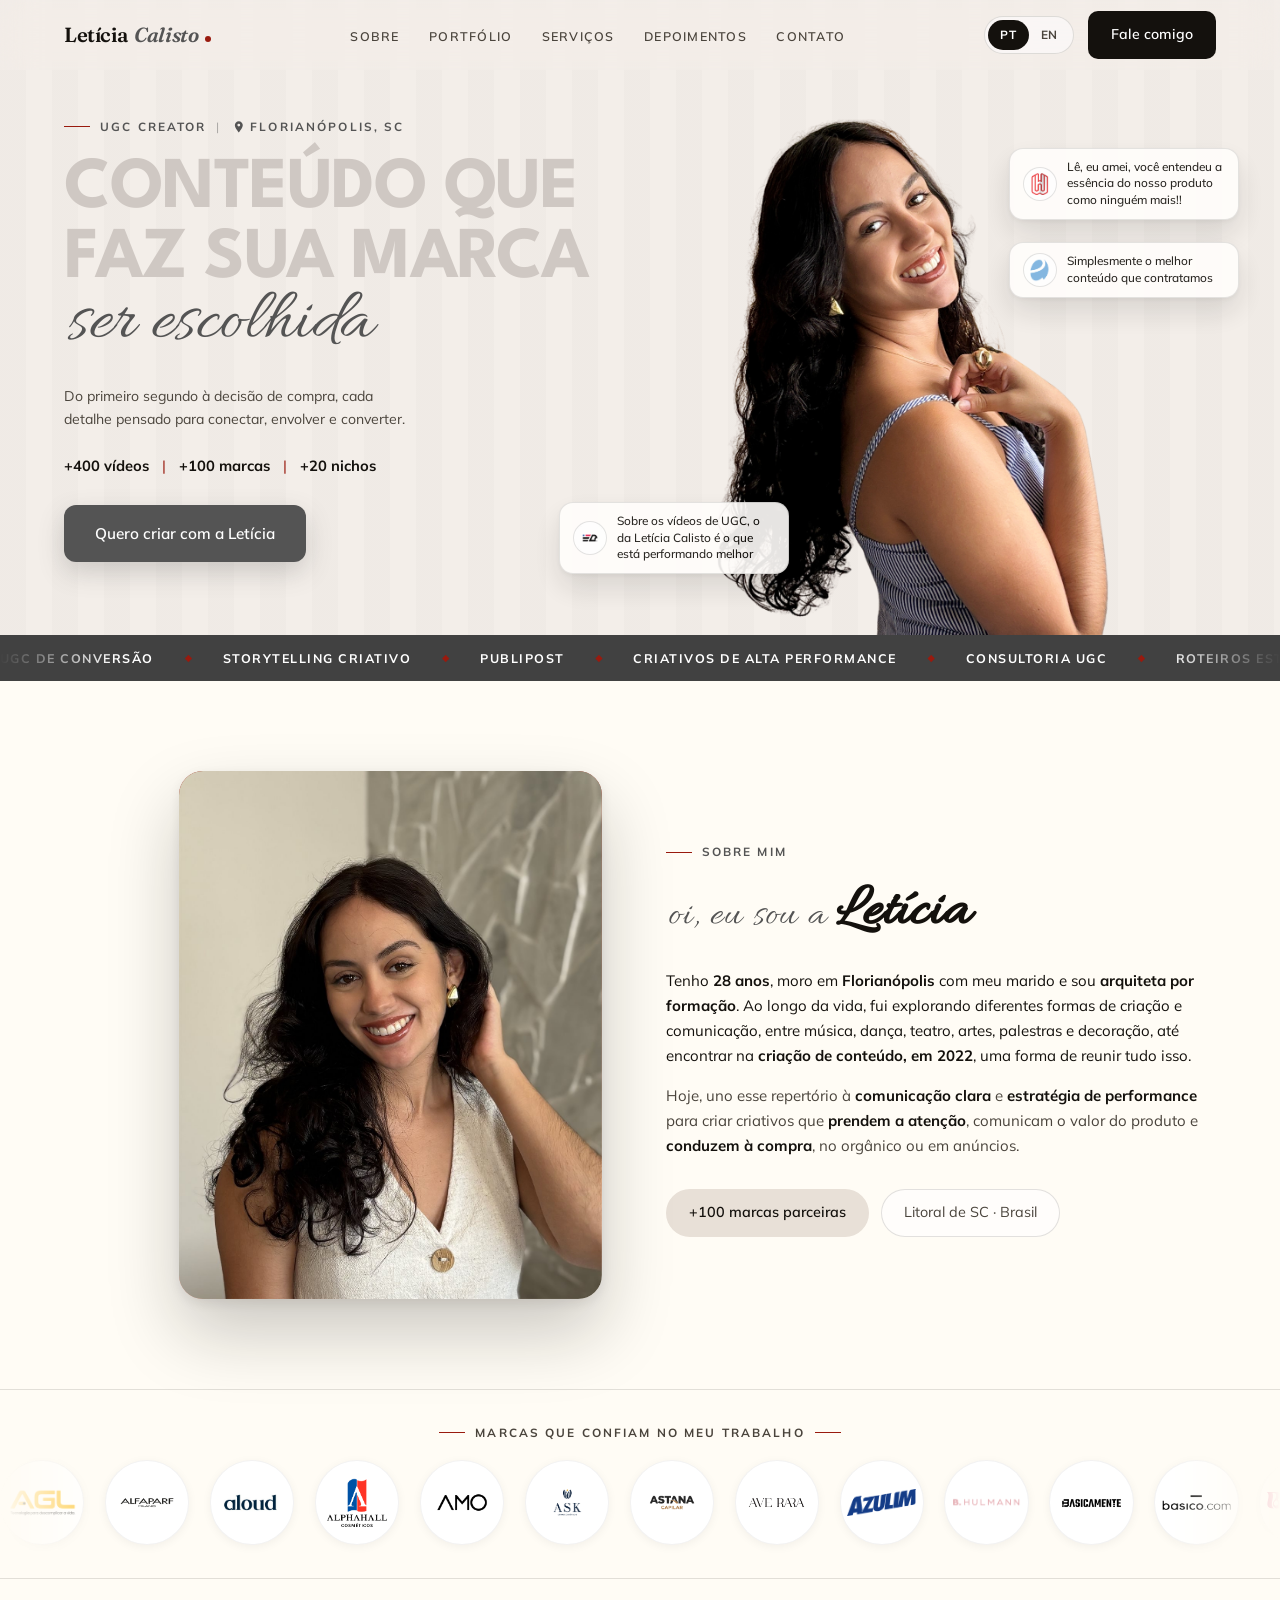
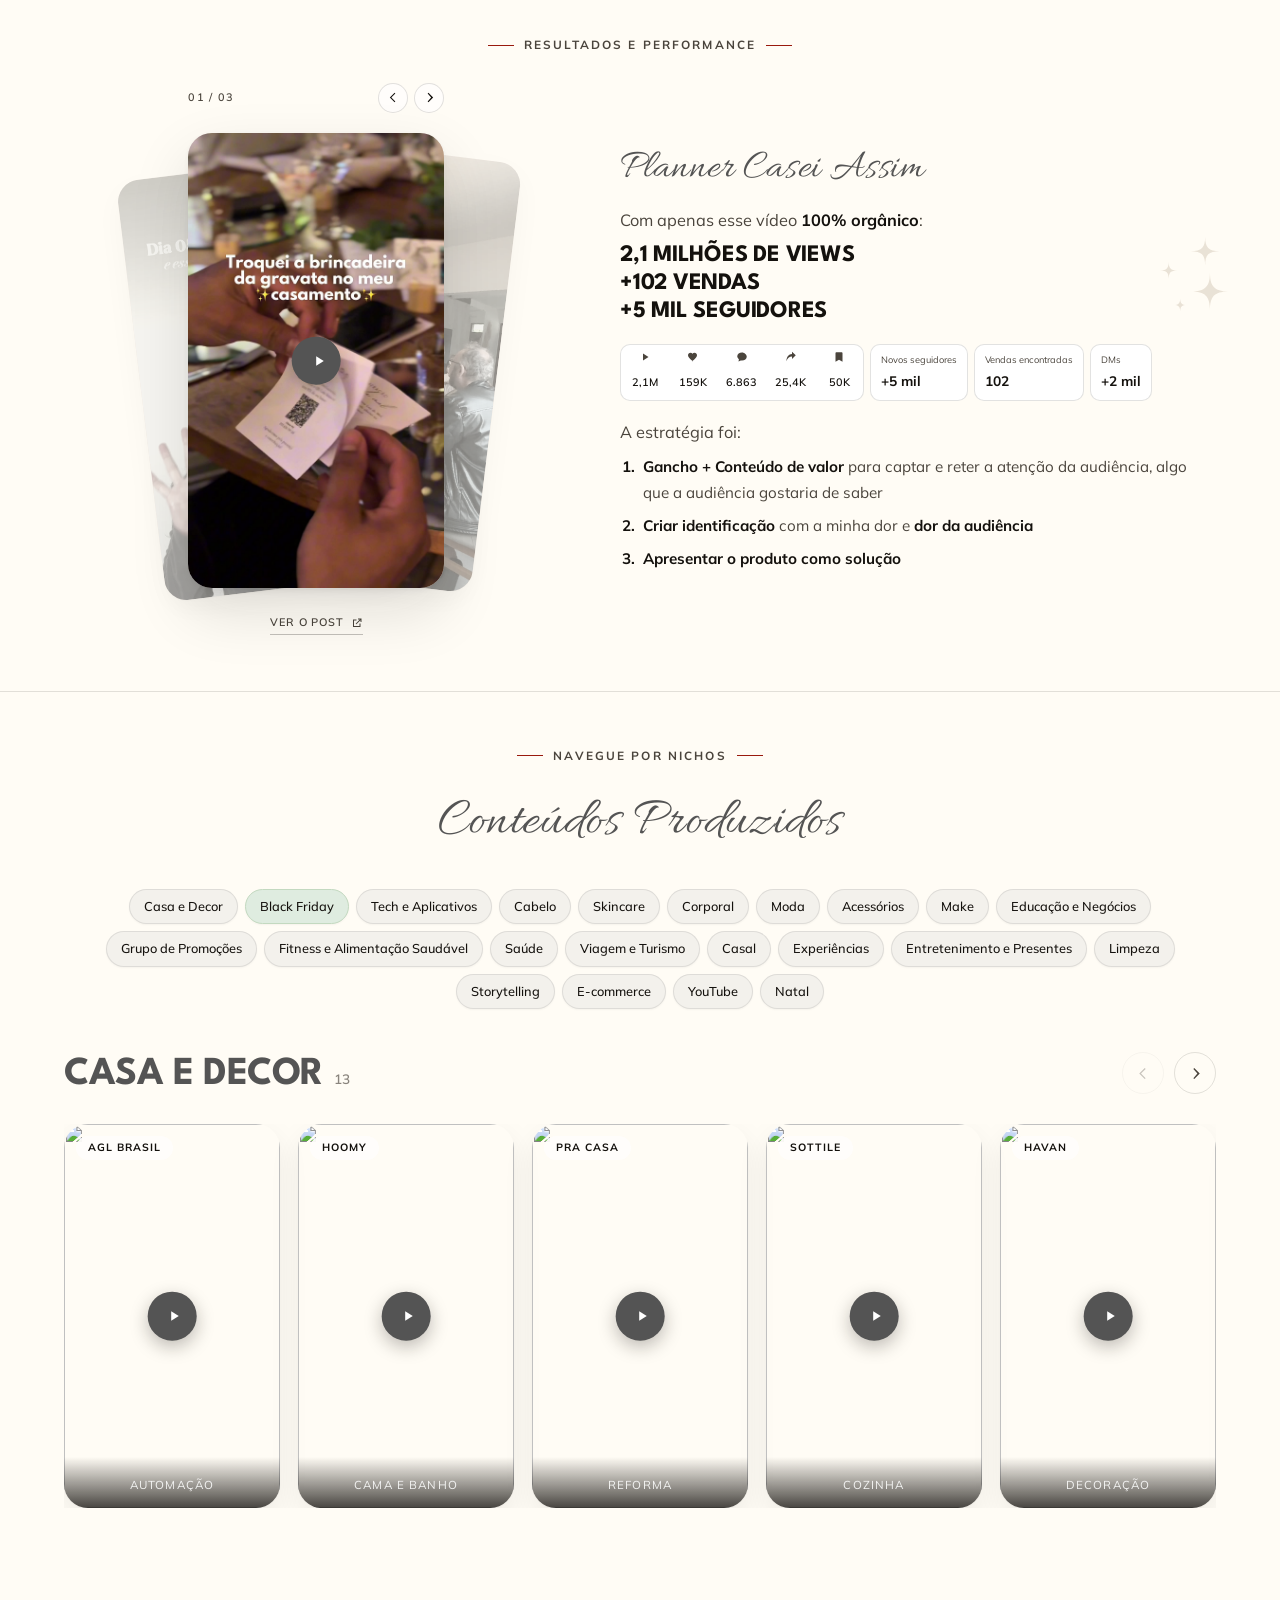
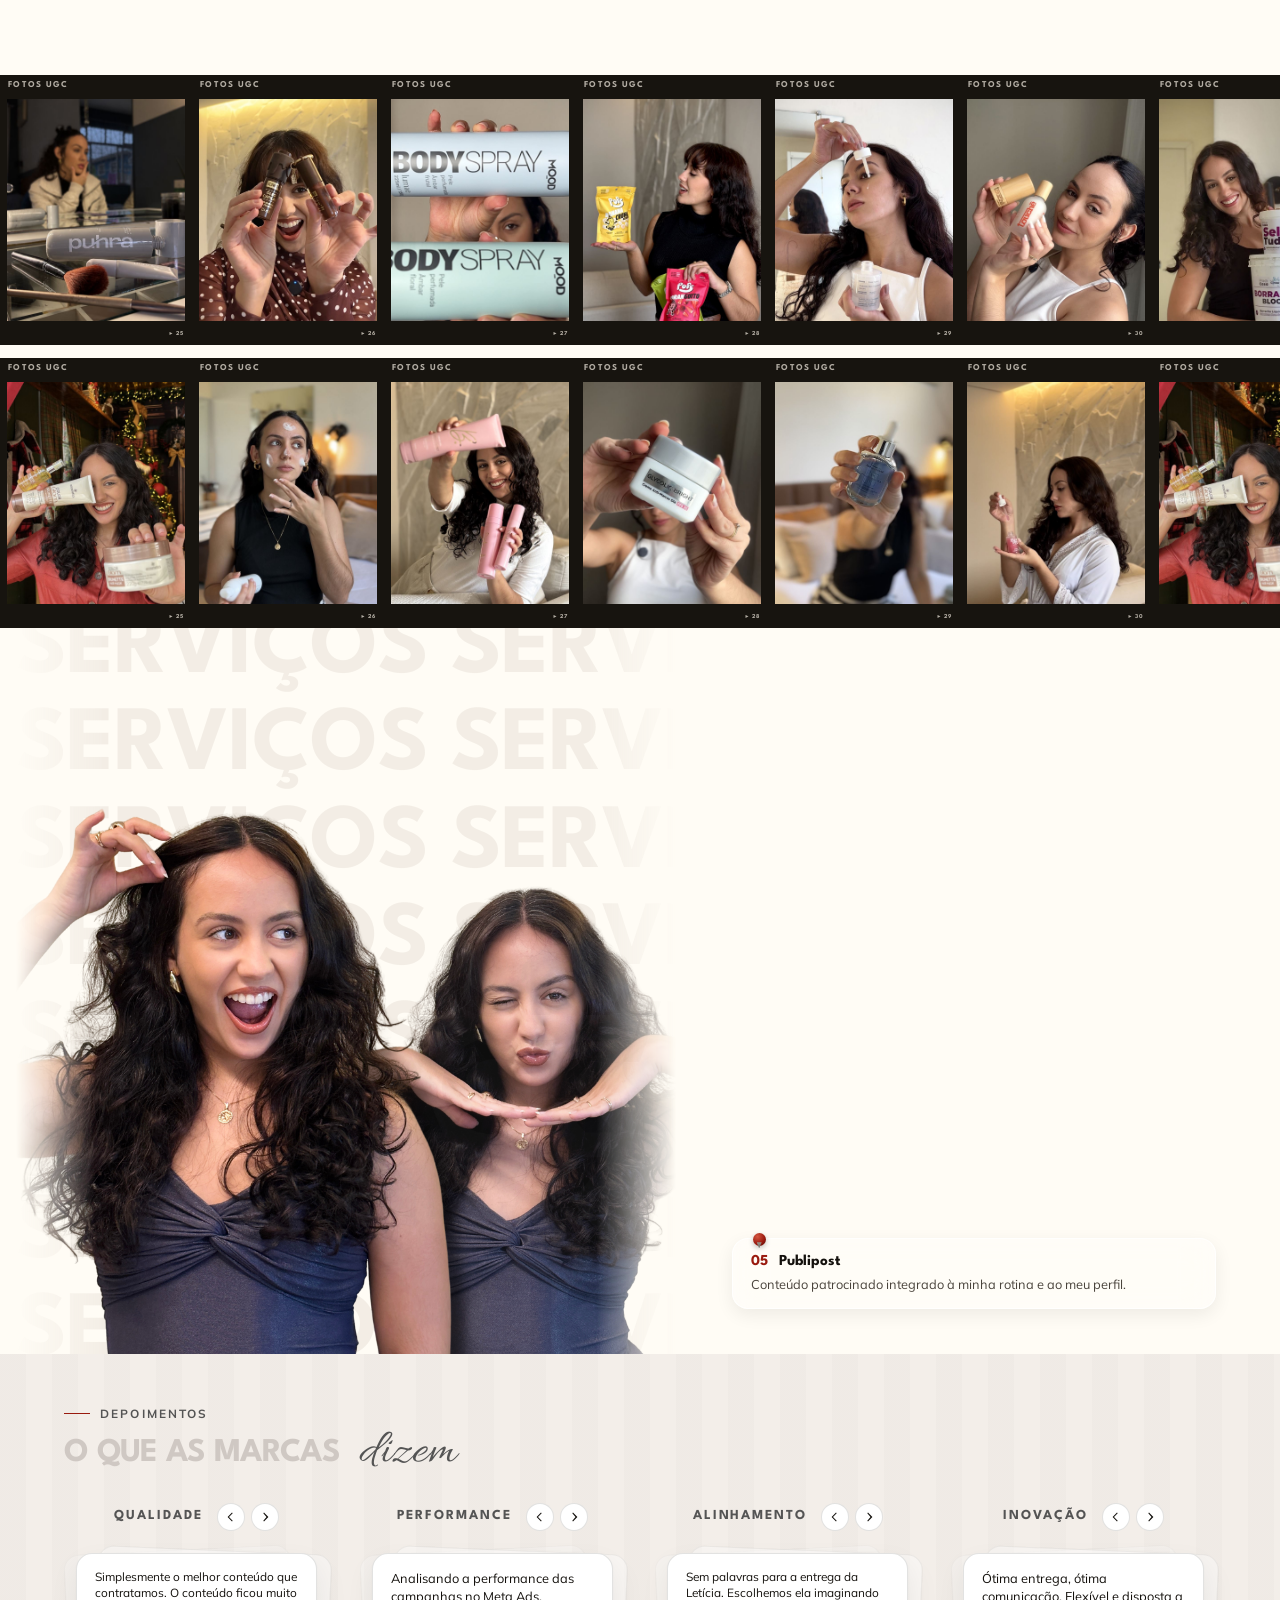
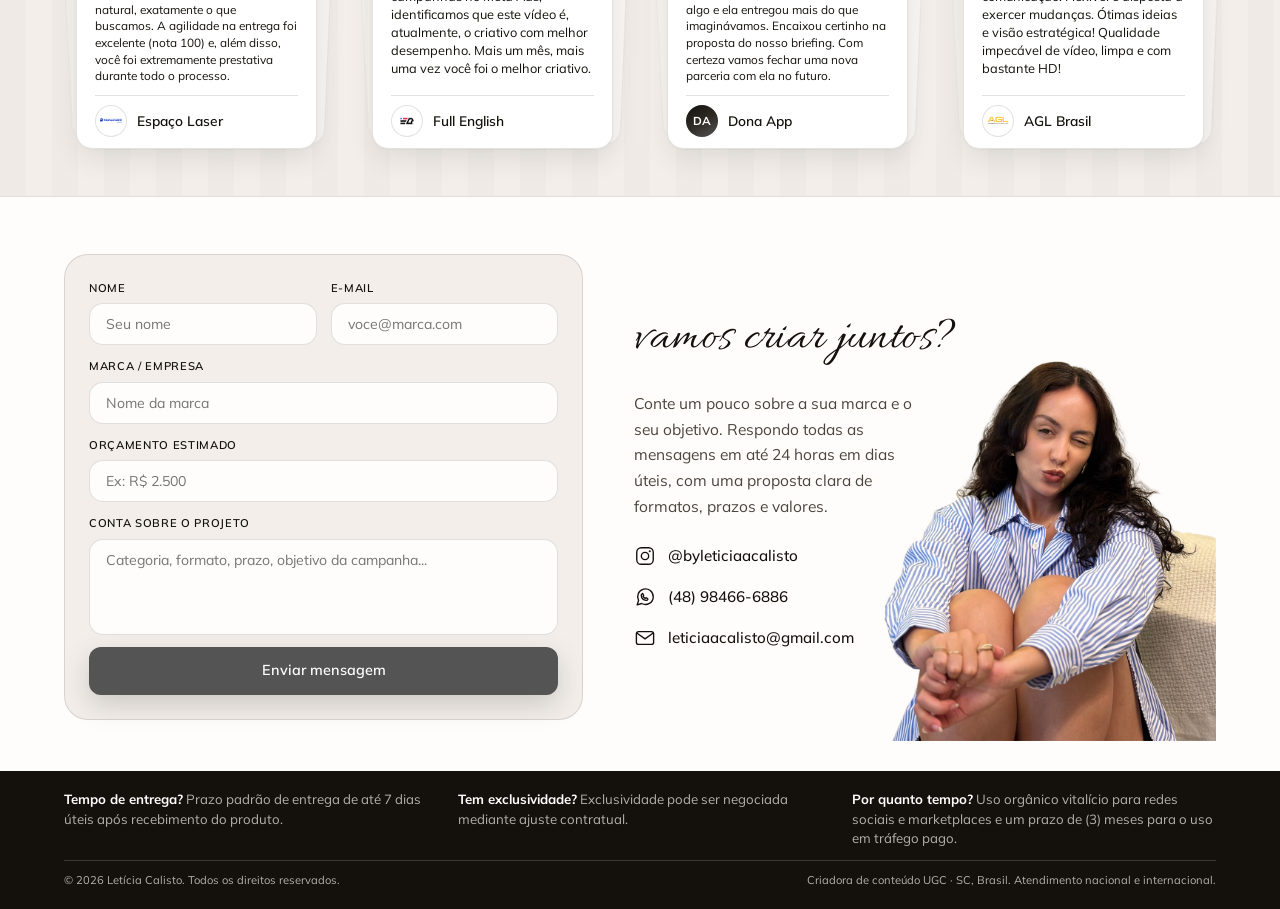
==== index.html @ 53b0c057 "Lightbox de video: fundo escurecido cobre o cabecalho e legenda automatica do YouTube desligada Co-A" ====
<!DOCTYPE html>
<html lang="pt-BR">
<head>
<meta charset="UTF-8">
<meta name="viewport" content="width=device-width, initial-scale=1">
<title>Letícia Calisto | Criadora de conteúdo UGC</title>
<meta name="description" content="Letícia Calisto, criadora de conteúdo UGC. Vídeos e fotos autênticas que geram desejo, confiança e vendas para marcas.">
<meta name="theme-color" content="#f3eee9">

<!-- O ícone da aba do navegador. O SVG é o principal (fica nítido em qualquer
     tamanho); o PNG atende os navegadores que não aceitam SVG e também é o
     ícone de quando alguém salva o site na tela inicial do celular. -->
<link rel="icon" href="imagens/icone.svg" type="image/svg+xml">
<link rel="icon" href="imagens/icone-180.png" sizes="180x180">
<link rel="apple-touch-icon" href="imagens/icone-180.png">

<!-- Fontes do Google Fonts. O título da capa mistura League Spartan em caixa
     alta com Allura, cursiva. Fraunces segue nos títulos das demais seções.
     Nos textos gerais a primeira opção é a Avenir Next Arabic, que só aparece
     em quem tiver a fonte instalada, porque é paga e não pode ser incorporada
     aqui; a Mulish, gratuita e bem parecida, atende todo o resto -->
<link rel="preconnect" href="https://fonts.googleapis.com">
<link rel="preconnect" href="https://fonts.gstatic.com" crossorigin>
<link href="https://fonts.googleapis.com/css2?family=Allura&family=Fraunces:ital,opsz,wght@0,9..144,400;0,9..144,600;0,9..144,700;1,9..144,400;1,9..144,600&family=League+Spartan:wght@400;500;600;700;800&family=Mulish:ital,wght@0,300;0,400;0,500;0,600;0,700;1,400&display=swap" rel="stylesheet">

<style>
/* =========================================================
   PALETA E VARIÁVEIS
   Quer mudar as cores do site? Troque os valores aqui.
   ========================================================= */
:root{
  --creme:#f3eee9;
  --creme-escuro:#e8e0d7;
  --tinta:#14110d;
  --tinta-suave:#4a443c;
  /* Estes dois guardaram o nome da cor que tinham no começo: o "azul" hoje é
     um cinza e o "laranja", o vermelho-tijolo de destaque do site. */
  --azul:#545454;
  --laranja:#991a0e;
  --branco:#fffdfb;

  --borda:rgba(20,17,13,.12);
  --sombra:0 1px 2px rgba(20,17,13,.04), 0 12px 32px rgba(20,17,13,.07);
  --sombra-forte:0 2px 6px rgba(20,17,13,.06), 0 24px 60px rgba(20,17,13,.12);

  --raio:14px;
  --raio-g:24px;

  --serif:"Fraunces", Georgia, "Times New Roman", serif;
  /* Fonte de todos os textos gerais do site. A Avenir Next Arabic vem primeiro
     e é usada por quem tem a fonte instalada no aparelho. Como ela é paga e não
     pode ser embutida no site, a Mulish entra logo atrás para todo mundo mais. */
  --sans:"Avenir Next Arabic", "Avenir Next", "Avenir", "Mulish", system-ui, -apple-system, "Segoe UI", Arial, sans-serif;
  /* Fontes do título da capa: a de impacto e a cursiva */
  --titulo-impacto:"League Spartan", system-ui, "Segoe UI", Arial, sans-serif;
  --titulo-cursiva:"Allura", "Segoe Script", cursive;
  /* A manuscrita do título do Sobre: a mesma Allura da capa */
  --titulo-manuscrita:"Allura", "Segoe Script", cursive;

  --altura-barra:40px;
  --altura-nav:70px;
  --altura-topo:calc(var(--altura-barra) + var(--altura-nav));
  /* Largura máxima do conteúdo. Foi ampliada junto com o respiro lateral, para
     dar mais margem nas beiradas sem encolher nada do que está dentro. */
  --largura:1440px;
}

*,*::before,*::after{box-sizing:border-box;}
html{scroll-behavior:smooth;-webkit-text-size-adjust:100%;}
body{
  margin:0;
  /* Listrado vertical no fundo, de propósito quase imperceptível. Para deixar
     mais visível, aumente o .016; para sumir de vez, troque por 0. A largura de
     cada faixa é o 26px. */
  background-color:var(--creme);
  background-image:repeating-linear-gradient(90deg,
    rgba(20,17,13,.016) 0 26px, rgba(20,17,13,0) 26px 52px);
  color:var(--tinta);
  font-family:var(--sans);
  font-size:clamp(16px,1.05vw,17px);
  line-height:1.65;
  /* "clip" e não "hidden": corta o excesso na horizontal do mesmo jeito, mas
     sem o efeito colateral de virar também uma área de rolagem por dentro —
     o que quebraria qualquer position:sticky que a página venha a ter. */
  overflow-x:clip;
  -webkit-font-smoothing:antialiased;
}
img{max-width:100%;display:block;height:auto;}
a{color:inherit;}
button{font:inherit;color:inherit;}

h1,h2,h3,h4{font-family:var(--serif);font-weight:600;line-height:1.08;letter-spacing:-.02em;margin:0;}
h1{font-size:clamp(2.5rem,7.2vw,5rem);}
h2{font-size:clamp(1.95rem,4.6vw,3.3rem);}
h3{font-size:clamp(1.22rem,2vw,1.48rem);letter-spacing:-.01em;}
p{margin:0;}
em,.italico{font-style:italic;font-weight:400;}

/* Acessibilidade: foco sempre visível e link para pular o conteúdo */
:focus-visible{outline:3px solid var(--azul);outline-offset:3px;border-radius:4px;}
.pular{
  position:absolute;left:16px;top:-100px;z-index:999;
  background:var(--azul);color:#fff;padding:12px 20px;border-radius:var(--raio);
  text-decoration:none;font-weight:600;transition:top .2s ease;
}
.pular:focus{top:14px;}
/* Texto que fica só para os leitores de tela, invisível na tela */
.oculto-visual{position:absolute;width:1px;height:1px;padding:0;margin:-1px;overflow:hidden;clip:rect(0 0 0 0);white-space:nowrap;border:0;}

/* =========================================================
   ESTRUTURA GERAL
   ========================================================= */
/* O respiro lateral do site. Aumente o 76px para afastar mais o conteúdo das
   beiradas; o 22px é o mínimo, usado no celular. */
.container{width:100%;max-width:var(--largura);margin:0 auto;padding-inline:clamp(22px,5vw,76px);}
section{padding-block:clamp(64px,9vw,120px);scroll-margin-top:calc(var(--altura-topo) + 12px);}

.rotulo{
  display:inline-flex;align-items:center;gap:10px;
  font-size:.74rem;font-weight:700;letter-spacing:.18em;text-transform:uppercase;
  color:var(--azul);margin-bottom:18px;
}
.rotulo::before{content:"";width:26px;height:1px;background:var(--laranja);display:block;}
/* A barrinha e o pin de localização da etiqueta da capa. O pin usa a mesma cor
   do texto, então ele acompanha qualquer troca de cor. */
.rotulo__barra{opacity:.45;font-weight:400;}
.rotulo__local{display:inline-flex;align-items:center;gap:5px;}
.rotulo__pin{width:1.15em;height:1.15em;flex:none;fill:currentColor;}
.subtitulo{color:var(--tinta-suave);max-width:56ch;margin-top:18px;font-size:1.02rem;}
.cabecalho-secao{max-width:720px;margin-bottom:clamp(38px,5vw,58px);}

/* Botões */
.btn{
  display:inline-flex;align-items:center;justify-content:center;gap:10px;
  /* Botões retangulares, com os cantos levemente arredondados */
  padding:15px 30px;border-radius:12px;border:1.5px solid transparent;
  font-weight:600;font-size:.96rem;text-decoration:none;cursor:pointer;
  transition:transform .25s ease, background-color .25s ease, border-color .25s ease, box-shadow .25s ease;
}
.btn:hover{transform:translateY(-2px);}
.btn--principal{background:var(--azul);color:#fff;box-shadow:0 10px 26px rgba(84,84,84,.24);}
.btn--principal:hover{background:#3d3d3d;}
.btn--vazado{background:transparent;color:var(--tinta);border-color:rgba(20,17,13,.28);}
.btn--vazado:hover{border-color:var(--tinta);background:rgba(20,17,13,.04);}

/* =========================================================
   1. TOPO E MENU
   ========================================================= */
.topo{
  position:fixed;inset:0 0 auto 0;z-index:100;
  border-bottom:1px solid transparent;
  transition:border-color .3s ease, box-shadow .3s ease;
}
.topo.rolou{border-bottom-color:var(--borda);box-shadow:0 6px 24px rgba(20,17,13,.05);}
/* SÃ³ a faixa do menu Ã© translÃºcida; a tarja verde de cima continua sÃ³lida */
.topo__menu{
  background:rgba(243,238,233,.5);
  backdrop-filter:blur(16px) saturate(1.2);-webkit-backdrop-filter:blur(16px) saturate(1.2);
}
.topo__interno{display:flex;align-items:center;justify-content:space-between;gap:20px;min-height:var(--altura-nav);}
/* A tarja de cima (Black Friday) e o menu ficam juntos, fixos no topo */
.topo__barra{
  background:#a8c7a1;color:var(--tinta);
  display:flex;align-items:center;justify-content:center;gap:clamp(10px,1.6vw,22px);
  min-height:var(--altura-barra);padding:6px 20px;font-size:.86rem;white-space:nowrap;overflow:hidden;
}
.topo__barra[hidden]{display:none;}
/* No computador o trilho não interfere; no celular ele rola (ver RESPONSIVO) */
.barra__trilho{display:contents;}
.so-cel{display:none;}
.nichos-lista,.nichos__mais,.nicho--todos,.dica-deslize{display:none;}
ul.canais--cel{display:none;}
@keyframes caseProx{from{opacity:0;transform:translateX(70px);}to{opacity:1;transform:none;}}
@keyframes caseAnt{from{opacity:0;transform:translateX(-70px);}to{opacity:1;transform:none;}}
.barra__tag{
  background:var(--tinta);color:#a8c7a1;border-radius:100px;padding:4px 12px;
  font-size:.66rem;font-weight:800;letter-spacing:.16em;text-transform:uppercase;
}
.barra__conta{font-weight:700;font-size:.92rem;}
.barra__conta b{font-variant-numeric:tabular-nums;font-weight:800;}
.barra__texto{opacity:.85;}
.barra__texto::before{content:"·";margin-right:clamp(10px,1.6vw,22px);opacity:.6;}
.barra__link{font-weight:700;font-size:.8rem;text-decoration:none;display:inline-flex;align-items:center;gap:6px;}
.barra__link:hover{text-decoration:underline;}
.topo__acoes{display:flex;align-items:center;gap:14px;}
.idioma{display:inline-flex;border:1px solid var(--borda);border-radius:100px;padding:3px;background:rgba(255,255,255,.55);}
.idioma button{
  border:0;background:transparent;cursor:pointer;border-radius:100px;padding:5px 12px;
  font-size:.74rem;font-weight:700;letter-spacing:.06em;color:var(--tinta-suave);
}
.idioma button[aria-pressed="true"]{background:var(--tinta);color:#fff;}
.topo .btn--topo{padding:11px 22px;font-size:.88rem;background:var(--tinta);color:#fff;box-shadow:none;border-radius:10px;}
.topo .btn--topo:hover{background:#3d3d3d;}
.logo{
  font-family:var(--serif);font-size:1.28rem;font-weight:600;letter-spacing:-.02em;
  text-decoration:none;display:inline-flex;align-items:baseline;gap:7px;white-space:nowrap;
}
.logo i{font-style:italic;color:var(--azul);}
.logo b{width:6px;height:6px;border-radius:50%;background:var(--laranja);display:inline-block;}

.menu{display:flex;align-items:center;gap:clamp(16px,2.3vw,32px);list-style:none;margin:0;padding:0;}
.menu a{
  text-decoration:none;font-size:.78rem;font-weight:600;letter-spacing:.1em;text-transform:uppercase;color:var(--tinta-suave);
  position:relative;padding:6px 0;transition:color .2s ease;
}
.menu a::after{
  content:"";position:absolute;left:0;bottom:0;height:1.5px;width:0;background:var(--azul);
  transition:width .3s cubic-bezier(.22,.61,.36,1);
}
.menu a:hover,.menu a.ativo{color:var(--tinta);}
.menu a:hover::after,.menu a.ativo::after{width:100%;}
.menu .btn{padding:11px 22px;font-size:.9rem;color:#fff;}
.menu .btn::after{display:none;}

.hamburguer{
  display:none;width:46px;height:46px;border:1px solid var(--borda);border-radius:12px;
  background:transparent;cursor:pointer;position:relative;
}
.hamburguer span{
  position:absolute;left:13px;width:20px;height:1.8px;background:var(--tinta);border-radius:2px;
  transition:transform .3s ease, opacity .2s ease, top .3s ease;
}
.hamburguer span:nth-child(1){top:16px;}
.hamburguer span:nth-child(2){top:22px;}
.hamburguer span:nth-child(3){top:28px;}
.hamburguer[aria-expanded="true"] span:nth-child(1){top:22px;transform:rotate(45deg);}
.hamburguer[aria-expanded="true"] span:nth-child(2){opacity:0;}
.hamburguer[aria-expanded="true"] span:nth-child(3){top:22px;transform:rotate(-45deg);}

/* =========================================================
   2. HERO
   ========================================================= */
/* A capa é baixa de propósito: quem manda na altura é a altura da foto,
   definida em .hero__foto logo abaixo. */
/* O padding de cima soma a altura do menu fixo (que flutua sobre a página) com
   um respiro. Diminuir o respiro sobe o conteúdo inteiro sem mexer em tamanho
   nenhum; ele não pode chegar a zero, senão a etiqueta entra embaixo do menu. */
.hero{--capa-base:clamp(30px,3.6vw,56px);padding-top:calc(var(--altura-topo) + clamp(6px,.9vw,12px));padding-bottom:var(--capa-base);}
/* A coluna do texto reserva o necessário para o título de 80px caber em duas
   linhas, e todo o resto da largura vai para a foto */
.hero__grade{display:grid;grid-template-columns:1.25fr 1fr;gap:clamp(16px,2.2vw,30px);align-items:center;}
/* Título da capa: duas letras conversando. A parte de impacto é grande e
   ocupa a largura da coluna; a cursiva fecha a frase, menor, subindo um pouco
   por cima da linha anterior. As quebras de linha vêm dos <br> do campo
   titulo.impacto, no CONFIG. */
.hero h1{margin-bottom:20px;letter-spacing:normal;}
.titulo__impacto{
  display:block;font-family:var(--titulo-impacto);font-weight:700;
  text-transform:uppercase;letter-spacing:-.02em;line-height:.96;
  /* Chega a 80px nas telas grandes e encolhe sozinho nas menores */
  font-size:clamp(2rem,5.7vw,5rem);
  color:#cfc8c3;
}
.titulo__cursiva{
  display:block;font-family:var(--titulo-cursiva);font-weight:400;
  /* A Allura desenha as letras bem menores do que o tamanho declarado, por ser
     manuscrita e de corpo baixo. Por isso o número aqui parece alto: na tela
     ela aparece bem menor que a League Spartan. */
  font-size:clamp(2.6rem,5.8vw,4.6rem);line-height:.9;color:var(--azul);
  /* A margem negativa encaixa a cursiva na linha de cima; o padding embaixo
     dá espaço para o rabinho das letras não ser cortado */
  margin-top:-.06em;margin-left:.04em;padding-bottom:.12em;
}
.hero h1 em,.hero h1 .italico{color:var(--azul);}
/* Texto de apoio da capa: mesma fonte dos textos gerais do site */
.hero__texto{max-width:44ch;color:var(--tinta-suave);font-size:clamp(.88rem,.95vw,.97rem);line-height:1.6;}
/* Linha dos números, com a barrinha separando */
.hero__meta{display:flex;flex-wrap:wrap;align-items:center;gap:6px 13px;margin-top:24px;font-size:clamp(.92rem,1vw,1rem);font-weight:700;color:var(--tinta);}
.hero__meta .separador{color:var(--laranja);font-weight:400;}
.hero__acoes{display:flex;flex-wrap:wrap;gap:14px;margin-top:26px;}

/* Foto da capa: sem moldura, puxada para a direita e descendo até encostar na
   faixa branca de marcas, por causa da margem negativa embaixo.
   O enquadramento (da cabeça até a cintura) vem da proporção 3/4 em aspect-ratio:
   como ela é fixa, o corte fica igual no computador e no celular. Foto mais
   estreita mostra mais corpo; foto mais larga aproxima mais o rosto. */
.hero__visual{
  position:relative;align-self:end;
  /* Afasta a foto da borda direita. Aumentar este valor traz a foto mais para a
     esquerda e abre espaço para o balão do lado direito. A coluna da foto
     cresceu junto, para ela andar sem encolher. */
  margin-right:clamp(10px,6.6vw,95px);
  margin-bottom:calc(-1 * var(--capa-base));
}
.hero__foto{display:block;width:100%;aspect-ratio:3/4;object-fit:cover;}

/* Flutuação lenta: sobe e desce 6px. Cada balão usa um tempo diferente, para
   um não acompanhar o outro. */
@keyframes flutuar{
  0%,100%{transform:translateY(0);}
  50%{transform:translateY(-6px);}
}

/* Balões de feedback que flutuam sobre a foto: um embaixo à esquerda e outro
   em cima à direita. Os valores de left, right, top e bottom são o que move
   cada um; os negativos fazem o balão passar da borda da foto. */
.balao{
  position:absolute;z-index:3;margin:0;opacity:.9;
  display:flex;align-items:center;gap:10px;
  width:clamp(180px,18vw,232px);
  background:var(--branco);border:1px solid var(--borda);border-radius:14px;
  padding:10px 13px;
  box-shadow:0 2px 5px rgba(20,17,13,.05), 0 14px 30px rgba(20,17,13,.12);
  animation:flutuar 7.4s ease-in-out infinite;
}
.balao--1{left:-38%;bottom:11%;}
.balao--2{right:-26%;top:12%;animation-duration:8.8s;animation-delay:-2.6s;}
/* Mesmo right do balão de cima, para os dois ficarem alinhados pela direita */
.balao--3{right:-26%;top:29%;animation-duration:8s;animation-delay:-5.1s;}
/* A bolinha com a logo da marca */
.balao__logo{
  flex:none;width:34px;height:34px;border-radius:50%;
  background:#fff;border:1px solid var(--borda);
  display:grid;place-items:center;overflow:hidden;
}
.balao__logo img{width:74%;height:74%;object-fit:contain;}
.balao__texto{margin:0;font-size:.74rem;line-height:1.4;color:var(--tinta);font-weight:500;}

/* Blocos em gradiente que simulam as fotos e os vídeos */
.visual{
  position:relative;width:100%;border-radius:var(--raio-g);overflow:hidden;
  box-shadow:var(--sombra);background:var(--creme-escuro);
}
.visual::after{
  content:"";position:absolute;inset:0;pointer-events:none;
  background:radial-gradient(120% 80% at 20% 10%, rgba(255,255,255,.24), transparent 60%);
}
.visual img{width:100%;height:100%;object-fit:cover;position:relative;z-index:1;}
/* Quando o bloco tem foto, o brilho de cima sai para não lavar a imagem */
.visual--foto::after{display:none;}
.visual--retrato{aspect-ratio:4/5;}
.visual--quadrado{aspect-ratio:1/1;}
.visual--vertical{aspect-ratio:9/13;}

/* =========================================================
   3. FAIXA DE MARCAS
   ========================================================= */
/* Tarja fina e escura que desliza para a esquerda sem parar. O cinza dela é de
   propósito mais fechado que o --azul do resto do site, para a tarja pesar
   como uma linha de separação entre a capa e o conteúdo. */
.faixa{background:#414141;padding-block:13px;overflow:hidden;}
/* Estilo do título, caso você queira voltar a mostrá-lo acima da tarja */
.faixa__titulo{
  text-align:center;font-size:.72rem;letter-spacing:.2em;text-transform:uppercase;
  color:#fff;font-weight:700;margin:0 0 10px;padding-inline:20px;
}
.marquise{
  position:relative;display:flex;overflow:hidden;
  -webkit-mask-image:linear-gradient(90deg,transparent,#000 9%,#000 91%,transparent);
  mask-image:linear-gradient(90deg,transparent,#000 9%,#000 91%,transparent);
}
.marquise__trilho{display:flex;width:max-content;animation:correr 38s linear infinite;}
.marquise:hover .marquise__trilho,.marquise:focus-within .marquise__trilho{animation-play-state:paused;}
/* O padding-left:0 é essencial: o navegador dá 40px de recuo a qualquer <ul>,
   e esse recuo não aparece no começo da tarja mas reaparece na emenda entre
   a última cópia e a primeira, abrindo um vão maior que o dos outros itens. */
.marquise__grupo{
  display:flex;align-items:center;list-style:none;margin:0;
  gap:clamp(20px,2.4vw,32px);
  padding-left:0;padding-right:clamp(20px,2.4vw,32px);
}
.marquise__grupo li{
  display:flex;align-items:center;gap:clamp(20px,2.4vw,32px);
  font-size:.78rem;font-weight:700;letter-spacing:.12em;text-transform:uppercase;
  white-space:nowrap;color:#fff;
}
/* O losango que separa um serviço do outro */
.marquise__grupo li::after{content:"◆";font-size:.6rem;color:var(--laranja);letter-spacing:0;}
@keyframes correr{from{transform:translateX(0);}to{transform:translateX(-50%);}}

/* =========================================================
   4. SOBRE
   ========================================================= */
/* Esta seção é a única sem o listrado do fundo: a cor cheia dá um respiro no
   meio da página. Para trazer o listrado de volta, apague a linha do background. */
#sobre{background-color:#fffcf5;padding-block:clamp(56px,7vw,92px);}
/* As margens laterais desta seção são mais largas que as do resto do site, de
   propósito: o conteúdo fica mais baixo e mais horizontal. Diminua o 1060px
   para apertar ainda mais, aumente para ocupar a largura toda. */
.sobre__grade{
  display:grid;grid-template-columns:.9fr 1.2fr;gap:clamp(34px,5vw,72px);
  align-items:center;max-width:1320px;
  /* A margem da esquerda é larga e a da direita é estreita, de propósito: é o
     que faz o texto avançar para a direita e quebrar em menos linhas. */
  padding-left:clamp(22px,14vw,200px);
  padding-right:clamp(22px,4vw,56px);
}
/* O título sai todo na Allura, numa linha só, com o nome em negrito. O último
   número do clamp é o tamanho nas telas grandes. */
.titulo__manuscrita{
  display:block;font-family:var(--titulo-manuscrita);font-weight:400;
  /* A Allura desenha as letras bem menores que o tamanho declarado, por ser
     manuscrita e de corpo baixo: por isso o número aqui parece alto. */
  /* Este tamanho é o da frase pequena; o nome vem logo abaixo, bem maior */
  font-size:clamp(1.6rem,3.1vw,2.8rem);line-height:1.1;letter-spacing:.02em;
  color:var(--azul);margin-left:.06em;
  /* O padding embaixo dá espaço para o rabinho das letras não ser cortado */
  padding-bottom:.1em;
}
/* O nome sai duas vezes maior que a frase e é ele que manda no tamanho do
   título. Para mudar só o nome, mexa no 2.05em; para mudar só a frase, no
   clamp de cima. */
.titulo__manuscrita b{font-weight:700;color:var(--tinta);font-size:1.5em;}
/* Uma sombra um pouco mais presente que a do resto do site, só na foto daqui:
   como o fundo desta seção é liso, ela é o que dá volume ao retângulo. */
.sobre__visual .visual{box-shadow:0 4px 12px rgba(20,17,13,.08), 0 34px 70px rgba(20,17,13,.22);}
/* O texto desta seção é um ponto menor que o do resto do site, e os trechos em
   negrito saem na cor cheia para funcionarem como destaque de leitura */
.sobre__corpo{margin-top:20px;}
.sobre__corpo p{font-size:.94rem;}
.sobre__corpo p + p{margin-top:16px;color:var(--tinta-suave);}
.sobre__corpo b{font-weight:700;color:var(--tinta);}
/* Os selos em formato de pílula, embaixo do texto. O primeiro sai preenchido e
   os outros ficam só com o contorno. */
.sobre__selos{list-style:none;margin:30px 0 0;padding:0;display:flex;flex-wrap:wrap;gap:12px;}
.sobre__selos li{
  border:1px solid var(--borda);border-radius:999px;background:var(--branco);
  padding:11px 22px;font-size:.9rem;color:var(--tinta-suave);
}
.sobre__selos li.destaque{background:var(--creme-escuro);border-color:transparent;color:var(--tinta);font-weight:600;}

/* =========================================================
   5. MARCAS PARCEIRAS
   ========================================================= */
/* Mesmo fundo da seção Sobre, com um fio separando as duas */
#marcas{
  background-color:#fffcf5;border-top:1px solid var(--borda);
  border-bottom:1px solid var(--borda);
  padding-block:clamp(22px,2.6vw,34px);
}
/* A etiqueta centralizada, com o risquinho dos dois lados */
.rotulo--centro{display:flex;justify-content:center;margin:0 auto clamp(12px,1.4vw,18px);color:var(--tinta-suave);}
.rotulo--centro::after{content:"";width:26px;height:1px;background:var(--laranja);display:block;}
/* A tarja das logos corre mais devagar que a dos serviços, porque o trilho é
   muito mais comprido. Aumente os 140s para deixar mais lenta, diminua para
   deixar mais rápida. */
.marquise--logos .marquise__trilho{animation-duration:140s;}
/* Uma folga em cima e embaixo (anulada pela margem negativa, para a tarja
   continuar com a mesma altura de antes) para a bolinha destacada não ser
   cortada pela borda da tarja */
.marquise--logos{padding-block:9px;margin-block:-9px;}
.marquise--logos .marquise__grupo{gap:clamp(14px,1.6vw,24px);padding-right:clamp(14px,1.6vw,24px);}
/* Aqui não entra o losango que separa os itens da tarja de serviços */
.marquise--logos .marquise__grupo li::after{content:none;}
.marca{
  flex:none;width:clamp(62px,6.6vw,88px);aspect-ratio:1/1;border-radius:50%;
  background:#fff;border:1px solid rgba(20,17,13,.05);
  box-shadow:0 2px 10px rgba(20,17,13,.05);
  display:flex;align-items:center;justify-content:center;overflow:hidden;
}
/* Logo solta: fica inteira dentro da bolinha, com uma folga em volta */
.marca img{width:72%;height:72%;object-fit:contain;}
/* Logo comprida (tipo uma palavra deitada): pode usar mais largura, senão
   encolheria demais para caber na mesma caixa das logos quadradas. O site
   detecta isso sozinho ao carregar a imagem. */
.marca--larga img{width:84%;height:auto;max-height:52%;}
/* Logo com fundo próprio: abre até preencher a bolinha toda */
.marca--preenchida img{width:100%;height:100%;object-fit:cover;}
/* Logo branca ou bege, que sumiria no fundo branco: sai toda em preto.
   O brightness(0) escurece sem trocar a cor das outras, ao contrário do
   invert, que virava o branco em preto mas também mudava os coloridos. */
.marca--preta img{filter:brightness(0);}
/* A tarja das logos não para mais quando o mouse passa por cima: ela segue
   correndo e quem ganha destaque é só a bolinha que está embaixo do mouse.
   Para voltar a travar no hover, apague as duas linhas abaixo. */
.marquise--logos:hover .marquise__trilho,
.marquise--logos:focus-within .marquise__trilho{animation-play-state:running;}
/* O destaque da bolinha: sobe um tiquinho, cresce de leve e ganha sombra.
   Mexa no 1.07 para crescer mais ou menos. */
.marca{transition:transform .28s ease,box-shadow .28s ease,border-color .28s ease;}
.marca:hover{
  transform:translateY(-3px) scale(1.07);
  box-shadow:0 8px 20px rgba(20,17,13,.16);
  border-color:rgba(20,17,13,.12);
}

/* =========================================================
   6. CASE EM DESTAQUE
   ========================================================= */
/* Fecha o bloco claro que começa no Sobre: Sobre, marcas e case dividem o
   mesmo fundo, e o listrado só volta no portfólio. */
#case{background-color:#fffcf5;padding-block:clamp(36px,4.4vw,58px);}
/* Aqui a etiqueta é o título da seção, então pede mais respiro embaixo que a
   das marcas */
#case .rotulo--centro{margin-bottom:clamp(18px,2.2vw,28px);}
.case__grade{display:grid;grid-template-columns:1fr 1.18fr;gap:clamp(26px,4vw,60px);align-items:center;}
/* A pilha de vídeos: um card na frente e os outros cases espiando por trás,
   como no empilhamento de depoimentos. As setas ficam em cima, à direita. */
.case__fones{display:flex;flex-direction:column;align-items:center;gap:12px;}
.pilha__topo{
  width:var(--pilha-largura);display:flex;align-items:center;justify-content:space-between;
  font-size:.68rem;letter-spacing:.12em;text-transform:uppercase;color:var(--tinta-suave);font-weight:600;
}
.pilha__setas{display:flex;gap:6px;}
.pilha__seta{
  width:30px;height:30px;border-radius:50%;border:1px solid var(--borda);background:var(--branco);
  color:var(--tinta);display:flex;align-items:center;justify-content:center;cursor:pointer;padding:0;
  transition:background .2s ease, border-color .2s ease, transform .2s ease;
}
.pilha__seta:hover{background:var(--creme);border-color:rgba(20,17,13,.3);transform:translateY(-1px);}
.pilha__seta svg{width:13px;height:13px;fill:currentColor;}
.pilha{
  --pilha-largura:clamp(200px,20vw,280px);
  position:relative;width:var(--pilha-largura);aspect-ratio:9/16;margin-block:8px 14px;
}
.case__fones{--pilha-largura:clamp(200px,20vw,280px);}
.pilha__card{
  position:absolute;inset:0;border-radius:var(--raio-g);overflow:hidden;background:var(--creme-escuro);
  box-shadow:var(--sombra);transform-origin:50% 100%;
  transition:transform .55s cubic-bezier(.22,.61,.36,1), opacity .45s ease, box-shadow .45s ease;
}
.pilha__card[data-pos="0"]{z-index:3;box-shadow:var(--sombra-forte);}
.pilha__card[data-pos="1"]{z-index:2;transform:translate(13%,-2%) rotate(7deg) scale(.95);opacity:.5;}
.pilha__card[data-pos="2"]{z-index:1;transform:translate(-12%,0) rotate(-7deg) scale(.93);opacity:.5;}
.pilha__card[data-pos="1"] .pilha__conteudo,.pilha__card[data-pos="2"] .pilha__conteudo{filter:saturate(.35) brightness(1.12) contrast(.85);}
.pilha__conteudo,.pilha__capa,.pilha__frame{position:absolute;inset:0;width:100%;height:100%;border:0;}
.pilha__capa{object-fit:cover;}
.pilha__iniciar{
  position:absolute;inset:0;width:100%;height:100%;border:0;padding:0;background:none;cursor:pointer;z-index:2;
}
.pilha__card:not([data-pos="0"]) .pilha__iniciar{pointer-events:none;}
.pilha__iniciar .video__play{transition:transform .3s ease;}
.pilha__iniciar:hover .video__play{transform:translate(-50%,-50%) scale(1.08);}
.pilha__ver{
  font-size:.68rem;letter-spacing:.08em;text-transform:uppercase;font-weight:600;color:var(--tinta-suave);
  text-decoration:none;border-bottom:1px solid rgba(20,17,13,.25);padding-bottom:2px;
  display:inline-flex;align-items:center;gap:7px;transition:color .2s ease,border-color .2s ease;
}
.pilha__ver:hover{color:var(--tinta);border-color:var(--tinta);}
.pilha__ver svg{width:12px;height:12px;fill:currentColor;}
.pilha__ver[hidden]{display:none;}
/* Os textos dos cases: só o do card da frente aparece */
.case__texto{display:grid;}
/* Todos os textos ocupam o mesmo lugar: a altura é a do maior, então a página não mexe ao trocar de case */
.case__item{grid-area:1/1;visibility:hidden;opacity:0;align-self:center;}
.case__item.ativo{visibility:visible;opacity:1;animation:caseEntrada .5s ease both;}
@keyframes caseEntrada{from{opacity:0;transform:translateY(10px);}to{opacity:1;transform:none;}}
.case__resultado b small{font-size:inherit;}
/* Citações dos clientes, reescritas a partir dos prints */
.case__citacoes{list-style:none;margin:clamp(8px,1vw,12px) 0 0;padding:0;display:grid;gap:5px;}
.case__citacoes li{
  background:#fff;border:1px solid var(--borda);border-radius:11px;
  padding:9px 14px;font-size:.92rem;line-height:1.45;color:var(--tinta);
}
.case__citacoes cite{display:block;margin-top:4px;font-size:.62rem;font-style:normal;letter-spacing:.08em;text-transform:uppercase;color:var(--tinta-suave);}
.case__citacoes li.com-logo{display:flex;align-items:center;gap:10px;}
.citacao__logo{width:30px;height:30px;flex:none;border-radius:50%;object-fit:contain;padding:3px;background:#fff;border:1px solid var(--borda);}
/* Os destaques do case de ADS: uma marca por bloco */
.case__destaques{display:grid;gap:clamp(8px,1vw,12px);margin-top:clamp(8px,1vw,12px);}
.caso-marca{padding-top:clamp(8px,1vw,12px);border-top:1px solid var(--borda);}
.caso-marca:first-child{border-top:0;padding-top:0;}
/* Cada marca: a descrição em cima e, embaixo, um cartão de avaliação */
.destaque__texto{font-size:.95rem;line-height:1.5;color:var(--tinta-suave);margin:0 0 8px;}
.destaque__texto b{color:var(--tinta);font-weight:700;}
.avaliacao{
  background:#fff;border:1px solid var(--borda);border-radius:14px;
  padding:8px 13px 6px;box-shadow:0 1px 2px rgba(20,17,13,.03);
}
.avaliacao__topo{display:flex;align-items:center;gap:9px;margin-bottom:2px;}
.avaliacao__topo img{width:28px;height:28px;padding:4px;flex:none;border-radius:50%;object-fit:contain;background:#eaf3fb;}
.avaliacao__topo h3{margin:0;flex:1;font-size:.82rem;font-weight:700;color:var(--tinta);}
.avaliacao__estrelas{display:flex;gap:2px;color:#f5b301;font-size:.78rem;letter-spacing:1px;}
.avaliacao__corpo p{margin:0;padding:3px 0;font-size:.72rem;line-height:1.4;color:#8a8a94;}
.avaliacao__corpo p + p{border-top:1px solid var(--borda);}
/* O título do case sai na manuscrita da identidade, como o do Sobre */
.case__titulo{
  font-family:var(--titulo-cursiva);font-weight:400;letter-spacing:.01em;
  font-size:clamp(1.7rem,3.2vw,2.7rem);line-height:1.05;color:var(--azul);
  margin:0 0 clamp(8px,1.1vw,14px);padding-bottom:.08em;
}
.case__chamada{font-size:1.02rem;color:var(--tinta-suave);margin-bottom:8px;}
.case__chamada b{color:var(--tinta);font-weight:700;}
/* Os números grandes, na League Spartan da capa. As estrelinhas ficam atrás
   deles, do lado direito. */
.case__numeros{position:relative;list-style:none;margin:0;padding:0;}
.case__numeros li{
  font-family:var(--titulo-impacto);font-weight:700;text-transform:uppercase;
  font-size:clamp(1.05rem,1.85vw,1.55rem);line-height:1.18;letter-spacing:-.01em;
  color:var(--tinta);
}
.case__brilhos{position:absolute;right:-2%;top:-12%;width:clamp(70px,9vw,120px);opacity:.85;pointer-events:none;}
/* O painel de métricas do vídeo */
.case__painel{
  display:flex;flex-wrap:wrap;align-items:stretch;gap:6px;
  margin:clamp(12px,1.6vw,18px) 0 clamp(12px,1.6vw,18px);
}
.case__metricas{
  list-style:none;margin:0;padding:6px 0;display:flex;flex:0 1 auto;
  background:#fff;border:1px solid var(--borda);border-radius:10px;
}
.case__metricas li{flex:none;text-align:center;padding:0 9px;min-width:48px;}
.case__metricas svg{width:12px;height:12px;fill:var(--tinta-suave);display:block;margin:0 auto 4px;}
.case__metricas span{font-size:.68rem;font-weight:600;color:var(--tinta);}
.case__resultado{
  background:#fff;border:1px solid var(--borda);border-radius:10px;
  padding:5px 10px;display:flex;flex-direction:column;justify-content:center;
}
.case__resultado small{font-size:.58rem;color:var(--tinta-suave);display:block;margin-bottom:2px;}
.case__resultado b{font-size:.86rem;font-weight:700;color:var(--tinta);}
/* A lista numerada da estratégia */
.case__subtitulo{font-size:1.02rem;color:var(--tinta-suave);margin-bottom:9px;}
.case__estrategia{margin:0;padding-left:1.15em;display:grid;gap:8px;}
.case__estrategia li{font-size:.95rem;color:var(--tinta-suave);padding-left:4px;}
.case__estrategia li::marker{color:var(--tinta);font-weight:700;}
.case__estrategia b{color:var(--tinta);font-weight:700;}

/* =========================================================
   7. PORTFÓLIO
   ========================================================= */
/* O título gigante da seção: mesma manuscrita e mesma cor do título do case,
   no dobro do tamanho. */
/* Esta seção continua o fundo liso das anteriores, sem o listrado, e começa
   mais perto do topo para o título grande subir na página. */
#portfolio{
  background-color:#fffcf5;border-top:1px solid var(--borda);
  padding-top:clamp(34px,4.2vw,58px);
}
/* Aqui o cabeçalho é centralizado e usa a largura toda: senão o título
   quebraria em duas linhas por causa do limite de 720px dos outros blocos. */
#portfolio .cabecalho-secao{max-width:none;text-align:center;margin-bottom:0;}
/* O respiro entre o "navegue por nichos" e o título grande */
#portfolio .rotulo--centro{margin-bottom:clamp(20px,2.4vw,34px);}
.conteudo__titulo{
  font-family:var(--titulo-cursiva);font-weight:400;letter-spacing:.01em;
  font-size:clamp(2.1rem,4.2vw,3.4rem);line-height:1;color:var(--azul);
  /* Embaixo a margem é negativa porque a Allura deixa um vão grande abaixo das
     letras, por causa dos rabinhos: sem isso os balões de nicho ficariam
     longe demais. Em cima o espaço para a etiqueta é o da regra logo abaixo. */
  margin:0;padding-bottom:.06em;
}
/* Os nichos em balões. Eles quebram sozinhos em duas linhas quando não cabem
   numa só. Passando o mouse aparece só o contorno; o nicho aberto fica cheio. */
.nichos{
  display:flex;flex-wrap:wrap;justify-content:center;gap:7px;
  margin:clamp(24px,3vw,36px) auto clamp(28px,3.4vw,44px);
}
.nicho{
  border:1px solid rgba(20,17,13,.09);border-radius:100px;background:#f3f1ec;
  padding:6px 14px;cursor:pointer;font:inherit;font-size:.8rem;font-weight:500;
  color:var(--tinta);box-shadow:0 1px 2px rgba(20,17,13,.04);
  transition:background-color .25s ease, border-color .25s ease, color .25s ease, box-shadow .25s ease;
}
.nicho:hover{border-color:rgba(20,17,13,.35);background:#fff;}
.nicho[aria-pressed="true"]{background:var(--tinta);border-color:var(--tinta);color:var(--creme);}
/* Black Friday: o verde da tarja do topo, sÃ³ que mais clarinho */
.nicho--verde{background:#dfece0;border-color:#c3d9c0;}
.nicho--verde:hover{background:#eaf3e8;border-color:#a8c7a1;}
.nicho--verde[aria-pressed="true"]{background:#a8c7a1;border-color:#a8c7a1;color:var(--tinta);}
/* O nome do nicho, a contagem de vídeos e as setas */
.conteudo__topo{
  display:flex;align-items:flex-end;justify-content:space-between;gap:24px;
  margin-bottom:clamp(20px,2.4vw,30px);
}
.conteudo__nome{display:flex;align-items:baseline;gap:12px;}
/* O nome do nicho sai na League Spartan em caixa alta, no cinza escuro */
.conteudo__nome .titulo__impacto{font-size:clamp(1.55rem,3.1vw,2.5rem);color:var(--azul);}
.conteudo__contagem{font-size:.85rem;font-weight:600;color:var(--tinta-suave);opacity:.65;}
.conteudo__descricao{font-family:var(--serif);font-style:italic;font-size:1.02rem;color:var(--tinta-suave);margin-top:10px;}
.setas{display:flex;gap:10px;flex:none;}
.seta{
  width:42px;height:42px;border-radius:50%;border:1px solid var(--borda);
  background:transparent;cursor:pointer;color:var(--tinta-suave);
  display:flex;align-items:center;justify-content:center;
  transition:border-color .2s ease, color .2s ease, opacity .2s ease;
}
.seta:hover:not(:disabled){border-color:var(--tinta);color:var(--tinta);}
.seta:disabled{opacity:.3;cursor:default;}
.seta svg{width:15px;height:15px;fill:currentColor;}
/* O carrossel. O porVista é quantos vídeos aparecem de uma vez: mude os
   números nas telas menores, mais abaixo, no bloco RESPONSIVO. */
.carrossel{
  --porVista:5;--porVistaH:2.5;--vao:clamp(12px,1.5vw,18px);
  overflow-x:auto;scroll-snap-type:x mandatory;scrollbar-width:none;
  scroll-behavior:smooth;
}
.carrossel::-webkit-scrollbar{display:none;}
.carrossel__trilho{
  display:grid;grid-auto-flow:column;gap:var(--vao);
  grid-auto-columns:calc((100% - (var(--porVista) - 1) * var(--vao)) / var(--porVista));
}
/* Só o nicho em destaque usa duas fileiras */
.carrossel--duplo .carrossel__trilho{grid-template-rows:repeat(2,1fr);}
/* Nicho com vÃ­deo deitado (16:9): o card Ã© largo, com o dobro da largura de um vertical */
.carrossel--horizontal .carrossel__trilho{
  grid-auto-columns:calc((100% - (var(--porVistaH) - 1) * var(--vao)) / var(--porVistaH));align-items:start;
}
.carrossel .video--horizontal{aspect-ratio:16/9;}
.carrossel .video--horizontal .video__previa{left:0;width:100%;transform:none;}
.video{
  position:relative;display:block;overflow:hidden;border-radius:var(--raio-g);
  aspect-ratio:9/16;background:var(--creme-escuro);box-shadow:var(--sombra);
  scroll-snap-align:start;color:inherit;text-decoration:none;
  transition:transform .4s cubic-bezier(.22,.61,.36,1), box-shadow .4s ease;
}
/* Os vídeos do YouTube viram <button> (para abrir a janela em vez de navegar),
   por isso o card também zera o visual padrão de botão do navegador */
button.video{width:100%;border:0;margin:0;padding:0;background:none;font:inherit;cursor:pointer;}
a.video:hover,button.video:hover{transform:translateY(-6px);box-shadow:var(--sombra-forte);}
.video img,.video__fundo{position:absolute;inset:0;width:100%;height:100%;object-fit:cover;}
.video__previa{
  position:absolute;top:0;left:50%;height:100%;width:316%;transform:translateX(-50%);
  border:0;pointer-events:none;opacity:0;transition:opacity .12s ease;z-index:1;
}
.video__previa.visivel{opacity:1;}
/* Durante a prévia o botão de play sai da frente */
.video.com-previa .video__play{opacity:0;transition:opacity .2s ease;}
.video__marca{
  position:absolute;top:12px;left:12px;z-index:2;
  background:rgba(255,253,251,.94);color:var(--tinta);
  max-width:calc(100% - 24px);text-align:left;line-height:1.3;
  padding:5px 12px;border-radius:14px;font-size:.66rem;font-weight:700;
  letter-spacing:.09em;text-transform:uppercase;
}
.video__play{
  position:absolute;left:50%;top:50%;transform:translate(-50%,-50%);z-index:2;
  width:clamp(38px,3.8vw,54px);aspect-ratio:1;border-radius:50%;
  background:var(--azul);box-shadow:0 6px 18px rgba(20,17,13,.28);
  display:flex;align-items:center;justify-content:center;
}
.video__play svg{width:34%;fill:#fff;margin-left:9%;}
.video__base{
  position:absolute;left:0;right:0;bottom:0;z-index:2;padding:18px 14px 14px;
  background:linear-gradient(transparent, rgba(20,17,13,.78));
}
/* O balão que substitui o cursor quando o mouse chega perto das pontas do
   carrossel: clicar ali avança ou volta um bloco de vídeos. */
.cursor-seta{
  position:fixed;left:0;top:0;z-index:60;width:62px;height:62px;border-radius:50%;
  background:rgba(20,17,13,.82);color:#fff;backdrop-filter:blur(2px);
  display:flex;align-items:center;justify-content:center;pointer-events:none;
  opacity:0;transform:translate(-50%,-50%) scale(.55);
  transition:opacity .18s ease, transform .18s cubic-bezier(.22,.61,.36,1);
}
.cursor-seta.visivel{opacity:1;transform:translate(-50%,-50%) scale(1);}
.cursor-seta svg{width:19px;height:19px;fill:currentColor;}
.cursor-play{width:56px;height:56px;background:rgba(20,17,13,.86);}
.cursor-play svg{margin-left:3px;}
/* Com mouse, a setinha comum some de cima dos vídeos: quem aparece é o play */
@media (hover:hover) and (pointer:fine){ .video{cursor:none;} }
/* Enquanto o balão aparece, a setinha comum do mouse some */
.carrossel.sem-cursor{cursor:none;}
/* A legenda leve embaixo do card: só o conteúdo do vídeo (ex.: "Tratamento"),
   sem repetir a marca (já está no balão de cima) nem o nicho. */
.video__base span{display:block;font-size:.72rem;letter-spacing:.1em;text-transform:uppercase;color:rgba(255,255,255,.88);}

/* =========================================================
   8. FOTOS UGC
   ========================================================= */
/* Duas tarjas de fotos correndo em sentidos opostos. Reaproveitam a mesma
   mecânica da tarja de logos (.marquise), só que sem o esmaecimento das
   pontas: aqui as fotos são cortadas secas na borda, como no print. */
.fotos-ugc{
  position:relative;overflow:hidden;
  background-color:#fffcf5;
  /* Sem margem embaixo: a tarja de fotos encosta direto na seção seguinte */
  padding-top:clamp(30px,4vw,54px);
  padding-bottom:0;
}
.marquise--fotos{-webkit-mask-image:none;mask-image:none;}
.marquise--fotos + .marquise--fotos{margin-top:clamp(8px,1vw,14px);}
/* A duração destas duas não vem daqui: o script calcula, a partir da largura
   do trilho, quanto tempo leva para correr numa velocidade fixa em pixels
   por segundo — senão a tarja com menos fotos andaria mais devagar que a
   outra, e ambas mudariam de ritmo a cada foto acrescentada. */
.marquise--reversa .marquise__trilho{animation-direction:reverse;}
/* Ao contrário das outras tarjas, esta não para com o mouse em cima: são
   muitas fotos e a parada atrapalharia mais do que ajudaria */
.marquise--fotos:hover .marquise__trilho,
.marquise--fotos:focus-within .marquise__trilho{animation-play-state:running;}
/* Sem vão nenhum entre os quadros: quem separa uma foto da outra é a própria
   moldura escura de cada uma, e é isso que faz a tarja inteira virar um rolo
   de filme só, contínuo. O contador começa em 24 para o primeiro quadro sair
   como "25", do jeito que os números aparecem no meio de um rolo. */
.marquise--fotos .marquise__grupo{gap:0;padding-right:0;counter-reset:quadro 24;}
/* A moldura é o padding escuro de cada quadro: em cima e embaixo ela forma
   as duas tarjas do filme, e nas laterais, encostando no quadro vizinho,
   forma a divisória entre uma foto e outra. O tamanho vem da foto (que
   segue nos 4/5), não do quadro. */
/* A largura fica aqui, no quadro, e não na imagem: sem uma largura própria
   o quadro não sustenta o trilho, que acaba encolhido pelo flex e some com
   metade das fotos. */
.foto-ugc{
  position:relative;flex:none;counter-increment:quadro;
  width:clamp(148px,15vw,214px);
  padding:24px 7px;background:#17140f;
}
.foto-ugc img{
  width:100%;aspect-ratio:4/5;
  object-fit:cover;object-position:center;display:block;
}
/* Os dizeres miúdos das tarjas, como num rolo de filme de verdade. O
   seletor precisa da classe da tarja junto para ganhar do ::after que põe
   o losango nos itens da tarja de serviços. */
.marquise--fotos .foto-ugc::before,
.marquise--fotos .foto-ugc::after{
  position:absolute;z-index:1;
  font-family:var(--titulo-impacto);font-weight:700;
  font-size:6px;letter-spacing:.14em;line-height:1;
  color:rgba(239,231,220,.72);white-space:nowrap;
}
/* A marca do filme sai um ponto maior que a numeração, como no print */
.marquise--fotos .foto-ugc::before{content:"FOTOS UGC";top:6px;left:8px;font-size:9px;}
.marquise--fotos .foto-ugc::after{content:"▸ " counter(quadro);bottom:8px;right:8px;}

/* =========================================================
   9. SERVIÇOS
   ========================================================= */
/* As margens de cima e de baixo aqui acompanham a ALTURA da tela (e não a
   largura, como nas outras seções): é o que garante que a foto e os cinco
   cartões apareçam juntos, de uma vez, mesmo num notebook de tela baixa. */
.servicos{
  /* Precisa ser igual ao padding-inline do .container: é o que o bloco da
     foto desconta para escapar da margem lateral da página */
  --margem-container:clamp(22px,5vw,76px);
  /* A foto e a palavra do fundo dividem esta mesma largura, para as duas
     terminarem no mesmo ponto */
  --largura-foto:660px;
  position:relative;
  /* O mesmo off-white das outras seções claras do site (#sobre, #case,
     #portfolio), para não destoar de quem vem antes e depois */
  background-color:#fffcf5;
  /* Os textos sobem um pouco (menos margem em cima, mais embaixo) sem a
     seção mudar de altura. O que passar da base — o pé da foto — é cortado
     pelo overflow. */
  padding-top:clamp(36px,5.5vh,76px);
  padding-bottom:clamp(40px,5vh,64px);
  overflow:hidden;
}
.servicos__cena{display:grid;grid-template-columns:1fr 1fr;align-items:center;gap:clamp(20px,4vw,64px);}

/* Lado esquerdo: a foto com o rótulo da seção repetido ao fundo, do jeito do
   print de referência das "FEEDBACKS". Este bloco sai da grade e se prende
   direto na seção: encosta em cima, embaixo e a 16px da borda esquerda da
   tela — inclusive nos monitores largos, onde o resto do site fica
   centralizado numa faixa de 1440px. A largura acompanha a metade da tela,
   com folga suficiente para não alcançar os cartões. */
.servicos__retratos{
  position:absolute;left:16px;top:0;bottom:0;z-index:0;
  width:calc(50% - 40px);
}
.servicos__fundo-titulo{
  position:absolute;top:0;bottom:0;left:0;width:var(--largura-foto);
  margin:0;overflow:hidden;z-index:0;
  display:flex;flex-direction:column;justify-content:center;gap:.06em;
  /* A League Spartan da capa, grande o bastante para a segunda repetição
     entrar cortada na borda */
  font-family:var(--titulo-impacto);font-weight:700;text-transform:uppercase;
  font-size:92px;line-height:1;letter-spacing:-.01em;
  color:var(--creme-escuro);opacity:.5;user-select:none;
  /* Dissolve nas duas beiradas, num trecho curto, para o texto não bater de
     frente nem na borda da tela nem nos cartões */
  -webkit-mask-image:linear-gradient(to right,transparent 0,#000 13%,#000 87%,transparent 100%);
  mask-image:linear-gradient(to right,transparent 0,#000 13%,#000 87%,transparent 100%);
}
.servicos__fundo-titulo span{display:block;white-space:nowrap;}
/* A foto é um recorte (PNG com fundo transparente): sem moldura e sem
   sombra, só a silhueta sobre a palavra do fundo. Ela ocupa a largura
   inteira do bloco e se apoia na base; o topo do PNG é vazio, então o que
   sobra para cima não aparece. */
/* Largura fixa (e não uma porcentagem da coluna ou da altura da seção):
   assim a foto é a mesma em qualquer monitor e não cresce junto quando a
   seção fica mais alta. A altura vem sozinha, pela proporção do PNG. */
.retrato-recortado{
  position:absolute;left:0;bottom:-34px;width:var(--largura-foto);z-index:1;
  -webkit-mask-image:linear-gradient(to right,transparent 0,#000 12%,#000 88%,transparent 100%);
  mask-image:linear-gradient(to right,transparent 0,#000 12%,#000 88%,transparent 100%);
}
.retrato-recortado img{width:100%;height:auto;}
/* Sem foto ainda: aí sim vira um cartão no degradê do site, com cantos
   arredondados e sombra, para não ficar um retângulo cru na tela */
.retrato-recortado__vazio{width:100%;aspect-ratio:15/16;border-radius:26px;box-shadow:0 24px 60px rgba(20,17,13,.22);}

/* Lado direito: os cartões de serviço no estilo "papel espetado" do print de
   referência — papel branco, miolo em creme, percevejo no topo e um traço
   pontilhado costurando um cartão no outro, em ziguezague.
   São miúdos de propósito: os cinco precisam caber na tela de uma vez, ao
   lado das fotos, sem ninguém precisar rolar a página para ver o último. */
.servicos__lado{grid-column:2;}
.servicos__cabecalho{
  max-width:none;margin-bottom:clamp(22px,3vw,34px);
  text-align:right;
}
/* O rótulo é um flex (tem a barrinha laranja antes), então alinhar o texto
   não basta: é o justify que o empurra para a direita */
.servicos__cabecalho .rotulo{justify-content:flex-end;}
/* A cursiva da identidade, igual ao título do case ("Planner Casei Assim").
   O padding embaixo é para as caudas das letras não serem cortadas, e o
   nowrap segura tudo numa linha só. */
.servicos__cabecalho h2{
  font-family:var(--titulo-cursiva);font-weight:400;letter-spacing:.01em;
  font-size:clamp(2.1rem,4vw,3.5rem);line-height:1.12;padding-bottom:.08em;
  color:var(--azul);white-space:nowrap;
}
/* O mesmo par do título do Sobre: o trecho em negrito vem na cor cheia, que
   é o que faz o peso aparecer numa cursiva de um só peso */
.servicos__cabecalho h2 b{font-weight:700;color:var(--tinta);}
.servicos__cabecalho .subtitulo{margin-left:auto;}

.servicos__cartoes{
  --vao-cartao:clamp(12px,1.8vh,18px);
  display:flex;flex-direction:column;align-items:flex-end;gap:var(--vao-cartao);
}
/* Vidro fosco, no espírito das notificações do iPhone: uma cor só, bem
   transparente, com o fundo borrado por trás e uma borda clara de leve */
.servico-cartao{
  position:relative;width:88%;
  background:rgba(255,253,251,.55);
  -webkit-backdrop-filter:blur(16px) saturate(150%);
  backdrop-filter:blur(16px) saturate(150%);
  border:1px solid rgba(255,255,255,.75);border-radius:16px;
  padding:13px 18px 14px;
  box-shadow:0 6px 18px rgba(20,17,13,.07);
  transition:transform .3s ease, box-shadow .3s ease;
}
.servico-cartao:hover{transform:translateY(-3px);box-shadow:0 12px 26px rgba(20,17,13,.13);}
/* Número e título na League Spartan, a fonte de impacto da identidade (a
   mesma dos "2 MILHÕES DE VIEWS" do case) */
.servico-cartao__numero{font-family:var(--titulo-impacto);font-weight:700;color:var(--laranja);margin-right:11px;}
.servico-cartao h3{
  font-family:var(--titulo-impacto);font-weight:700;letter-spacing:0;
  font-size:.95rem;line-height:1.25;margin-bottom:4px;
}
.servico-cartao p{font-size:.8rem;line-height:1.45;color:var(--tinta-suave);margin:0;}

/* O percevejo: a cabeça redonda com o brilho de cima e a pontinha entrando
   no papel */
.servico-cartao__pino{
  position:absolute;top:-6px;left:20px;width:13px;height:13px;border-radius:50%;z-index:1;
  background:radial-gradient(circle at 34% 28%, #d4553f, var(--laranja) 58%, #4a0d06);
  box-shadow:0 2px 5px rgba(20,17,13,.26);
}
.servico-cartao__pino::after{
  content:"";position:absolute;left:50%;top:9px;width:5px;height:6px;margin-left:-2.5px;
  background:linear-gradient(#9c958c,#6b655d);
  clip-path:polygon(0 0, 100% 0, 50% 100%);
}

/* A costura pontilhada que desce de um percevejo ao próximo */
.servico-cartao::after{
  content:"";position:absolute;top:100%;left:26px;height:var(--vao-cartao);
  border-left:1.5px dashed rgba(20,17,13,.22);pointer-events:none;
}
.servico-cartao:last-child::after{content:none;}

/* =========================================================
   10. DEPOIMENTOS
   ========================================================= */
/* O título da seção usa as letras da capa: League Spartan em caixa alta, só que
   bem menor, e a cursiva embaixo */
#depoimentos{padding-block:clamp(26px,3.2vw,42px);}
#depoimentos .cabecalho-secao{margin-bottom:clamp(14px,1.8vw,22px);max-width:none;}
#depoimentos .rotulo{margin-bottom:8px;}
.dep__titulo{margin:0;font-weight:400;letter-spacing:normal;display:flex;align-items:baseline;flex-wrap:wrap;column-gap:.35em;}
.dep__impacto{
  display:inline-block;font-family:var(--titulo-impacto);font-weight:700;text-transform:uppercase;
  font-size:clamp(1.5rem,2.6vw,2.3rem);line-height:.96;letter-spacing:-.02em;color:#cfc8c3;
}
.dep__cursiva{
  display:inline-block;font-family:var(--titulo-cursiva);font-weight:400;
  font-size:clamp(2.2rem,3.8vw,3.2rem);line-height:.9;color:var(--azul);
  padding-bottom:.12em;
}
/* Quatro colunas, uma por categoria, com os cards empilhados */
.depoimentos__grade{display:grid;grid-template-columns:repeat(4,1fr);gap:clamp(18px,2.4vw,32px);align-items:stretch;}
.dep__coluna{display:flex;flex-direction:column;min-width:0;}
.dep__topo{display:flex;align-items:center;justify-content:center;gap:14px;margin-bottom:10px;}
.dep__cat{
  margin:0;font-family:var(--titulo-impacto);font-size:.86rem;font-weight:700;
  letter-spacing:.14em;text-transform:uppercase;color:var(--azul);
}
.dep__setas{display:flex;gap:6px;}
.dep__seta{
  width:28px;height:28px;border-radius:50%;border:1px solid var(--borda);background:#fff;padding:0;
  display:grid;place-items:center;cursor:pointer;color:var(--tinta);
  transition:background .2s ease, border-color .2s ease;
}
.dep__seta:hover{background:var(--creme);border-color:rgba(20,17,13,.3);}
.dep__seta svg{width:12px;height:12px;fill:currentColor;}
/* Todos os cards ocupam o mesmo lugar (a altura é a do maior); só a posição
   muda: o da frente aparece inteiro e os de trás ficam apagados. */
.dep__pilha{flex:1;display:grid;grid-template-rows:1fr;padding:12px 12px 6px;}
.dep__card{
  grid-area:1/1;margin:0;display:flex;flex-direction:column;
  background:#fff;border:1px solid var(--borda);border-radius:16px;padding:15px 18px 11px;
  box-shadow:0 1px 2px rgba(20,17,13,.04), 0 12px 28px rgba(20,17,13,.07);
  transition:opacity .8s ease, transform .8s cubic-bezier(.22,.61,.36,1), visibility 0s linear .8s;
  transform-origin:50% 100%;
}
.dep__card[data-pos="0"]{z-index:3;opacity:1;transform:none;visibility:visible;transition-delay:0s;}
.dep__card[data-pos="1"]{z-index:2;opacity:.42;transform:translate(11px,-9px) rotate(2.4deg) scale(.97);visibility:visible;transition-delay:0s;}
.dep__card[data-pos="2"]{z-index:1;opacity:.22;transform:translate(-11px,-15px) rotate(-2.8deg) scale(.94);visibility:visible;transition-delay:0s;}
.dep__card[data-pos="3"]{z-index:0;opacity:0;transform:translate(0,-15px) scale(.92);visibility:hidden;pointer-events:none;}
.dep__card blockquote{margin:0;flex:1;font-size:.88rem;line-height:1.45;color:var(--tinta);}
.dep__card blockquote.medio{font-size:.8rem;line-height:1.42;}
.dep__card blockquote.longo{font-size:.74rem;line-height:1.4;}
.dep__card figcaption{
  margin-top:10px;padding-top:9px;border-top:1px solid var(--borda);
  display:flex;align-items:center;gap:10px;
}
.dep__logo{width:32px;height:32px;flex:none;border-radius:50%;object-fit:contain;padding:4px;background:#fff;border:1px solid var(--borda);}
.avatar{flex:none;width:44px;height:44px;border-radius:50%;display:grid;place-items:center;color:#fff;font-weight:700;font-size:.9rem;}
.avatar.dep__logo{width:32px;height:32px;}
.dep__iniciais{padding:0;font-size:.72rem;border:0;}
.dep__marca{font-weight:600;font-size:.86rem;line-height:1.3;}

/* =========================================================
   11. CONTATO
   ========================================================= */
/* O formulário fica à esquerda e, à direita, o texto com a foto recortada
   atrás dele. O overflow corta o pé da foto na borda da seção. */
.contato{position:relative;overflow:hidden;background:var(--branco);border-top:1px solid var(--borda);}
.contato__grade{display:grid;grid-template-columns:1fr 1.12fr;gap:clamp(30px,4vw,64px);align-items:stretch;}
.contato__lado{position:relative;display:flex;align-items:center;}
.contato__texto{position:relative;z-index:1;max-width:30ch;}
/* Numa linha só, como no print — por isso ele ignora a largura do parágrafo */
.contato__titulo{
  font-family:var(--titulo-cursiva);font-weight:400;letter-spacing:.01em;
  font-size:clamp(2rem,3.8vw,3.3rem);line-height:1.1;padding-bottom:.08em;
  margin:0 0 clamp(14px,1.8vw,22px);white-space:nowrap;
}
.contato__lado .subtitulo{margin-top:0;font-size:.97rem;}
/* Os canais viram só o símbolo, num círculo vazado, empilhados */
.canais{list-style:none;padding:0;margin:clamp(16px,2vw,24px) 0 0;display:flex;flex-direction:column;gap:10px;}
/* Cada canal: o símbolo e, ao lado, o contato escrito, tudo clicável */
.canais a{
  display:inline-flex;align-items:center;gap:12px;color:var(--tinta);text-decoration:none;
  font-size:.95rem;font-weight:500;transition:color .2s ease, transform .25s ease;
}
.canais a:hover{color:var(--laranja);transform:translateX(3px);}
.canais svg{width:22px;height:22px;flex:none;fill:none;stroke:currentColor;stroke-width:1.5;stroke-linecap:round;stroke-linejoin:round;}
/* A foto encosta na base da seção e é cortada por ela */
.contato__foto{position:absolute;right:0;bottom:calc(clamp(64px,9vw,120px) * -1 + 30px);width:clamp(230px,26vw,380px);z-index:0;}
.contato__foto img{width:100%;height:auto;display:block;}
.contato__foto--vazia{width:100%;aspect-ratio:3/4;border-radius:26px 26px 0 0;}

#contato-formulario{display:flex;margin:-58px 0 -64px;}
.formulario{
  flex:1;
  background:var(--creme);border:1px solid var(--borda);border-radius:var(--raio-g);padding:clamp(18px,2vw,24px);
  height:100%;display:grid;grid-template-columns:repeat(10,1fr);grid-template-rows:auto auto auto minmax(64px,1fr) auto;gap:12px 14px;
}
.formulario .campo{grid-column:span 5;}
.formulario .campo--inteiro{grid-column:1/-1;}
.formulario .campo--largo,.formulario .btn,.formulario .aviso-form{grid-column:1/-1;}
/* Precisa do .campo junto: o .campo{display:block} vem depois e ganharia,
   e aÃ­ a caixa de texto nÃ£o crescia para ocupar o espaÃ§o atÃ© o botÃ£o */
.campo.campo--largo{display:flex;flex-direction:column;}
.campo--largo textarea{flex:1;min-height:64px;}
.campo{display:block;margin:0;}
.campo span{display:block;font-size:.7rem;font-weight:600;letter-spacing:.06em;text-transform:uppercase;margin-bottom:6px;}
.campo input,.campo textarea{
  width:100%;padding:11px 16px;border-radius:14px;
  border:1.5px solid var(--borda);background:var(--branco);color:var(--tinta);
  font-family:inherit;font-size:.88rem;transition:border-color .2s ease, box-shadow .2s ease;
}
.campo input:focus,.campo textarea:focus{outline:none;border-color:var(--azul);box-shadow:0 0 0 3px rgba(84,84,84,.16);}
.campo textarea{resize:none;min-height:64px;}
.formulario .btn{width:100%;padding:11px 24px;font-size:.9rem;}
.aviso-form{
  margin:0;padding:10px 14px;border-radius:10px;
  background:rgba(84,84,84,.09);border:1px solid rgba(84,84,84,.24);
  color:#3d3d3d;font-size:.8rem;font-weight:500;
}
.aviso-form[hidden]{display:none;}
.erro-campo{color:#9c1f0c;font-size:.83rem;font-weight:600;margin-top:7px;display:block;}

/* =========================================================
   12. RODAPÉ
   ========================================================= */
.rodape{background:var(--tinta);color:rgba(243,238,233,.72);padding-block:clamp(14px,1.5vw,20px);}
/* As dúvidas frequentes, em três colunas, acima da linha dos créditos */
.rodape__faq{padding-bottom:12px;border-bottom:1px solid rgba(243,238,233,.18);}
.rodape__faq-titulo{
  text-align:center;font-family:var(--sans);font-weight:400;
  font-size:.66rem;letter-spacing:.1em;text-transform:uppercase;
  color:var(--creme);margin:0 0 8px;
}
.rodape__faq-lista{
  display:grid;grid-template-columns:repeat(3,1fr);
  gap:clamp(14px,2.4vw,36px);list-style:none;margin:0;padding:0;
}
.rodape__faq-lista li{font-size:.83rem;line-height:1.45;}
.rodape__faq-lista b{color:var(--branco);font-weight:700;}
.rodape__base{display:flex;flex-wrap:wrap;gap:6px 26px;justify-content:space-between;padding-top:10px;font-size:.7rem;}
.rodape__base a{text-decoration:none;}
.rodape__base a:hover{color:var(--branco);}

/* =========================================================
   13. LIGHTBOX DE VÍDEO
   ========================================================= */
/* A janela escura que cobre a tela quando um vídeo é aberto. Clicar fora da
   caixa do vídeo (aqui mesmo, no fundo) também fecha. */
.lightbox{
  position:fixed;inset:0;z-index:110;display:flex;align-items:center;justify-content:center;
  padding:34px;background:rgba(14,12,10,.92);backdrop-filter:blur(3px);
  opacity:0;transition:opacity .25s ease;
}
.lightbox[hidden]{display:flex;visibility:hidden;pointer-events:none;}
.lightbox.aberto{opacity:1;visibility:visible;pointer-events:auto;}
/* A caixa mantém sempre a proporção vertical dos vídeos (9:16), no maior
   tamanho que cabe na tela sem sobrar nem faltar dos dois lados — por isso
   não aparece nenhuma borda preta ao redor do vídeo. */
.lightbox__caixa{
  position:relative;aspect-ratio:9/16;overflow:hidden;border-radius:var(--raio-g);
  background:#000;box-shadow:0 30px 90px rgba(0,0,0,.55);
  width:min(92vw,calc(90vh * 9 / 16));height:min(90vh,calc(92vw * 16 / 9));
  transform:scale(.96);transition:transform .25s ease;
}
.lightbox.aberto .lightbox__caixa{transform:scale(1);}
/* VÃ­deo deitado (16:9): a caixa muda de proporÃ§Ã£o */
.lightbox__caixa--horizontal{
  aspect-ratio:16/9;
  width:min(92vw,calc(90vh * 16 / 9));height:min(90vh,calc(92vw * 9 / 16));
}
.lightbox__caixa iframe{position:absolute;inset:0;width:100%;height:100%;border:0;}
.lightbox__fechar{
  position:absolute;top:10px;right:10px;z-index:2;width:36px;height:36px;border-radius:50%;
  border:1px solid rgba(255,255,255,.35);background:rgba(14,12,10,.55);color:#fff;
  display:flex;align-items:center;justify-content:center;cursor:pointer;
  transition:background-color .2s ease, border-color .2s ease;
}
.lightbox__fechar:hover{background:rgba(14,12,10,.85);border-color:#fff;}
.lightbox__fechar svg{width:16px;height:16px;fill:currentColor;}

/* =========================================================
   ANIMAÇÃO DE ENTRADA NO SCROLL
   ========================================================= */
.revelar{opacity:0;transform:translateY(22px);transition:opacity .8s cubic-bezier(.22,.61,.36,1),transform .8s cubic-bezier(.22,.61,.36,1);}
.revelar.visivel{opacity:1;transform:none;}
/* =========================================================
   RESPONSIVO
   Quantos vídeos aparecem de uma vez no carrossel dos nichos:
   5 no computador e 3 nas telas menores (--porVistaH é o mesmo
   para os vídeos deitados).
   ========================================================= */
@keyframes barraRola{
  from{transform:translateX(100vw);}
  to{transform:translateX(-100%);}
}
@media (max-width:1180px){
  .carrossel{--porVista:4;--porVistaH:2;}
}
@media (max-width:980px){
  .contato__grade,.case__grade{grid-template-columns:1fr;}
  /* Os dois celulares não passam de 400px juntos para não virarem um paredão */
  .case__fones{max-width:400px;margin-inline:auto;}
  /* Capa e Sobre continuam em duas colunas (texto e foto lado a lado) */
  .hero__grade{grid-template-columns:minmax(0,1.1fr) minmax(0,1fr);gap:14px;}
  .hero__visual{margin-right:0;}
  .hero h1{margin-bottom:12px;}
  .hero__texto{font-size:.85rem;}
  .hero__meta{margin-top:14px;font-size:.82rem;gap:4px 8px;}
  .hero__acoes{margin-top:16px;}
  /* Os balões se recolhem para dentro da foto para não saírem da tela */
  .balao{width:min(215px,80%);}
  .balao--1{left:-7%;bottom:5%;}
  .balao--2{right:-4%;top:2%;}
  .balao--3{right:-4%;top:23%;}
  .sobre__grade{grid-template-columns:minmax(0,1fr) minmax(0,1.1fr);gap:18px;padding-inline:clamp(16px,4vw,40px);}
  .sobre__corpo{margin-top:12px;}
  .sobre__corpo p{font-size:.82rem;line-height:1.5;}
  .sobre__corpo p + p{margin-top:10px;}
  .sobre__selos{margin-top:18px;gap:8px;}
  .sobre__selos li{padding:7px 14px;font-size:.78rem;}
  .servicos__grade,.numeros,.depoimentos__grade{grid-template-columns:repeat(2,1fr);}
  .carrossel{--porVista:3;--porVistaH:1.5;}
}
@media (max-width:860px){
  .hamburguer{display:block;}
  .menu{
    position:fixed;top:var(--altura-topo);left:0;right:0;
    flex-direction:column;align-items:stretch;gap:0;
    background:var(--creme);border-bottom:1px solid var(--borda);
    padding:10px clamp(20px,5vw,44px) 28px;
    box-shadow:0 20px 40px rgba(20,17,13,.1);
    transform:translateY(-14px);opacity:0;visibility:hidden;pointer-events:none;
    transition:opacity .28s ease, transform .28s ease, visibility .28s;
    max-height:calc(100vh - var(--altura-topo));overflow-y:auto;
  }
  .menu.aberto{transform:none;opacity:1;visibility:visible;pointer-events:auto;}
  .menu li{border-bottom:1px solid var(--borda);}
  .menu li:last-child{border-bottom:none;padding-top:18px;}
  .menu a{display:block;padding:16px 0;font-size:1.05rem;color:var(--tinta);}
  .menu a::after{display:none;}
  .menu .btn{width:100%;padding:15px 24px;}
}
@media (max-width:620px){
  .depoimentos__grade,.servicos__grade{grid-template-columns:1fr;}
  .carrossel{--porVista:3;--porVistaH:1;}
  .numeros{grid-template-columns:repeat(2,1fr);gap:24px 18px;}
  /* Capa compacta: tudo continua lado a lado, só que menor e ainda legível */
  .topo .btn--topo{display:none;}
  .topo__interno{gap:10px;}
  /* A tarja verde do topo: uma faixa só, com o texto rolando da esquerda para
     a direita para dar tempo de ler tudo. Para inverter o sentido, troque o
     from e o to da animação. */
  .topo__barra{justify-content:flex-start;padding:6px 0;}
  .barra__trilho{display:flex;align-items:center;gap:16px;width:max-content;animation:barraRola 20s linear infinite;}
  .barra__texto::before{margin-right:16px;}
  /* Capa compacta: tudo continua lado a lado, só que menor e ainda legível.
     A foto ganha mais largura que o texto. */
  .hero__grade{grid-template-columns:minmax(0,.78fr) minmax(0,1.85fr);gap:0;}
  .hero__visual{margin-right:-15vw;}
  .hero .rotulo{font-size:.58rem;letter-spacing:.08em;flex-wrap:wrap;gap:3px 6px;margin-bottom:8px;}
  .hero .rotulo::before{width:12px;}
  .hero .titulo__impacto{font-size:clamp(.9rem,4.2vw,1.4rem);}
  .hero .titulo__cursiva{font-size:clamp(1.4rem,6.6vw,2.4rem);}
  .hero__texto{font-size:.7rem;line-height:1.45;}
  .hero__meta{font-size:.64rem;margin-top:10px;}
  .hero__acoes{margin-top:12px;}
  .hero__acoes .btn{width:100%;padding:8px 10px;font-size:.68rem;border-radius:9px;}
  .balao{display:none;}
  .hero .so-pc{display:none;}
  .hero .so-cel{display:inline;}
  /* Sobre mim: igual ao computador (foto à esquerda, texto à direita), só que
     sem as margens laterais */
  #sobre .rotulo{font-size:.6rem;margin-bottom:8px;}
  .titulo__manuscrita{font-size:clamp(1.2rem,5.5vw,1.8rem);}
  .sobre__grade{grid-template-columns:minmax(0,1fr) minmax(0,1.1fr);gap:12px;padding-inline:18px;align-items:stretch;}
  /* A foto acompanha a altura do texto e corta as laterais para preencher */
  #sobre .sobre__visual,#sobre .sobre__visual .visual{height:100%;}
  #sobre .sobre__visual .visual{aspect-ratio:auto;}
  #sobre .sobre__selos li:not(.destaque){display:none;}
  .faixa{padding-block:5px;}
  .marquise__grupo li{font-size:.66rem;}
  /* Todos os títulos com risquinho dos dois lados, no mesmo tamanho */
  .rotulo--centro{font-size:.6rem;letter-spacing:.07em;gap:6px;white-space:nowrap;}
  .rotulo--centro::before,.rotulo--centro::after{width:12px;}
  #sobre .sobre__corpo p{font-size:.62rem;line-height:1.45;}
  #sobre .sobre__corpo p + p{margin-top:8px;}
  #sobre .sobre__corpo{margin-top:6px;}
  #sobre .sobre__selos{margin-top:12px;gap:6px;}
  #sobre .sobre__selos li{padding:5px 10px;font-size:.6rem;}
  #sobre .sobre__visual .visual{border-radius:20px;}
  #sobre .titulo__manuscrita{font-size:clamp(1.2rem,4.6vw,2rem);}
  .rodape__base{flex-direction:column;}

  /* Resultados: o vídeo primeiro; o 01/03 e as setas ficam embaixo. A seção
     inteira desliza para o lado quando troca de case (ver também o arrastar). */
  .case__fones .pilha{order:1;}
  .case__fones .pilha__topo{order:2;}
  .case__fones .pilha__ver{order:3;}
  .case__grade.case--prox{animation:caseProx .45s ease both;}
  .case__grade.case--ant{animation:caseAnt .45s ease both;}
  /* Nichos: balões lado a lado, deslizando com o dedo; embaixo, cada nicho com
     seu carrossel de 3 vídeos (a lista é montada pelo JS). */
  .nichos{flex-wrap:nowrap;justify-content:flex-start;overflow-x:auto;scrollbar-width:none;-webkit-overflow-scrolling:touch;padding-bottom:4px;}
  .nichos::-webkit-scrollbar{display:none;}
  .nicho{flex:none;white-space:nowrap;}
  .nicho--todos{display:inline-block;}
  #conteudo-topo,#carrossel{display:none;}
  .nichos-lista{display:block;}
  .nl{margin-bottom:26px;padding-block:0;}
  .nl--oculto{display:none;}
  .nl__topo{display:flex;align-items:baseline;gap:10px;margin-bottom:12px;}
  .nl__topo .titulo__impacto{font-size:1.25rem;color:var(--azul);}
  .nichos__mais{display:block;margin:0 auto 26px;border:1px solid var(--borda);border-radius:100px;background:var(--branco);padding:9px 26px;font:inherit;font-size:.82rem;font-weight:600;color:var(--tinta);cursor:pointer;}
  .nichos__mais[hidden]{display:none;}
  /* Sem rolamento horizontal: o que passa da tela (a foto da capa) é cortado */
  html,body{max-width:100%;overflow-x:clip;}
  .hero{overflow-x:clip;}
  /* O título do contato ganha o mesmo risquinho vinho dos outros */
  .contato__titulo{display:flex;align-items:center;gap:10px;}
  .contato__titulo::before{content:"";width:26px;height:1px;background:var(--laranja);flex:none;}
  /* Serviços: sem a palavra repetida ao fundo, foto mais apagada e os cartões
     entrando devagar, um por vez */
  .servicos__fundo-titulo{display:none;}
  /* Cartões centralizados, com respiro nas laterais e texto à direita */
  .servicos__cartoes{align-items:center;}
  .servico-cartao{width:100%;max-width:none;text-align:right;}
  .servicos__cena{grid-template-columns:minmax(0,1fr);padding-inline:26px;}
  .servicos__lado{grid-column:1;}
  .retrato-recortado{opacity:.45;}
  /* Os cartões aparecem com fade na mesma velocidade em que a página desce:
     o JS (ver "Fade dos cartões") preenche o --fade de 0 a 1 conforme a rolagem */
  .servico-cartao.revelar{opacity:var(--fade,0) !important;transform:translateY(calc((1 - var(--fade,0)) * 24px)) !important;transition:none !important;}
  .dica-deslize{display:block;text-align:center;font-size:.78rem;color:var(--tinta-suave);margin:-6px 0 14px;}
  /* Contato: primeiro o texto, depois o formulário, sem foto; os ícones ficam
     lado a lado embaixo do formulário */
  .contato__grade{gap:22px;}
  .contato__lado{order:1;}
  #contato-formulario{order:2;}
  .contato__foto{display:none;}
  .contato__texto{max-width:none;}
  .contato__texto .canais{display:none;}
  #contato-formulario{margin:0;flex-direction:column;gap:18px;}
  ul.canais--cel{display:flex;flex-direction:row;justify-content:center;gap:28px;margin:0;}
  .canais--cel a{gap:0;}
  .canais--cel span{display:none;}
  .canais--cel svg{width:30px;height:30px;}
  /* FAQ: uma pergunta por vez, passando de lado */
  .rodape__faq-lista{display:flex;overflow-x:auto;scroll-snap-type:x mandatory;scrollbar-width:none;gap:0;}
  .rodape__faq-lista::-webkit-scrollbar{display:none;}
  .rodape__faq-lista li{flex:0 0 100%;scroll-snap-align:start;padding-inline:6px;}
}


/* =========================================================
   POPUP "IDEIA GRÁTIS" E BALÃO
   ========================================================= */
.ideia{position:fixed;inset:0;z-index:150;pointer-events:none;}
.ideia__fundo{
  position:absolute;inset:0;background:rgba(20,17,13,.42);opacity:0;pointer-events:none;
  transition:opacity .35s ease;
}
.ideia__caixa{
  position:absolute;left:50%;top:50%;width:min(420px,calc(100vw - 32px));
  background:#fff;border-radius:22px;padding:30px 30px 26px;
  box-shadow:0 30px 80px rgba(20,17,13,.28);
  opacity:0;visibility:hidden;pointer-events:none;
  transform:translate(-50%,-46%) scale(.94);
  transition:opacity .35s ease, transform .5s cubic-bezier(.22,.61,.36,1), visibility 0s linear .5s;
}
.ideia[data-estado="aberto"] .ideia__fundo{opacity:1;pointer-events:auto;}
.ideia[data-estado="aberto"] .ideia__caixa{
  opacity:1;visibility:visible;pointer-events:auto;transform:translate(-50%,-50%) scale(1);
  transition:opacity .35s ease, transform .5s cubic-bezier(.22,.61,.36,1), visibility 0s;
}
/* Ao fechar, a caixa encolhe em direção ao balão do canto */
.ideia[data-estado="balao"] .ideia__caixa,.ideia[data-estado="fechado"] .ideia__caixa{
  transform:translate(calc(-50% + 42vw),calc(-50% + 40vh)) scale(.1);
}
.ideia__x{
  position:absolute;right:14px;top:14px;width:34px;height:34px;border-radius:50%;
  border:0;background:transparent;cursor:pointer;display:grid;place-items:center;color:var(--tinta-suave);
}
.ideia__x:hover{background:var(--creme);color:var(--tinta);}
.ideia__x svg{width:18px;height:18px;fill:currentColor;}
.ideia__titulo{font-size:1.5rem;line-height:1.15;margin:0 34px 8px 0;}
.ideia__sub{margin:0 0 18px;font-size:.92rem;color:var(--tinta-suave);}
.ideia__campo{display:block;margin-bottom:12px;}
.ideia__campo span{display:block;font-size:.78rem;font-weight:600;margin-bottom:5px;}
.ideia__campo input{
  width:100%;padding:11px 14px;border-radius:12px;border:1.5px solid var(--borda);
  background:var(--branco);color:var(--tinta);font-family:inherit;font-size:.95rem;
  transition:border-color .2s ease, box-shadow .2s ease;
}
.ideia__campo input:focus{outline:none;border-color:var(--azul);box-shadow:0 0 0 3px rgba(84,84,84,.16);}
.ideia__enviar{width:100%;margin-top:6px;padding:13px 24px;}
.ideia__enviar:disabled{opacity:.6;cursor:default;transform:none;}
.ideia__aviso{
  margin:14px 0 0;padding:12px 14px;border-radius:12px;background:rgba(84,84,84,.09);
  border:1px solid rgba(84,84,84,.24);color:#3d3d3d;font-size:.88rem;font-weight:500;
}
.ideia__aviso[hidden]{display:none;}
.ideia__balao{
  position:absolute;right:22px;bottom:22px;display:inline-flex;align-items:center;gap:9px;
  padding:12px 20px 12px 16px;border:0;border-radius:100px;cursor:pointer;
  background:var(--tinta);color:#fff;font-weight:600;font-size:.88rem;
  box-shadow:0 12px 32px rgba(20,17,13,.3);
  opacity:0;visibility:hidden;pointer-events:none;transform:translateY(16px) scale(.9);
  transition:opacity .35s ease .15s, transform .45s cubic-bezier(.22,.61,.36,1) .15s, visibility 0s linear .5s;
}
.ideia__balao svg{width:18px;height:18px;fill:#a8c7a1;}
.ideia__balao:hover{background:#3d3d3d;}
.ideia[data-estado="balao"] .ideia__balao{
  opacity:1;visibility:visible;pointer-events:auto;transform:none;
  transition:opacity .35s ease .15s, transform .45s cubic-bezier(.22,.61,.36,1) .15s, visibility 0s;
}
/* Respeita quem prefere menos movimento na tela */
@media (prefers-reduced-motion:reduce){
  html{scroll-behavior:auto;}
  *,*::before,*::after{animation-duration:.001ms !important;animation-iteration-count:1 !important;transition-duration:.001ms !important;}
  .revelar{opacity:1;transform:none;}
}
</style>
</head>
<body>
<script src="js/rastreamento.js"></script>

<a class="pular" href="#inicio">Pular para o conteúdo principal</a>

<!-- ===== 1. MENU FIXO DO TOPO ===== -->
<header class="topo" id="topo">
  <div class="topo__barra" id="topo-barra" hidden></div>
  <div class="topo__menu">
  <div class="container topo__interno">
    <a class="logo" href="#inicio" id="logo-topo"></a>
    <nav id="navegacao" aria-label="Navegação principal">
      <ul class="menu" id="menu"></ul>
    </nav>
    <div class="topo__acoes" id="topo-acoes"></div>
    <button class="hamburguer" id="hamburguer" type="button"
            aria-label="Abrir menu de navegação" aria-expanded="false" aria-controls="menu">
      <span></span><span></span><span></span>
    </button>
  </div>
  </div>
</header>

<main>
  <!-- ===== 2. HERO ===== -->
  <section id="inicio" class="hero" aria-labelledby="titulo-hero">
    <div class="container hero__grade">
      <div class="revelar" id="hero-conteudo"></div>
      <div class="hero__visual revelar" id="hero-visual"></div>
    </div>
  </section>

  <!-- ===== 3. TARJA CORRIDA DE SERVIÇOS ===== -->
  <section class="faixa" aria-labelledby="titulo-marcas">
    <!-- O título fica só para leitores de tela: na tela a tarja é a própria
         lista. Para mostrá-lo de novo, troque a classe por faixa__titulo. -->
    <h2 class="oculto-visual" id="titulo-marcas"></h2>
    <div class="marquise">
      <div class="marquise__trilho" id="marcas-trilho"></div>
    </div>
  </section>

  <!-- ===== 4. SOBRE ===== -->
  <section id="sobre" aria-labelledby="titulo-sobre">
    <div class="container sobre__grade">
      <div class="sobre__visual revelar" id="sobre-visual"></div>
      <div class="sobre__texto revelar" id="sobre-texto"></div>
    </div>
  </section>

  <!-- ===== 5. MARCAS PARCEIRAS ===== -->
  <section id="marcas" aria-labelledby="titulo-parceiras">
    <p class="rotulo rotulo--centro" id="titulo-parceiras"></p>
    <div class="marquise marquise--logos">
      <div class="marquise__trilho" id="parceiras-trilho"></div>
    </div>
  </section>

  <!-- ===== 6. CASE EM DESTAQUE ===== -->
  <section id="case" aria-labelledby="titulo-case">
    <p class="rotulo rotulo--centro" id="rotulo-case"></p>
    <div class="container case__grade">
      <div class="case__fones revelar" id="case-fones"></div>
      <div class="case__texto revelar" id="case-texto"></div>
    </div>
  </section>

  <!-- ===== 7. CONTEÚDO PRODUZIDO, POR NICHO ===== -->
  <section id="portfolio" aria-labelledby="titulo-conteudo">
    <div class="container">
      <div class="cabecalho-secao revelar" id="conteudo-cabecalho"></div>
      <div class="nichos revelar" id="nichos" role="group" aria-label="Nichos de conteúdo"></div>
      <div class="conteudo__topo revelar" id="conteudo-topo"></div>
      <div class="carrossel" id="carrossel">
        <div class="carrossel__trilho" id="carrossel-trilho"></div>
      </div>
      <p class="oculto-visual" id="aviso-nicho" aria-live="polite"></p>
    </div>
  </section>

  <!-- ===== 8. FOTOS UGC =====
       Duas tarjas de fotos que correm em sentidos opostos, cada foto num
       quadro com cara de negativo de filme. -->
  <section id="fotos" class="fotos-ugc" aria-label="Fotos de UGC">
    <div class="marquise marquise--fotos">
      <div class="marquise__trilho" id="fotos-trilho-a"></div>
    </div>
    <div class="marquise marquise--fotos marquise--reversa">
      <div class="marquise__trilho" id="fotos-trilho-b"></div>
    </div>
  </section>

  <!-- ===== 9. SERVIÇOS ===== -->
  <section id="servicos" class="servicos" aria-labelledby="titulo-servicos">
    <div id="servicos-corpo"></div>
  </section>

  <!-- ===== 10. DEPOIMENTOS ===== -->
  <section id="depoimentos" aria-labelledby="titulo-depoimentos">
    <div class="container">
      <div class="cabecalho-secao revelar" id="depoimentos-cabecalho"></div>
      <div class="depoimentos__grade" id="depoimentos-grade"></div>
    </div>
  </section>

  <!-- ===== 11. CONTATO ===== -->
  <section id="contato" class="contato" aria-labelledby="titulo-contato">
    <div class="container contato__grade">
      <div class="revelar" id="contato-formulario"></div>
      <div class="contato__lado revelar" id="contato-info"></div>
    </div>
  </section>
</main>

<!-- ===== 12. RODAPÉ ===== -->
<footer class="rodape">
  <div class="container">
    <div class="rodape__faq" id="rodape-faq"></div>
    <div class="rodape__base" id="rodape-base"></div>
  </div>
</footer>

<!-- ===== 13. LIGHTBOX DE VÍDEO =====
     Janela que toca o vídeo do card sem sair da página. Fica escondida
     (hidden) até um card com link de YouTube ser clicado; o script troca o
     conteúdo de #lightbox-player a cada abertura e o esvazia ao fechar, para
     o vídeo parar de tocar quando a janela some. -->
<div class="lightbox" id="lightbox" role="dialog" aria-modal="true" aria-label="Vídeo" hidden>
  <div class="lightbox__caixa">
    <button type="button" class="lightbox__fechar" id="lightbox-fechar" aria-label="Fechar vídeo">
      <svg viewBox="0 0 24 24" aria-hidden="true"><path d="M6.4 5 5 6.4 10.6 12 5 17.6 6.4 19l5.6-5.6 5.6 5.6 1.4-1.4-5.6-5.6L19 6.4 17.6 5 12 10.6z"/></svg>
    </button>
    <div id="lightbox-player"></div>
  </div>
</div>

<script>
/* =============================================================================
   CONTEÚDO DO SITE
   Tudo o que aparece na tela está aqui embaixo, dentro do objeto CONFIG.
   Para atualizar o site, basta trocar os textos entre aspas. Não mexa nos nomes
   que ficam antes dos dois pontos (por exemplo nome:, titulo:, texto:).
   ============================================================================= */

/* EDITE AQUI: os gradientes que substituem as fotos.
   Cada bloco colorido do site usa um destes gradientes.
   PARA COLOCAR UMA FOTO REAL: em qualquer item mais abaixo existe o campo
   imagem: "". Basta escrever o caminho ou o link da foto, por exemplo
   imagem: "fotos/meu-video.jpg", e o bloco de gradiente vira a sua foto
   automaticamente (lembre de preencher também o campo alt). */
const GRADIENTES = {
  grafiteProfundo: "linear-gradient(150deg, #545454 0%, #3d3d3d 55%, #14110d 100%)",
  grafiteCreme: "linear-gradient(145deg, #545454 0%, #a09a95 48%, #f3eee9 100%)",
  laranjaSol:   "linear-gradient(150deg, #991a0e 0%, #c9705f 52%, #f3eee9 100%)",
  laranjaTinta: "linear-gradient(160deg, #991a0e 0%, #6b1109 50%, #14110d 100%)",
  cremeSuave:   "linear-gradient(145deg, #f3eee9 0%, #e0d4c6 55%, #c9b7a4 100%)",
  tintaNoite:   "linear-gradient(150deg, #14110d 0%, #2e2a24 50%, #545454 100%)",
  duoQuente:    "linear-gradient(140deg, #545454 0%, #991a0e 100%)",
  areiaGrafite: "linear-gradient(145deg, #e8e0d7 0%, #b5b0ab 50%, #545454 100%)",
  vinhoSuave:   "linear-gradient(155deg, #991a0e 0%, #6f2c16 55%, #14110d 100%)"
};

const CONFIG = {

  /* EDITE AQUI: seus dados principais (nome, profissão e contatos) */
  marca: {
    nomeCurto: "Letícia",
    sobrenome: "Calisto",
    nomeCompleto: "Letícia Calisto",
    profissao: "Criadora de conteúdo UGC"
  },

  /* EDITE AQUI: contatos e redes sociais.
     O WhatsApp precisa do número no formato internacional, sem espaços:
     55 (Brasil) + 48 (DDD) + número. */
  contatoDados: {
    email: "leticiaacalisto@gmail.com",
    telefoneVisivel: "(48) 98466-6886",
    whatsappNumero: "5548984666886",
    whatsappMensagem: "Oi, Letícia! Vi o seu portfólio e quero falar sobre um projeto de UGC para a minha marca.",
    instagramUsuario: "@byleticiaacalisto",
    instagramLink: "https://www.instagram.com/byleticiaacalisto",
    tiktokUsuario: "@byleticiaacalisto",
    tiktokLink: "https://www.tiktok.com/@byleticiaacalisto",
    cidade: "SC, Brasil. Atendimento nacional e internacional."
  },

  /* EDITE AQUI: os links do menu do topo.
     O campo alvo precisa ser igual ao id de uma seção do site. */
  navegacao: [
    { texto: "Sobre",       alvo: "#sobre" },
    { texto: "Portfólio",   alvo: "#portfolio" },
    { texto: "Serviços",    alvo: "#servicos" },
    { texto: "Depoimentos", alvo: "#depoimentos" },
    { texto: "Contato",     alvo: "#contato" }
  ],
  botaoMenu: "Fale comigo",

  /* EDITE AQUI: o texto da primeira dobra (a parte que aparece ao abrir o site) */
  hero: {
    /* A etiqueta pequena acima do título. O local aparece depois da barrinha,
       precedido pelo pin de localização. */
    rotulo: "UGC Creator",
    rotuloLocal: "Florianópolis, SC",
    /* O título da capa tem duas partes: impacto sai em caixa alta na League
       Spartan e cursiva sai na letra manuscrita, fechando a frase.
       Os <br> são as quebras de linha da parte de impacto. */
    titulo: {
      /* Pode escrever normal: o site coloca em caixa alta sozinho */
      impacto: "Conteúdo que<br>faz sua marca",
      cursiva: "ser escolhida"
    },
    texto: "Do primeiro segundo à decisão de compra, cada detalhe pensado para conectar, envolver e converter.",
    /* Os números que aparecem logo acima do botão, separados pela barrinha */
    destaques: [
      "+400 vídeos",
      "+100 marcas",
      "+20 nichos"
    ],
    botaoPrincipal: "Quero criar com a Letícia",
    /* Foto da capa, já recortada rente à figura e com uma folga acima da cabeça.
       A versão original, grande e com fundo transparente, continua guardada em
       imagens/capa.png. Para usar outra foto, coloque o arquivo na pasta
       imagens e escreva o nome dele aqui. */
    foto: "imagens/capa-web.png",
    alt: "Letícia Calisto sorrindo, de vestido listrado azul e branco, olhando para a câmera",
    /* Enquadramento. O segundo número é o que sobe e desce a foto: 0% encosta o
       topo da foto no topo da capa, que é o que garante que a cabeça nunca seja
       cortada. Aumente para 10% ou 20% se quiser mostrar mais o corpo. */
    posicaoFoto: "50% 0%",
    /* Os balões de feedback que flutuam sobre a foto. O primeiro fica embaixo à
       esquerda e o segundo em cima à direita. A logo da marca aparece na
       bolinha ao lado do texto; o campo alt descreve a logo para quem usa
       leitor de tela. Se quiser um terceiro balão, avise que eu crio a posição
       dele. */
    feedbacks: [
      {
        texto: "Sobre os vídeos de UGC, o da Letícia Calisto é o que está performando melhor",
        logo: "imagens/full-english-logo.png",
        alt: "Logo da Full English"
      },
      {
        texto: "Lê, eu amei, você entendeu a essência do nosso produto como ninguém mais!!",
        logo: "imagens/webhoje-logo.png",
        alt: "Logo da Webhoje"
      },
      {
        texto: "Simplesmente o melhor conteúdo que contratamos",
        logo: "imagens/espaco-laser-logo.png",
        alt: "Logo do Espaço Laser"
      }
    ]
  },

  /* EDITE AQUI: os itens da tarja escura que desliza logo abaixo da capa.
     Pode acrescentar ou tirar itens à vontade: a tarja se ajusta sozinha. */
  faixaServicos: {
    /* Este título não aparece na tela, serve para leitores de tela */
    titulo: "Serviços em destaque",
    itens: [
      "UGC de conversão",
      "Storytelling criativo",
      "Publipost",
      "Criativos de alta performance",
      "Consultoria UGC",
      "Roteiros estratégicos",
      "Fotos lifestyle",
      "Conteúdo e-commerce",
      "TikTokShop"
    ]
  },

  /* EDITE AQUI: o texto da seção Sobre */
  sobre: {
    rotulo: "Sobre mim",
    /* O título sai numa linha só, todo na Allura. O que estiver entre <b> e
       </b> sai em negrito e na cor cheia. */
    titulo: "oi, eu sou a <b>Letícia</b>",
    /* Aqui o que estiver entre <b> e </b> sai em negrito, na cor cheia.
       É o único lugar do texto onde isso vale. */
    paragrafos: [
      "Tenho <b>28 anos</b>, moro em <b>Florianópolis</b> com meu marido e sou <b>arquiteta por formação</b>. Ao longo da vida, fui explorando diferentes formas de criação e comunicação, entre música, dança, teatro, artes, palestras e decoração, até encontrar na <b>criação de conteúdo, em 2022</b>, uma forma de reunir tudo isso.",
      "Hoje, uno esse repertório à <b>comunicação clara</b> e <b>estratégia de performance</b> para criar criativos que <b>prendem a atenção</b>, comunicam o valor do produto e <b>conduzem à compra</b>, no orgânico ou em anúncios."
    ],
    /* As pílulas embaixo do texto. A primeira da lista sai preenchida e as
       outras ficam só com o contorno. Pode acrescentar ou tirar à vontade. */
    selos: [
      "+100 marcas parceiras",
      "Litoral de SC · Brasil"
    ],
    gradiente: "laranjaSol",
    alt: "Letícia Calisto sorrindo, de colete de linho claro, com a mão no cabelo",
    /* A foto leve, redimensionada para a web. O arquivo original, grande, está
       guardado em imagens/sobre-mim.JPEG. */
    imagem: "imagens/sobre-mim-web.jpg",
    /* Enquadramento dentro do quadro. O segundo número sobe e desce a foto:
       0% encosta o topo da foto no topo do quadro, 100% encosta o pé. */
    posicaoFoto: "50% 45%"
  },


  /* EDITE AQUI: as marcas da tarja de logos, logo abaixo do Sobre.
     Os arquivos ficam na pasta imagens/logos.
       preta: true       -> a logo é branca ou bege e sumiria no fundo branco,
                            então ela sai toda em preto.
       preenchida: true  -> a logo tem fundo próprio e abre até ocupar a
                            bolinha inteira, sem folga. Hoje nenhuma precisa,
                            mas a regra continua valendo se você trocar alguma.
     Sem nenhuma das duas, a logo entra solta e com as cores originais. */
  marcas: {
    rotulo: "Marcas que confiam no meu trabalho",
    logos: [
      { arquivo: "logo-agl.png", nome: "AGL" },
      { arquivo: "logo-alfaparf.png", nome: "Alfaparf" },
      { arquivo: "logo-aloud.jpg", nome: "Aloud" },
      { arquivo: "logo-alphahall.png", nome: "Alpha Hall" },
      { arquivo: "logo-amo.png", nome: "Amo", preta: true },
      { arquivo: "logo-ask.webp", nome: "Ask" },
      { arquivo: "logo-astana.png", nome: "Astana" },
      { arquivo: "logo-averara.png", nome: "Averara" },
      { arquivo: "logo-azulim.png", nome: "Azulim" },
      { arquivo: "logo-b-hullmann.webp", nome: "B. Hullmann" },
      { arquivo: "logo-basicamente.png", nome: "Basicamente" },
      { arquivo: "logo-basico.png", nome: "Basico", preta: true },
      { arquivo: "logo-bearry.svg", nome: "Bearry" },
      { arquivo: "logo-bianco.png", nome: "Bianco" },
      { arquivo: "logo-bioderma.png", nome: "Bioderma" },
      { arquivo: "logo-bisyou.png", nome: "Bisyou" },
      { arquivo: "logo-bloomie.avif", nome: "Bloomie" },
      { arquivo: "logo-briv.svg", nome: "Briv" },
      { arquivo: "logo-canonne.png", nome: "Canonne" },
      { arquivo: "logo-cassol.webp", nome: "Cassol" },
      { arquivo: "logo-coala.png", nome: "Coala" },
      { arquivo: "logo-comfort.png", nome: "Comfort" },
      { arquivo: "logo-constlivre.png", nome: "Const Livre" },
      { arquivo: "logo-dealism.avif", nome: "Dealism" },
      { arquivo: "logo-devacurl.png", nome: "DevaCurl" },
      { arquivo: "logo-dola.png", nome: "Dola" },
      { arquivo: "logo-dove.png", nome: "Dove" },
      { arquivo: "logo-ecosmetics.png", nome: "E-Cosmetics" },
      { arquivo: "logo-elemento-puro.svg", nome: "Elemento Puro" },
      { arquivo: "logo-espacolaser.png", nome: "Espaço Laser" },
      { arquivo: "logo-etat-pur.webp", nome: "État Pur" },
      { arquivo: "logo-euro.png", nome: "Euro" },
      { arquivo: "logo-flico.png", nome: "Flico" },
      { arquivo: "logo-full.webp", nome: "Full", preta: true },
      { arquivo: "logo-glam.png", nome: "Glam" },
      { arquivo: "logo-gold.png", nome: "Gold" },
      { arquivo: "logo-hag.webp", nome: "HAG" },
      { arquivo: "logo-hinode.png", nome: "Hinode" },
      { arquivo: "logo-hoomy.svg", nome: "Hoomy" },
      { arquivo: "logo-iabitos.png", nome: "iAbitos" },
      { arquivo: "logo-korres.png", nome: "Korres" },
      { arquivo: "logo-kylie.webp", nome: "Kylie" },
      { arquivo: "logo-lasanday.png", nome: "Lasanday" },
      { arquivo: "logo-lecosmetique.png", nome: "Le Cosmetique" },
      { arquivo: "logo-lobao.png", nome: "Lobao" },
      { arquivo: "logo-lof.avif", nome: "LOF" },
      { arquivo: "logo-loreal.png", nome: "L'Oréal" },
      { arquivo: "logo-luxaoro.png", nome: "Luxa Oro" },
      { arquivo: "logo-mac.png", nome: "MAC" },
      { arquivo: "logo-mercado-livre.png", nome: "Mercado Livre" },
      { arquivo: "logo-mood.avif", nome: "Mood" },
      { arquivo: "logo-nuuvi.png", nome: "Nuuvi", preta: true },
      { arquivo: "logo-ox.png", nome: "OX", preta: true },
      { arquivo: "logo-party.webp", nome: "Party" },
      { arquivo: "logo-plato.webp", nome: "Plato", preta: true },
      { arquivo: "logo-pops.webp", nome: "Pops", preta: true },
      { arquivo: "logo-portallar.png", nome: "Portallar" },
      { arquivo: "logo-pra-casa.webp", nome: "Pra Casa" },
      { arquivo: "logo-prestige.webp", nome: "Prestige" },
      { arquivo: "logo-puhra.webp", nome: "Puhra" },
      { arquivo: "logo-salvatore.svg", nome: "Salvatore" },
      { arquivo: "logo-sg.webp", nome: "SG" },
      { arquivo: "logo-simple.png", nome: "Simple" },
      { arquivo: "logo-sleepo.png", nome: "Sleepo" },
      { arquivo: "logo-sob-investigacao.png", nome: "Sob Investigação" },
      { arquivo: "logo-sottile.svg", nome: "Sottile" },
      { arquivo: "logo-squadz-muscle.webp", nome: "Squadz Muscle" },
      { arquivo: "logo-the-therapy.png", nome: "The Therapy" },
      { arquivo: "logo-theoric.svg", nome: "Theoric" },
      { arquivo: "logo-thermolux.avif", nome: "Thermolux" },
      { arquivo: "logo-tik-balm.webp", nome: "Tik Balm" },
      { arquivo: "logo-vivara.webp", nome: "Vivara" },
      { arquivo: "logo-webhoje.png", nome: "Webhoje" },
      { arquivo: "logo-wishin.png", nome: "Wishin" },
    ]
  },
  /* EDITE AQUI: o case em destaque, entre a tarja de logos e o portfólio.
     Nos campos de texto, o que estiver entre <b> e </b> sai em negrito.
     Os vídeos ficam empilhados à esquerda e cada um é descrito à direita.
     Sem capa, entra um degradê no lugar. */
  case: {
    /* A etiqueta centralizada no topo da seção, igual à das marcas */
    rotulo: "Resultados e Performance",
    /* Os cases empilhados à esquerda; o da frente é o que aparece descrito à
       direita. A ordem daqui é a ordem da pilha. Em cada case:
         video   -> { tiktok: "id" } ou { youtube: "id" } ou { instagram: "id do reel" }, mais link: "página do post"; toca ali
                    mesmo, no retângulo. Ou { imagem: "caminho" } para mostrar
                    só uma imagem, sem play.
         video.capa -> imagem de capa do vídeo (opcional). Sem ela, entra o
                    degradê de video.gradiente. Ex.: "imagens/cases/planner.jpg"
         numeros, metricas, resultados, estrategia, citacoes, destaques
                 -> todos opcionais; o que faltar simplesmente não aparece.
       A régua de métricas aceita os ícones: play, coracao, comentario,
       compartilhar ou salvar. */
    cases: [
      {
        nome: "Planner Casei Assim",
        titulo: "Planner Casei Assim",
        chamada: "Com apenas esse vídeo <b>100% orgânico</b>:",
        video: {
          tiktok: "7505066188116954373",
          link: "https://www.tiktok.com/@leticiacta/video/7505066188116954373",
          capa: "imagens/cases/planner-casei-assim.jpg",
          gradiente: "cremeSuave",
          alt: "Vídeo do Planner Casei Assim"
        },
        numeros: [
          "2,1 milhões de views",
          "+102 vendas",
          "+5 mil seguidores"
        ],
        metricas: [
          { icone: "play",          valor: "2,1M",  rotulo: "visualizações" },
          { icone: "coracao",       valor: "159K",  rotulo: "curtidas" },
          { icone: "comentario",    valor: "6.863", rotulo: "comentários" },
          { icone: "compartilhar",  valor: "25,4K", rotulo: "compartilhamentos" },
          { icone: "salvar",        valor: "50K",   rotulo: "salvamentos" }
        ],
        resultados: [
          { rotulo: "Novos seguidores",   valor: "+5 mil" },
          { rotulo: "Vendas encontradas", valor: "102" },
          { rotulo: "DMs",                valor: "+2 mil" }
        ],
        tituloEstrategia: "A estratégia foi:",
        estrategia: [
          "<b>Gancho + Conteúdo de valor</b> para captar e reter a atenção da audiência, algo que a audiência gostaria de saber",
          "<b>Criar identificação</b> com a minha dor e <b>dor da audiência</b>",
          "<b>Apresentar o produto como solução</b>"
        ]
      },
      {
        nome: "Party Games",
        titulo: "Party Games",
        chamada: "No perfil da marca, <b>um dos vídeos de maior engajamento</b> de todo o perfil:",
        video: {
          tiktok: "7645358968696474900",
          link: "https://www.tiktok.com/@partygamesoficial/video/7645358968696474900",
          capa: "imagens/cases/party-games.jpg",
          gradiente: "grafiteCreme",
          alt: "Vídeo produzido para a Party Games"
        },
        numeros: [
          "1,5 milhão de views",
          "Orgânico + ADS"
        ],
        metricas: [
          { icone: "play",          valor: "1,5M",  rotulo: "visualizações" },
          { icone: "coracao",       valor: "26,8K", rotulo: "curtidas" },
          { icone: "comentario",    valor: "357",   rotulo: "comentários" },
          { icone: "compartilhar",  valor: "3.691", rotulo: "compartilhamentos" },
          { icone: "salvar",        valor: "6.539", rotulo: "salvamentos" }
        ],
        tituloEstrategia: "A estratégia foi:",
        estrategia: [
          "<b>Um gancho que desafia a audiência</b> a participar, interagir e responder em 3 segundos",
          "<b>A pessoa se sente jogando</b> antes mesmo de ser apresentada ao jogo",
          "<b>Alto desempenho</b> tanto como post orgânico quanto como ADS"
        ],
        citacoes: [
          { logo: "imagens/logos/logo-party.webp", texto: "Seu vídeo está fazendo sucesso! Mais para frente vamos te chamar para fazer divulgações futuras." }
        ]
      },
      {
        nome: "Alta Performance em ADS",
        titulo: "Alta Performance em ADS",
        chamada: "Vídeos que viram <b>referência de criativo</b> nas campanhas das marcas:",
        video: {
          youtube: "ANP16s3w6aY",
          link: "https://www.youtube.com/shorts/ANP16s3w6aY",
          capa: "imagens/cases/full-english-short.jpg",
          alt: "Vídeo produzido para a Aloud Idiomas"
        },
        destaques: [
          {
            logo: "imagens/full-english-logo.png",
            marca: "Full English",
            texto: "Há <b>mais de 6 meses</b>, os dois vídeos produzidos para a marca continuam entre os <b>melhores criativos patrocinados</b> da empresa.",
            citacoes: [
              { texto: "O vídeo da Letícia é o que está performando melhor. Quando formos pedir mais criativos, podemos nos basear nesse." },
              { texto: "Teve um vídeo seu que trouxe uns leads muito bons no final de semana." },
              { texto: "Mais uma vez você foi o melhor criativo." }
            ]
          },
          {
            logo: "imagens/logos/logo-aloud.jpg",
            marca: "Aloud Idiomas",
            texto: "Campanha da plataforma <b>Seu Influencer</b>, com Matheus Jerke: o vídeo teve o <b>maior desempenho entre todas as creators</b> contratadas.",
            citacoes: [
              { texto: "Dos UGCs que rodamos, o seu foi o melhor." }
            ]
          },
          {
            logo: "imagens/logos/logo-iabitos.png",
            marca: "Iabitos",
            citacoes: [
              { texto: "Eu achei ÓTIMO! Curti o roteiro, ótima comunicação, qualidade de áudio, imagem, edição. Parabéns!! Também curti a performance! Vou te contatar em breve pra mais uns!" }
            ]
          }
        ]
      }
    ]
  },

  /* EDITE AQUI: o conteúdo produzido, dividido por nicho.
     Cada nicho vira um botão. Clicar troca só os vídeos e o título da
     lista, sem mexer no resto da página. Aparecem cinco vídeos por vez;
     o que passar disso entra na rolagem, pelas setas ou arrastando.
       duasLinhas: true -> o nicho aparece em duas fileiras de vídeos.
     Em cada vídeo:
       marca    -> a etiqueta que aparece no canto de cima do card
       conteudo -> a legenda leve embaixo do card, por exemplo "Tratamento".
                   Deixe em branco para o card não ter legenda nenhuma.
       capa   -> a imagem do card, por exemplo "imagens/videos/vozo.jpg".
                 Para um vídeo do YouTube, pode deixar em branco: a capa em
                 alta qualidade é buscada sozinha a partir do link.
       link   -> para onde o card leva ao ser clicado. Um link do YouTube
                 (shorts, watch ou youtu.be) abre numa janela por cima da
                 página, tocando o vídeo ali mesmo, sem sair do portfólio;
                 qualquer outro link (Instagram, TikTok...) abre numa aba
                 nova. Sem link, o card não clica. */
  conteudo: {
    titulo: "Conteúdos Produzidos",
    texto: "Navegue por nichos",
    nichos: [
      {
        nome: "Casa e Decor",
        videos: [
          { marca: "AGL Brasil", conteudo: "Automação", capa: "", link: "https://youtube.com/shorts/EDZtTPjUV3U", gradiente: "cremeSuave" },
          { marca: "Hoomy", conteudo: "Cama e Banho", capa: "", link: "https://youtube.com/shorts/Mme7pbP79jM", gradiente: "grafiteCreme" },
          { marca: "Pra Casa", conteudo: "Reforma", capa: "", link: "https://youtube.com/shorts/X08y9ufl6ng", gradiente: "laranjaSol" },
          { marca: "Sottile", conteudo: "Cozinha", capa: "", link: "https://youtube.com/shorts/o5YCA0164T8", gradiente: "tintaNoite" },
          { marca: "Havan", conteudo: "Decoração", capa: "", link: "https://youtube.com/shorts/rt-S0QZH95w", gradiente: "cremeSuave" },
          { marca: "Hoomy", conteudo: "Cama e Banho", capa: "", link: "https://youtube.com/shorts/LOe4mDlrkls", gradiente: "grafiteCreme" },
          { marca: "Mercado Livre", conteudo: "Iluminação", capa: "", link: "https://youtube.com/shorts/d9lhuE5VyUI", gradiente: "laranjaSol" },
          { marca: "Pra Casa", conteudo: "Reforma", capa: "", link: "https://youtube.com/shorts/BzEs-kqCMRg", gradiente: "tintaNoite" },
          { marca: "Sottile", conteudo: "Cama", capa: "", link: "https://youtube.com/shorts/GyjxybwN4Bw", gradiente: "cremeSuave" },
          { marca: "Hoomy", conteudo: "Cama e Banho", capa: "", link: "https://youtube.com/shorts/XkqpAZxS3IY", gradiente: "grafiteCreme" },
          { marca: "Alastra Uniformes", conteudo: "Cozinha", capa: "", link: "https://youtube.com/shorts/jSUbrZ5fzkY", gradiente: "laranjaSol" },
          { marca: "Hoomy", conteudo: "Cama e Banho", capa: "", link: "https://youtube.com/shorts/hkGMRvpbHnI", gradiente: "tintaNoite" },
          { marca: "Óticas 39", conteudo: "Cozinha", capa: "", link: "https://youtube.com/shorts/N2NQbXMH8oY", gradiente: "cremeSuave" }
        ]
      },
      {
        nome: "Black Friday",
        cor: "verde",
        videos: [
          { marca: "Mercado Livre", conteudo: "", capa: "", link: "https://youtube.com/shorts/d9lhuE5VyUI", gradiente: "cremeSuave" },
          { marca: "Continente Shopping", conteudo: "", capa: "", link: "https://youtube.com/shorts/VwBuukRlEe8", gradiente: "grafiteCreme" }
        ]
      },
      {
        nome: "Tech e Aplicativos",
        videos: [
          { marca: "IAbitos", conteudo: "App", capa: "", link: "https://youtube.com/shorts/aRJngn39Fok", gradiente: "cremeSuave" },
          { marca: "Dona App", conteudo: "App", capa: "", link: "https://youtube.com/shorts/3NpMoMAmUVY", gradiente: "grafiteCreme" },
          { marca: "Bible Guide", conteudo: "App (inglês)", capa: "", link: "https://youtube.com/shorts/W6W8Phe8NQ0", gradiente: "laranjaSol" },
          { marca: "Wame", conteudo: "IA", capa: "", link: "https://youtube.com/shorts/9VPGiCVDX4Y", gradiente: "tintaNoite" },
          { marca: "Marqo", conteudo: "Plataforma de Gestão", capa: "", link: "https://youtube.com/shorts/To9O4IuSsMY", gradiente: "cremeSuave" },
          { marca: "Dealism", conteudo: "IA", capa: "", link: "https://youtube.com/shorts/pbDhSoN03KE", gradiente: "grafiteCreme" },
          { marca: "IAbitos", conteudo: "App", capa: "", link: "https://youtube.com/shorts/szxuBMMBsVY", gradiente: "laranjaSol" },
          { marca: "Wame", conteudo: "IA", capa: "", link: "https://youtube.com/shorts/oYqh9K8lSqY", gradiente: "tintaNoite" },
          { marca: "Wame", conteudo: "IA", capa: "", link: "https://youtube.com/shorts/yNKG2fSyHK0", gradiente: "cremeSuave" },
          { marca: "Dealism", conteudo: "IA", capa: "", link: "https://youtube.com/shorts/OayqBv0SNg0", gradiente: "grafiteCreme" }
        ]
      },
      {
        nome: "Cabelo",
        videos: [
          { marca: "AMOBELEZA + Keune", conteudo: "", capa: "", link: "https://youtube.com/shorts/9H_IChS0cC0", gradiente: "cremeSuave" },
          { marca: "Ecosmetics", conteudo: "", capa: "", link: "https://youtube.com/shorts/lSOrufpZf1I", gradiente: "grafiteCreme" },
          { marca: "BHullmann", conteudo: "", capa: "", link: "https://youtube.com/shorts/N4npfZORbrw", gradiente: "laranjaSol" },
          { marca: "The Therapy", conteudo: "", capa: "", link: "https://youtube.com/shorts/X3dyvGClJkA", gradiente: "tintaNoite" },
          { marca: "Nuuvi", conteudo: "", capa: "", link: "https://youtube.com/shorts/CSp5kaePrDA", gradiente: "cremeSuave" },
          { marca: "Le Cosmetique + Lola", conteudo: "", capa: "", link: "https://youtube.com/shorts/ACNktiHjHpE", gradiente: "grafiteCreme" },
          { marca: "L’Oreal Paris", conteudo: "", capa: "", link: "https://youtube.com/shorts/G2mFAHK_F2U", gradiente: "laranjaSol" },
          { marca: "Deva Curl", conteudo: "", capa: "", link: "https://youtube.com/shorts/Ju7bWIX64kw", gradiente: "tintaNoite" },
          { marca: "Dove", conteudo: "", capa: "", link: "https://youtube.com/shorts/SISK7DR5RZw", gradiente: "cremeSuave" },
          { marca: "L’Oreal Professional", conteudo: "", capa: "", link: "https://youtube.com/shorts/Q5eO7eF1ohg", gradiente: "grafiteCreme" },
          { marca: "Le Cosmetique + Haskell", conteudo: "", capa: "", link: "https://youtube.com/shorts/y-R9-4otNg8", gradiente: "laranjaSol" },
          { marca: "Alta Moda", conteudo: "", capa: "", link: "https://youtube.com/shorts/Bx62dggVujo", gradiente: "tintaNoite" },
          { marca: "Deva Curl", conteudo: "", capa: "", link: "https://youtube.com/shorts/hk1CD1Kn6as", gradiente: "cremeSuave" },
          { marca: "Le Cosmetique + Haskell", conteudo: "", capa: "", link: "https://youtube.com/shorts/zWKIh8YEJDs", gradiente: "grafiteCreme" },
          { marca: "LuxaOro", conteudo: "", capa: "", link: "https://youtube.com/shorts/r4rVZYOIDxo", gradiente: "laranjaSol" }
        ]
      },
      {
        nome: "Skincare",
        videos: [
          { marca: "Simple Organic", conteudo: "", capa: "", link: "https://youtube.com/shorts/cyUYr5WBUP8", gradiente: "cremeSuave" },
          { marca: "ASK", conteudo: "", capa: "", link: "https://youtube.com/shorts/stT__sEcccg", gradiente: "grafiteCreme" },
          { marca: "L’Oreal Paris", conteudo: "", capa: "", link: "https://youtube.com/shorts/WYReO9O6u9U", gradiente: "laranjaSol" },
          { marca: "Korres", conteudo: "", capa: "", link: "https://youtube.com/shorts/N4grKKfacKg", gradiente: "tintaNoite" },
          { marca: "Puhra", conteudo: "", capa: "", link: "https://youtube.com/shorts/pEImE_-HM24", gradiente: "cremeSuave" },
          { marca: "Bioderma", conteudo: "", capa: "", link: "https://youtube.com/shorts/vR5HX_bbTt0", gradiente: "grafiteCreme" },
          { marca: "Bearry Derm", conteudo: "", capa: "", link: "https://youtube.com/shorts/9BsEzC2dCgI", gradiente: "laranjaSol" },
          { marca: "État Pur", conteudo: "", capa: "", link: "https://youtube.com/shorts/druK8uQDc9k", gradiente: "tintaNoite" },
          { marca: "Bioderma", conteudo: "", capa: "", link: "https://youtube.com/shorts/ooXs_t5mnUo", gradiente: "cremeSuave" },
          { marca: "L’Oreal Paris", conteudo: "", capa: "", link: "https://youtube.com/shorts/iPZQsdigkMc", gradiente: "grafiteCreme" },
          { marca: "Korres", conteudo: "", capa: "", link: "https://youtube.com/shorts/CG1o45J2tEA", gradiente: "laranjaSol" },
          { marca: "État Pur", conteudo: "", capa: "", link: "https://youtube.com/shorts/IPvZRdj1x4E", gradiente: "tintaNoite" },
          { marca: "ASK", conteudo: "", capa: "", link: "https://youtube.com/shorts/J6wz7gl7j1U", gradiente: "cremeSuave" },
          { marca: "Bioderma", conteudo: "", capa: "", link: "https://youtube.com/shorts/T5m_E6YlpwQ", gradiente: "grafiteCreme" },
          { marca: "Bisyou", conteudo: "", capa: "", link: "https://youtube.com/shorts/bGKmHk3_ir8", gradiente: "laranjaSol" }
        ]
      },
      {
        nome: "Corporal",
        videos: [
          { marca: "Theoric", conteudo: "Hidratante", capa: "", link: "https://youtube.com/shorts/afcOOCXx5OE", gradiente: "cremeSuave" },
          { marca: "Mood Care", conteudo: "Perfumaria", capa: "", link: "https://youtube.com/shorts/nSYDzb2gpyk", gradiente: "grafiteCreme" },
          { marca: "Touché", conteudo: "Desodorante", capa: "", link: "https://youtube.com/shorts/hkMu5K9vZ5Y", gradiente: "laranjaSol" },
          { marca: "Bioderma", conteudo: "Tratamento", capa: "", link: "https://youtube.com/shorts/gW2kS6qiBQc", gradiente: "tintaNoite" },
          { marca: "Aurum", conteudo: "Perfumaria", capa: "", link: "https://youtube.com/shorts/kMq8QOkJY1E", gradiente: "cremeSuave" },
          { marca: "Ecosmetics", conteudo: "Hidratante", capa: "", link: "https://youtube.com/shorts/d-kBK22R16A", gradiente: "grafiteCreme" },
          { marca: "Maré Beauty + Rosa Selvagem", conteudo: "Clareamento", capa: "", link: "https://youtube.com/shorts/JQFILu2w-EY", gradiente: "laranjaSol" },
          { marca: "Hinodê", conteudo: "Cuidado Geral", capa: "", link: "https://youtube.com/shorts/xWIRTvLc-4c", gradiente: "tintaNoite" },
          { marca: "Bioderma", conteudo: "Tratamento", capa: "", link: "https://youtube.com/shorts/hoJEFsa8_5M", gradiente: "cremeSuave" },
          { marca: "La San Day", conteudo: "Hidratante", capa: "", link: "https://youtube.com/shorts/MuMdarOFye4", gradiente: "grafiteCreme" },
          { marca: "Bianco", conteudo: "Dentes", capa: "", link: "https://youtube.com/shorts/2cUp_pDB46o", gradiente: "laranjaSol" },
          { marca: "Maré Beauty + Rosa Selvagem", conteudo: "Clareamento", capa: "", link: "https://youtube.com/shorts/RUU0jEbandQ", gradiente: "tintaNoite" },
          { marca: "Le Cosmetique", conteudo: "Cuidado Geral", capa: "", link: "https://youtube.com/shorts/njl41atCe4k", gradiente: "cremeSuave" }
        ]
      },
      {
        nome: "Moda",
        videos: [
          { marca: "Averara", conteudo: "Roupas", capa: "", link: "https://youtube.com/shorts/fIu8thaTio8", gradiente: "cremeSuave" },
          { marca: "Salvatore", conteudo: "Roupas", capa: "", link: "https://youtube.com/shorts/XrN9759Kx7E", gradiente: "grafiteCreme" },
          { marca: "Wishin", conteudo: "Bolsa", capa: "", link: "https://youtube.com/shorts/E3rIurPyqBo", gradiente: "laranjaSol" },
          { marca: "Platô", conteudo: "Roupas", capa: "", link: "https://youtube.com/shorts/qM-HZ2fSXmk", gradiente: "tintaNoite" },
          { marca: "Wishin", conteudo: "Sapato", capa: "", link: "https://youtube.com/shorts/mVC-4GKUC48", gradiente: "cremeSuave" }
        ]
      },
      {
        nome: "Acessórios",
        videos: [
          { marca: "Saint Germain", conteudo: "", capa: "", link: "https://youtube.com/shorts/-TCVrwDuQnk", gradiente: "cremeSuave" },
          { marca: "Vivara", conteudo: "", capa: "", link: "https://youtube.com/shorts/zQOAPO6gdfY", gradiente: "grafiteCreme" },
          { marca: "Euro Relógios", conteudo: "", capa: "", link: "https://youtube.com/shorts/Pz1aZ1jc5w0", gradiente: "laranjaSol" },
          { marca: "Prestige", conteudo: "", capa: "", link: "https://youtube.com/shorts/r5Z7bzgi5Yc", gradiente: "tintaNoite" },
          { marca: "Foco Laser Design", conteudo: "", capa: "", link: "https://youtube.com/shorts/DuDENbMKJCo", gradiente: "cremeSuave" }
        ]
      },
      {
        nome: "Make",
        videos: [
          { marca: "OX Mari Maria", conteudo: "", capa: "", link: "https://youtube.com/shorts/OGiclU69jY8", gradiente: "cremeSuave" },
          { marca: "Le Cosmetique + Usté", conteudo: "", capa: "", link: "https://youtube.com/shorts/C5f5zRCL7_4", gradiente: "grafiteCreme" },
          { marca: "Kylie Cosmetics", conteudo: "", capa: "", link: "https://youtube.com/shorts/pahmEioYKqA", gradiente: "laranjaSol" },
          { marca: "TikBalm", conteudo: "", capa: "", link: "https://youtube.com/shorts/mN9jAEP9htc", gradiente: "tintaNoite" },
          { marca: "Le Cosmetique + Oceane", conteudo: "", capa: "", link: "https://youtube.com/shorts/ZdvOJ95WWGE", gradiente: "cremeSuave" },
          { marca: "Maré Beauty + Beyoung", conteudo: "", capa: "", link: "https://youtube.com/shorts/IhUtCbU4JBQ", gradiente: "grafiteCreme" },
          { marca: "Le Cosmetique + Oceane", conteudo: "", capa: "", link: "https://youtube.com/shorts/VlZmnJBMoEU", gradiente: "laranjaSol" },
          { marca: "Le Cosmetique + Vizzela", conteudo: "", capa: "", link: "https://youtube.com/shorts/9Npw7NNH-ZE", gradiente: "tintaNoite" },
          { marca: "Kylie Cosmetics", conteudo: "", capa: "", link: "https://youtube.com/shorts/N_-vPiyH0d8", gradiente: "cremeSuave" }
        ]
      },
      {
        nome: "Educação e Negócios",
        videos: [
          { marca: "Quitou BR", conteudo: "Finanças", capa: "", link: "https://youtube.com/shorts/lFbdrRNOSEI", gradiente: "cremeSuave" },
          { marca: "Aloud", conteudo: "Idiomas", capa: "", link: "https://youtube.com/shorts/ANP16s3w6aY", gradiente: "grafiteCreme" },
          { marca: "Nowbank", conteudo: "Finanças", capa: "", link: "https://youtube.com/shorts/9XqZH_HLMHY", gradiente: "laranjaSol" },
          { marca: "Full English", conteudo: "Idiomas", capa: "", link: "https://youtube.com/shorts/AuEYIakEkik", gradiente: "tintaNoite" },
          { marca: "Full English", conteudo: "Idiomas", capa: "", link: "https://youtube.com/shorts/lCoQWnWP6nY", gradiente: "cremeSuave" },
          { marca: "Full English", conteudo: "Idiomas", capa: "", link: "https://youtube.com/shorts/XLyq695zPps", gradiente: "grafiteCreme" },
          { marca: "Full English", conteudo: "Idiomas", capa: "", link: "https://youtube.com/shorts/h4QRcWV9Na0", gradiente: "laranjaSol" }
        ]
      },
      {
        nome: "Grupo de Promoções",
        videos: [
          { marca: "Up Desconta", conteudo: "", capa: "", link: "https://youtube.com/shorts/LCsSUhnvqYo", gradiente: "cremeSuave" },
          { marca: "Lobão das Promoções", conteudo: "", capa: "", link: "https://youtube.com/shorts/GDAjiN53374", gradiente: "grafiteCreme" },
          { marca: "Up Desconta", conteudo: "", capa: "", link: "https://youtube.com/shorts/Ac1Eonk21iA", gradiente: "laranjaSol" },
          { marca: "Lobão das Promoções", conteudo: "", capa: "", link: "https://youtube.com/shorts/lRMztHoKEjk", gradiente: "tintaNoite" },
          { marca: "Up Desconta", conteudo: "", capa: "", link: "https://youtube.com/shorts/8EwYM86kX_8", gradiente: "cremeSuave" }
        ]
      },
      {
        nome: "Fitness e Alimentação Saudável",
        videos: [
          { marca: "Elemento Puro", conteudo: "Suplementos", capa: "", link: "https://youtube.com/shorts/-riKsSrIWEI", gradiente: "cremeSuave" },
          { marca: "Briv", conteudo: "Snacks", capa: "", link: "https://youtube.com/shorts/VjkzwV94h54", gradiente: "grafiteCreme" },
          { marca: "Squadz Muscle", conteudo: "Suplementos", capa: "", link: "https://youtube.com/shorts/N-ihlkuI4AY", gradiente: "laranjaSol" },
          { marca: "Pinati", conteudo: "", capa: "", link: "https://youtube.com/shorts/LYPosWCe-2M", gradiente: "tintaNoite" },
          { marca: "Pops Food", conteudo: "Snacks", capa: "", link: "https://youtube.com/shorts/TjrvOZDnfl4", gradiente: "cremeSuave" },
          { marca: "Max Titanium + Dr. Peannut", conteudo: "", capa: "", link: "https://youtube.com/shorts/SWd0u8DnaYE", gradiente: "grafiteCreme" },
          { marca: "Pops Food", conteudo: "Snacks", capa: "", link: "https://youtube.com/shorts/RWKohDiECko", gradiente: "laranjaSol" }
        ]
      },
      {
        nome: "Saúde",
        videos: [
          { marca: "Bloomie", conteudo: "Sono", capa: "", link: "https://youtube.com/shorts/WWvYqJA_uz8", gradiente: "cremeSuave" },
          { marca: "ConstLivre", conteudo: "Saúde Intestinal", capa: "", link: "https://youtube.com/shorts/yeW0a6PiuqM", gradiente: "grafiteCreme" },
          { marca: "Maré Beauty + Gummy Hair", conteudo: "Cabelo e Unhas", capa: "", link: "https://youtube.com/shorts/akLlx77nLyo", gradiente: "laranjaSol" },
          { marca: "Astana", conteudo: "Cabelo e Unhas", capa: "", link: "https://youtube.com/shorts/6Wc_H12-DUY", gradiente: "tintaNoite" },
          { marca: "Dew Drops", conteudo: "Beleza", capa: "", link: "https://youtube.com/shorts/pGgXwzI11X4", gradiente: "cremeSuave" },
          { marca: "Dew Drops", conteudo: "Beleza", capa: "", link: "https://youtube.com/shorts/QNkr1z0IKPY", gradiente: "grafiteCreme" },
          { marca: "La San Day", conteudo: "Cabelo e Unhas", capa: "", link: "https://youtube.com/shorts/jNOmNwMERP0", gradiente: "laranjaSol" },
          { marca: "Dew Drops", conteudo: "Beleza", capa: "", link: "https://youtube.com/shorts/Uv7IO4q-vUM", gradiente: "tintaNoite" },
          { marca: "Dew Drops", conteudo: "Beleza", capa: "", link: "https://youtube.com/shorts/TpkBGJlxq84", gradiente: "cremeSuave" }
        ]
      },
      {
        nome: "Viagem e Turismo",
        videos: [
          { marca: "Hotel Renar", conteudo: "", capa: "", link: "https://youtube.com/shorts/lDdNToQ_mHQ", gradiente: "cremeSuave" },
          { marca: "Top Viagem", conteudo: "", capa: "", link: "https://youtube.com/shorts/wmg2dk3HVA8", gradiente: "grafiteCreme" },
          { marca: "Colline de France", conteudo: "", capa: "", link: "https://youtube.com/shorts/RifTa94B8hA", gradiente: "laranjaSol" },
          { marca: "Pousada + Voo de Balão", conteudo: "", capa: "", link: "https://youtube.com/shorts/EVrDAtWTOEk", gradiente: "tintaNoite" }
        ]
      },
      {
        nome: "Casal",
        videos: [
          { marca: "L’Oreal Paris", conteudo: "", capa: "", link: "https://youtube.com/shorts/idmVVU-isFk", gradiente: "cremeSuave" },
          { marca: "Havan", conteudo: "", capa: "", link: "https://youtube.com/shorts/rt-S0QZH95w", gradiente: "grafiteCreme" },
          { marca: "ASK", conteudo: "", capa: "", link: "https://youtube.com/shorts/7VKEAW1LAmI", gradiente: "laranjaSol" }
        ]
      },
      {
        nome: "Experiências",
        videos: [
          { marca: "Marcia Gomes Cabeleireiros", conteudo: "", capa: "", link: "https://youtube.com/shorts/k09gH97FQs8", gradiente: "cremeSuave" },
          { marca: "Continente Shopping", conteudo: "", capa: "", link: "https://youtube.com/shorts/zqvNCMPQfCA", gradiente: "grafiteCreme" },
          { marca: "FarmaSesi + Nina Secrets", conteudo: "", capa: "", link: "https://youtube.com/shorts/JZdRnPEfo4Y", gradiente: "laranjaSol" },
          { marca: "Espaço Laser", conteudo: "Estética", capa: "", link: "https://youtube.com/shorts/L9EYdjZx16k", gradiente: "tintaNoite" },
          { marca: "Continente Shopping", conteudo: "", capa: "", link: "https://youtube.com/shorts/8g8LtEzCFQU", gradiente: "cremeSuave" }
        ]
      },
      {
        nome: "Entretenimento e Presentes",
        videos: [
          { marca: "Party Games", conteudo: "Jogo", capa: "", link: "https://youtube.com/shorts/ct6PjRujPHU", gradiente: "cremeSuave" },
          { marca: "Sob Investigação", conteudo: "Jogo", capa: "", link: "https://youtube.com/shorts/VweCM4UecXg", gradiente: "grafiteCreme" },
          { marca: "LM Editora", conteudo: "Presente", capa: "", link: "https://youtube.com/shorts/nx0hSuVPPbs", gradiente: "laranjaSol" },
          { marca: "Flico", conteudo: "Presente", capa: "", link: "https://youtube.com/shorts/Y-uDn4K1Ol0", gradiente: "tintaNoite" },
          { marca: "Flico", conteudo: "Presente", capa: "", link: "https://youtube.com/shorts/BaeMsnzQq_4", gradiente: "cremeSuave" },
          { marca: "Flico", conteudo: "Presente", capa: "", link: "https://youtube.com/shorts/CdzTY7ezUt8", gradiente: "grafiteCreme" },
          { marca: "Flico", conteudo: "Presente", capa: "", link: "https://youtube.com/shorts/amCZlnPFsDk", gradiente: "laranjaSol" }
        ]
      },
      {
        nome: "Limpeza",
        videos: [
          { marca: "Coala", conteudo: "Limpeza", capa: "", link: "https://youtube.com/shorts/yv9pay2ZOuA", gradiente: "cremeSuave" },
          { marca: "Azulim", conteudo: "Limpeza", capa: "", link: "https://youtube.com/shorts/QUD5bFkoaWE", gradiente: "grafiteCreme" },
          { marca: "Coala", conteudo: "Limpeza", capa: "", link: "https://youtube.com/shorts/iGfOlPTW1sg", gradiente: "laranjaSol" }
        ]
      },
      {
        nome: "Storytelling",
        videos: [
          { marca: "Elemento Puro", conteudo: "Suplementos", capa: "", link: "https://youtube.com/shorts/-riKsSrIWEI", gradiente: "cremeSuave" },
          { marca: "Theoric", conteudo: "", capa: "", link: "https://youtube.com/shorts/afcOOCXx5OE", gradiente: "grafiteCreme" },
          { marca: "Ecosmetics", conteudo: "", capa: "", link: "https://youtube.com/shorts/lSOrufpZf1I", gradiente: "laranjaSol" },
          { marca: "L’Oreal Paris", conteudo: "", capa: "", link: "https://youtube.com/shorts/idmVVU-isFk", gradiente: "tintaNoite" },
          { marca: "LM Editora", conteudo: "Presente", capa: "", link: "https://youtube.com/shorts/nx0hSuVPPbs", gradiente: "cremeSuave" },
          { marca: "Mood Care", conteudo: "", capa: "", link: "https://youtube.com/shorts/nSYDzb2gpyk", gradiente: "grafiteCreme" }
        ]
      },
      {
        nome: "E-commerce",
        videos: [
          { marca: "AMOBELEZA + Keune", conteudo: "", capa: "", link: "https://youtube.com/shorts/9H_IChS0cC0", gradiente: "cremeSuave" },
          { marca: "Glam", conteudo: "", capa: "", link: "https://youtube.com/shorts/U2sqZsexjXg", gradiente: "grafiteCreme" },
          { marca: "Mercado Livre", conteudo: "", capa: "", link: "https://youtube.com/shorts/d9lhuE5VyUI", gradiente: "laranjaSol" },
          { marca: "Maré Beauty + Gummy Hair", conteudo: "", capa: "", link: "https://youtube.com/shorts/akLlx77nLyo", gradiente: "tintaNoite" },
          { marca: "Maré Beauty + Rosa Selvagem", conteudo: "", capa: "", link: "https://youtube.com/shorts/JQFILu2w-EY", gradiente: "cremeSuave" },
          { marca: "Maré Beauty + Rosa Selvagem", conteudo: "", capa: "", link: "https://youtube.com/shorts/RUU0jEbandQ", gradiente: "grafiteCreme" },
          { marca: "Maré Beauty + Beyoung", conteudo: "", capa: "", link: "https://youtube.com/shorts/IhUtCbU4JBQ", gradiente: "laranjaSol" }
        ]
      },
      {
        nome: "YouTube",
        horizontal: true,
        videos: [
          { marca: "Full English", conteudo: "", capa: "", link: "https://youtu.be/ni9_cndmtDs", gradiente: "cremeSuave" }
        ]
      },
      {
        nome: "Natal",
        videos: [
          { marca: "Ecosmetics", conteudo: "Natal", capa: "", link: "https://youtube.com/shorts/5LVMV1OFFZ0", gradiente: "cremeSuave" },
          { marca: "Continente Shopping", conteudo: "Natal", capa: "", link: "https://youtube.com/shorts/8g8LtEzCFQU", gradiente: "grafiteCreme" }
        ]
      }
    ]
  },

  /* EDITE AQUI: as fotos de UGC. Elas correm em duas tarjas, uma para cada
     lado, e os arquivos ficam na pasta imagens/fotos-ugc. A primeira metade
     da lista vai para a tarja de cima e o resto para a de baixo, então para
     rebalancear as duas basta mudar a ordem aqui. */
  fotos: {
    lista: [
      { arquivo: "foto-01.jpg", alt: "Pincel e embalagem de maquiagem da Puhra sobre a bancada" },
      { arquivo: "foto-02.jpg", alt: "Letícia rindo, segurando dois produtos de sobrancelha junto aos olhos" },
      { arquivo: "foto-03.jpg", alt: "Dois body sprays da Mood, nos aromas lima e floral" },
      { arquivo: "foto-04.jpg", alt: "Letícia com dois pacotes de salgadinho Pops, um de cada sabor" },
      { arquivo: "foto-05.jpg", alt: "Letícia aplicando sérum com conta-gotas no rosto" },
      { arquivo: "foto-06.jpg", alt: "Letícia mostrando um frasco dourado de sérum facial" },
      { arquivo: "foto-07.jpg", alt: "Letícia segurando o pote de máscara capilar Sela Tudo" },
      { arquivo: "foto-08.jpg", alt: "Letícia com sérum e máscara capilar, em frente à decoração de Natal" },
      { arquivo: "foto-09.jpg", alt: "Letícia passando creme no rosto, com o produto na mão" },
      { arquivo: "foto-10.jpg", alt: "Letícia levantando um tubo rosa de produto para cabelo" },
      { arquivo: "foto-11.jpg", alt: "Letícia segurando um pote de creme à frente do rosto" },
      { arquivo: "foto-12.jpg", alt: "Letícia deitada, mostrando um frasco de perfume azul" },
      { arquivo: "foto-13.jpg", alt: "Letícia de roupão, apresentando um produto rosa" }
    ]
  },

  /* EDITE AQUI: seus serviços.
     "rotulo" também é a palavra repetida ao fundo da foto (ex: "SERVIÇOS").
     "foto" é a sua foto recortada (sem fundo, em PNG) que fica do lado
     esquerdo desta seção. Sem ela, entra um bloco no gradiente no lugar, do
     mesmo jeito que em outras fotos do site. */
  servicos: {
    rotulo: "Serviços",
    /* Como no título do Sobre: o que estiver entre <b> e </b> sai em negrito
       e na cor cheia, o resto fica no cinza da identidade. */
    titulo: "como <b>criar</b> para a <b>sua marca</b>",
    subtitulo: "Formatos pensados para diferentes momentos da marca, do lançamento ao anúncio que precisa performar.",
    foto: "imagens/servicos.png",
    alt: "Letícia em duas poses: rindo com a mão no cabelo e piscando mandando um beijo",
    gradiente: "cremeSuave",
    lista: [
      {
        titulo: "UGC Orgânico",
        descricao: "Reels, TikTok, Stories e conteúdos para o perfil da marca."
      },
      {
        titulo: "Performance & ADS",
        descricao: "Criativos para Meta Ads, TikTok Ads e YouTube Ads."
      },
      {
        titulo: "TikTok Shop",
        descricao: "Vídeos de produto pensados para descoberta e conversão."
      },
      {
        titulo: "Conteúdo para E-commerce",
        descricao: "Clips, demonstrações, unboxing, fotos e vídeos de produto."
      },
      {
        titulo: "Publipost",
        descricao: "Conteúdo patrocinado integrado à minha rotina e ao meu perfil."
      }
    ]
  },

  /* EDITE AQUI: os depoimentos de clientes e marcas.
     São quatro colunas e, dentro de cada uma, os depoimentos vão do mais
     impactante para o menos impactante: o primeiro da lista é o que aparece na
     frente. Cada item tem a marca, a logo (arquivo em imagens/logos ou em
     imagens; sem logo, entra um círculo com as iniciais) e o texto. Os prints
     originais estão guardados em imagens/depoimentos. */
  depoimentos: {
    rotulo: "Depoimentos",
    titulo: { impacto: "O que as marcas", cursiva: "dizem" },
    /* Segundos entre um depoimento e o próximo */
    intervalo: 5,
    colunas: [
      {
        rotulo: "Qualidade",
        itens: [
          { marca: "Espaço Laser", logo: "imagens/logos/logo-espacolaser.png",
            texto: "Simplesmente o melhor conteúdo que contratamos. O conteúdo ficou muito natural, exatamente o que buscamos. A agilidade na entrega foi excelente (nota 100) e, além disso, você foi extremamente prestativa durante todo o processo." },
          { marca: "Dona App", logo: "",
            texto: "Caraca, ficou 1000 seu vídeo. Foi o meu favorito até agora, outro nível! Amamos DEMAIS!! Muito obrigada pela dedicação, conseguimos notar muito profissionalismo no seu conteúdo." },
          { marca: "Seu Influencer", logo: "",
            texto: "Foi um prazer ter você nessa campanha conosco, você é uma UGC incrível com uma entrega maravilhosa!" },
          { marca: "LM Editora", logo: "",
            texto: "A Letícia foi incrível, além de extremamente rápida! Ótima de roteiro, gravação e edição! Recomendo!" },
          { marca: "Alastra Uniformes", logo: "",
            texto: "Adorei o resultado! Ficou muito bonito e dá para perceber todo o cuidado e carinho na produção. A apresentação ficou super elegante e o resultado final valorizou muito o conteúdo." },
          { marca: "Iabitos", logo: "imagens/logos/logo-iabitos.png",
            texto: "Eu achei ÓTIMO! Curti o roteiro, ótima comunicação, qualidade de áudio, imagem, edição. Parabéns!!" },
          { marca: "AGL Brasil", logo: "imagens/logos/logo-agl.png",
            texto: "Olá! Amamos o seu conteúdo e ficamos impressionados com a qualidade do seu vídeo." },
          { marca: "E Cosmetics", logo: "imagens/logos/logo-ecosmetics.png",
            texto: "Ai amiga, você é sempre impecável, né? 0 defeitos. Não tem jeito mesmo. Muito obrigada!!" },
          { marca: "Bfluence", logo: "",
            texto: "Amei! Entregou horrores. Eu sempre amo os seus conteúdos, são muito bons." },
          { marca: "Óticas 39", logo: "",
            texto: "Uma das melhores!! Super recomendo!! Meu Deus, ficou perfeito! Amei, aprovado!" }
        ]
      },
      {
        rotulo: "Performance",
        itens: [
          { marca: "Full English", logo: "imagens/full-english-logo.png",
            texto: "Analisando a performance das campanhas no Meta Ads, identificamos que este vídeo é, atualmente, o criativo com melhor desempenho. Mais um mês, mais uma vez você foi o melhor criativo." },
          { marca: "Full English", logo: "imagens/full-english-logo.png",
            texto: "Sobre os vídeos de UGC, o da Letícia é o que está performando melhor. Quando a gente for pedir mais criativos, podemos nos basear nesse." },
          { marca: "Aloud Idiomas", logo: "imagens/logos/logo-aloud.jpg",
            texto: "Está performando muito bem. Dos UGC que rodamos, o seu foi o melhor." },
          { marca: "Party Games", logo: "imagens/logos/logo-party.webp",
            texto: "Seu vídeo está fazendo sucesso! Mais para frente vamos te chamar para fazer divulgações futuras." },
          { marca: "Iabitos", logo: "imagens/logos/logo-iabitos.png",
            texto: "Curti a performance!" }
        ]
      },
      {
        rotulo: "Alinhamento",
        itens: [
          { marca: "Dona App", logo: "",
            texto: "Sem palavras para a entrega da Letícia. Escolhemos ela imaginando algo e ela entregou mais do que imaginávamos. Encaixou certinho na proposta do nosso briefing. Com certeza vamos fechar uma nova parceria com ela no futuro." },
          { marca: "Aloud Idiomas", logo: "imagens/logos/logo-aloud.jpg",
            texto: "A Letícia foi excelente durante todo o processo. Muito comprometida, organizada e aberta aos feedbacks. O conteúdo ficou muito natural e alinhado ao briefing. Recomendo com tranquilidade para quem busca uma creator responsável e dedicada." },
          { marca: "Webhoje", logo: "imagens/webhoje-logo.png",
            texto: "Lê, eu amei, você entendeu a essência do nosso produto como ninguém mais!!" },
          { marca: "Party Games", logo: "imagens/logos/logo-party.webp",
            texto: "Gostamos muito do vídeo que você produziu para a Party Games! O conteúdo ficou super alinhado com a nossa proposta, e ficamos muito satisfeitos com o resultado." }
        ]
      },
      {
        rotulo: "Inovação",
        itens: [
          { marca: "AGL Brasil", logo: "imagens/logos/logo-agl.png",
            texto: "Ótima entrega, ótima comunicação. Flexível e disposta a exercer mudanças. Ótimas ideias e visão estratégica! Qualidade impecável de vídeo, limpa e com bastante HD!" },
          { marca: "Sottile Casa", logo: "imagens/logos/logo-sottile.svg",
            texto: "Super aprovado o conteúdo. Letícia entrega muita qualidade, tanto na direção criativa quanto na direção de fotografia, ângulos e iluminação. Recomendo!" },
          { marca: "Bisyou", logo: "imagens/logos/logo-bisyou.png",
            texto: "Quero te parabenizar novamente por ter sido uma das ganhadoras da votação dos melhores conteúdos! Seu desempenho foi incrível e super merecido." },
          { marca: "Quitou Br", logo: "",
            texto: "Profissional incrível, clara, criativa e objetiva na criação do conteúdo. Incrível!" },
          { marca: "Elemento Puro", logo: "imagens/logos/logo-elemento-puro.svg",
            texto: "Meu deusss, amei demais, que roteiro é esse! Ansiosa já para o vídeo!" }
        ]
      }
    ]
  },

  /* EDITE AQUI: os textos da seção de contato */
  contato: {
    titulo: "vamos criar juntos?",
    subtitulo: "Conte um pouco sobre a sua marca e o seu objetivo. Respondo todas as mensagens em até 24 horas em dias úteis, com uma proposta clara de formatos, prazos e valores.",
    /* A sua foto recortada (PNG sem fundo) que fica à direita. Sem ela, entra
       um bloco no degradê no lugar, como nas outras fotos do site. */
    foto: "imagens/contato.png",
    altFoto: "Letícia sentada, olhando para a câmera",
    gradienteFoto: "cremeSuave",
    tituloFormulario: "Envie a sua mensagem",
    /* Os campos do formulário, na ordem em que aparecem. "tipo" pode ser
       text, email ou textarea; quem tem obrigatorio:true precisa ser
       preenchido para a mensagem ser enviada. */
    campos: [
      { id: "nome",      rotulo: "Nome",                tipo: "text",     obrigatorio: true,  exemplo: "Seu nome" },
      { id: "email",     rotulo: "E-mail",              tipo: "email",    obrigatorio: true,  exemplo: "voce@marca.com" },
      { id: "marca",     rotulo: "Marca / empresa",     tipo: "text",     obrigatorio: false, exemplo: "Nome da marca", tamanho: "inteiro" },
      { id: "orcamento", rotulo: "Orçamento estimado",  tipo: "text",     obrigatorio: false, exemplo: "Ex: R$ 2.500", tamanho: "inteiro", moeda: true },
      { id: "projeto",   rotulo: "Conta sobre o projeto", tipo: "textarea", obrigatorio: true,
        exemplo: "Categoria, formato, prazo, objetivo da campanha..." }
    ],
    botao: "Enviar mensagem",
    /* Mensagem que aparece na tela depois de enviar o formulário */
    confirmacao: "Obrigada pelo contato! Sua mensagem foi enviada e eu respondo em até 24 horas úteis.",
    enviando: "Enviando…",
    erroEnvio: "Não consegui enviar agora. Tente de novo ou escreva direto para leticiaacalisto@gmail.com ou pelo WhatsApp.",
    obrigatorio: "Por favor, preencha",
    emailInvalido: "Por favor, confira o seu e-mail.",
    projetoCurto: "Conte um pouco mais sobre o projeto, com pelo menos 10 caracteres.",
    assuntoEmail: "Proposta de conteúdo UGC pelo site"
  },

  /* EDITE AQUI: as dúvidas frequentes que aparecem no rodapé */
  faq: {
    titulo: "FAQ - Dúvidas frequentes",
    itens: [
      {
        pergunta: "Tempo de entrega?",
        resposta: "Prazo padrão de entrega de até 7 dias úteis após recebimento do produto."
      },
      {
        pergunta: "Tem exclusividade?",
        resposta: "Exclusividade pode ser negociada mediante ajuste contratual."
      },
      {
        pergunta: "Por quanto tempo?",
        resposta: "Uso orgânico vitalício para redes sociais e marketplaces e um prazo de (3) meses para o uso em tráfego pago."
      }
    ]
  },

  /* EDITE AQUI: a tarja de cima, com a contagem regressiva da Black Friday.
     mes e dia são a data da Black Friday (27/11). A tarja aparece quando faltam
     até "alcanceDias" dias e some sozinha depois da data. */
  blackFriday: {
    tag: "Black Friday",
    faltam: "Faltam",
    dias: "dias",
    depois: "pra Black Friday",
    texto: "conteúdo UGC que vende no dia",
    link: "reservar agenda",
    mes: 11,
    dia: 27,
    alcanceDias: 100
  },

  /* EDITE AQUI: o popup "ideia grátis". Abre depois de "atraso" segundos; se a
     pessoa fechar, vira um balão no canto de baixo, à direita. */
  ideia: {
    atraso: 10,
    balao: "Tabela e pacotes",
    titulo: "Quer receber minha tabela de investimento + opções de pacotes UGC?",
    subtitulo: "Preencha seus dados e eu te envio tudo por WhatsApp. 💌",
    campos: [
      { id: "nome",     rotulo: "Seu nome",      tipo: "text",  autocomplete: "name" },
      { id: "marca",    rotulo: "Nome da marca", tipo: "text",  autocomplete: "organization" },
      { id: "whatsapp", rotulo: "WhatsApp",      tipo: "tel",   autocomplete: "tel" }
    ],
    botao: "QUERO RECEBER",
    enviando: "Enviando…",
    sucesso: "Recebido! Em breve te envio a tabela de investimento e os pacotes por WhatsApp.",
    erro: "Não consegui enviar agora. Tente de novo ou chame no WhatsApp.",
    obrigatorio: "Preencha este campo.",
    emailInvalido: "Confira o seu e-mail.",
    fechar: "Fechar",
    assunto: "Pedido de tabela de investimento e pacotes UGC pelo site"
  },

  rodape: {
    direitos: "Todos os direitos reservados."
  }
};

/* =============================================================================
   IDIOMA (PT / EN)
   O botão PT | EN do menu guarda a escolha no navegador e recarrega a página.
   Em inglês, os textos abaixo (CONFIG_EN) trocam os textos em português do
   CONFIG, e a lista TERMOS traduz os nomes de nichos e as legendas dos vídeos.
   Onde não há tradução, o texto original em português continua aparecendo.
   ============================================================================= */
const IDIOMA = (function(){
  try{
    const pedido = new URLSearchParams(location.search).get("lang");
    if(pedido === "en" || pedido === "pt"){ localStorage.setItem("idioma", pedido); return pedido; }
    return localStorage.getItem("idioma") === "en" ? "en" : "pt";
  }catch(e){ return "pt"; }
})();
document.documentElement.lang = IDIOMA === "en" ? "en" : "pt-BR";

/* Textos da interface que não ficam no CONFIG */
const UI = {
  pt: {
    pular: "Pular para o conteúdo principal",
    verPost: "Ver o post",
    caseAnterior: "Case anterior",
    proximoCase: "Próximo case",
    reproduzir: "Reproduzir o vídeo",
    depAnterior: "Depoimento anterior",
    depProximo: "Próximo depoimento",
    videosEm: function(n, nome){ return n + " vídeos em " + nome + "."; },
    barraDias: function(d){ return d === 1 ? "dia" : "dias"; }
  },
  en: {
    pular: "Skip to main content",
    verPost: "View the post",
    caseAnterior: "Previous case",
    proximoCase: "Next case",
    reproduzir: "Play video",
    depAnterior: "Previous testimonial",
    depProximo: "Next testimonial",
    videosEm: function(n, nome){ return n + " videos in " + nome + "."; },
    barraDias: function(d){ return d === 1 ? "day" : "days"; }
  }
};
const T = UI[IDIOMA];

const TERMOS = {
  /* nichos */
  "Casa e Decor": "Home & Decor", "Tech e Aplicativos": "Tech & Apps", "Cabelo": "Hair",
  "Corporal": "Body", "Moda": "Fashion", "Acessórios": "Accessories",
  "Educação e Negócios": "Education & Business", "Grupo de Promoções": "Deals Group",
  "Fitness e Alimentação Saudável": "Fitness & Healthy Eating", "Saúde": "Health",
  "Viagem e Turismo": "Travel & Tourism", "Entretenimento e Presentes": "Entertainment & Gifts",
  "Limpeza": "Cleaning", "Natal": "Christmas",
  "Reforma": "Renovation", "Cozinha": "Kitchen", "Cama e Banho": "Bed & bath", "Decoração": "Decor",
  "Iluminação": "Lighting", "Cama": "Bed", "Hidratante": "Moisturizer", "Desodorante": "Deodorant",
  "Dentes": "Teeth", "Cuidado Geral": "General care", "Bolsa": "Bag", "Sapato": "Shoes",
  "Jogo": "Game", "Presente": "Gift", "Idiomas": "Languages", "Saúde Intestinal": "Gut health",
  "Vídeos em destaque": "Featured videos", "Casa e decor": "Home & decor",
  "Educação e negócios": "Education & business", "Casal": "Couples",
  "Saúde e suplementação": "Health & supplements", "Moda e acessórios": "Fashion & accessories",
  "Tech e aplicativos": "Tech & apps", "Datas comemorativas": "Special dates",
  "Experiências": "Experiences", "Loja física": "Physical store",
  "Viagem e turismo": "Travel & tourism", "Make": "Makeup", "Grupo de promoções": "Deals group",
  /* descrições dos nichos */
  "Visitas, experiências e bastidores": "Visits, experiences and behind the scenes",
  "Visitas e testes para contar como foi": "Visits and tests to tell how it went",
  "Uma amostra do que faço em cada frente": "A sample of what I do in each area",
  "Treino, rotina e constância": "Training, routine and consistency",
  "Suplementos e hábitos do dia a dia": "Supplements and everyday habits",
  "Rotina e cumplicidade a dois": "Routine and togetherness as a couple",
  "Rotina e cuidado com a pele": "Routine and skin care",
  "Produtos, textura e resultado na pele": "Products, texture and results on the skin",
  "Lugares, hospedagens e roteiros": "Places, stays and itineraries",
  "Looks, peças e combinações": "Looks, pieces and outfits",
  "Cursos, ferramentas e trabalho": "Courses, tools and work",
  "Cuidado com o corpo, do banho ao pós": "Body care, from shower to after",
  "Campanhas de data e presentes": "Seasonal campaigns and gifts",
  "Cabelo: rotina, produto e resultado": "Hair: routine, product and results",
  "Aparelhos e apps testados na prática": "Devices and apps tested in practice",
  "Ambientes, achados e organização da casa": "Spaces, finds and home organization",
  "Achados e ofertas para a comunidade": "Finds and deals for the community",
  /* legendas dos vídeos */
  "Tratamento": "Treatment", "Enxoval": "Home essentials", "Beleza": "Beauty",
  "Clareamento": "Whitening", "Cabelo e Unhas": "Hair & Nails", "Roupas": "Clothing",
  "Plataforma de Gestão": "Management platform", "IA": "AI", "Hotelaria": "Hospitality",
  "Finanças": "Finance", "Suplementos": "Supplements", "Sono": "Sleep",
  "Perfumaria": "Fragrance", "Penteado": "Hairstyle", "Limpeza": "Cleaning",
  "Finalização": "Styling", "Estética": "Aesthetics", "Educacional": "Educational",
  "Dia das Mães": "Mother's Day", "Automação": "Automation",
  "Aulas de Inglês": "English classes", "App (inglês)": "App (English)"
};

const CONFIG_EN = {
  marca: { profissao: "UGC content creator" },
  contatoDados: {
    whatsappMensagem: "Hi, Letícia! I saw your portfolio and I'd like to talk about a UGC project for my brand.",
    cidade: "SC, Brazil. Nationwide and international service."
  },
  navegacao: [
    { texto: "About" }, { texto: "Portfolio" }, { texto: "Services" },
    { texto: "Testimonials" }, { texto: "Contact" }
  ],
  botaoMenu: "Let's talk",
  blackFriday: {
    faltam: "", dias: "days", depois: "until Black Friday",
    texto: "UGC content that sells on the day", link: "book my calendar"
  },
  hero: {
    rotuloLocal: "Florianópolis, Brazil",
    titulo: { impacto: "Content that<br>gets your brand", cursiva: "chosen" },
    texto: "From the first second to the buying decision, every detail is designed to connect, engage and convert.",
    destaques: ["+400 videos", "+100 brands", "+20 niches"],
    botaoPrincipal: "I want to create with Letícia",
    alt: "Letícia Calisto smiling in a blue and white striped dress, looking at the camera",
    feedbacks: [
      { texto: "Of all the UGC videos, Letícia Calisto's is the top performer" },
      { texto: "Lê, I loved it, you understood the essence of our product like no one else!!" },
      { texto: "Simply the best content we've ever hired" }
    ]
  },
  faixaServicos: {
    titulo: "Featured services",
    itens: [
      "Conversion UGC", "Creative storytelling", "Sponsored posts", "High-performance creatives",
      "UGC consulting", "Strategic scripts", "Lifestyle photos", "E-commerce content", "TikTok Shop"
    ]
  },
  sobre: {
    rotulo: "About me",
    titulo: "hi, I'm <b>Letícia</b>",
    paragrafos: [
      "I'm <b>28 years old</b>, I live in <b>Florianópolis</b> with my husband and I'm an <b>architect by training</b>. Over the years I explored different forms of creation and communication — music, dance, theater, arts, talks and decoration — until I found in <b>content creation, in 2022</b>, a way to bring it all together.",
      "Today I combine that background with <b>clear communication</b> and <b>performance strategy</b> to create ads that <b>grab attention</b>, convey the product's value and <b>drive purchases</b>, organically or in paid ads."
    ],
    selos: ["+100 partner brands", "Coast of SC · Brazil"],
    alt: "Letícia Calisto smiling, in a light linen vest, with her hand in her hair"
  },
  marcas: { rotulo: "Brands that trust my work" },
  case: {
    rotulo: "Results & Performance",
    cases: [
      {
        chamada: "With just this <b>100% organic</b> video:",
        numeros: ["2.1 million views", "+102 sales", "+5K followers"],
        metricas: [
          { valor: "2.1M", rotulo: "views" }, { valor: "159K", rotulo: "likes" },
          { valor: "6,863", rotulo: "comments" }, { valor: "25.4K", rotulo: "shares" },
          { valor: "50K", rotulo: "saves" }
        ],
        resultados: [
          { rotulo: "New followers", valor: "+5K" },
          { rotulo: "Sales found", valor: "102" },
          { rotulo: "DMs", valor: "+2K" }
        ],
        tituloEstrategia: "The strategy was:",
        estrategia: [
          "<b>Hook + valuable content</b> to capture and hold the audience's attention, something the audience would like to know",
          "<b>Creating identification</b> with my pain and the <b>audience's pain</b>",
          "<b>Presenting the product as the solution</b>"
        ],
        video: { alt: "Video for the Planner Casei Assim" }
      },
      {
        chamada: "On the brand's own profile, <b>one of the most engaging videos</b> on the whole account:",
        numeros: ["1.5 million views", "Organic + ADS"],
        metricas: [
          { valor: "1.5M", rotulo: "views" }, { valor: "26.8K", rotulo: "likes" },
          { valor: "357", rotulo: "comments" }, { valor: "3,691", rotulo: "shares" },
          { valor: "6,539", rotulo: "saves" }
        ],
        tituloEstrategia: "The strategy was:",
        estrategia: [
          "<b>A hook that challenges the audience</b> to take part, interact and answer within 3 seconds",
          "<b>The viewer feels like they're playing</b> before they've even been introduced to the game",
          "<b>High performance</b> both as an organic post and as an ad"
        ],
        citacoes: [{ texto: "Your video is doing great! Later on we'll call you back for future promotions." }],
        video: { alt: "Video made for Party Games" }
      },
      {
        titulo: "High Performance in ADS",
        nome: "High Performance in ADS",
        chamada: "Videos that became the <b>creative benchmark</b> in the brands' campaigns:",
        video: { alt: "Video made for Aloud Idiomas" },
        destaques: [
          {
            texto: "For <b>over 6 months</b>, the two videos made for the brand have stayed among the company's <b>best sponsored creatives</b>.",
            citacoes: [
              { texto: "Letícia's video is the one performing best. When we ask for more creatives, we can base them on this one." },
              { texto: "One of your videos brought in some really good leads over the weekend." },
              { texto: "Once again you were the best creative." }
            ]
          },
          {
            texto: "Campaign by the <b>Seu Influencer</b> platform, with Matheus Jerke: the video had the <b>best performance among all the creators</b> hired.",
            citacoes: [{ texto: "Of all the UGCs we've run, yours was the best." }]
          },
          {
            citacoes: [{ texto: "I found it GREAT! I loved the script, great communication, audio quality, image, editing. Congratulations!! I also loved the performance! I'll contact you soon for more!" }]
          }
        ]
      }
    ]
  },
  conteudo: { titulo: "Content I've Created", texto: "Browse by niche" },
  servicos: {
    rotulo: "Services",
    titulo: "how to <b>create</b> for <b>your brand</b>",
    subtitulo: "Formats designed for different moments of a brand, from the launch to the ad that needs to perform.",
    alt: "Letícia in two poses: laughing with her hand in her hair and winking, blowing a kiss",
    lista: [
      { titulo: "Organic UGC", descricao: "Reels, TikTok, Stories and content for the brand's profile." },
      { titulo: "Performance & ADS", descricao: "Creatives for Meta Ads, TikTok Ads and YouTube Ads." },
      { titulo: "TikTok Shop", descricao: "Product videos designed for discovery and conversion." },
      { titulo: "E-commerce Content", descricao: "Clips, demos, unboxing, photos and product videos." },
      { titulo: "Sponsored posts", descricao: "Sponsored content blended into my routine and my profile." }
    ]
  },
  depoimentos: {
    rotulo: "Testimonials",
    titulo: { impacto: "What brands", cursiva: "say" },
    colunas: [
      {
        rotulo: "Quality",
        itens: [
          { texto: "Simply the best content we've ever hired. The content felt very natural, exactly what we were looking for. Delivery speed was excellent (a 100) and, on top of that, you were extremely helpful throughout the whole process." },
          { texto: "Wow, your video came out amazing. It's been my favorite so far, next level! We loved it SO much!! Thank you for the dedication, we could really see the professionalism in your content." },
          { texto: "It was a pleasure having you in this campaign with us, you're an incredible UGC creator with a wonderful delivery!" },
          { texto: "Letícia was incredible, and extremely fast too! Great at scripting, filming and editing! Recommended!" },
          { texto: "I loved the result! It looks beautiful and you can tell how much care and love went into the production. The presentation came out super elegant and the final result really elevated the content." },
          { texto: "I found it GREAT! I loved the script, great communication, audio quality, image, editing. Congratulations!!" },
          { texto: "Hi! We love your content and we're impressed by the quality of your video." },
          { texto: "Oh girl, you're always flawless, right? Zero flaws. No way around it. Thank you so much!!" },
          { texto: "Loved it! You delivered big time. I always love your content, it's so good." },
          { texto: "One of the best!! Highly recommend!! My God, it came out perfect! Loved it, approved!" }
        ]
      },
      {
        rotulo: "Performance",
        itens: [
          { texto: "Analyzing the campaigns' performance on Meta Ads, we found that this video is currently the best-performing creative. Once again this month, you were the best creative." },
          { texto: "About the UGC videos, Letícia's is the one performing best. When we ask for more creatives, we can base them on this one." },
          { texto: "It's performing really well. Of all the UGCs we've run, yours was the best." },
          { texto: "Your video is doing great! Later on we'll call you back for future promotions." },
          { texto: "I like the performance!" }
        ]
      },
      {
        rotulo: "Alignment",
        itens: [
          { texto: "Speechless about Letícia's delivery. We chose her imagining something and she delivered more than we imagined. It fit our briefing perfectly. We'll definitely close a new partnership with her in the future." },
          { texto: "Letícia was excellent throughout the whole process. Very committed, organized and open to feedback. The content came out very natural and aligned with the briefing. I recommend her with peace of mind to anyone looking for a responsible and dedicated creator." },
          { texto: "Lê, I loved it, you understood the essence of our product like no one else!!" },
          { texto: "We really liked the video you made for Party Games! The content was perfectly aligned with our proposal, and we're very happy with the result." }
        ]
      },
      {
        rotulo: "Innovation",
        itens: [
          { texto: "Great delivery, great communication. Flexible and willing to make changes. Great ideas and strategic vision! Impeccable video quality, clean and in high HD!" },
          { texto: "Content fully approved. Letícia delivers great quality, both in creative direction and in photography direction, angles and lighting. Recommended!" },
          { texto: "I want to congratulate you again for being one of the winners of the best-content vote! Your performance was incredible and well deserved." },
          { texto: "Incredible professional, clear, creative and objective in creating content. Incredible!" },
          { texto: "Oh my gosh, I loved it so much, what a script! Can't wait for the video!" }
        ]
      }
    ]
  },
  contato: {
    titulo: "let's create together?",
    subtitulo: "Tell me a bit about your brand and your goal. I answer every message within 24 business hours, with a clear proposal of formats, deadlines and prices.",
    altFoto: "Letícia sitting, looking at the camera",
    tituloFormulario: "Send me a message",
    campos: [
      { rotulo: "Name", exemplo: "Your name" }, { rotulo: "Email", exemplo: "you@brand.com" },
      { rotulo: "Brand / company", exemplo: "Brand name" },
      { rotulo: "Estimated budget", exemplo: "E.g. US$ 500" },
      { rotulo: "Tell me about the project", exemplo: "Category, format, deadline, campaign goal..." }
    ],
    botao: "Send message",
    confirmacao: "Thank you for reaching out! Your message was sent and I'll reply within 24 business hours.",
    enviando: "Sending…",
    erroEnvio: "I couldn't send it right now. Please try again, or write directly to leticiaacalisto@gmail.com or on WhatsApp.",
    obrigatorio: "Please fill in",
    emailInvalido: "Please check your email.",
    projetoCurto: "Tell me a little more about the project, at least 10 characters.",
    assuntoEmail: "UGC content proposal from the website"
  },
  ideia: {
    balao: "Rates & packages",
    titulo: "Want my rate card + UGC package options?",
    subtitulo: "Fill in your details and I'll send everything to you on WhatsApp. 💌",
    campos: [
      { rotulo: "Your name" }, { rotulo: "Brand name" }, { rotulo: "WhatsApp" }
    ],
    botao: "I WANT IT",
    enviando: "Sending…",
    sucesso: "Got it! I'll send you the rate card and packages on WhatsApp soon.",
    erro: "I couldn't send it right now. Please try again or message me on WhatsApp.",
    obrigatorio: "Please fill in this field.",
    emailInvalido: "Please check your email.",
    fechar: "Close",
    assunto: "Rate card and UGC packages request from the website"
  },
  faq: {
    titulo: "FAQ - Frequently asked questions",
    itens: [
      { pergunta: "Delivery time?", resposta: "Standard delivery within 7 business days after receiving the product." },
      { pergunta: "Is there exclusivity?", resposta: "Exclusivity can be negotiated through a contract adjustment." },
      { pergunta: "For how long?", resposta: "Lifetime organic use on social networks and marketplaces, and a period of (3) months for paid traffic use." }
    ]
  },
  rodape: { direitos: "All rights reserved." }
};

/* Mistura o inglês por cima do CONFIG. Listas casam pela posição; um texto
   que não existir em inglês fica como está. */
const misturar = function(base, extra){
  Object.keys(extra).forEach(function(k){
    const v = extra[k];
    if(v && typeof v === "object" && base[k] && typeof base[k] === "object"){
      misturar(base[k], v);
    } else {
      base[k] = v;
    }
  });
};
const traduzirTermos = function(no){
  Object.keys(no).forEach(function(k){
    const v = no[k];
    if(typeof v === "string"){ if(TERMOS[v]) no[k] = TERMOS[v]; }
    else if(v && typeof v === "object"){ traduzirTermos(v); }
  });
};
if(IDIOMA === "en"){
  misturar(CONFIG, CONFIG_EN);
  traduzirTermos(CONFIG);
}

/* =============================================================================
   A PARTIR DAQUI COMEÇA O CÓDIGO QUE MONTA O SITE.
   Você não precisa mexer em nada abaixo desta linha para atualizar o conteúdo.
   ============================================================================= */
(function(){
  "use strict";

  const $ = function(id){ return document.getElementById(id); };
  const escapar = function(texto){
    return String(texto).replace(/[&<>"]/g, function(c){
      return { "&":"&amp;", "<":"&lt;", ">":"&gt;", '"':"&quot;" }[c];
    });
  };
  const gradiente = function(nome){
    return GRADIENTES[nome] || nome || GRADIENTES.cremeSuave;
  };

  /* Reconhece um link de vídeo do YouTube (shorts, watch ou o link curto
     youtu.be) e devolve só o código do vídeo; nos outros links (Instagram,
     TikTok...) devolve null, e o card se comporta como um link comum. */
  const idDoYoutube = function(link){
    if(!link) return null;
    const m = String(link).match(/(?:youtube(?:-nocookie)?\.com\/(?:shorts\/|watch\?v=|embed\/)|youtu\.be\/)([\w-]{11})/);
    return m ? m[1] : null;
  };
  /* A capa em qualidade máxima do vídeo no YouTube. Nem todo vídeo tem essa
     versão pronta (fica em "capaAlternativa" o tamanho que sempre existe);
     o <img> no HTML troca sozinho para ela se a primeira não carregar. */
  const capaYoutube = function(id){
    return "https://i.ytimg.com/vi/" + id + "/maxresdefault.jpg";
  };
  const capaAlternativa = function(id){
    return "https://i.ytimg.com/vi/" + id + "/hqdefault.jpg";
  };

  /* Monta um bloco visual. Se o campo imagem estiver preenchido, mostra a foto;
     se estiver vazio, mostra o bloco em gradiente. O gradiente continua sendo o
     fundo mesmo quando há foto, então imagens recortadas em PNG com fundo
     transparente ficam lindas, com a cor aparecendo atrás da pessoa. */
  const blocoVisual = function(item, formato, extra){
    let classe = "visual visual--" + (formato || "retrato");
    const conteudoExtra = extra || "";
    const fundo = ' style="background:' + gradiente(item.gradiente) + '"';
    if(item.imagem){
      /* A foto do topo carrega na frente das outras por aparecer logo de cara */
      const carregamento = item.prioritaria
        ? ' loading="eager" fetchpriority="high"'
        : ' loading="lazy"';
      /* Enquadramento opcional: sem o campo posicaoFoto a foto fica centralizada */
      const enquadramento = item.posicaoFoto
        ? ' style="object-position:' + escapar(item.posicaoFoto) + '"'
        : "";
      return '<div class="' + classe + ' visual--foto"' + fundo + '>' + conteudoExtra +
             '<img src="' + escapar(item.imagem) + '" alt="' + escapar(item.alt || "") + '"' +
             enquadramento + carregamento + '>' +
             '</div>';
    }
    return '<div class="' + classe + '" role="img" aria-label="' + escapar(item.alt || "") + '"' +
           fundo + '>' + conteudoExtra + '</div>';
  };

  const linkWhats = "https://wa.me/" + CONFIG.contatoDados.whatsappNumero +
                    "?text=" + encodeURIComponent(CONFIG.contatoDados.whatsappMensagem);
  const linkEmail = "mailto:" + CONFIG.contatoDados.email;

  /* ---------- 1. Menu do topo ---------- */
  $("logo-topo").innerHTML = escapar(CONFIG.marca.nomeCurto) +
    ' <i>' + escapar(CONFIG.marca.sobrenome) + '</i><b aria-hidden="true"></b>' +
    '<span class="oculto-visual">Ir para o início</span>';

  $("menu").innerHTML =
    CONFIG.navegacao.map(function(item){
      return '<li><a href="' + escapar(item.alvo) + '">' + escapar(item.texto) + '</a></li>';
    }).join("");

  /* À direita do menu: a troca de idioma e o botão de contato */
  $("topo-acoes").innerHTML =
    '<div class="idioma" role="group" aria-label="Idioma / Language">' +
      '<button type="button" data-idioma="pt" aria-pressed="' + (IDIOMA === "pt") + '">PT</button>' +
      '<button type="button" data-idioma="en" aria-pressed="' + (IDIOMA === "en") + '">EN</button>' +
    '</div>' +
    '<a class="btn btn--topo" href="#contato" data-rastrear="cta_fale_comigo">' + escapar(CONFIG.botaoMenu) + '</a>';
  $("topo-acoes").addEventListener("click", function(evento){
    const botao = evento.target.closest("[data-idioma]");
    if(!botao || botao.getAttribute("data-idioma") === IDIOMA) return;
    try{ localStorage.setItem("idioma", botao.getAttribute("data-idioma")); }catch(e){}
    /* Sem o ?lang= do endereço, senão ele mandaria de volta para o idioma antigo */
    location.href = location.pathname + location.hash;
  });
  document.querySelector(".pular").textContent = T.pular;

  /* A tarja de cima, com a contagem regressiva da Black Friday. Ela só aparece
     quando faltam poucos dias e some sozinha depois da data. */
  (function(){
    const bf = CONFIG.blackFriday;
    const barra = $("topo-barra");
    const agora = new Date();
    const alvo = new Date(agora.getFullYear(), bf.mes - 1, bf.dia, 23, 59, 59);
    const dentro = function(){
      const resto = alvo - new Date();
      return resto > 0 && resto <= bf.alcanceDias * 86400000;
    };
    if(!dentro()){
      barra.hidden = true;
      document.documentElement.style.setProperty("--altura-barra", "0px");
      return;
    }
    const doisDigitos = function(n){ return (n < 10 ? "0" : "") + n; };
    barra.innerHTML = '<div class="barra__trilho">' +
      '<span class="barra__tag">' + escapar(bf.tag) + '</span>' +
      '<span class="barra__conta">' + (bf.faltam ? escapar(bf.faltam) + " " : "") +
        '<b id="bf-dias"></b> <span id="bf-rotulo"></span> ' + escapar(bf.depois) + '</span>' +
      '<span class="barra__texto">' + escapar(bf.texto) + '</span>' +
      '<a class="barra__link" href="#contato" data-rastrear="cta_black_friday">' + escapar(bf.link) + ' &rarr;</a>' +
      '</div>';
    barra.hidden = false;
    const atualizar = function(){
      let resto = Math.max(0, alvo - new Date());
      const dias = Math.floor(resto / 86400000); resto -= dias * 86400000;
      const horas = Math.floor(resto / 3600000); resto -= horas * 3600000;
      const minutos = Math.floor(resto / 60000); resto -= minutos * 60000;
      const segundos = Math.floor(resto / 1000);
      $("bf-dias").textContent = dias;
      $("bf-rotulo").textContent = bf.dias;
    };
    atualizar();
    window.setInterval(atualizar, 1000);
  })();

  /* ---------- 2. Hero ---------- */
  /* O pin é desenho, então fica escondido de quem usa leitor de tela: o nome da
     cidade já está escrito ao lado. */
  /* Texto completo no computador e versão curta no celular */
  const dupla = function(longo, curto){
    return '<span class="so-pc">' + escapar(longo) + '</span><span class="so-cel">' + escapar(curto) + '</span>';
  };
  const pin =
    '<svg class="rotulo__pin" viewBox="0 0 24 24" aria-hidden="true" focusable="false">' +
    '<path d="M12 2C8.13 2 5 5.13 5 9c0 5.25 7 13 7 13s7-7.75 7-13c0-3.87-3.13-7-7-7zm0 ' +
    '9.5a2.5 2.5 0 1 1 0-5 2.5 2.5 0 0 1 0 5z"/></svg>';

  $("hero-conteudo").innerHTML =
    '<p class="rotulo">' +
      '<span>' + dupla(CONFIG.hero.rotulo, CONFIG.hero.rotulo.split(" ")[0]) + '</span>' +
      '<span class="rotulo__barra" aria-hidden="true">|</span>' +
      '<span class="rotulo__local">' + pin + dupla(CONFIG.hero.rotuloLocal, CONFIG.hero.rotuloLocal.split(",").pop().trim()) + '</span>' +
    '</p>' +
    '<h1 id="titulo-hero">' +
      '<span class="titulo__impacto">' + CONFIG.hero.titulo.impacto + '</span>' +
      '<span class="titulo__cursiva">' + CONFIG.hero.titulo.cursiva + '</span>' +
    '</h1>' +
    '<p class="hero__texto">' + escapar(CONFIG.hero.texto) + '</p>' +
    '<p class="hero__meta">' + CONFIG.hero.destaques.map(function(d, i){
      return (i ? '<span class="separador" aria-hidden="true">|</span>' : "") +
             '<span>' + escapar(d) + '</span>';
    }).join("") + '</p>' +
    '<div class="hero__acoes">' +
      '<a class="btn btn--principal" href="#contato" data-rastrear="cta_fale_comigo">' + dupla(CONFIG.hero.botaoPrincipal, IDIOMA === "en" ? "Let's create!" : "Vamos criar!") + '</a>' +
    '</div>';

  /* A foto da capa carrega com prioridade alta por ser a primeira coisa da tela.
     Os balões de feedback vêm depois dela, flutuando por cima. */
  $("hero-visual").innerHTML =
    CONFIG.hero.feedbacks.map(function(f, i){
      return '<figure class="balao balao--' + (i + 1) + '">' +
               '<span class="balao__logo">' +
                 '<img src="' + escapar(f.logo) + '" alt="' + escapar(f.alt) + '" loading="lazy">' +
               '</span>' +
               '<blockquote class="balao__texto">' + escapar(f.texto) + '</blockquote>' +
             '</figure>';
    }).join("") +
    '<img class="hero__foto" src="' + escapar(CONFIG.hero.foto) + '"' +
    ' alt="' + escapar(CONFIG.hero.alt) + '"' +
    ' style="object-position:' + escapar(CONFIG.hero.posicaoFoto) + '"' +
    ' loading="eager" fetchpriority="high">';

  /* ---------- 3. Tarja corrida de serviços ---------- */
  $("titulo-marcas").textContent = CONFIG.faixaServicos.titulo;
  const grupoMarcas = '<ul class="marquise__grupo">' +
    CONFIG.faixaServicos.itens.map(function(n){ return '<li>' + escapar(n) + '</li>'; }).join("") +
    '</ul>';
  /* A segunda cópia é escondida dos leitores de tela: existe só para a animação */
  $("marcas-trilho").innerHTML = grupoMarcas +
    grupoMarcas.replace('<ul class="marquise__grupo">', '<ul class="marquise__grupo" aria-hidden="true">');

  /* ---------- 4. Sobre ---------- */
  $("sobre-visual").innerHTML = blocoVisual(CONFIG.sobre, "retrato");
  $("sobre-texto").innerHTML =
    '<p class="rotulo">' + escapar(CONFIG.sobre.rotulo) + '</p>' +
    '<h2 id="titulo-sobre" class="titulo__manuscrita">' + CONFIG.sobre.titulo + '</h2>' +
    /* Estes parágrafos vão sem escapar de propósito: é o que deixa o <b> do
       CONFIG virar negrito de verdade em vez de aparecer escrito na tela. */
    '<div class="sobre__corpo">' +
      CONFIG.sobre.paragrafos.map(function(p){ return '<p>' + p + '</p>'; }).join("") +
    '</div>' +
    '<ul class="sobre__selos">' +
      CONFIG.sobre.selos.map(function(s, i){
        return '<li' + (i ? '' : ' class="destaque"') + '>' + escapar(s) + '</li>';
      }).join("") +
    '</ul>';

  /* ---------- 5. Marcas parceiras ---------- */
  /* A segunda cópia do grupo é o que faz o rodízio parecer infinito: ela é
     escondida dos leitores de tela porque repete as mesmas marcas. */
  $("titulo-parceiras").innerHTML = '<span>' + escapar(CONFIG.marcas.rotulo) + '</span>';
  const grupoLogos = '<ul class="marquise__grupo">' +
    CONFIG.marcas.logos.map(function(m){
      let classe = "marca";
      if(m.preenchida) classe += " marca--preenchida";
      if(m.preta)      classe += " marca--preta";
      return '<li class="' + classe + '">' +
               '<img src="imagens/logos/' + escapar(m.arquivo) + '"' +
               ' alt="Logo ' + escapar(m.nome) + '" loading="lazy">' +
             '</li>';
    }).join("") +
    '</ul>';
  $("parceiras-trilho").innerHTML = grupoLogos +
    grupoLogos.replace('<ul class="marquise__grupo">', '<ul class="marquise__grupo" aria-hidden="true">');

  /* Assim que cada logo carrega, o site mede o formato dela: as compridas
     ganham a classe que as deixa usar mais largura dentro da bolinha. */
  Array.prototype.forEach.call(document.querySelectorAll(".marca img"), function(img){
    const medir = function(){
      if(img.naturalWidth && img.naturalWidth / img.naturalHeight >= 1.9){
        img.parentNode.classList.add("marca--larga");
      }
    };
    if(img.complete) medir();
    else img.addEventListener("load", medir);
  });

  /* ---------- 6. Case em destaque ---------- */
  /* Os ícones da régua de métricas, desenhados aqui para não depender de
     nenhuma biblioteca de fora. */
  const ICONES = {
    play:         "M8 5v14l11-7z",
    coracao:      "M12 20.7l-1.5-1.3C5.2 14.7 2 11.9 2 8.4 2 5.6 4.2 3.5 7 3.5c1.6 0 3.1.7 4 1.9.9-1.2 2.4-1.9 4-1.9 2.8 0 5 2.1 5 4.9 0 3.5-3.2 6.3-8.5 11l-1.5 1.3z",
    comentario:   "M12 3C6.8 3 2.5 6.4 2.5 10.6c0 2.3 1.3 4.4 3.3 5.8L5 21l4.5-2.2c.8.2 1.6.3 2.5.3 5.2 0 9.5-3.4 9.5-7.5S17.2 3 12 3z",
    compartilhar: "M3 20.5C4.3 14.2 8.9 11.4 14 11.1V16l7.5-7.3L14 1.5v4.6C7.4 6.6 3 11.3 3 20.5z",
    salvar:       "M6.5 2.5h11c.8 0 1.5.7 1.5 1.5v17.5L12 17.6 5 21.5V4c0-.8.7-1.5 1.5-1.5z"
  };
  /* Uma estrelinha de quatro pontas, do tamanho e na posição que pedirem */
  const estrela = function(cx, cy, r){
    const p = r * 0.24;
    return '<path d="M' + cx + ' ' + (cy - r) +
           'C' + cx + ' ' + (cy - p) + ' ' + (cx + p) + ' ' + cy + ' ' + (cx + r) + ' ' + cy +
           'C' + (cx + p) + ' ' + cy + ' ' + cx + ' ' + (cy + p) + ' ' + cx + ' ' + (cy + r) +
           'C' + cx + ' ' + (cy + p) + ' ' + (cx - p) + ' ' + cy + ' ' + (cx - r) + ' ' + cy +
           'C' + (cx - p) + ' ' + cy + ' ' + cx + ' ' + (cy - p) + ' ' + cx + ' ' + (cy - r) + 'Z"/>';
  };

  $("rotulo-case").innerHTML = '<span>' + escapar(CONFIG.case.rotulo) + '</span>';
  const cases = CONFIG.case.cases;
  const casesPilha = $("case-fones");
  const casesTexto = $("case-texto");
  let casesAtivo = 0;
  const SETA_PLAY = "M8 5v14l11-7z";
  const SETA_ANT = "M15.4 4.6L14 3.2 5.2 12l8.8 8.8 1.4-1.4L8 12z";
  const SETA_PROX = "M8.6 4.6L10 3.2 18.8 12 10 20.8l-1.4-1.4L15 12z";
  const SETA_LINK = "M14 3h7v7h-2V6.4l-8.3 8.3-1.4-1.4L17.6 5H14V3zM5 5h6v2H6v11h11v-5h2v7H4V5h1z";

  /* Um bloco de citações dos clientes */
  const htmlCitacoes = function(lista){
    if(!lista || !lista.length) return "";
    return '<ul class="case__citacoes">' + lista.map(function(c){
      return '<li' + (c.logo ? ' class="com-logo"' : '') + '>' +
               (c.logo ? '<img class="citacao__logo" src="' + escapar(c.logo) + '" alt="" loading="lazy">' : '') +
               '<span>“' + escapar(c.texto) + '”' + (c.autor ? '<cite>' + escapar(c.autor) + '</cite>' : '') + '</span>' +
             '</li>';
    }).join("") + '</ul>';
  };

  const htmlCase = function(c, i){
    return '<div class="case__item' + (i === 0 ? " ativo" : "") + '" data-indice="' + i + '">' +
      '<h2 class="case__titulo"' + (i === 0 ? ' id="titulo-case"' : '') + '>' + c.titulo + '</h2>' +
      (c.chamada ? '<p class="case__chamada">' + c.chamada + '</p>' : '') +
      (c.numeros ?
        '<ul class="case__numeros">' +
          '<svg class="case__brilhos" viewBox="0 0 120 90" aria-hidden="true" fill="#e6ddd0">' +
            estrela(96, 20, 15) + estrela(58, 40, 9) + estrela(101, 62, 20) + estrela(70, 76, 7) +
          '</svg>' +
          c.numeros.map(function(n){ return '<li>' + escapar(n) + '</li>'; }).join("") +
        '</ul>' : '') +
      ((c.metricas || c.resultados) ?
        '<div class="case__painel">' +
          (c.metricas ?
            '<ul class="case__metricas">' +
              c.metricas.map(function(m){
                return '<li>' +
                         '<svg viewBox="0 0 24 24" aria-hidden="true"><path d="' + ICONES[m.icone] + '"/></svg>' +
                         '<span>' + escapar(m.valor) + '</span>' +
                         '<span class="oculto-visual"> ' + escapar(m.rotulo) + '</span>' +
                       '</li>';
              }).join("") +
            '</ul>' : '') +
          (c.resultados || []).map(function(r){
            return '<div class="case__resultado">' +
                     '<small>' + escapar(r.rotulo) + '</small>' +
                     '<b>' + escapar(r.valor) + '</b>' +
                   '</div>';
          }).join("") +
        '</div>' : '') +
      (c.estrategia ?
        '<p class="case__subtitulo">' + escapar(c.tituloEstrategia) + '</p>' +
        '<ol class="case__estrategia">' +
          c.estrategia.map(function(e){ return '<li>' + e + '</li>'; }).join("") +
        '</ol>' : '') +
      (c.destaques ?
        '<div class="case__destaques">' + c.destaques.map(function(d){
          return '<div class="caso-marca">' +
                   (d.texto ? '<p class="destaque__texto">' + d.texto + '</p>' : '') +
                   '<div class="avaliacao">' +
                     '<div class="avaliacao__topo">' +
                       '<img src="' + escapar(d.logo) + '" alt="" loading="lazy">' +
                       '<h3>' + escapar(d.marca) + '</h3>' +
                       '<span class="avaliacao__estrelas" role="img" aria-label="5 estrelas">★★★★★</span>' +
                     '</div>' +
                     '<div class="avaliacao__corpo">' +
                       d.citacoes.map(function(c){ return '<p>“' + escapar(c.texto) + '”</p>'; }).join("") +
                     '</div>' +
                   '</div>' +
                 '</div>';
        }).join("") + '</div>' : '') +
      htmlCitacoes(c.citacoes) +
    '</div>';
  };
  casesTexto.innerHTML = cases.map(htmlCase).join("");

  /* O card de cada case: a capa (imagem ou degradê) e, nos vídeos do TikTok,
     o botão de play. O player só é criado quando alguém aperta play, para a
     página não carregar três players de uma vez. */
  const htmlCard = function(c, i){
    const v = c.video;
    const imagem = v.imagem || v.capa;
    const capa = imagem
      ? '<img class="pilha__capa" src="' + escapar(imagem) + '" alt="' + escapar(v.alt || "") + '" loading="lazy">'
      : '<div class="pilha__capa" role="img" aria-label="' + escapar(v.alt || "") + '" style="background:' + gradiente(v.gradiente) + '"></div>';
    const play = (v.tiktok || v.youtube || v.instagram)
      ? '<button type="button" class="pilha__iniciar" aria-label="' + T.reproduzir + ': ' + escapar(c.nome) + '">' +
          '<span class="video__play"><svg viewBox="0 0 24 24" aria-hidden="true"><path d="' + SETA_PLAY + '"/></svg></span>' +
        '</button>'
      : '';
    return '<div class="pilha__card" data-indice="' + i + '"><div class="pilha__conteudo">' + capa + '</div>' + play + '</div>';
  };

  casesPilha.innerHTML =
    '<div class="pilha__topo">' +
      '<span id="pilha-contagem" aria-live="polite"></span>' +
      '<div class="pilha__setas">' +
        '<button type="button" class="pilha__seta" id="pilha-anterior" aria-label="' + T.caseAnterior + '"><svg viewBox="0 0 24 24" aria-hidden="true"><path d="' + SETA_ANT + '"/></svg></button>' +
        '<button type="button" class="pilha__seta" id="pilha-proxima" aria-label="' + T.proximoCase + '"><svg viewBox="0 0 24 24" aria-hidden="true"><path d="' + SETA_PROX + '"/></svg></button>' +
      '</div>' +
    '</div>' +
    '<div class="pilha" id="pilha">' + cases.map(htmlCard).join("") + '</div>' +
    '<a class="pilha__ver" id="pilha-ver" href="#" target="_blank" rel="noopener">' + T.verPost + ' <svg viewBox="0 0 24 24" aria-hidden="true"><path d="' + SETA_LINK + '"/></svg></a>';

  const cardsPilha = Array.prototype.slice.call(casesPilha.querySelectorAll(".pilha__card"));
  const itensCase = Array.prototype.slice.call(casesTexto.querySelectorAll(".case__item"));
  const verPost = $("pilha-ver");

  /* Volta os cards ao estado de capa, derrubando o player que estiver tocando */
  const pararPlayers = function(){
    casesPilha.querySelectorAll(".pilha__frame").forEach(function(f){ f.remove(); });
    casesPilha.querySelectorAll(".pilha__iniciar").forEach(function(b){ b.hidden = false; });
  };

  const mostrarCase = function(indice){
    const total = cases.length;
    const antes = casesAtivo;
    casesAtivo = (indice + total) % total;
    /* No celular a seção inteira desliza para o lado, como um story */
    const grade = casesPilha.parentNode;
    grade.classList.remove("case--prox", "case--ant");
    if(antes !== casesAtivo){
      void grade.offsetWidth;
      grade.classList.add(((casesAtivo - antes + total) % total) === 1 ? "case--prox" : "case--ant");
    }
    pararPlayers();
    cardsPilha.forEach(function(card, i){
      card.setAttribute("data-pos", String((i - casesAtivo + total) % total));
    });
    itensCase.forEach(function(item, i){ item.classList.toggle("ativo", i === casesAtivo); });
    $("pilha-contagem").textContent = "0" + (casesAtivo + 1) + " / 0" + total;
    const link = cases[casesAtivo].video.link;
    verPost.hidden = !link;
    if(link) verPost.href = link;
  };

  $("pilha-anterior").addEventListener("click", function(){ mostrarCase(casesAtivo - 1); });
  $("pilha-proxima").addEventListener("click", function(){ mostrarCase(casesAtivo + 1); });
  /* Arrastar para o lado troca de case (celular) */
  (function(){
    const grade = casesPilha.parentNode;
    let x0 = 0, y0 = 0;
    grade.addEventListener("touchstart", function(e){ x0 = e.touches[0].clientX; y0 = e.touches[0].clientY; }, { passive: true });
    grade.addEventListener("touchend", function(e){
      const dx = e.changedTouches[0].clientX - x0, dy = e.changedTouches[0].clientY - y0;
      if(Math.abs(dx) > 50 && Math.abs(dx) > Math.abs(dy) * 1.5) mostrarCase(casesAtivo + (dx < 0 ? 1 : -1));
    }, { passive: true });
  })();
  /* Clicar num card que está por trás o traz para a frente */
  cardsPilha.forEach(function(card, i){
    card.addEventListener("click", function(){ if(i !== casesAtivo) mostrarCase(i); });
  });
  /* O player do TikTok, no próprio retângulo, com só os controles essenciais */
  casesPilha.addEventListener("click", function(evento){
    const botao = evento.target.closest(".pilha__iniciar");
    if(!botao) return;
    const card = botao.closest(".pilha__card");
    const indice = Number(card.getAttribute("data-indice"));
    if(indice !== casesAtivo) return;
    const frame = document.createElement("iframe");
    frame.className = "pilha__frame";
    const v = cases[indice].video;
    const ehHttp = /^https?:/.test(location.protocol);
    frame.src = v.tiktok
      ? "https://www.tiktok.com/player/v1/" + encodeURIComponent(v.tiktok) +
        "?autoplay=1&loop=1&music_info=0&description=0&rel=0&fullscreen_button=0&timestamp=0"
      : v.youtube
        ? "https://www.youtube.com/embed/" + encodeURIComponent(v.youtube) + "?autoplay=1&rel=0&playsinline=1&modestbranding=1&vq=hd1080&cc_load_policy=0&hl=pt" + (ehHttp ? "&enablejsapi=1&origin=" + encodeURIComponent(location.origin) : "")
        : "https://www.instagram.com/reel/" + encodeURIComponent(v.instagram) + "/embed/";
    frame.setAttribute("scrolling", "no");
    frame.referrerPolicy = "strict-origin-when-cross-origin";
    frame.allow = "autoplay; fullscreen; encrypted-media";
    frame.title = "Vídeo: " + cases[indice].nome;
    card.appendChild(frame);
    botao.hidden = true;
    /* O player do TikTok começa mudo por conta própria; como o clique já foi
       do visitante, pedimos o som assim que ele avisa que está pronto. */
    if(v.tiktok){
      const ligarSom = function(){
        try{ frame.contentWindow.postMessage({ type: "unMute", "x-tiktok-player": true }, "*"); }catch(e){}
      };
      const ouvir = function(msg){
        if(!frame.isConnected){ window.removeEventListener("message", ouvir); return; }
        if(msg.source !== frame.contentWindow || !msg.data) return;
        if(msg.data.type === "onPlayerReady") ligarSom();
      };
      window.addEventListener("message", ouvir);
      frame.addEventListener("load", function(){
        [300, 900, 2000].forEach(function(t){ window.setTimeout(ligarSom, t); });
      });
    }
    /* cc_load_policy=0 não basta se quem está assistindo já ligou legenda
       antes em algum vídeo do YouTube nesse navegador; o comando abaixo
       desliga de fato, mesmo com essa preferência guardada. */
    if(v.youtube && ehHttp){
      const desligarLegenda = function(){
        try{ frame.contentWindow.postMessage(JSON.stringify({ event: "command", func: "unloadModule", args: ["captions"] }), "*"); }catch(e){}
      };
      frame.addEventListener("load", function(){
        [500, 1200, 2500].forEach(function(t){ window.setTimeout(desligarLegenda, t); });
      });
    }
  });
  mostrarCase(0);

  /* ---------- 7. Conteúdo produzido, por nicho ---------- */
  $("conteudo-cabecalho").innerHTML =
    '<p class="rotulo rotulo--centro"><span>' + escapar(CONFIG.conteudo.texto) + '</span></p>' +
    '<h2 class="conteudo__titulo" id="titulo-conteudo">' + escapar(CONFIG.conteudo.titulo) + '</h2>';

  $("nichos").innerHTML = CONFIG.conteudo.nichos.map(function(n, i){
    return '<button type="button" class="nicho' + (n.cor === "verde" ? ' nicho--verde' : '') + '" data-indice="' + i + '"' +
           ' aria-pressed="' + (i === 0 ? "true" : "false") + '">' + escapar(n.nome) + '</button>';
  }).join("");

  const carrossel = $("carrossel");
  const trilho = $("carrossel-trilho");
  const avisoNicho = $("aviso-nicho");
  const botoesNicho = Array.prototype.slice.call(document.querySelectorAll(".nicho"));
  /* O triângulo do play e as duas setinhas do carrossel */
  const SETAS = {
    play:     "M8 5v14l11-7z",
    anterior: "M15.4 4.6L14 3.2 5.2 12l8.8 8.8 1.4-1.4L8 12z",
    proximo:  "M8.6 4.6L10 3.2 18.8 12 10 20.8l-1.4-1.4L15 12z"
  };

  /* As setas só ficam ativas quando existe mais coisa para aquele lado. Como
     elas são redesenhadas a cada troca de nicho, a função procura os botões na
     hora em vez de guardá-los. */
  const atualizarSetas = function(){
    const anterior = $("seta-anterior");
    const proxima = $("seta-proxima");
    if(!anterior || !proxima) return;
    const fim = carrossel.scrollWidth - carrossel.clientWidth - 2;
    anterior.disabled = carrossel.scrollLeft <= 2;
    proxima.disabled = carrossel.scrollLeft >= fim;
  };
  carrossel.addEventListener("scroll", atualizarSetas, { passive: true });
  window.addEventListener("resize", atualizarSetas);

  /* Prévia ao passar o mouse. Para começar no mesmo instante, os players dos
     cards que estão à vista já ficam carregados, parados e escondidos por
     cima da capa; ao passar o mouse só falta mandar o "play" e mostrar. Os
     que saem da tela são descarregados. A prévia toca muda, em qualidade
     baixa, e para (voltando ao começo) quando o mouse sai. Só vale com mouse
     e fora do arquivo local, porque o player exige um endereço http(s). */
  let observarCards = function(){};
  if(window.matchMedia("(hover: hover) and (pointer: fine)").matches && location.protocol !== "file:"){
    const aquecidos = new Map();
    let cardPrevia = null;

    const comando = function(frame, func, args){
      try{
        frame.contentWindow.postMessage(JSON.stringify({ event: "command", func: func, args: args || [] }), "*");
      }catch(e){}
    };
    const tocar = function(info){
      comando(info.frame, "playVideo");
      info.card.classList.add("com-previa");
      info.frame.classList.add("visivel");
    };
    const aquecer = function(card){
      if(aquecidos.has(card) || !card.isConnected) return;
      const id = card.getAttribute("data-youtube");
      const frame = document.createElement("iframe");
      frame.className = "video__previa";
      frame.tabIndex = -1;
      frame.setAttribute("aria-hidden", "true");
      frame.setAttribute("scrolling", "no");
      frame.allow = "autoplay; encrypted-media";
      frame.referrerPolicy = "strict-origin-when-cross-origin";
      frame.src = "https://www.youtube.com/embed/" + encodeURIComponent(id) +
        "?autoplay=0&mute=1&controls=0&loop=1&playlist=" + encodeURIComponent(id) +
        "&playsinline=1&rel=0&modestbranding=1&disablekb=1&iv_load_policy=3&cc_load_policy=0&fs=0&vq=small" +
        "&enablejsapi=1&origin=" + encodeURIComponent(location.origin);
      const info = { card: card, frame: frame, pronto: false, quer: false };
      /* O player só responde a comandos depois do "aperto de mão"; aproveita
         pra desligar a legenda automática, que cc_load_policy=0 sozinho não
         garante se quem está passando o mouse já ligou legenda antes em
         algum vídeo do YouTube nesse navegador. */
      frame.addEventListener("load", function(){
        [0, 400, 1200].forEach(function(t){
          window.setTimeout(function(){
            if(info.pronto) return;
            try{ frame.contentWindow.postMessage(JSON.stringify({ event: "listening", id: 1, channel: "widget" }), "*"); }catch(e){}
            comando(frame, "unloadModule", ["captions"]);
          }, t);
        });
      });
      card.insertBefore(frame, card.firstChild.nextSibling);
      aquecidos.set(card, info);
      return info;
    };
    const esfriar = function(card){
      const info = aquecidos.get(card);
      if(!info || card === cardPrevia) return;
      info.frame.remove();
      aquecidos.delete(card);
    };
    window.addEventListener("message", function(evento){
      if(evento.origin.indexOf("youtube.com") < 0) return;
      let dados = evento.data;
      if(typeof dados === "string"){ try{ dados = JSON.parse(dados); }catch(e){ return; } }
      if(!dados || (dados.event !== "onReady" && dados.event !== "initialDelivery")) return;
      aquecidos.forEach(function(info){
        if(info.frame.contentWindow !== evento.source || info.pronto) return;
        info.pronto = true;
        if(info.quer) tocar(info);
      });
    });

    const pararPrevia = function(){
      if(!cardPrevia) return;
      const info = aquecidos.get(cardPrevia);
      cardPrevia.classList.remove("com-previa");
      if(info){
        info.quer = false;
        info.frame.classList.remove("visivel");
        if(info.pronto){ comando(info.frame, "pauseVideo"); comando(info.frame, "seekTo", [0, true]); }
      }
      cardPrevia = null;
    };

    trilho.addEventListener("mouseover", function(evento){
      const card = evento.target.closest ? evento.target.closest(".video[data-youtube]") : null;
      if(!card || card === cardPrevia) return;
      pararPrevia();
      cardPrevia = card;
      const info = aquecidos.get(card) || aquecer(card);
      info.quer = true;
      if(info.pronto) tocar(info);
    });
    trilho.addEventListener("mouseout", function(evento){
      if(!cardPrevia) return;
      const para = evento.relatedTarget;
      if(para && para.closest && para.closest(".video") === (evento.target.closest && evento.target.closest(".video"))) return;
      pararPrevia();
    });
    carrossel.addEventListener("scroll", pararPrevia, { passive: true });

    /* Aquece os cards que aparecem e descarrega os que saem da tela */
    const vigia = "IntersectionObserver" in window ? new IntersectionObserver(function(entradas){
      entradas.forEach(function(e){
        if(e.isIntersecting) aquecer(e.target); else esfriar(e.target);
      });
    }, { threshold: 0.5 }) : null;
    observarCards = function(){
      pararPrevia();
      aquecidos.clear();
      if(!vigia) return;
      vigia.disconnect();
      Array.prototype.forEach.call(trilho.querySelectorAll(".video[data-youtube]"), function(c){ vigia.observe(c); });
    };
  }

  const rolar = function(sentido){
    carrossel.scrollBy({ left: sentido * carrossel.clientWidth, behavior: "smooth" });
  };

  /* O balão-seta que aparece no lugar do cursor perto das pontas do carrossel.
     Só faz sentido com mouse, então quem está no celular nem vê. */
  if(window.matchMedia("(hover: hover) and (pointer: fine)").matches){
    /* A zona sensível entra 110px para dentro do carrossel e segue valendo por
       toda a margem da página para fora, para o balão não sumir quando o mouse
       encosta na beirada. */
    const ZONA_DENTRO = 110;
    const secao = $("portfolio");
    const balao = document.createElement("div");
    balao.className = "cursor-seta";
    document.body.appendChild(balao);
    let sentidoAtual = 0;

    /* Descobre se o ponteiro está numa das pontas e se ainda há vídeos para
       aquele lado. Devolve -1 para a esquerda, 1 para a direita, 0 para nada. */
    const sentidoDoPonteiro = function(evento){
      /* Em cima do botão de play o balão sai da frente: ali o clique é para
         abrir o vídeo, não para avançar o carrossel. */
      if(evento.target.closest && evento.target.closest(".video__play")) return 0;
      const area = carrossel.getBoundingClientRect();
      /* Só vale na altura da fileira de vídeos */
      if(evento.clientY < area.top || evento.clientY > area.bottom) return 0;
      const fim = carrossel.scrollWidth - carrossel.clientWidth - 2;
      if(evento.clientX <= area.left + ZONA_DENTRO && carrossel.scrollLeft > 2) return -1;
      if(evento.clientX >= area.right - ZONA_DENTRO && carrossel.scrollLeft < fim) return 1;
      return 0;
    };
    const esconderBalao = function(){
      sentidoAtual = 0;
      balao.classList.remove("visivel");
      carrossel.classList.remove("sem-cursor");
    };

    /* O ouvinte fica na seção inteira, e não só no carrossel, justamente para
       cobrir as margens dos dois lados. */
    secao.addEventListener("mousemove", function(evento){
      const sentido = sentidoDoPonteiro(evento);
      if(sentido === 0){ esconderBalao(); return; }
      if(sentido !== sentidoAtual){
        sentidoAtual = sentido;
        balao.innerHTML = '<svg viewBox="0 0 24 24" aria-hidden="true"><path d="' +
                          (sentido < 0 ? SETAS.anterior : SETAS.proximo) + '"/></svg>';
      }
      balao.style.left = evento.clientX + "px";
      balao.style.top = evento.clientY + "px";
      balao.classList.add("visivel");
      carrossel.classList.add("sem-cursor");
    });
    secao.addEventListener("mouseleave", esconderBalao);

    /* O cursor vira um botão de play enquanto o mouse passa por cima de um
       vídeo. Perto das pontas quem aparece é o balão de seta, então o de play
       espera. */
    const balaoPlay = document.createElement("div");
    balaoPlay.className = "cursor-seta cursor-play";
    balaoPlay.innerHTML = '<svg viewBox="0 0 24 24" aria-hidden="true"><path d="' + SETAS.play + '"/></svg>';
    document.body.appendChild(balaoPlay);
    const esconderPlay = function(){ balaoPlay.classList.remove("visivel"); };
    secao.addEventListener("mousemove", function(evento){
      const card = evento.target.closest ? evento.target.closest(".video") : null;
      if(!card || sentidoAtual !== 0){ esconderPlay(); return; }
      balaoPlay.style.left = evento.clientX + "px";
      balaoPlay.style.top = evento.clientY + "px";
      balaoPlay.classList.add("visivel");
    });
    secao.addEventListener("mouseleave", esconderPlay);
    carrossel.addEventListener("scroll", esconderPlay, { passive: true });
    carrossel.addEventListener("scroll", esconderBalao, { passive: true });

    /* Na fase de captura para o clique valer como "avançar" mesmo quando cai
       em cima de um card que é link. */
    secao.addEventListener("click", function(evento){
      if(sentidoAtual === 0) return;
      evento.preventDefault();
      evento.stopPropagation();
      rolar(sentidoAtual);
      esconderBalao();
    }, true);
  }

  /* O HTML dos cards de um nicho, usado tanto pelo carrossel do computador
     quanto pela lista de nichos do celular */
  const htmlVideos = function(nicho){
    return     nicho.videos.map(function(v){
          const idYoutube = idDoYoutube(v.link);
          const capa = v.capa || (idYoutube ? capaYoutube(idYoutube) : "");
          const fundo = capa
            ? '<img src="' + escapar(capa) + '" alt=""' +
              (idYoutube ? ' data-capa-alternativa="' + escapar(capaAlternativa(idYoutube)) + '"' : "") +
              ' loading="lazy">'
            : '<span class="video__fundo" style="background:' + gradiente(v.gradiente) + '"></span>';
          const miolo =
            fundo +
            (v.marca ? '<span class="video__marca">' + escapar(v.marca) + '</span>' : "") +
            '<span class="video__play"><svg viewBox="0 0 24 24" aria-hidden="true"><path d="' + SETAS.play + '"/></svg></span>' +
            /* Só a linha leve com o conteúdo (ex.: "Tratamento"); sem nicho e sem
               repetir a marca, que já está no balão de cima. Vídeo sem essa
               descrição no doc de origem não ganha nenhuma legenda embaixo. */
            (v.conteudo ? '<span class="video__base"><span>' + escapar(v.conteudo) + '</span></span>' : "");
          /* Vídeo do YouTube: o card vira um botão que abre a janela por cima da
             página. Outro link (Instagram, TikTok...): abre numa aba nova, como
             antes. Sem link: o card é só figura. */
          if(idYoutube){
            const tituloVideo = v.marca ? (v.marca + (v.conteudo ? " — " + v.conteudo : "")) : "";
            return '<button type="button" class="video' + (nicho.horizontal ? ' video--horizontal' : '') + '" data-youtube="' + escapar(idYoutube) + '"' +
              (tituloVideo ? ' data-titulo="' + escapar(tituloVideo) + '"' : "") +
              (String(v.link).indexOf("/shorts/") > -1 ? ' data-vertical="1"' : "") +
              ' aria-haspopup="dialog">' + miolo + '</button>';
          }
          return v.link
            ? '<a class="video" href="' + escapar(v.link) + '" target="_blank" rel="noopener">' + miolo + '</a>'
            : '<div class="video">' + miolo + '</div>';
        }).join("");
  };

  /* Desenha os vídeos do nicho escolhido. A página não se mexe: só o título,
     a contagem e os cards mudam de conteúdo. */
  const mostrarNicho = function(indice){
    const nicho = CONFIG.conteudo.nichos[indice];

    $("conteudo-topo").innerHTML =
      '<div>' +
        '<div class="conteudo__nome">' +
          '<h3 class="titulo__impacto">' + escapar(nicho.nome) + '</h3>' +
          '<span class="conteudo__contagem">' + (nicho.videos.length < 10 ? "0" : "") + nicho.videos.length + '</span>' +
        '</div>' +
        (nicho.descricao ? '<p class="conteudo__descricao">' + escapar(nicho.descricao) + '</p>' : "") +
      '</div>' +
      '<div class="setas">' +
        '<button type="button" class="seta" id="seta-anterior" aria-label="Ver os vídeos anteriores">' +
          '<svg viewBox="0 0 24 24" aria-hidden="true"><path d="' + SETAS.anterior + '"/></svg></button>' +
        '<button type="button" class="seta" id="seta-proxima" aria-label="Ver os próximos vídeos">' +
          '<svg viewBox="0 0 24 24" aria-hidden="true"><path d="' + SETAS.proximo + '"/></svg></button>' +
      '</div>';

    carrossel.classList.toggle("carrossel--duplo", !!nicho.duasLinhas);
    carrossel.classList.toggle("carrossel--horizontal", !!nicho.horizontal);
    trilho.innerHTML = htmlVideos(nicho);

    carrossel.scrollLeft = 0;
    observarCards();
    botoesNicho.forEach(function(b){
      b.setAttribute("aria-pressed", String(Number(b.dataset.indice) === indice));
    });
    avisoNicho.textContent = T.videosEm(nicho.videos.length, nicho.nome);

    $("seta-anterior").addEventListener("click", function(){ rolar(-1); });
    $("seta-proxima").addEventListener("click", function(){ rolar(1); });
    /* Espera o navegador medir os cards antes de decidir o estado das setas */
    requestAnimationFrame(atualizarSetas);
  };

  /* No celular os vídeos do nicho viram uma grade de 3 colunas, de 5 em 5, com
     "Ver mais" embaixo. Clicar num nicho mostra só ele e leva a tela até os vídeos. */
  const celularNichos = window.matchMedia("(max-width: 620px)");
  botoesNicho.forEach(function(botao){
    botao.addEventListener("click", function(){
      mostrarNicho(Number(botao.dataset.indice));
      if(celularNichos.matches) $("conteudo-topo").scrollIntoView({ behavior: "smooth", block: "start" });
    });
  });
  mostrarNicho(0);

  /* ----- Celular: os nichos um embaixo do outro, cada um com seu carrossel de
     3 vídeos (arrastando para o lado). Aparecem 5 nichos e "Mostrar mais"
     abre mais 5. Clicar num balão mostra só aquele nicho; "Todos" volta. ----- */
  $("nichos").insertAdjacentHTML("beforebegin", '<p class="dica-deslize">' + (IDIOMA === "en" ? "Swipe sideways to see more" : "Deslize para o lado para ver mais") + '</p>');
  const listaNichos = document.createElement("div");
  listaNichos.className = "nichos-lista";
  listaNichos.innerHTML = CONFIG.conteudo.nichos.map(function(n, i){
    return '<section class="nl" data-indice="' + i + '">' +
      '<div class="nl__topo"><h3 class="titulo__impacto">' + escapar(n.nome) + '</h3>' +
      '<span class="conteudo__contagem">' + (n.videos.length < 10 ? "0" : "") + n.videos.length + '</span></div>' +
      '<div class="carrossel' + (n.horizontal ? ' carrossel--horizontal' : '') + '"><div class="carrossel__trilho">' + htmlVideos(n) + '</div></div>' +
    '</section>';
  }).join("");
  const botaoMaisNichos = document.createElement("button");
  botaoMaisNichos.type = "button";
  botaoMaisNichos.className = "nichos__mais";
  botaoMaisNichos.textContent = IDIOMA === "en" ? "Show more" : "Mostrar mais";
  carrossel.parentNode.insertBefore(listaNichos, carrossel);
  carrossel.parentNode.insertBefore(botaoMaisNichos, carrossel);
  const botaoTodos = document.createElement("button");
  botaoTodos.type = "button";
  botaoTodos.className = "nicho nicho--todos";
  botaoTodos.textContent = IDIOMA === "en" ? "All" : "Todos";
  $("nichos").insertBefore(botaoTodos, $("nichos").firstChild);
  let nichoUnico = -1, nichosVisiveis = 5;
  const aplicarLista = function(){
    const secoes = listaNichos.children;
    for(let i = 0; i < secoes.length; i++){
      secoes[i].classList.toggle("nl--oculto", nichoUnico >= 0 ? i !== nichoUnico : i >= nichosVisiveis);
    }
    botaoMaisNichos.hidden = nichoUnico >= 0 || nichosVisiveis >= secoes.length;
    botaoTodos.setAttribute("aria-pressed", String(nichoUnico < 0));
    botoesNicho.forEach(function(b){ b.setAttribute("aria-pressed", String(Number(b.dataset.indice) === nichoUnico)); });
  };
  botaoMaisNichos.addEventListener("click", function(){ nichosVisiveis += 5; aplicarLista(); });
  botaoTodos.addEventListener("click", function(){ nichoUnico = -1; aplicarLista(); });
  botoesNicho.forEach(function(b){
    b.addEventListener("click", function(){
      nichoUnico = Number(b.dataset.indice);
      aplicarLista();
      if(celularNichos.matches) listaNichos.scrollIntoView({ behavior: "smooth", block: "start" });
    });
  });
  aplicarLista();

  /* Se a capa em qualidade máxima não existir para aquele vídeo específico
     (raro, alguns vídeos mais antigos não têm), troca sozinha pela versão que
     o YouTube sempre gera. Isso nunca dispara o evento "error" da imagem: o
     YouTube devolve, em vez de um erro de verdade, uma imagem cinza de
     120x90 (por isso o cheque é pelo tamanho, no "load"). Fica num só
     ouvinte, na fase de captura, porque nenhum dos dois eventos borbulha. */
  const CAPA_MINIMA = 400;
  const trocarPelaCapaAlternativa = function(img){
    if(img && img.matches && img.matches(".video img[data-capa-alternativa]")){
      img.src = img.dataset.capaAlternativa;
      img.removeAttribute("data-capa-alternativa");
    }
  };
  document.addEventListener("error", function(evento){
    trocarPelaCapaAlternativa(evento.target);
  }, true);
  document.addEventListener("load", function(evento){
    const img = evento.target;
    if(img && img.tagName === "IMG" && img.naturalWidth > 0 && img.naturalWidth < CAPA_MINIMA){
      trocarPelaCapaAlternativa(img);
    }
  }, true);

  /* ---------- Lightbox: toca o vídeo do card sem sair da página ----------
     Um <iframe> comum do YouTube, sem a API de JavaScript dele: a API extra
     precisa que o site esteja num endereço http(s) de verdade para validar
     a "origem" do pedido, e falha com o Erro 153 quando a página é aberta
     como arquivo local (file://) ou de um domínio que ela não reconhece.
     Um iframe simples toca o vídeo do mesmo jeito, sem essa checagem, então
     funciona tanto no seu computador quanto já publicado. */
  const lightbox = $("lightbox");
  const lightboxPlayer = $("lightbox-player");
  const lightboxFechar = $("lightbox-fechar");
  let focoAntesDoVideo = null;

  const abrirVideo = function(id, origem){
    focoAntesDoVideo = origem || document.activeElement;
    lightbox.querySelector(".lightbox__caixa").classList.toggle("lightbox__caixa--horizontal",
      !!(origem && origem.classList && origem.classList.contains("video--horizontal")));
    lightbox.hidden = false;
    document.body.style.overflow = "hidden";
    requestAnimationFrame(function(){ lightbox.classList.add("aberto"); });
    lightboxFechar.focus();

    /* vq=hd1080 pede a qualidade mais alta ao player; sem controles extras
       (rel, branding) da tela de "vídeos relacionados" no final. cc_load_policy=0
       só evita a legenda quando quem está assistindo nunca ligou legenda em
       nenhum vídeo do YouTube nesse navegador — se já ligou, o YouTube guarda
       essa preferência e ignora o parâmetro em qualquer vídeo embutido. Por
       isso, fora do teste local (arquivo file://, onde a API de JS falha com
       Erro 153), a gente também manda o comando "desligar legenda" assim que
       o player carrega, o que funciona mesmo com a preferência ligada. */
    const foraDeArquivoLocal = location.protocol !== "file:";
    const srcVideo = "https://www.youtube.com/embed/" + encodeURIComponent(id) +
      "?autoplay=1&playsinline=1&rel=0&modestbranding=1&vq=hd1080&cc_load_policy=0&hl=pt" +
      (foraDeArquivoLocal ? "&enablejsapi=1&origin=" + encodeURIComponent(location.origin) : "");
    lightboxPlayer.innerHTML =
      '<iframe src="' + srcVideo + '"' +
        ' title="Vídeo" allow="autoplay; encrypted-media; picture-in-picture; fullscreen"' +
        ' allowfullscreen></iframe>';

    if(foraDeArquivoLocal){
      const frame = lightboxPlayer.querySelector("iframe");
      const desligarLegenda = function(){
        try{ frame.contentWindow.postMessage(JSON.stringify({ event: "command", func: "unloadModule", args: ["captions"] }), "*"); }catch(e){}
      };
      [500, 1200, 2500].forEach(function(t){ window.setTimeout(desligarLegenda, t); });
    }
  };

  const fecharVideo = function(){
    if(lightbox.hidden) return;
    lightbox.classList.remove("aberto");
    document.body.style.overflow = "";
    /* Espera a animação de saída para só então tirar o iframe (o que já para
       o vídeo) e esconder a janela, senão o corte fica seco */
    window.setTimeout(function(){
      lightbox.hidden = true;
      lightboxPlayer.innerHTML = "";
    }, 250);
    if(focoAntesDoVideo && focoAntesDoVideo.focus) focoAntesDoVideo.focus();
  };

  document.addEventListener("click", function(evento){
    const cardVideo = evento.target.closest("[data-youtube]");
    if(cardVideo){ abrirVideo(cardVideo.dataset.youtube, cardVideo); return; }
    if(evento.target.closest("#lightbox-fechar")){ fecharVideo(); return; }
    /* Clicar no fundo escuro (fora da caixa do vídeo) também fecha */
    if(evento.target === lightbox) fecharVideo();
  });

  document.addEventListener("keydown", function(evento){
    if(evento.key === "Escape" && !lightbox.hidden) fecharVideo();
  });

  /* ---------- 8. Fotos UGC ---------- */
  /* Como na tarja de logos, cada trilho leva o grupo duas vezes: a segunda
     cópia é escondida dos leitores de tela e é ela que faz o rodízio parecer
     não ter fim. */
  const grupoDeFotos = function(lista){
    return '<ul class="marquise__grupo">' +
      lista.map(function(f){
        return '<li class="foto-ugc">' +
                 '<img src="imagens/fotos-ugc/' + encodeURI(f.arquivo) + '"' +
                 ' alt="' + escapar(f.alt) + '" loading="lazy">' +
               '</li>';
      }).join("") +
    '</ul>';
  };
  /* Quanto a tarja anda por segundo. É daqui que sai a duração da animação,
     calculada pela largura do trilho: assim as duas correm no mesmo ritmo,
     mesmo tendo quantidades diferentes de fotos. */
  const VELOCIDADE_FOTOS = 9;

  const montarTarjaDeFotos = function(id, lista){
    const trilho = $(id);
    /* Um grupo só pode ficar mais estreito que a janela — e aí, no fim da
       volta, apareceria um vão em branco de um lado. Por isso mede-se um
       grupo e repete-se a lista até ele passar da largura da tela. */
    trilho.innerHTML = grupoDeFotos(lista);
    const larguraDeUmGrupo = trilho.firstElementChild.getBoundingClientRect().width;
    const vezes = Math.max(1, Math.ceil(window.innerWidth / larguraDeUmGrupo));
    let completa = [];
    for(let i = 0; i < vezes; i++) completa = completa.concat(lista);

    const grupo = grupoDeFotos(completa);
    trilho.innerHTML = grupo +
      grupo.replace('<ul class="marquise__grupo">', '<ul class="marquise__grupo" aria-hidden="true">');
    const percurso = trilho.firstElementChild.getBoundingClientRect().width;
    trilho.style.animationDuration = (percurso / VELOCIDADE_FOTOS).toFixed(1) + "s";
  };

  const metadeDasFotos = Math.ceil(CONFIG.fotos.lista.length / 2);
  montarTarjaDeFotos("fotos-trilho-a", CONFIG.fotos.lista.slice(0, metadeDasFotos));
  montarTarjaDeFotos("fotos-trilho-b", CONFIG.fotos.lista.slice(metadeDasFotos));

  /* ---------- 9. Serviços ---------- */
  /* A palavra duas vezes por linha, em linhas de sobra: o bloco corta o que
     passar de cima e de baixo, então é para encher de ponta a ponta */
  const fundoLinhasServicos = new Array(14).fill(
    '<span>' + escapar(CONFIG.servicos.rotulo) + ' ' + escapar(CONFIG.servicos.rotulo) + '</span>'
  ).join("");
  const fotoServicos = CONFIG.servicos.foto
    ? '<img src="' + escapar(CONFIG.servicos.foto) + '" alt="' + escapar(CONFIG.servicos.alt) + '" loading="lazy">'
    : '<div class="retrato-recortado__vazio" role="img" aria-label="' + escapar(CONFIG.servicos.alt) +
      '" style="background:' + gradiente(CONFIG.servicos.gradiente) + '"></div>';
  const cartoesServicos = CONFIG.servicos.lista.map(function(s, i){
    const numero = ("0" + (i + 1)).slice(-2);
    const lado = i % 2 === 0 ? "esq" : "dir";
    return '<article class="servico-cartao revelar">' +
      '<span class="servico-cartao__pino" aria-hidden="true"></span>' +
      '<h3><span class="servico-cartao__numero">' + numero + '</span>' + escapar(s.titulo) + '</h3>' +
      '<p>' + escapar(s.descricao) + '</p>' +
    '</article>';
  }).join("");

  $("servicos-corpo").innerHTML =
    '<div class="container servicos__cena">' +
      '<div class="servicos__retratos">' +
        '<p class="servicos__fundo-titulo" aria-hidden="true">' + fundoLinhasServicos + '</p>' +
        '<div class="retrato-recortado">' + fotoServicos + '</div>' +
      '</div>' +
      '<div class="servicos__lado">' +
        '<div class="cabecalho-secao servicos__cabecalho revelar">' +
          '<p class="rotulo">' + escapar(CONFIG.servicos.rotulo) + '</p>' +
          '<h2 id="titulo-servicos">' + CONFIG.servicos.titulo + '</h2>' +
          '<p class="subtitulo">' + escapar(CONFIG.servicos.subtitulo) + '</p>' +
        '</div>' +
        '<div class="servicos__cartoes">' + cartoesServicos + '</div>' +
      '</div>' +
    '</div>';

  /* ---------- 10. Depoimentos ---------- */
  const dep = CONFIG.depoimentos;
  $("depoimentos-cabecalho").innerHTML =
    '<p class="rotulo">' + escapar(dep.rotulo) + '</p>' +
    '<h2 id="titulo-depoimentos" class="dep__titulo">' +
      '<span class="dep__impacto">' + escapar(dep.titulo.impacto) + '</span>' +
      '<span class="dep__cursiva">' + escapar(dep.titulo.cursiva) + '</span>' +
    '</h2>';

  const iniciaisDe = function(nome){
    return nome.split(" ").filter(Boolean).slice(0, 2).map(function(p){
      return p.charAt(0).toUpperCase();
    }).join("");
  };
  const GRADIENTES_AVATAR = ["grafiteProfundo", "laranjaTinta", "tintaNoite", "duoQuente", "vinhoSuave"];

  $("depoimentos-grade").innerHTML = dep.colunas.map(function(coluna, ci){
    return '<div class="dep__coluna revelar" data-coluna="' + ci + '">' +
      '<div class="dep__topo">' +
        '<h3 class="dep__cat">' + escapar(coluna.rotulo) + '</h3>' +
        '<div class="dep__setas">' +
          '<button type="button" class="dep__seta" data-sentido="-1" aria-label="' + escapar(T.depAnterior) + '"><svg viewBox="0 0 24 24" aria-hidden="true"><path d="M15.4 4.6L14 3.2 5.2 12l8.8 8.8 1.4-1.4L8 12z"/></svg></button>' +
          '<button type="button" class="dep__seta" data-sentido="1" aria-label="' + escapar(T.depProximo) + '"><svg viewBox="0 0 24 24" aria-hidden="true"><path d="M8.6 4.6L10 3.2 18.8 12 10 20.8l-1.4-1.4L15 12z"/></svg></button>' +
        '</div>' +
      '</div>' +
      '<div class="dep__pilha">' +
        coluna.itens.map(function(d, i){
          const marca = d.logo
            ? '<img class="dep__logo" src="' + escapar(d.logo) + '" alt="" loading="lazy">'
            : '<span class="avatar dep__logo dep__iniciais" aria-hidden="true" style="background:' +
              gradiente(GRADIENTES_AVATAR[(ci + i) % GRADIENTES_AVATAR.length]) + '">' + iniciaisDe(d.marca) + '</span>';
          return '<figure class="dep__card" data-pos="' + Math.min(i, 3) + '">' +
                   '<blockquote' + (d.texto.length > 190 ? ' class="longo"' : d.texto.length > 110 ? ' class="medio"' : '') + '>' + escapar(d.texto) + '</blockquote>' +
                   '<figcaption>' + marca + '<span class="dep__marca">' + escapar(d.marca) + '</span></figcaption>' +
                 '</figure>';
        }).join("") +
      '</div>' +
    '</div>';
  }).join("");

  /* Em cada coluna, o depoimento da frente passa sozinho a cada poucos
     segundos, com fade; parar o mouse em cima pausa, e as setas avançam e
     voltam na hora. As colunas começam com uma pequena diferença para não
     trocarem todas juntas. */
  Array.prototype.slice.call(document.querySelectorAll(".dep__coluna")).forEach(function(coluna, ci){
    const cards = Array.prototype.slice.call(coluna.querySelectorAll(".dep__card"));
    const total = cards.length;
    let atual = 0;
    let relogio = null;
    let sobre = false;

    const mostrar = function(indice){
      atual = (indice + total) % total;
      cards.forEach(function(card, k){
        card.setAttribute("data-pos", String(Math.min((k - atual + total) % total, 3)));
      });
    };
    const agendar = function(atraso){
      window.clearTimeout(relogio);
      relogio = window.setTimeout(function(){
        if(!sobre) mostrar(atual + 1);
        agendar(dep.intervalo * 1000);
      }, atraso);
    };

    coluna.addEventListener("click", function(evento){
      const seta = evento.target.closest(".dep__seta");
      if(!seta) return;
      mostrar(atual + Number(seta.getAttribute("data-sentido")));
      agendar(dep.intervalo * 1000);
    });
    coluna.addEventListener("mouseenter", function(){ sobre = true; });
    coluna.addEventListener("mouseleave", function(){ sobre = false; agendar(dep.intervalo * 1000); });
    mostrar(0);
    agendar(dep.intervalo * 1000 + ci * 700);
  });

  /* ---------- 11. Contato ---------- */
  /* O envio de e-mail: o formulário manda os dados para o FormSubmit, que
     entrega a mensagem na caixa de entrada de leticiaacalisto@gmail.com sem
     abrir o programa de e-mail de quem preencheu. Na primeira vez, o
     FormSubmit pede uma confirmação por e-mail para ativar o endereço. */
  const enviarEmail = function(assunto, campos){
    const corpo = { _subject: assunto, _template: "table", _captcha: "false" };
    Object.keys(campos).forEach(function(k){ corpo[k] = campos[k]; });
    return fetch("https://formsubmit.co/ajax/" + CONFIG.contatoDados.email, {
      method: "POST",
      headers: { "Content-Type": "application/json", "Accept": "application/json" },
      body: JSON.stringify(corpo)
    }).then(function(r){
      return r.json().catch(function(){ return {}; });
    }).then(function(j){
      if(String(j.success) !== "true") throw new Error("envio recusado");
    });
  };

  const c = CONFIG.contatoDados;

  /* Os símbolos dos canais, desenhados a traço para caberem no círculo vazado */
  const SIMBOLOS = {
    instagram: '<rect x="3" y="3" width="18" height="18" rx="5"/>' +
               '<circle cx="12" cy="12" r="4"/><circle cx="17.2" cy="6.8" r="1.1" fill="currentColor" stroke="none"/>',
    whatsapp:  '<path d="M21 11.6a8.5 8.5 0 0 1-12.6 7.5L3.5 20.5l1.5-4.8A8.5 8.5 0 1 1 21 11.6z"/>' +
               '<path d="M8.9 8.3c.3-.1.6 0 .8.3l.8 1.3c.2.3.1.6-.1.8l-.5.5c.5 1 1.3 1.8 2.3 2.3l.5-.5c.2-.2.5-.3.8-.1l1.3.8c.3.2.4.5.3.8-.3.8-1.1 1.3-1.9 1.2-2.7-.4-4.9-2.6-5.3-5.3-.1-.8.3-1.6 1-1.9z"/>',
    email:     '<rect x="2.6" y="5" width="18.8" height="14" rx="2.5"/><path d="M3.4 6.8 12 13l8.6-6.2"/>'
  };
  const canalContato = function(chave, href, titulo, novaAba, rastrear, legenda){
    return '<li><a href="' + href + '"' + (novaAba ? ' target="_blank" rel="noopener"' : '') +
           (rastrear ? ' data-rastrear="' + rastrear + '"' : '') +
           ' aria-label="' + escapar(titulo) + '" title="' + escapar(titulo) + '">' +
           '<svg viewBox="0 0 24 24" aria-hidden="true">' + SIMBOLOS[chave] + '</svg>' +
           '<span>' + escapar(legenda) + '</span></a></li>';
  };

  const fotoContato = CONFIG.contato.foto
    ? '<img src="' + escapar(CONFIG.contato.foto) + '" alt="' + escapar(CONFIG.contato.altFoto) + '" loading="lazy">'
    : '<div class="contato__foto--vazia" role="img" aria-label="' + escapar(CONFIG.contato.altFoto) +
      '" style="background:' + gradiente(CONFIG.contato.gradienteFoto) + '"></div>';

  $("contato-info").innerHTML =
    '<div class="contato__texto">' +
      '<h2 id="titulo-contato" class="contato__titulo">' + escapar(CONFIG.contato.titulo) + '</h2>' +
      '<p class="subtitulo">' + escapar(CONFIG.contato.subtitulo) + '</p>' +
      '<ul class="canais">' +
        canalContato("instagram", escapar(c.instagramLink), "Instagram " + c.instagramUsuario, true, "contact_instagram", c.instagramUsuario) +
        canalContato("whatsapp", linkWhats, "WhatsApp " + c.telefoneVisivel, true, "contact_whatsapp", c.telefoneVisivel) +
        canalContato("email", linkEmail, "E-mail " + c.email, false, "contact_email", c.email) +
      '</ul>' +
    '</div>' +
    '<div class="contato__foto">' + fotoContato + '</div>';

  /* O formulário é montado a partir da lista de campos do CONFIG, para
     acrescentar ou tirar um campo ser só mexer lá em cima. */
  $("contato-formulario").innerHTML =
    '<form class="formulario" id="form-contato" novalidate>' +
      CONFIG.contato.campos.map(function(campo){
        const id = "campo-" + campo.id;
        const obrigatorio = campo.obrigatorio ? " required" : "";
        const corpo = campo.tipo === "textarea"
          ? '<textarea id="' + id + '" name="' + campo.id + '"' + obrigatorio +
            (campo.exemplo ? ' placeholder="' + escapar(campo.exemplo) + '"' : "") + '></textarea>'
          : '<input id="' + id + '" name="' + campo.id + '" type="' + campo.tipo + '"' + obrigatorio +
            (campo.exemplo ? ' placeholder="' + escapar(campo.exemplo) + '"' : "") + '>';
        return '<label class="campo' + (campo.tipo === "textarea" ? " campo--largo" : "") + (campo.tamanho ? " campo--" + campo.tamanho : "") + '" for="' + id + '"><span>' + escapar(campo.rotulo) + '</span>' + corpo + '</label>';
      }).join("") +
      '<button class="btn btn--principal" type="submit">' + escapar(CONFIG.contato.botao) + '</button>' +
      '<p class="aviso-form" id="aviso-form" role="status" hidden></p>' +
    '</form>' +
    /* Só aparece no celular: os canais em ícones, embaixo do formulário */
    '<ul class="canais canais--cel">' +
      canalContato("instagram", escapar(c.instagramLink), "Instagram " + c.instagramUsuario, true, "contact_instagram", c.instagramUsuario) +
      canalContato("whatsapp", linkWhats, "WhatsApp " + c.telefoneVisivel, true, "contact_whatsapp", c.telefoneVisivel) +
      canalContato("email", linkEmail, "E-mail " + c.email, false, "contact_email", c.email) +
    '</ul>';

  const form = $("form-contato");
  const aviso = $("aviso-form");

  /* Campos de valor: vira "R$ 2.500" (ou "US$ 2,500" em inglÃªs) enquanto digita */
  CONFIG.contato.campos.forEach(function(campo){
    if(!campo.moeda) return;
    const el = $("campo-" + campo.id);
    const em = IDIOMA === "en";
    el.setAttribute("inputmode", "numeric");
    el.addEventListener("input", function(){
      const digitos = el.value.replace(/\D/g, "").replace(/^0+/, "");
      el.value = digitos
        ? (em ? "US$ " : "R$ ") + Number(digitos).toLocaleString(em ? "en-US" : "pt-BR")
        : "";
    });
  });

  const mostrarErro = function(campo, mensagem){
    limparErro(campo);
    const span = document.createElement("span");
    span.className = "erro-campo";
    span.id = campo.id + "-erro";
    span.textContent = mensagem;
    campo.setAttribute("aria-invalid", "true");
    campo.setAttribute("aria-describedby", span.id);
    campo.parentNode.appendChild(span);
  };
  const limparErro = function(campo){
    campo.removeAttribute("aria-invalid");
    campo.removeAttribute("aria-describedby");
    const antigo = campo.parentNode.querySelector(".erro-campo");
    if(antigo) antigo.remove();
  };

  form.addEventListener("submit", function(evento){
    evento.preventDefault();
    let primeiroErro = null;

    CONFIG.contato.campos.forEach(function(campo){
      const elemento = $("campo-" + campo.id);
      const valor = elemento.value.trim();
      limparErro(elemento);

      let erro = null;
      if(campo.obrigatorio && !valor){
        erro = CONFIG.contato.obrigatorio + " " + campo.rotulo.toLowerCase() + ".";
      } else if(campo.tipo === "email" && valor && !/^[^\s@]+@[^\s@]+\.[^\s@]{2,}$/.test(valor)){
        erro = CONFIG.contato.emailInvalido;
      } else if(campo.tipo === "textarea" && campo.obrigatorio && valor.length < 10){
        erro = CONFIG.contato.projetoCurto;
      }
      if(erro){
        mostrarErro(elemento, erro);
        primeiroErro = primeiroErro || elemento;
      }
    });
    if(primeiroErro){ primeiroErro.focus(); return; }

    if(window.Rastreamento){
      window.Rastreamento.lead({
        name: $("campo-nome").value.trim(),
        email: $("campo-email").value.trim(),
        brand: $("campo-marca") ? $("campo-marca").value.trim() || null : null,
        budget: $("campo-orcamento") ? $("campo-orcamento").value.trim() || null : null,
        message: $("campo-projeto") ? $("campo-projeto").value.trim() || null : null,
        source: "contact"
      });
      window.Rastreamento.evento("button_click", "contact_form");
    }

    /* Os campos vazios ficam de fora do e-mail, para não chegar uma linha
       solta com o rótulo e nada na frente */
    const dados = {};
    CONFIG.contato.campos.forEach(function(campo){
      const valor = $("campo-" + campo.id).value.trim();
      if(valor) dados[campo.rotulo] = valor;
    });

    const botaoEnviar = form.querySelector('button[type="submit"]');
    botaoEnviar.disabled = true;
    aviso.textContent = CONFIG.contato.enviando;
    aviso.hidden = false;
    enviarEmail(CONFIG.contato.assuntoEmail, dados).then(function(){
      aviso.textContent = CONFIG.contato.confirmacao;
      form.reset();
    }).catch(function(){
      aviso.textContent = CONFIG.contato.erroEnvio;
    }).then(function(){
      botaoEnviar.disabled = false;
    });
  });

  /* ---------- Popup "ideia de conteúdo grátis" ---------- */
  /* Abre sozinho depois de alguns segundos. Ao fechar, vira um balão fixo no
     canto de baixo, à direita, que abre de novo a qualquer momento. */
  (function(){
    const cfg = CONFIG.ideia;
    const raiz = document.createElement("div");
    raiz.className = "ideia";
    raiz.id = "ideia";
    raiz.setAttribute("data-estado", "fechado");
    raiz.innerHTML =
      '<div class="ideia__fundo" data-fechar></div>' +
      '<div class="ideia__caixa" role="dialog" aria-modal="true" aria-labelledby="ideia-titulo">' +
        '<button type="button" class="ideia__x" data-fechar aria-label="' + escapar(cfg.fechar) + '">' +
          '<svg viewBox="0 0 24 24" aria-hidden="true"><path d="M6.4 5 5 6.4 10.6 12 5 17.6 6.4 19l5.6-5.6 5.6 5.6 1.4-1.4-5.6-5.6L19 6.4 17.6 5 12 10.6z"/></svg>' +
        '</button>' +
        '<h2 class="ideia__titulo" id="ideia-titulo">' + escapar(cfg.titulo) + '</h2>' +
        '<p class="ideia__sub">' + escapar(cfg.subtitulo) + '</p>' +
        '<form class="ideia__form" id="ideia-form" novalidate>' +
          cfg.campos.map(function(campo){
            const id = "ideia-" + campo.id;
            return '<label class="ideia__campo" for="' + id + '"><span>' + escapar(campo.rotulo) + '</span>' +
                   '<input id="' + id + '" name="' + campo.id + '" type="' + campo.tipo + '"' +
                   ' autocomplete="' + campo.autocomplete + '" required></label>';
          }).join("") +
          '<button class="btn btn--principal ideia__enviar" type="submit">' + escapar(cfg.botao) + '</button>' +
          '<p class="ideia__aviso" id="ideia-aviso" role="status" hidden></p>' +
        '</form>' +
      '</div>' +
      '<button type="button" class="ideia__balao" data-abrir>' +
        '<svg viewBox="0 0 24 24" aria-hidden="true"><path d="M21.41 11.58l-9-9A2 2 0 0 0 11 2H4a2 2 0 0 0-2 2v7c0 .55.22 1.05.59 1.42l9 9c.36.36.86.58 1.41.58s1.05-.22 1.41-.59l7-7c.37-.36.59-.86.59-1.41s-.23-1.06-.59-1.42zM5.5 7A1.5 1.5 0 1 1 5.5 4a1.5 1.5 0 0 1 0 3z"/></svg>' +
        '<span>' + escapar(cfg.balao) + '</span>' +
      '</button>';
    document.body.appendChild(raiz);

    const estado = function(novo){
      raiz.setAttribute("data-estado", novo);
      if(novo === "aberto"){
        const primeiro = $("ideia-nome");
        if(primeiro) window.setTimeout(function(){ primeiro.focus(); }, 350);
      }
    };
    const guardar = function(chave, valor){
      try{ sessionStorage.setItem(chave, valor); }catch(e){}
    };
    const ler = function(chave){
      try{ return sessionStorage.getItem(chave); }catch(e){ return null; }
    };

    raiz.addEventListener("click", function(evento){
      if(evento.target.closest("[data-fechar]")){ guardar("ideia_minimizada", "1"); estado("balao"); }
      else if(evento.target.closest("[data-abrir]")){ estado("aberto"); }
    });
    document.addEventListener("keydown", function(evento){
      if(evento.key === "Escape" && raiz.getAttribute("data-estado") === "aberto"){
        guardar("ideia_minimizada", "1");
        estado("balao");
      }
    });

    /* Depois dos segundos combinados o popup abre sempre, tenha o visitante
       clicado em outras coisas da página ou não. */
    window.setTimeout(function(){
      estado("aberto");
    }, cfg.atraso * 1000);

    const form = $("ideia-form");
    const aviso = $("ideia-aviso");
    const limpar = function(campo){
      const antigo = campo.parentNode.querySelector(".erro-campo");
      if(antigo) antigo.remove();
      campo.removeAttribute("aria-invalid");
    };
    form.addEventListener("submit", function(evento){
      evento.preventDefault();
      let primeiro = null;
      const valores = {};
      cfg.campos.forEach(function(campo){
        const el = $("ideia-" + campo.id);
        const valor = el.value.trim();
        valores[campo.id] = valor;
        limpar(el);
        let erro = null;
        if(!valor) erro = cfg.obrigatorio;
        else if(campo.tipo === "email" && !/^[^\s@]+@[^\s@]+\.[^\s@]{2,}$/.test(valor)) erro = cfg.emailInvalido;
        else if(campo.tipo === "tel" && valor.replace(/\D/g, "").length < 8) erro = cfg.obrigatorio;
        if(erro){
          const span = document.createElement("span");
          span.className = "erro-campo";
          span.textContent = erro;
          el.setAttribute("aria-invalid", "true");
          el.parentNode.appendChild(span);
          primeiro = primeiro || el;
        }
      });
      if(primeiro){ primeiro.focus(); return; }

      if(window.Rastreamento){
        window.Rastreamento.lead({
          name: valores.nome, email: valores.email, phone: valores.whatsapp,
          brand: valores.marca, source: "popup_ideia_gratis"
        });
        window.Rastreamento.evento("button_click", "popup_ideia_gratis");
      }

      const dados = {};
      cfg.campos.forEach(function(campo){ dados[campo.rotulo] = valores[campo.id]; });
      const botao = form.querySelector('button[type="submit"]');
      botao.disabled = true;
      aviso.textContent = cfg.enviando;
      aviso.hidden = false;
      enviarEmail(cfg.assunto, dados).then(function(){
        aviso.textContent = cfg.sucesso;
        form.reset();
        guardar("ideia_minimizada", "1");
      }).catch(function(){
        aviso.textContent = cfg.erro;
      }).then(function(){
        botao.disabled = false;
      });
    });
  })();

  /* ---------- 12. Rodapé ---------- */
  $("rodape-faq").innerHTML =
    '<h2 class="oculto-visual">' + escapar(CONFIG.faq.titulo) + '</h2>' +
    '<ul class="rodape__faq-lista">' +
      CONFIG.faq.itens.map(function(f){
        return '<li><b>' + escapar(f.pergunta) + '</b> ' + escapar(f.resposta) + '</li>';
      }).join("") +
    '</ul>';

  /* No celular as dúvidas viram um carrossel: uma por vez, passando sozinhas a
     cada 3 segundos (ou arrastando com o dedo). */
  (function(){
    const lista = document.querySelector(".rodape__faq-lista");
    const celular = window.matchMedia("(max-width: 620px)");
    let pausado = false, retomar = 0;
    const pausar = function(){
      pausado = true;
      clearTimeout(retomar);
      retomar = setTimeout(function(){ pausado = false; }, 6000);
    };
    lista.addEventListener("touchstart", pausar, { passive: true });
    lista.addEventListener("pointerdown", pausar);
    setInterval(function(){
      if(!celular.matches || pausado || document.hidden) return;
      const largura = lista.clientWidth;
      const proximo = Math.round(lista.scrollLeft / largura) + 1;
      lista.scrollTo({ left: proximo * largura >= lista.scrollWidth - 2 ? 0 : proximo * largura, behavior: "smooth" });
    }, 3000);
  })();

  $("rodape-base").innerHTML =
    '<span>&copy; ' + new Date().getFullYear() + ' ' + escapar(CONFIG.marca.nomeCompleto) + '. ' +
    escapar(CONFIG.rodape.direitos) + '</span>' +
    '<span>' + escapar(CONFIG.marca.profissao) + ' &middot; ' + escapar(c.cidade) + '</span>';

  /* ---------- Menu sanduíche no celular ---------- */
  const botaoMenu = $("hamburguer");
  const menu = $("menu");

  const fecharMenu = function(){
    menu.classList.remove("aberto");
    botaoMenu.setAttribute("aria-expanded", "false");
    botaoMenu.setAttribute("aria-label", "Abrir menu de navegação");
  };
  const abrirMenu = function(){
    menu.classList.add("aberto");
    botaoMenu.setAttribute("aria-expanded", "true");
    botaoMenu.setAttribute("aria-label", "Fechar menu de navegação");
  };

  botaoMenu.addEventListener("click", function(){
    if(menu.classList.contains("aberto")) fecharMenu();
    else abrirMenu();
  });

  menu.addEventListener("click", function(evento){
    if(evento.target.closest("a")) fecharMenu();
  });

  document.addEventListener("keydown", function(evento){
    if(evento.key === "Escape" && menu.classList.contains("aberto")){
      fecharMenu();
      botaoMenu.focus();
    }
  });

  document.addEventListener("click", function(evento){
    if(!menu.classList.contains("aberto")) return;
    if(!evento.target.closest("#menu") && !evento.target.closest("#hamburguer")) fecharMenu();
  });

  window.addEventListener("resize", function(){
    if(window.innerWidth > 860) fecharMenu();
  });

  /* ---------- Sombra no topo e link ativo conforme a rolagem ---------- */
  const topo = $("topo");
  const secoes = CONFIG.navegacao.map(function(item){
    return document.querySelector(item.alvo);
  }).filter(Boolean);
  const linksMenu = Array.prototype.slice.call(menu.querySelectorAll('a:not(.btn)'));

  const aoRolar = function(){
    topo.classList.toggle("rolou", window.scrollY > 12);
    let atual = "";
    secoes.forEach(function(secao){
      if(window.scrollY >= secao.offsetTop - 140) atual = "#" + secao.id;
    });
    linksMenu.forEach(function(link){
      link.classList.toggle("ativo", link.getAttribute("href") === atual);
    });
  };
  window.addEventListener("scroll", aoRolar, { passive: true });
  aoRolar();

  /* ---------- Fade dos cartões de serviço (celular) ----------
     Cada cartão vai de invisível a visível conforme sobe na tela. */
  (function(){
    const cartoes = Array.prototype.slice.call(document.querySelectorAll(".servico-cartao"));
    const celular = window.matchMedia("(max-width: 620px)");
    let agendado = false;
    const atualizar = function(){
      agendado = false;
      if(!celular.matches) return;
      const alt = window.innerHeight;
      cartoes.forEach(function(c){
        const topo = c.getBoundingClientRect().top;
        const p = Math.min(1, Math.max(0, (alt * 0.92 - topo) / (alt * 0.28)));
        c.style.setProperty("--fade", p.toFixed(3));
      });
    };
    window.addEventListener("scroll", function(){
      if(!agendado){ agendado = true; requestAnimationFrame(atualizar); }
    }, { passive: true });
    window.addEventListener("resize", atualizar);
    atualizar();
  })();

  /* ---------- Animação suave de entrada conforme a página rola ---------- */
  const alvos = document.querySelectorAll(".revelar");
  if("IntersectionObserver" in window){
    const observador = new IntersectionObserver(function(entradas){
      entradas.forEach(function(entrada){
        if(!entrada.isIntersecting) return;
        const el = entrada.target;
        const irmaos = Array.prototype.slice.call(el.parentNode.children).filter(function(n){
          return n.classList && n.classList.contains("revelar");
        });
        const atraso = Math.min(irmaos.indexOf(el), 5) * 90;
        el.style.transitionDelay = atraso + "ms";
        el.classList.add("visivel");
        observador.unobserve(el);
      });
    }, { threshold: 0.15, rootMargin: "0px 0px -8% 0px" });

    alvos.forEach(function(el){ observador.observe(el); });
  } else {
    /* Navegadores muito antigos veem tudo já visível, sem animação */
    alvos.forEach(function(el){ el.classList.add("visivel"); });
  }
})();
</script>
</body>
</html>
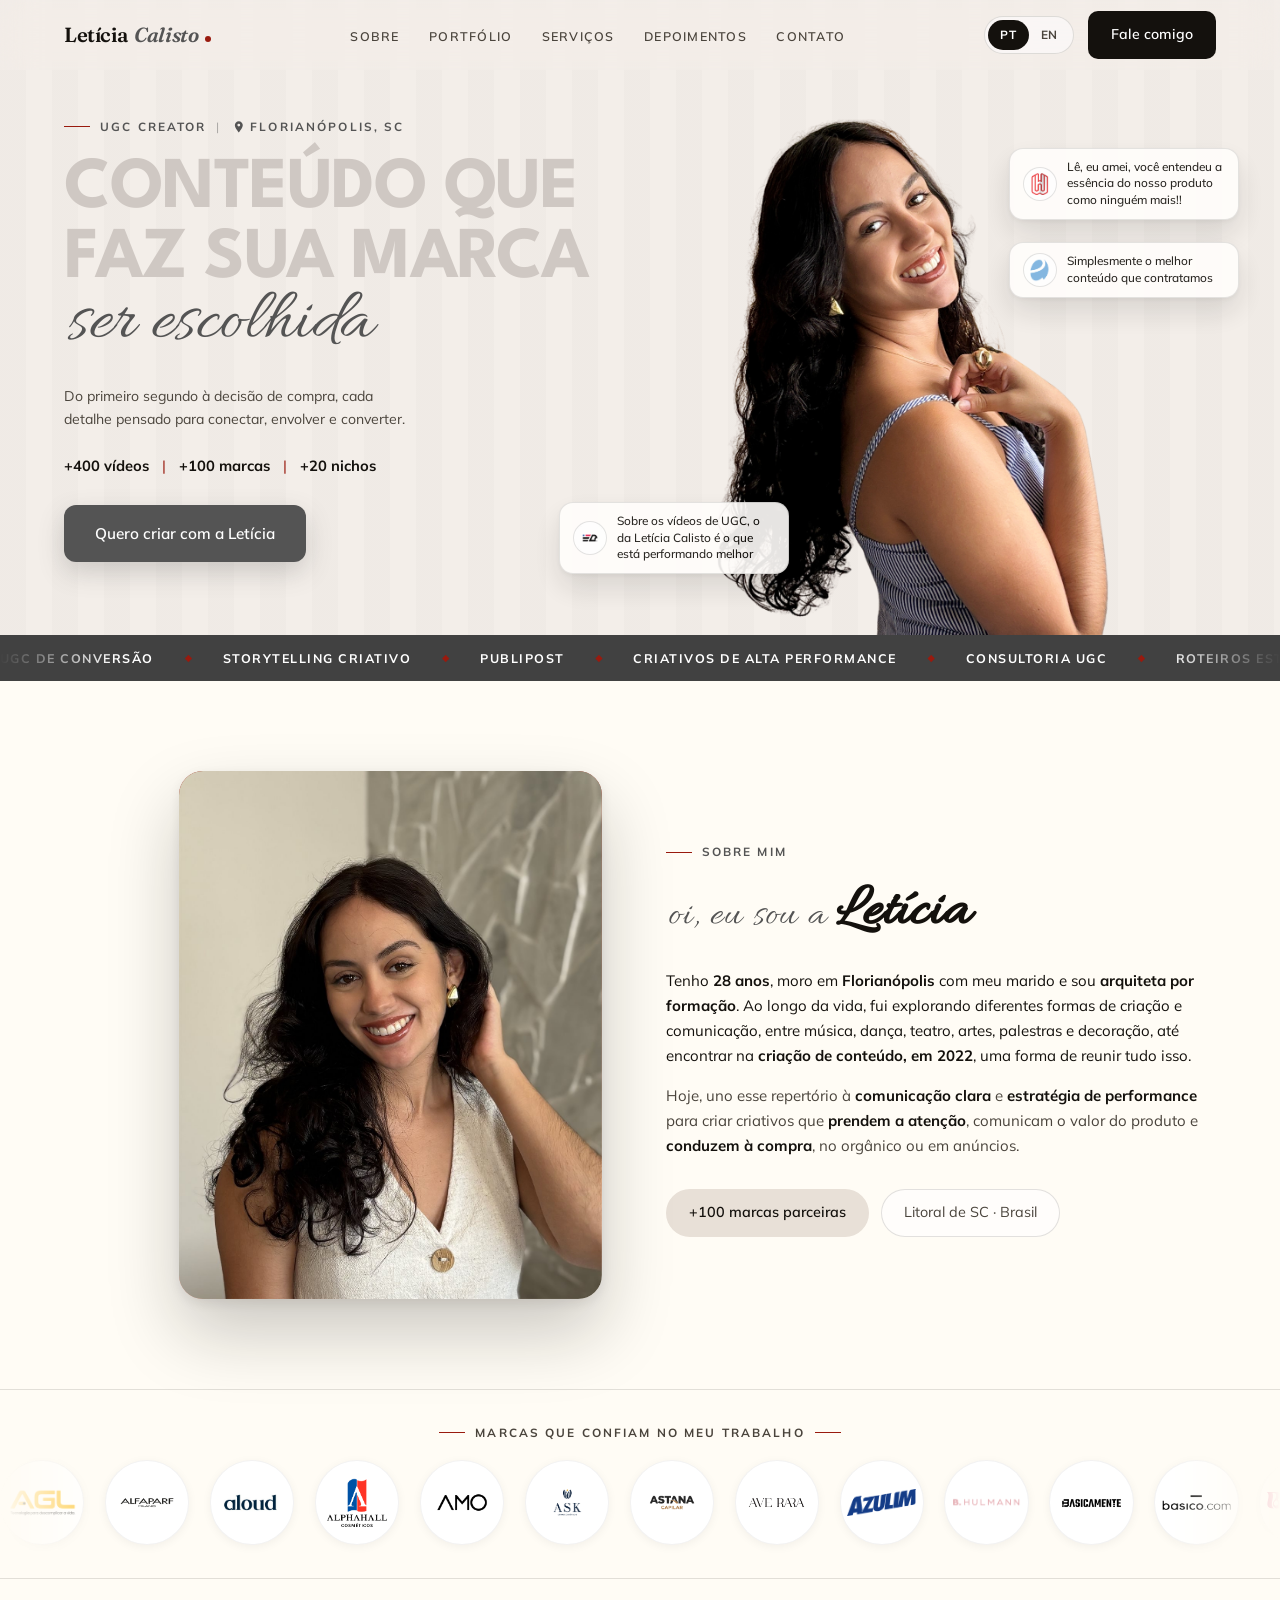
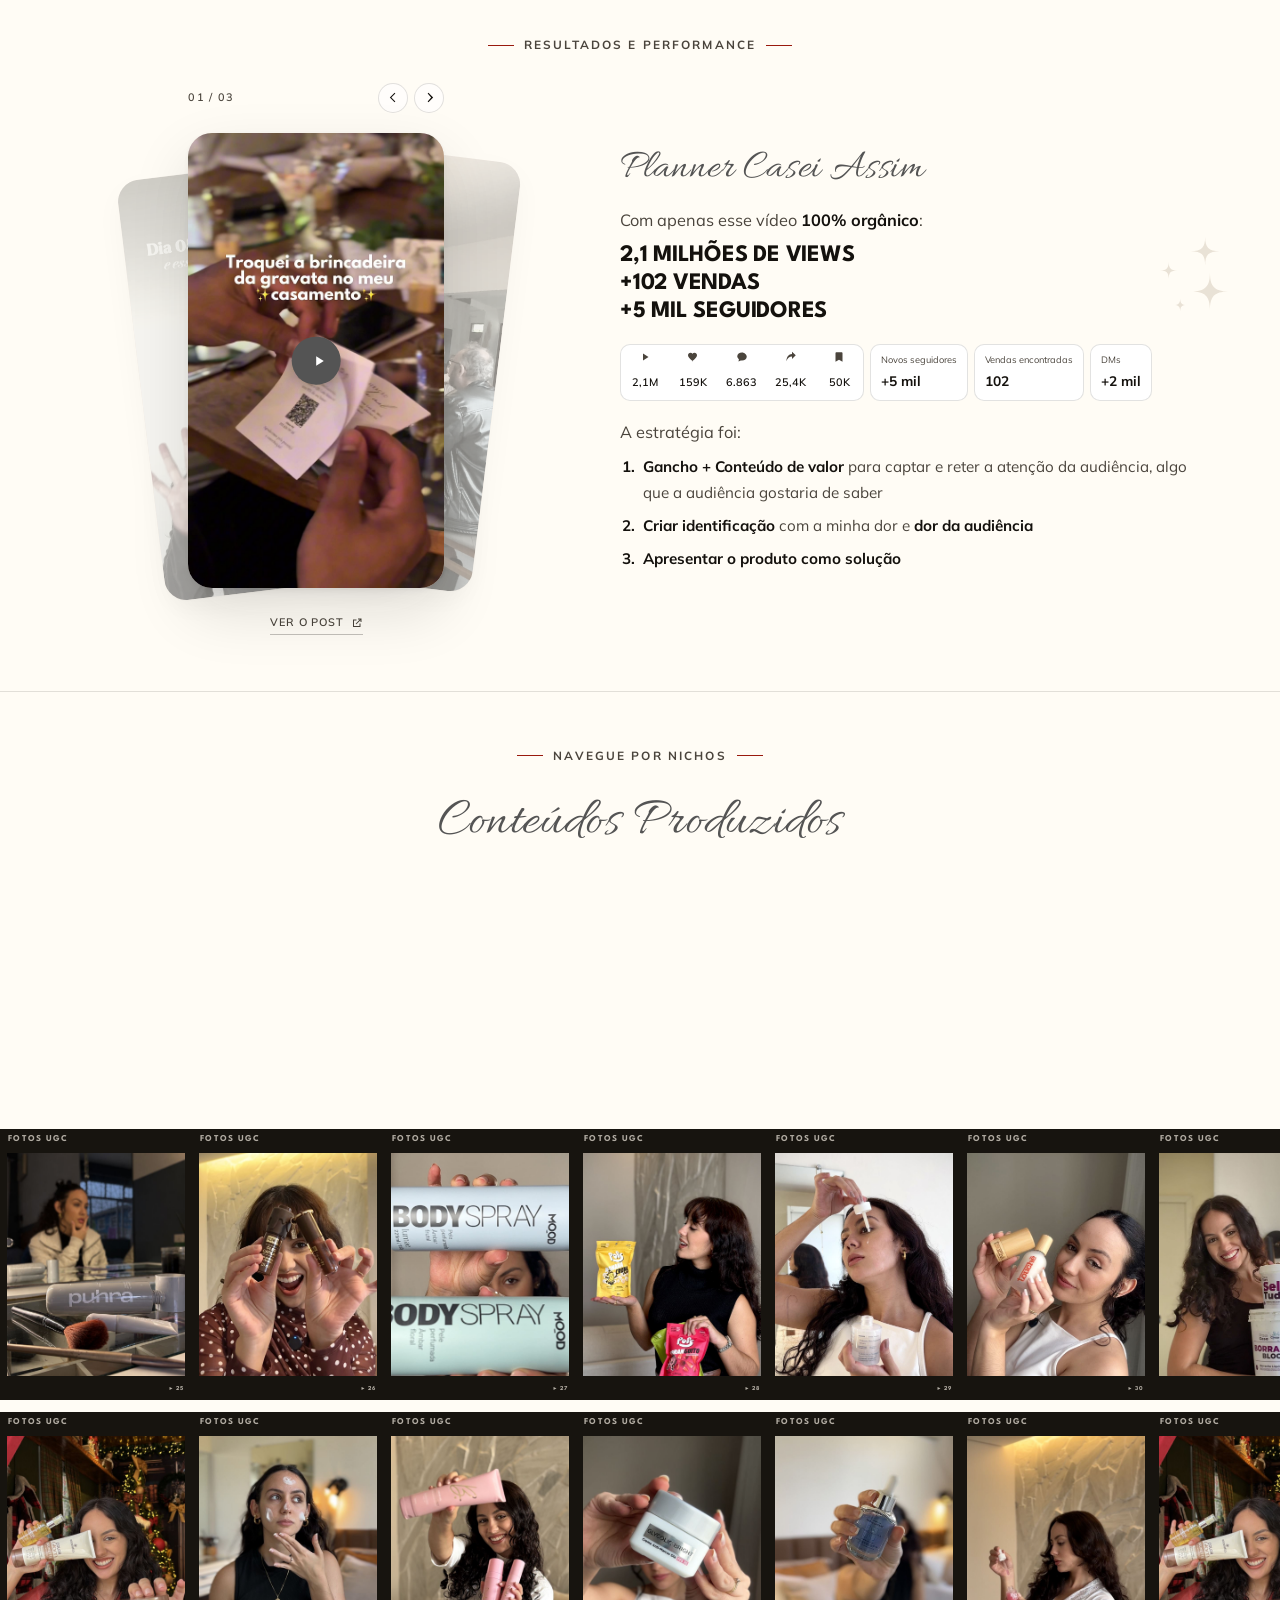
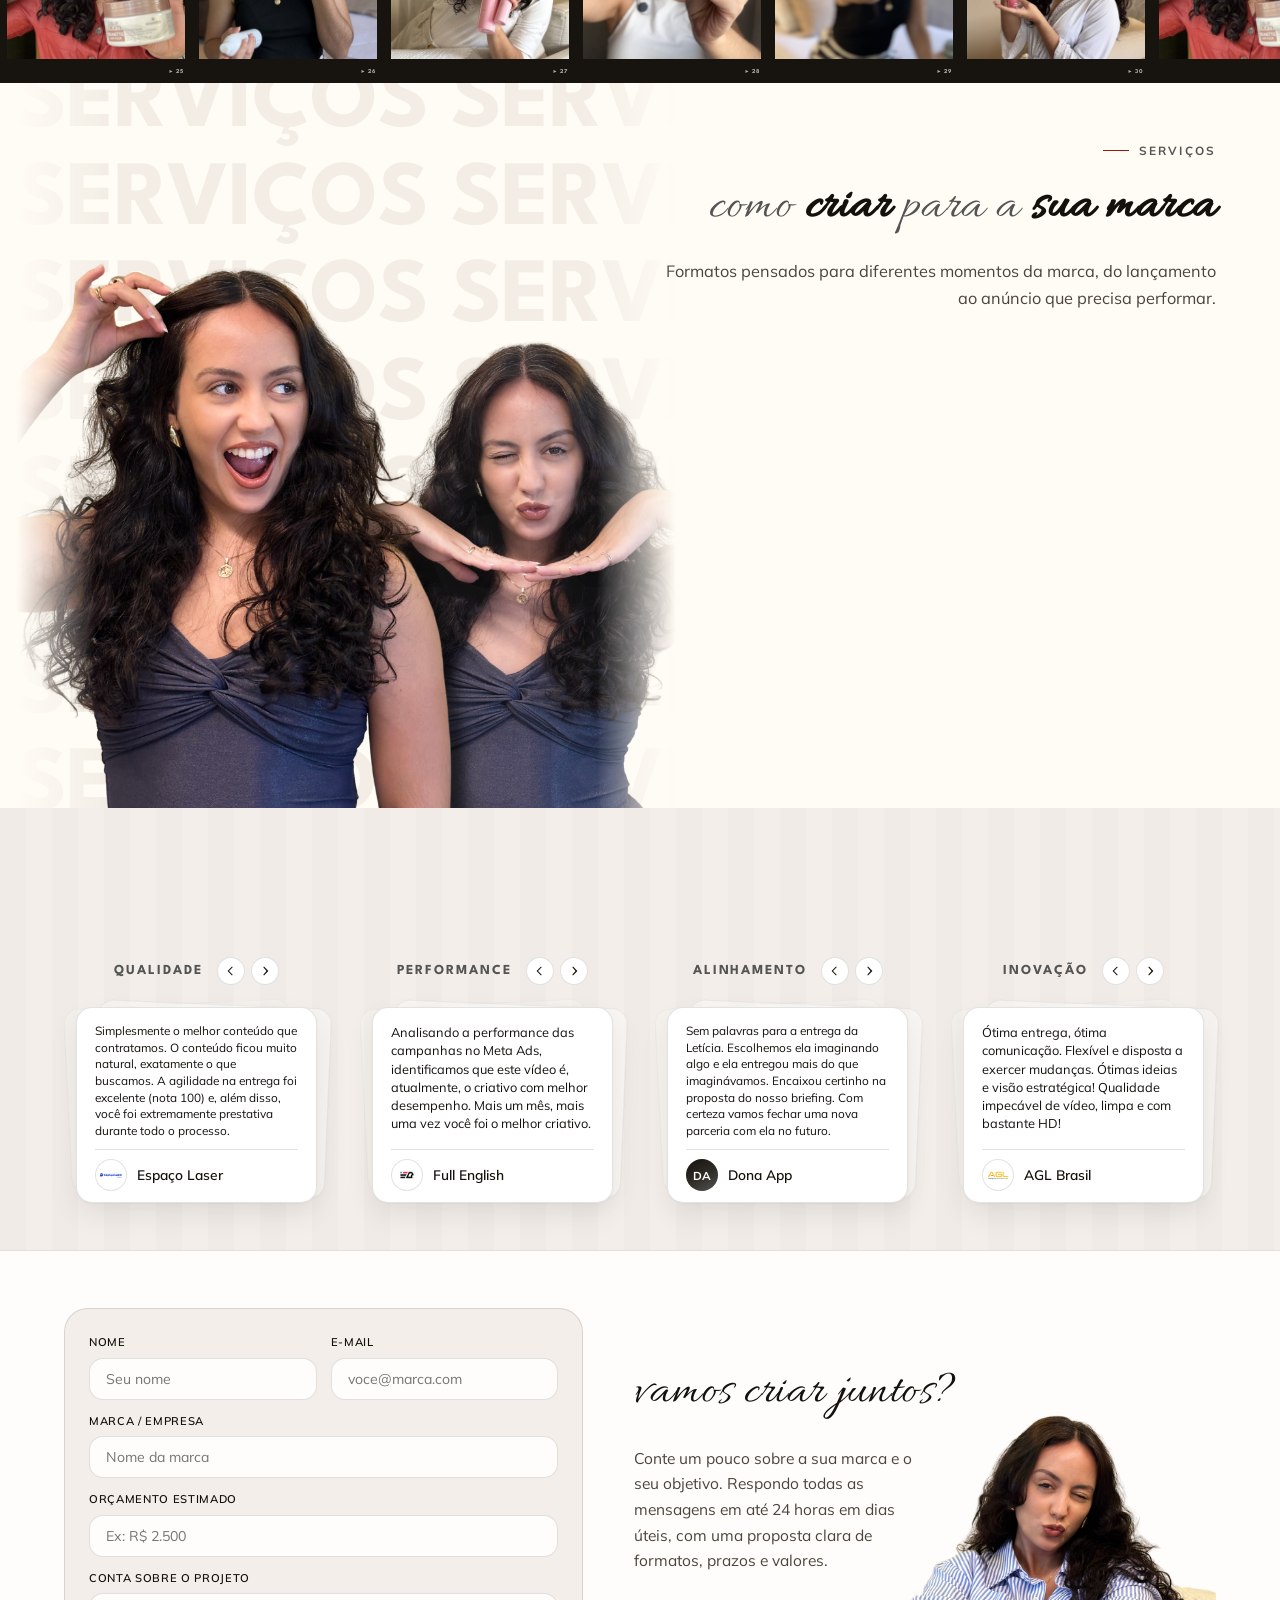
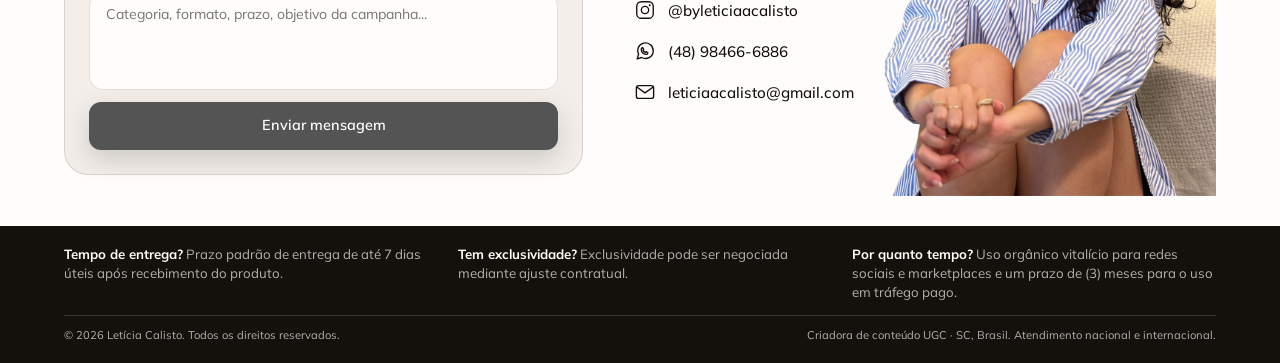
==== commit 7faca89d: "Painel: Resultados (ex-DRE), Campanhas/Trafego Pago, Fluxo de Caixa e CMS de videos do portfolio - F" ====
--- a/index.html
+++ b/index.html
@@ -1899,274 +1899,7 @@
                  nova. Sem link, o card não clica. */
   conteudo: {
     titulo: "Conteúdos Produzidos",
-    texto: "Navegue por nichos",
-    nichos: [
-      {
-        nome: "Casa e Decor",
-        videos: [
-          { marca: "AGL Brasil", conteudo: "Automação", capa: "", link: "https://youtube.com/shorts/EDZtTPjUV3U", gradiente: "cremeSuave" },
-          { marca: "Hoomy", conteudo: "Cama e Banho", capa: "", link: "https://youtube.com/shorts/Mme7pbP79jM", gradiente: "grafiteCreme" },
-          { marca: "Pra Casa", conteudo: "Reforma", capa: "", link: "https://youtube.com/shorts/X08y9ufl6ng", gradiente: "laranjaSol" },
-          { marca: "Sottile", conteudo: "Cozinha", capa: "", link: "https://youtube.com/shorts/o5YCA0164T8", gradiente: "tintaNoite" },
-          { marca: "Havan", conteudo: "Decoração", capa: "", link: "https://youtube.com/shorts/rt-S0QZH95w", gradiente: "cremeSuave" },
-          { marca: "Hoomy", conteudo: "Cama e Banho", capa: "", link: "https://youtube.com/shorts/LOe4mDlrkls", gradiente: "grafiteCreme" },
-          { marca: "Mercado Livre", conteudo: "Iluminação", capa: "", link: "https://youtube.com/shorts/d9lhuE5VyUI", gradiente: "laranjaSol" },
-          { marca: "Pra Casa", conteudo: "Reforma", capa: "", link: "https://youtube.com/shorts/BzEs-kqCMRg", gradiente: "tintaNoite" },
-          { marca: "Sottile", conteudo: "Cama", capa: "", link: "https://youtube.com/shorts/GyjxybwN4Bw", gradiente: "cremeSuave" },
-          { marca: "Hoomy", conteudo: "Cama e Banho", capa: "", link: "https://youtube.com/shorts/XkqpAZxS3IY", gradiente: "grafiteCreme" },
-          { marca: "Alastra Uniformes", conteudo: "Cozinha", capa: "", link: "https://youtube.com/shorts/jSUbrZ5fzkY", gradiente: "laranjaSol" },
-          { marca: "Hoomy", conteudo: "Cama e Banho", capa: "", link: "https://youtube.com/shorts/hkGMRvpbHnI", gradiente: "tintaNoite" },
-          { marca: "Óticas 39", conteudo: "Cozinha", capa: "", link: "https://youtube.com/shorts/N2NQbXMH8oY", gradiente: "cremeSuave" }
-        ]
-      },
-      {
-        nome: "Black Friday",
-        cor: "verde",
-        videos: [
-          { marca: "Mercado Livre", conteudo: "", capa: "", link: "https://youtube.com/shorts/d9lhuE5VyUI", gradiente: "cremeSuave" },
-          { marca: "Continente Shopping", conteudo: "", capa: "", link: "https://youtube.com/shorts/VwBuukRlEe8", gradiente: "grafiteCreme" }
-        ]
-      },
-      {
-        nome: "Tech e Aplicativos",
-        videos: [
-          { marca: "IAbitos", conteudo: "App", capa: "", link: "https://youtube.com/shorts/aRJngn39Fok", gradiente: "cremeSuave" },
-          { marca: "Dona App", conteudo: "App", capa: "", link: "https://youtube.com/shorts/3NpMoMAmUVY", gradiente: "grafiteCreme" },
-          { marca: "Bible Guide", conteudo: "App (inglês)", capa: "", link: "https://youtube.com/shorts/W6W8Phe8NQ0", gradiente: "laranjaSol" },
-          { marca: "Wame", conteudo: "IA", capa: "", link: "https://youtube.com/shorts/9VPGiCVDX4Y", gradiente: "tintaNoite" },
-          { marca: "Marqo", conteudo: "Plataforma de Gestão", capa: "", link: "https://youtube.com/shorts/To9O4IuSsMY", gradiente: "cremeSuave" },
-          { marca: "Dealism", conteudo: "IA", capa: "", link: "https://youtube.com/shorts/pbDhSoN03KE", gradiente: "grafiteCreme" },
-          { marca: "IAbitos", conteudo: "App", capa: "", link: "https://youtube.com/shorts/szxuBMMBsVY", gradiente: "laranjaSol" },
-          { marca: "Wame", conteudo: "IA", capa: "", link: "https://youtube.com/shorts/oYqh9K8lSqY", gradiente: "tintaNoite" },
-          { marca: "Wame", conteudo: "IA", capa: "", link: "https://youtube.com/shorts/yNKG2fSyHK0", gradiente: "cremeSuave" },
-          { marca: "Dealism", conteudo: "IA", capa: "", link: "https://youtube.com/shorts/OayqBv0SNg0", gradiente: "grafiteCreme" }
-        ]
-      },
-      {
-        nome: "Cabelo",
-        videos: [
-          { marca: "AMOBELEZA + Keune", conteudo: "", capa: "", link: "https://youtube.com/shorts/9H_IChS0cC0", gradiente: "cremeSuave" },
-          { marca: "Ecosmetics", conteudo: "", capa: "", link: "https://youtube.com/shorts/lSOrufpZf1I", gradiente: "grafiteCreme" },
-          { marca: "BHullmann", conteudo: "", capa: "", link: "https://youtube.com/shorts/N4npfZORbrw", gradiente: "laranjaSol" },
-          { marca: "The Therapy", conteudo: "", capa: "", link: "https://youtube.com/shorts/X3dyvGClJkA", gradiente: "tintaNoite" },
-          { marca: "Nuuvi", conteudo: "", capa: "", link: "https://youtube.com/shorts/CSp5kaePrDA", gradiente: "cremeSuave" },
-          { marca: "Le Cosmetique + Lola", conteudo: "", capa: "", link: "https://youtube.com/shorts/ACNktiHjHpE", gradiente: "grafiteCreme" },
-          { marca: "L’Oreal Paris", conteudo: "", capa: "", link: "https://youtube.com/shorts/G2mFAHK_F2U", gradiente: "laranjaSol" },
-          { marca: "Deva Curl", conteudo: "", capa: "", link: "https://youtube.com/shorts/Ju7bWIX64kw", gradiente: "tintaNoite" },
-          { marca: "Dove", conteudo: "", capa: "", link: "https://youtube.com/shorts/SISK7DR5RZw", gradiente: "cremeSuave" },
-          { marca: "L’Oreal Professional", conteudo: "", capa: "", link: "https://youtube.com/shorts/Q5eO7eF1ohg", gradiente: "grafiteCreme" },
-          { marca: "Le Cosmetique + Haskell", conteudo: "", capa: "", link: "https://youtube.com/shorts/y-R9-4otNg8", gradiente: "laranjaSol" },
-          { marca: "Alta Moda", conteudo: "", capa: "", link: "https://youtube.com/shorts/Bx62dggVujo", gradiente: "tintaNoite" },
-          { marca: "Deva Curl", conteudo: "", capa: "", link: "https://youtube.com/shorts/hk1CD1Kn6as", gradiente: "cremeSuave" },
-          { marca: "Le Cosmetique + Haskell", conteudo: "", capa: "", link: "https://youtube.com/shorts/zWKIh8YEJDs", gradiente: "grafiteCreme" },
-          { marca: "LuxaOro", conteudo: "", capa: "", link: "https://youtube.com/shorts/r4rVZYOIDxo", gradiente: "laranjaSol" }
-        ]
-      },
-      {
-        nome: "Skincare",
-        videos: [
-          { marca: "Simple Organic", conteudo: "", capa: "", link: "https://youtube.com/shorts/cyUYr5WBUP8", gradiente: "cremeSuave" },
-          { marca: "ASK", conteudo: "", capa: "", link: "https://youtube.com/shorts/stT__sEcccg", gradiente: "grafiteCreme" },
-          { marca: "L’Oreal Paris", conteudo: "", capa: "", link: "https://youtube.com/shorts/WYReO9O6u9U", gradiente: "laranjaSol" },
-          { marca: "Korres", conteudo: "", capa: "", link: "https://youtube.com/shorts/N4grKKfacKg", gradiente: "tintaNoite" },
-          { marca: "Puhra", conteudo: "", capa: "", link: "https://youtube.com/shorts/pEImE_-HM24", gradiente: "cremeSuave" },
-          { marca: "Bioderma", conteudo: "", capa: "", link: "https://youtube.com/shorts/vR5HX_bbTt0", gradiente: "grafiteCreme" },
-          { marca: "Bearry Derm", conteudo: "", capa: "", link: "https://youtube.com/shorts/9BsEzC2dCgI", gradiente: "laranjaSol" },
-          { marca: "État Pur", conteudo: "", capa: "", link: "https://youtube.com/shorts/druK8uQDc9k", gradiente: "tintaNoite" },
-          { marca: "Bioderma", conteudo: "", capa: "", link: "https://youtube.com/shorts/ooXs_t5mnUo", gradiente: "cremeSuave" },
-          { marca: "L’Oreal Paris", conteudo: "", capa: "", link: "https://youtube.com/shorts/iPZQsdigkMc", gradiente: "grafiteCreme" },
-          { marca: "Korres", conteudo: "", capa: "", link: "https://youtube.com/shorts/CG1o45J2tEA", gradiente: "laranjaSol" },
-          { marca: "État Pur", conteudo: "", capa: "", link: "https://youtube.com/shorts/IPvZRdj1x4E", gradiente: "tintaNoite" },
-          { marca: "ASK", conteudo: "", capa: "", link: "https://youtube.com/shorts/J6wz7gl7j1U", gradiente: "cremeSuave" },
-          { marca: "Bioderma", conteudo: "", capa: "", link: "https://youtube.com/shorts/T5m_E6YlpwQ", gradiente: "grafiteCreme" },
-          { marca: "Bisyou", conteudo: "", capa: "", link: "https://youtube.com/shorts/bGKmHk3_ir8", gradiente: "laranjaSol" }
-        ]
-      },
-      {
-        nome: "Corporal",
-        videos: [
-          { marca: "Theoric", conteudo: "Hidratante", capa: "", link: "https://youtube.com/shorts/afcOOCXx5OE", gradiente: "cremeSuave" },
-          { marca: "Mood Care", conteudo: "Perfumaria", capa: "", link: "https://youtube.com/shorts/nSYDzb2gpyk", gradiente: "grafiteCreme" },
-          { marca: "Touché", conteudo: "Desodorante", capa: "", link: "https://youtube.com/shorts/hkMu5K9vZ5Y", gradiente: "laranjaSol" },
-          { marca: "Bioderma", conteudo: "Tratamento", capa: "", link: "https://youtube.com/shorts/gW2kS6qiBQc", gradiente: "tintaNoite" },
-          { marca: "Aurum", conteudo: "Perfumaria", capa: "", link: "https://youtube.com/shorts/kMq8QOkJY1E", gradiente: "cremeSuave" },
-          { marca: "Ecosmetics", conteudo: "Hidratante", capa: "", link: "https://youtube.com/shorts/d-kBK22R16A", gradiente: "grafiteCreme" },
-          { marca: "Maré Beauty + Rosa Selvagem", conteudo: "Clareamento", capa: "", link: "https://youtube.com/shorts/JQFILu2w-EY", gradiente: "laranjaSol" },
-          { marca: "Hinodê", conteudo: "Cuidado Geral", capa: "", link: "https://youtube.com/shorts/xWIRTvLc-4c", gradiente: "tintaNoite" },
-          { marca: "Bioderma", conteudo: "Tratamento", capa: "", link: "https://youtube.com/shorts/hoJEFsa8_5M", gradiente: "cremeSuave" },
-          { marca: "La San Day", conteudo: "Hidratante", capa: "", link: "https://youtube.com/shorts/MuMdarOFye4", gradiente: "grafiteCreme" },
-          { marca: "Bianco", conteudo: "Dentes", capa: "", link: "https://youtube.com/shorts/2cUp_pDB46o", gradiente: "laranjaSol" },
-          { marca: "Maré Beauty + Rosa Selvagem", conteudo: "Clareamento", capa: "", link: "https://youtube.com/shorts/RUU0jEbandQ", gradiente: "tintaNoite" },
-          { marca: "Le Cosmetique", conteudo: "Cuidado Geral", capa: "", link: "https://youtube.com/shorts/njl41atCe4k", gradiente: "cremeSuave" }
-        ]
-      },
-      {
-        nome: "Moda",
-        videos: [
-          { marca: "Averara", conteudo: "Roupas", capa: "", link: "https://youtube.com/shorts/fIu8thaTio8", gradiente: "cremeSuave" },
-          { marca: "Salvatore", conteudo: "Roupas", capa: "", link: "https://youtube.com/shorts/XrN9759Kx7E", gradiente: "grafiteCreme" },
-          { marca: "Wishin", conteudo: "Bolsa", capa: "", link: "https://youtube.com/shorts/E3rIurPyqBo", gradiente: "laranjaSol" },
-          { marca: "Platô", conteudo: "Roupas", capa: "", link: "https://youtube.com/shorts/qM-HZ2fSXmk", gradiente: "tintaNoite" },
-          { marca: "Wishin", conteudo: "Sapato", capa: "", link: "https://youtube.com/shorts/mVC-4GKUC48", gradiente: "cremeSuave" }
-        ]
-      },
-      {
-        nome: "Acessórios",
-        videos: [
-          { marca: "Saint Germain", conteudo: "", capa: "", link: "https://youtube.com/shorts/-TCVrwDuQnk", gradiente: "cremeSuave" },
-          { marca: "Vivara", conteudo: "", capa: "", link: "https://youtube.com/shorts/zQOAPO6gdfY", gradiente: "grafiteCreme" },
-          { marca: "Euro Relógios", conteudo: "", capa: "", link: "https://youtube.com/shorts/Pz1aZ1jc5w0", gradiente: "laranjaSol" },
-          { marca: "Prestige", conteudo: "", capa: "", link: "https://youtube.com/shorts/r5Z7bzgi5Yc", gradiente: "tintaNoite" },
-          { marca: "Foco Laser Design", conteudo: "", capa: "", link: "https://youtube.com/shorts/DuDENbMKJCo", gradiente: "cremeSuave" }
-        ]
-      },
-      {
-        nome: "Make",
-        videos: [
-          { marca: "OX Mari Maria", conteudo: "", capa: "", link: "https://youtube.com/shorts/OGiclU69jY8", gradiente: "cremeSuave" },
-          { marca: "Le Cosmetique + Usté", conteudo: "", capa: "", link: "https://youtube.com/shorts/C5f5zRCL7_4", gradiente: "grafiteCreme" },
-          { marca: "Kylie Cosmetics", conteudo: "", capa: "", link: "https://youtube.com/shorts/pahmEioYKqA", gradiente: "laranjaSol" },
-          { marca: "TikBalm", conteudo: "", capa: "", link: "https://youtube.com/shorts/mN9jAEP9htc", gradiente: "tintaNoite" },
-          { marca: "Le Cosmetique + Oceane", conteudo: "", capa: "", link: "https://youtube.com/shorts/ZdvOJ95WWGE", gradiente: "cremeSuave" },
-          { marca: "Maré Beauty + Beyoung", conteudo: "", capa: "", link: "https://youtube.com/shorts/IhUtCbU4JBQ", gradiente: "grafiteCreme" },
-          { marca: "Le Cosmetique + Oceane", conteudo: "", capa: "", link: "https://youtube.com/shorts/VlZmnJBMoEU", gradiente: "laranjaSol" },
-          { marca: "Le Cosmetique + Vizzela", conteudo: "", capa: "", link: "https://youtube.com/shorts/9Npw7NNH-ZE", gradiente: "tintaNoite" },
-          { marca: "Kylie Cosmetics", conteudo: "", capa: "", link: "https://youtube.com/shorts/N_-vPiyH0d8", gradiente: "cremeSuave" }
-        ]
-      },
-      {
-        nome: "Educação e Negócios",
-        videos: [
-          { marca: "Quitou BR", conteudo: "Finanças", capa: "", link: "https://youtube.com/shorts/lFbdrRNOSEI", gradiente: "cremeSuave" },
-          { marca: "Aloud", conteudo: "Idiomas", capa: "", link: "https://youtube.com/shorts/ANP16s3w6aY", gradiente: "grafiteCreme" },
-          { marca: "Nowbank", conteudo: "Finanças", capa: "", link: "https://youtube.com/shorts/9XqZH_HLMHY", gradiente: "laranjaSol" },
-          { marca: "Full English", conteudo: "Idiomas", capa: "", link: "https://youtube.com/shorts/AuEYIakEkik", gradiente: "tintaNoite" },
-          { marca: "Full English", conteudo: "Idiomas", capa: "", link: "https://youtube.com/shorts/lCoQWnWP6nY", gradiente: "cremeSuave" },
-          { marca: "Full English", conteudo: "Idiomas", capa: "", link: "https://youtube.com/shorts/XLyq695zPps", gradiente: "grafiteCreme" },
-          { marca: "Full English", conteudo: "Idiomas", capa: "", link: "https://youtube.com/shorts/h4QRcWV9Na0", gradiente: "laranjaSol" }
-        ]
-      },
-      {
-        nome: "Grupo de Promoções",
-        videos: [
-          { marca: "Up Desconta", conteudo: "", capa: "", link: "https://youtube.com/shorts/LCsSUhnvqYo", gradiente: "cremeSuave" },
-          { marca: "Lobão das Promoções", conteudo: "", capa: "", link: "https://youtube.com/shorts/GDAjiN53374", gradiente: "grafiteCreme" },
-          { marca: "Up Desconta", conteudo: "", capa: "", link: "https://youtube.com/shorts/Ac1Eonk21iA", gradiente: "laranjaSol" },
-          { marca: "Lobão das Promoções", conteudo: "", capa: "", link: "https://youtube.com/shorts/lRMztHoKEjk", gradiente: "tintaNoite" },
-          { marca: "Up Desconta", conteudo: "", capa: "", link: "https://youtube.com/shorts/8EwYM86kX_8", gradiente: "cremeSuave" }
-        ]
-      },
-      {
-        nome: "Fitness e Alimentação Saudável",
-        videos: [
-          { marca: "Elemento Puro", conteudo: "Suplementos", capa: "", link: "https://youtube.com/shorts/-riKsSrIWEI", gradiente: "cremeSuave" },
-          { marca: "Briv", conteudo: "Snacks", capa: "", link: "https://youtube.com/shorts/VjkzwV94h54", gradiente: "grafiteCreme" },
-          { marca: "Squadz Muscle", conteudo: "Suplementos", capa: "", link: "https://youtube.com/shorts/N-ihlkuI4AY", gradiente: "laranjaSol" },
-          { marca: "Pinati", conteudo: "", capa: "", link: "https://youtube.com/shorts/LYPosWCe-2M", gradiente: "tintaNoite" },
-          { marca: "Pops Food", conteudo: "Snacks", capa: "", link: "https://youtube.com/shorts/TjrvOZDnfl4", gradiente: "cremeSuave" },
-          { marca: "Max Titanium + Dr. Peannut", conteudo: "", capa: "", link: "https://youtube.com/shorts/SWd0u8DnaYE", gradiente: "grafiteCreme" },
-          { marca: "Pops Food", conteudo: "Snacks", capa: "", link: "https://youtube.com/shorts/RWKohDiECko", gradiente: "laranjaSol" }
-        ]
-      },
-      {
-        nome: "Saúde",
-        videos: [
-          { marca: "Bloomie", conteudo: "Sono", capa: "", link: "https://youtube.com/shorts/WWvYqJA_uz8", gradiente: "cremeSuave" },
-          { marca: "ConstLivre", conteudo: "Saúde Intestinal", capa: "", link: "https://youtube.com/shorts/yeW0a6PiuqM", gradiente: "grafiteCreme" },
-          { marca: "Maré Beauty + Gummy Hair", conteudo: "Cabelo e Unhas", capa: "", link: "https://youtube.com/shorts/akLlx77nLyo", gradiente: "laranjaSol" },
-          { marca: "Astana", conteudo: "Cabelo e Unhas", capa: "", link: "https://youtube.com/shorts/6Wc_H12-DUY", gradiente: "tintaNoite" },
-          { marca: "Dew Drops", conteudo: "Beleza", capa: "", link: "https://youtube.com/shorts/pGgXwzI11X4", gradiente: "cremeSuave" },
-          { marca: "Dew Drops", conteudo: "Beleza", capa: "", link: "https://youtube.com/shorts/QNkr1z0IKPY", gradiente: "grafiteCreme" },
-          { marca: "La San Day", conteudo: "Cabelo e Unhas", capa: "", link: "https://youtube.com/shorts/jNOmNwMERP0", gradiente: "laranjaSol" },
-          { marca: "Dew Drops", conteudo: "Beleza", capa: "", link: "https://youtube.com/shorts/Uv7IO4q-vUM", gradiente: "tintaNoite" },
-          { marca: "Dew Drops", conteudo: "Beleza", capa: "", link: "https://youtube.com/shorts/TpkBGJlxq84", gradiente: "cremeSuave" }
-        ]
-      },
-      {
-        nome: "Viagem e Turismo",
-        videos: [
-          { marca: "Hotel Renar", conteudo: "", capa: "", link: "https://youtube.com/shorts/lDdNToQ_mHQ", gradiente: "cremeSuave" },
-          { marca: "Top Viagem", conteudo: "", capa: "", link: "https://youtube.com/shorts/wmg2dk3HVA8", gradiente: "grafiteCreme" },
-          { marca: "Colline de France", conteudo: "", capa: "", link: "https://youtube.com/shorts/RifTa94B8hA", gradiente: "laranjaSol" },
-          { marca: "Pousada + Voo de Balão", conteudo: "", capa: "", link: "https://youtube.com/shorts/EVrDAtWTOEk", gradiente: "tintaNoite" }
-        ]
-      },
-      {
-        nome: "Casal",
-        videos: [
-          { marca: "L’Oreal Paris", conteudo: "", capa: "", link: "https://youtube.com/shorts/idmVVU-isFk", gradiente: "cremeSuave" },
-          { marca: "Havan", conteudo: "", capa: "", link: "https://youtube.com/shorts/rt-S0QZH95w", gradiente: "grafiteCreme" },
-          { marca: "ASK", conteudo: "", capa: "", link: "https://youtube.com/shorts/7VKEAW1LAmI", gradiente: "laranjaSol" }
-        ]
-      },
-      {
-        nome: "Experiências",
-        videos: [
-          { marca: "Marcia Gomes Cabeleireiros", conteudo: "", capa: "", link: "https://youtube.com/shorts/k09gH97FQs8", gradiente: "cremeSuave" },
-          { marca: "Continente Shopping", conteudo: "", capa: "", link: "https://youtube.com/shorts/zqvNCMPQfCA", gradiente: "grafiteCreme" },
-          { marca: "FarmaSesi + Nina Secrets", conteudo: "", capa: "", link: "https://youtube.com/shorts/JZdRnPEfo4Y", gradiente: "laranjaSol" },
-          { marca: "Espaço Laser", conteudo: "Estética", capa: "", link: "https://youtube.com/shorts/L9EYdjZx16k", gradiente: "tintaNoite" },
-          { marca: "Continente Shopping", conteudo: "", capa: "", link: "https://youtube.com/shorts/8g8LtEzCFQU", gradiente: "cremeSuave" }
-        ]
-      },
-      {
-        nome: "Entretenimento e Presentes",
-        videos: [
-          { marca: "Party Games", conteudo: "Jogo", capa: "", link: "https://youtube.com/shorts/ct6PjRujPHU", gradiente: "cremeSuave" },
-          { marca: "Sob Investigação", conteudo: "Jogo", capa: "", link: "https://youtube.com/shorts/VweCM4UecXg", gradiente: "grafiteCreme" },
-          { marca: "LM Editora", conteudo: "Presente", capa: "", link: "https://youtube.com/shorts/nx0hSuVPPbs", gradiente: "laranjaSol" },
-          { marca: "Flico", conteudo: "Presente", capa: "", link: "https://youtube.com/shorts/Y-uDn4K1Ol0", gradiente: "tintaNoite" },
-          { marca: "Flico", conteudo: "Presente", capa: "", link: "https://youtube.com/shorts/BaeMsnzQq_4", gradiente: "cremeSuave" },
-          { marca: "Flico", conteudo: "Presente", capa: "", link: "https://youtube.com/shorts/CdzTY7ezUt8", gradiente: "grafiteCreme" },
-          { marca: "Flico", conteudo: "Presente", capa: "", link: "https://youtube.com/shorts/amCZlnPFsDk", gradiente: "laranjaSol" }
-        ]
-      },
-      {
-        nome: "Limpeza",
-        videos: [
-          { marca: "Coala", conteudo: "Limpeza", capa: "", link: "https://youtube.com/shorts/yv9pay2ZOuA", gradiente: "cremeSuave" },
-          { marca: "Azulim", conteudo: "Limpeza", capa: "", link: "https://youtube.com/shorts/QUD5bFkoaWE", gradiente: "grafiteCreme" },
-          { marca: "Coala", conteudo: "Limpeza", capa: "", link: "https://youtube.com/shorts/iGfOlPTW1sg", gradiente: "laranjaSol" }
-        ]
-      },
-      {
-        nome: "Storytelling",
-        videos: [
-          { marca: "Elemento Puro", conteudo: "Suplementos", capa: "", link: "https://youtube.com/shorts/-riKsSrIWEI", gradiente: "cremeSuave" },
-          { marca: "Theoric", conteudo: "", capa: "", link: "https://youtube.com/shorts/afcOOCXx5OE", gradiente: "grafiteCreme" },
-          { marca: "Ecosmetics", conteudo: "", capa: "", link: "https://youtube.com/shorts/lSOrufpZf1I", gradiente: "laranjaSol" },
-          { marca: "L’Oreal Paris", conteudo: "", capa: "", link: "https://youtube.com/shorts/idmVVU-isFk", gradiente: "tintaNoite" },
-          { marca: "LM Editora", conteudo: "Presente", capa: "", link: "https://youtube.com/shorts/nx0hSuVPPbs", gradiente: "cremeSuave" },
-          { marca: "Mood Care", conteudo: "", capa: "", link: "https://youtube.com/shorts/nSYDzb2gpyk", gradiente: "grafiteCreme" }
-        ]
-      },
-      {
-        nome: "E-commerce",
-        videos: [
-          { marca: "AMOBELEZA + Keune", conteudo: "", capa: "", link: "https://youtube.com/shorts/9H_IChS0cC0", gradiente: "cremeSuave" },
-          { marca: "Glam", conteudo: "", capa: "", link: "https://youtube.com/shorts/U2sqZsexjXg", gradiente: "grafiteCreme" },
-          { marca: "Mercado Livre", conteudo: "", capa: "", link: "https://youtube.com/shorts/d9lhuE5VyUI", gradiente: "laranjaSol" },
-          { marca: "Maré Beauty + Gummy Hair", conteudo: "", capa: "", link: "https://youtube.com/shorts/akLlx77nLyo", gradiente: "tintaNoite" },
-          { marca: "Maré Beauty + Rosa Selvagem", conteudo: "", capa: "", link: "https://youtube.com/shorts/JQFILu2w-EY", gradiente: "cremeSuave" },
-          { marca: "Maré Beauty + Rosa Selvagem", conteudo: "", capa: "", link: "https://youtube.com/shorts/RUU0jEbandQ", gradiente: "grafiteCreme" },
-          { marca: "Maré Beauty + Beyoung", conteudo: "", capa: "", link: "https://youtube.com/shorts/IhUtCbU4JBQ", gradiente: "laranjaSol" }
-        ]
-      },
-      {
-        nome: "YouTube",
-        horizontal: true,
-        videos: [
-          { marca: "Full English", conteudo: "", capa: "", link: "https://youtu.be/ni9_cndmtDs", gradiente: "cremeSuave" }
-        ]
-      },
-      {
-        nome: "Natal",
-        videos: [
-          { marca: "Ecosmetics", conteudo: "Natal", capa: "", link: "https://youtube.com/shorts/5LVMV1OFFZ0", gradiente: "cremeSuave" },
-          { marca: "Continente Shopping", conteudo: "Natal", capa: "", link: "https://youtube.com/shorts/8g8LtEzCFQU", gradiente: "grafiteCreme" }
-        ]
-      }
-    ]
+    texto: "Navegue por nichos"
   },
 
   /* EDITE AQUI: as fotos de UGC. Elas correm em duas tarjas, uma para cada
@@ -3199,12 +2932,18 @@
   });
   mostrarCase(0);
 
-  /* ---------- 7. Conteúdo produzido, por nicho ---------- */
+  /* ---------- 7. Conteúdo produzido, por nicho ----------
+     Os vídeos e nichos vivem no Supabase (portfolio_nichos/portfolio_videos —
+     ver js/portfolio-videos-setup.sql), editados ao vivo pelo painel
+     (arrastar ordem, ocultar, excluir, adicionar). Aqui só busca (leitura
+     pública, chave anônima) e desenha; se o Supabase estiver fora do ar, a
+     seção simplesmente fica vazia, sem quebrar o resto da página. */
   $("conteudo-cabecalho").innerHTML =
     '<p class="rotulo rotulo--centro"><span>' + escapar(CONFIG.conteudo.texto) + '</span></p>' +
     '<h2 class="conteudo__titulo" id="titulo-conteudo">' + escapar(CONFIG.conteudo.titulo) + '</h2>';
 
-  $("nichos").innerHTML = CONFIG.conteudo.nichos.map(function(n, i){
+  const renderizarConteudoPorNicho = function(nichosPortfolio){
+  $("nichos").innerHTML = nichosPortfolio.map(function(n, i){
     return '<button type="button" class="nicho' + (n.cor === "verde" ? ' nicho--verde' : '') + '" data-indice="' + i + '"' +
            ' aria-pressed="' + (i === 0 ? "true" : "false") + '">' + escapar(n.nome) + '</button>';
   }).join("");
@@ -3471,7 +3210,7 @@
   /* Desenha os vídeos do nicho escolhido. A página não se mexe: só o título,
      a contagem e os cards mudam de conteúdo. */
   const mostrarNicho = function(indice){
-    const nicho = CONFIG.conteudo.nichos[indice];
+    const nicho = nichosPortfolio[indice];
 
     $("conteudo-topo").innerHTML =
       '<div>' +
@@ -3522,7 +3261,7 @@
   $("nichos").insertAdjacentHTML("beforebegin", '<p class="dica-deslize">' + (IDIOMA === "en" ? "Swipe sideways to see more" : "Deslize para o lado para ver mais") + '</p>');
   const listaNichos = document.createElement("div");
   listaNichos.className = "nichos-lista";
-  listaNichos.innerHTML = CONFIG.conteudo.nichos.map(function(n, i){
+  listaNichos.innerHTML = nichosPortfolio.map(function(n, i){
     return '<section class="nl" data-indice="' + i + '">' +
       '<div class="nl__topo"><h3 class="titulo__impacto">' + escapar(n.nome) + '</h3>' +
       '<span class="conteudo__contagem">' + (n.videos.length < 10 ? "0" : "") + n.videos.length + '</span></div>' +
@@ -3560,6 +3299,38 @@
     });
   });
   aplicarLista();
+  };
+
+  (function(){
+    var SUPABASE_URL = "https://yqshjfzcoyiqikjnukyb.supabase.co";
+    var SUPABASE_ANON_KEY = "eyJhbGciOiJIUzI1NiIsInR5cCI6IkpXVCJ9.eyJpc3MiOiJzdXBhYmFzZSIsInJlZiI6Inlxc2hqZnpjb3lpcWlram51a3liIiwicm9sZSI6ImFub24iLCJpYXQiOjE3ODg5NzIzNDgsImV4cCI6MjEwNDU0ODM0OH0.QBseFaGdtG_6g2c_7EUeGnbhb9_JIa0hBsA2AzGnkp4";
+    var cabecalhos = { apikey: SUPABASE_ANON_KEY, Authorization: "Bearer " + SUPABASE_ANON_KEY };
+    var buscar = function(caminho){
+      return fetch(SUPABASE_URL + "/rest/v1/" + caminho, { headers: cabecalhos }).then(function(r){
+        if(!r.ok) throw new Error("HTTP " + r.status);
+        return r.json();
+      });
+    };
+    Promise.all([
+      buscar("portfolio_nichos?select=*&order=ordem.asc"),
+      buscar("portfolio_videos?select=*&visivel=eq.true&order=ordem.asc")
+    ]).then(function(resultados){
+      var nichosBrutos = resultados[0], videosBrutos = resultados[1];
+      var nichosPortfolio = nichosBrutos.map(function(n){
+        return {
+          nome: n.nome,
+          cor: n.cor || "",
+          horizontal: !!n.horizontal,
+          videos: videosBrutos
+            .filter(function(v){ return v.nicho_id === n.id; })
+            .map(function(v){ return { marca: v.marca, conteudo: v.conteudo || "", capa: v.capa || "", link: v.link, gradiente: v.gradiente || "" }; })
+        };
+      }).filter(function(n){ return n.videos.length > 0; });
+      if(nichosPortfolio.length) renderizarConteudoPorNicho(nichosPortfolio);
+    }).catch(function(erro){
+      console.error("Não foi possível carregar os vídeos do portfólio:", erro);
+    });
+  })();
 
   /* Se a capa em qualidade máxima não existir para aquele vídeo específico
      (raro, alguns vídeos mais antigos não têm), troca sozinha pela versão que
@@ -4008,7 +3779,7 @@
           '<p class="ideia__aviso" id="ideia-aviso" role="status" hidden></p>' +
         '</form>' +
       '</div>' +
-      '<button type="button" class="ideia__balao" data-abrir>' +
+      '<button type="button" class="ideia__balao" data-abrir data-rastrear="popup_ideia_gratis_abrir">' +
         '<svg viewBox="0 0 24 24" aria-hidden="true"><path d="M21.41 11.58l-9-9A2 2 0 0 0 11 2H4a2 2 0 0 0-2 2v7c0 .55.22 1.05.59 1.42l9 9c.36.36.86.58 1.41.58s1.05-.22 1.41-.59l7-7c.37-.36.59-.86.59-1.41s-.23-1.06-.59-1.42zM5.5 7A1.5 1.5 0 1 1 5.5 4a1.5 1.5 0 0 1 0 3z"/></svg>' +
         '<span>' + escapar(cfg.balao) + '</span>' +
       '</button>';
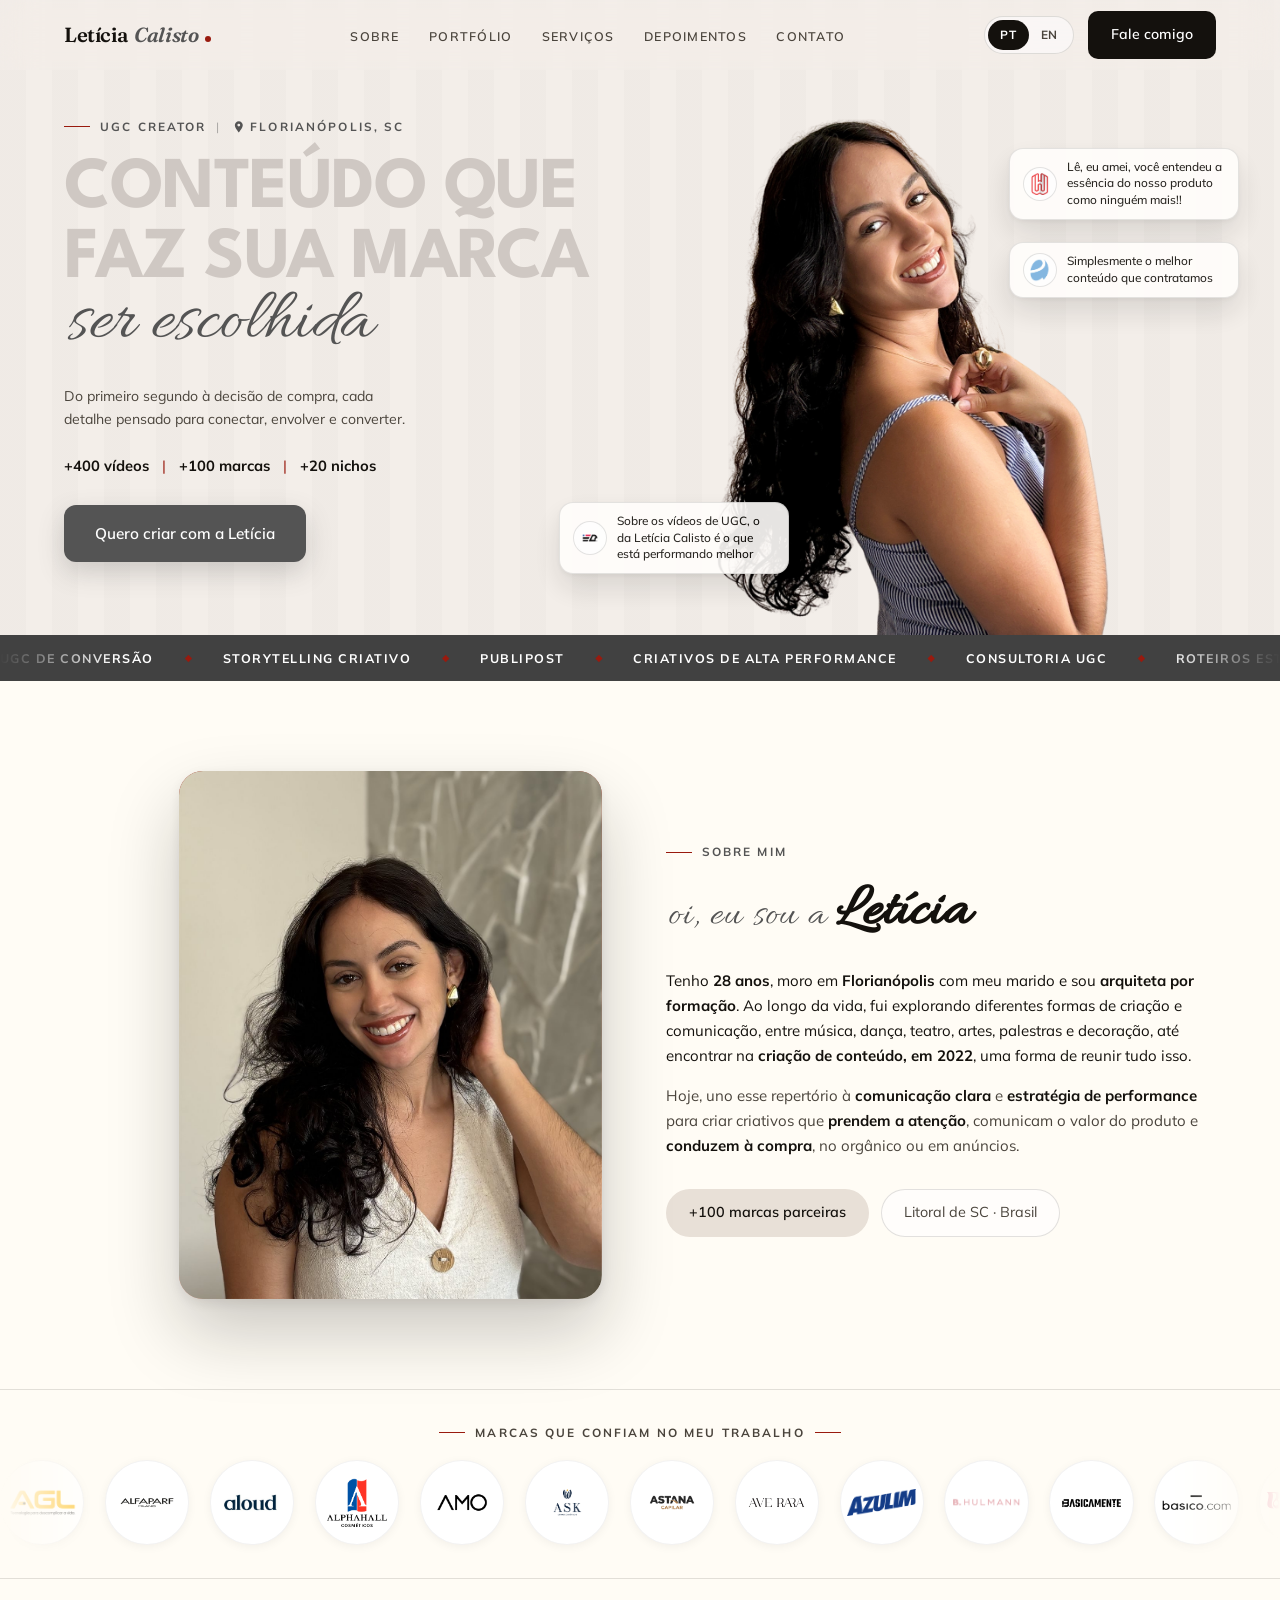
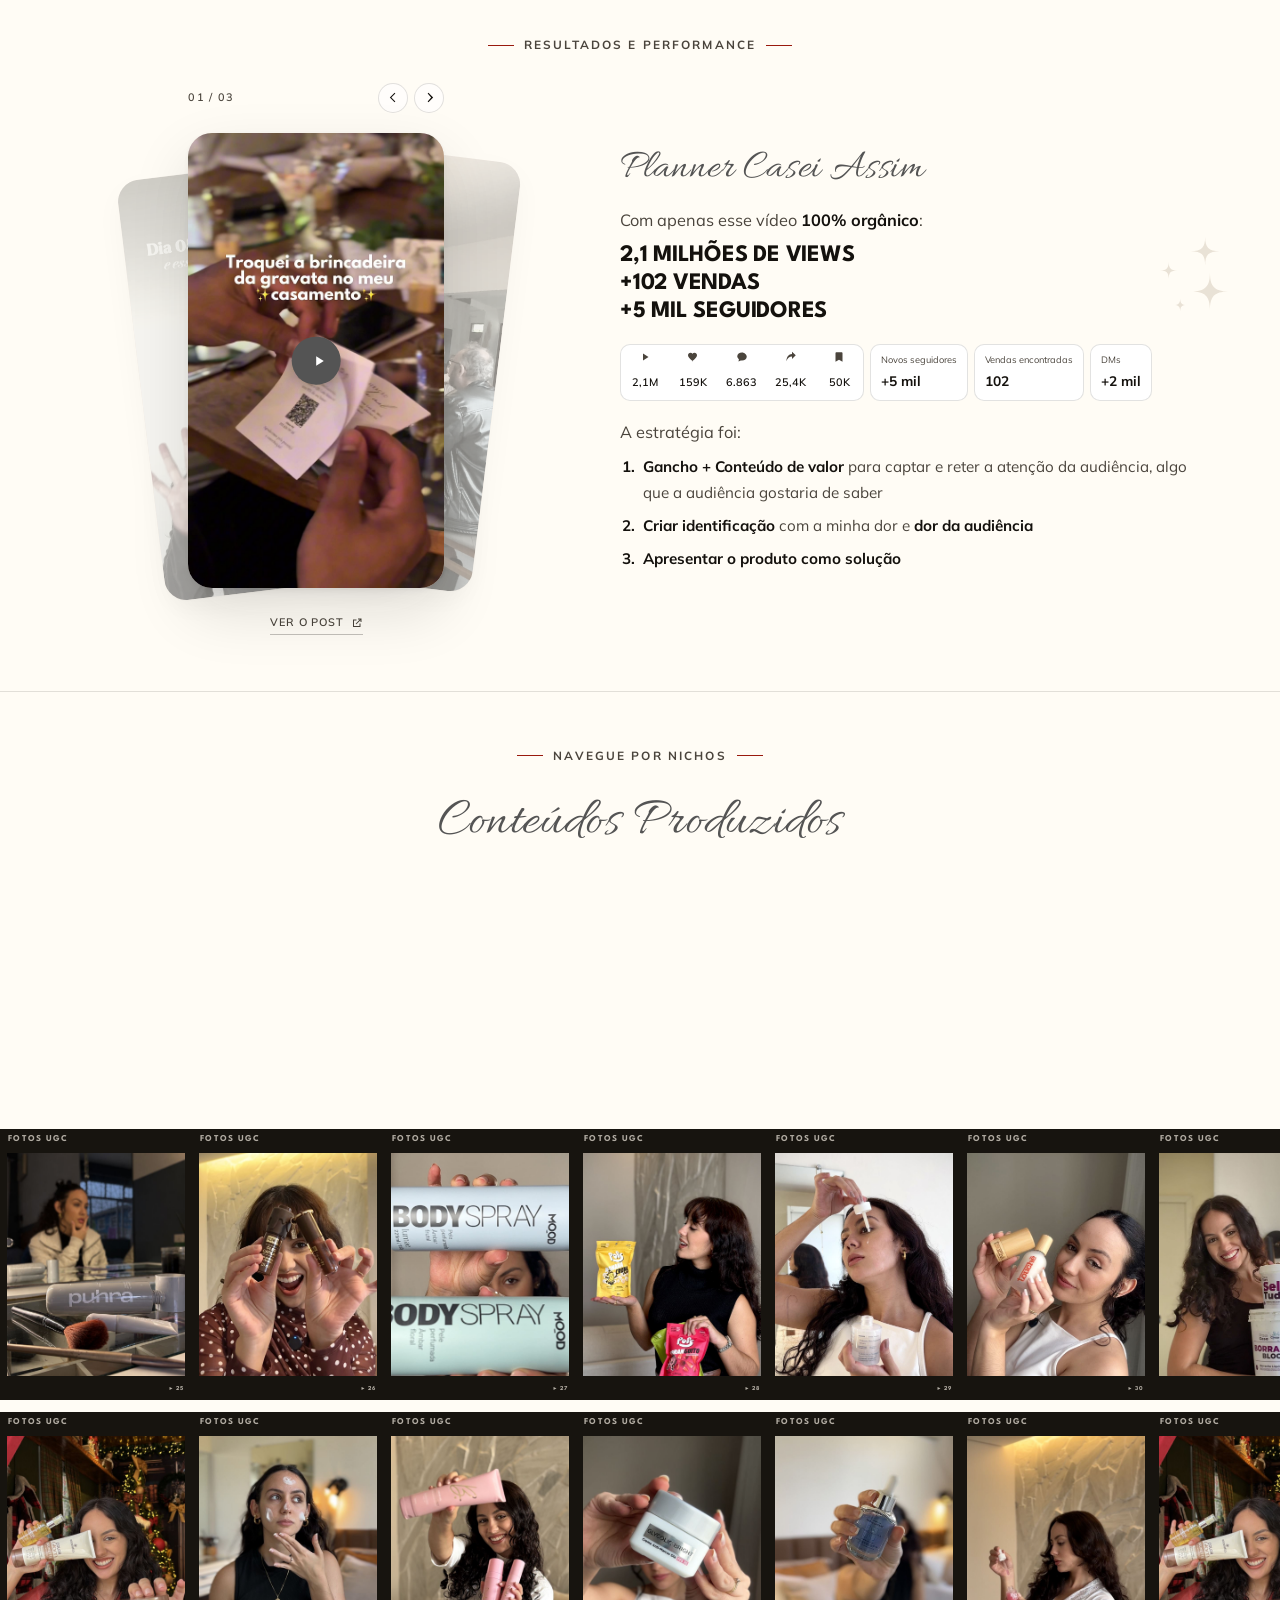
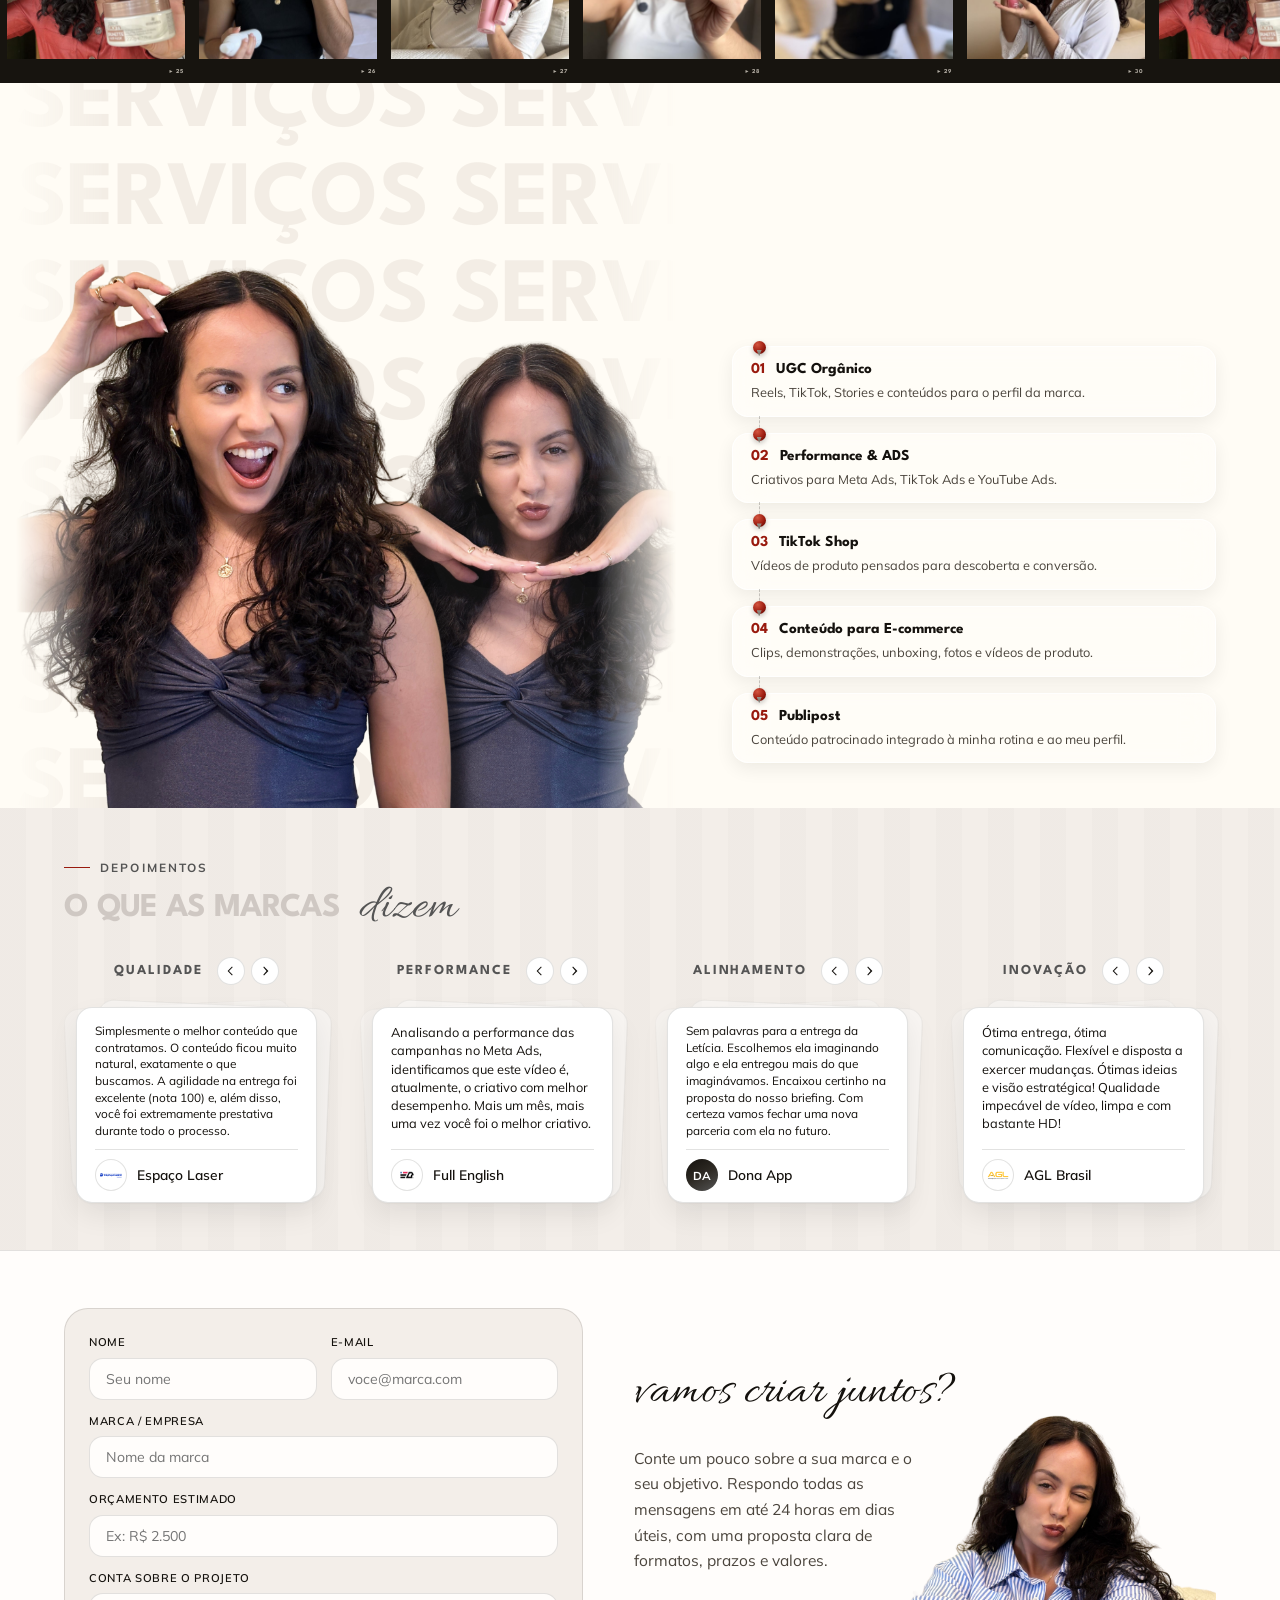
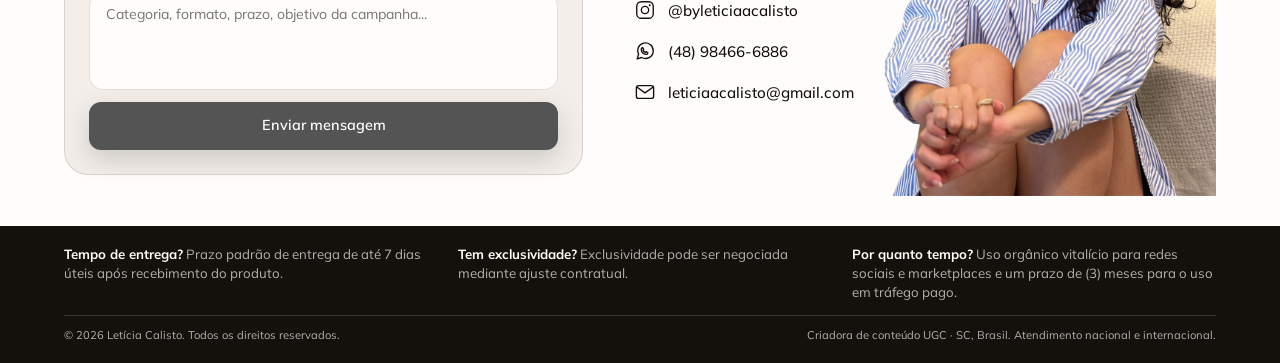
==== commit 05ead591: "Atualiza ícones do site e do painel Co-Authored-By: Claude Sonnet 5.5 <noreply@anthropic.com>" ====
--- a/index.html
+++ b/index.html
@@ -11,7 +11,7 @@
      tamanho); o PNG atende os navegadores que não aceitam SVG e também é o
      ícone de quando alguém salva o site na tela inicial do celular. -->
 <link rel="icon" href="imagens/icone.svg" type="image/svg+xml">
-<link rel="icon" href="imagens/icone-180.png" sizes="180x180">
+<link rel="icon" href="imagens/icone-32.png" sizes="32x32" type="image/png">
 <link rel="apple-touch-icon" href="imagens/icone-180.png">
 
 <!-- Fontes do Google Fonts. O título da capa mistura League Spartan em caixa
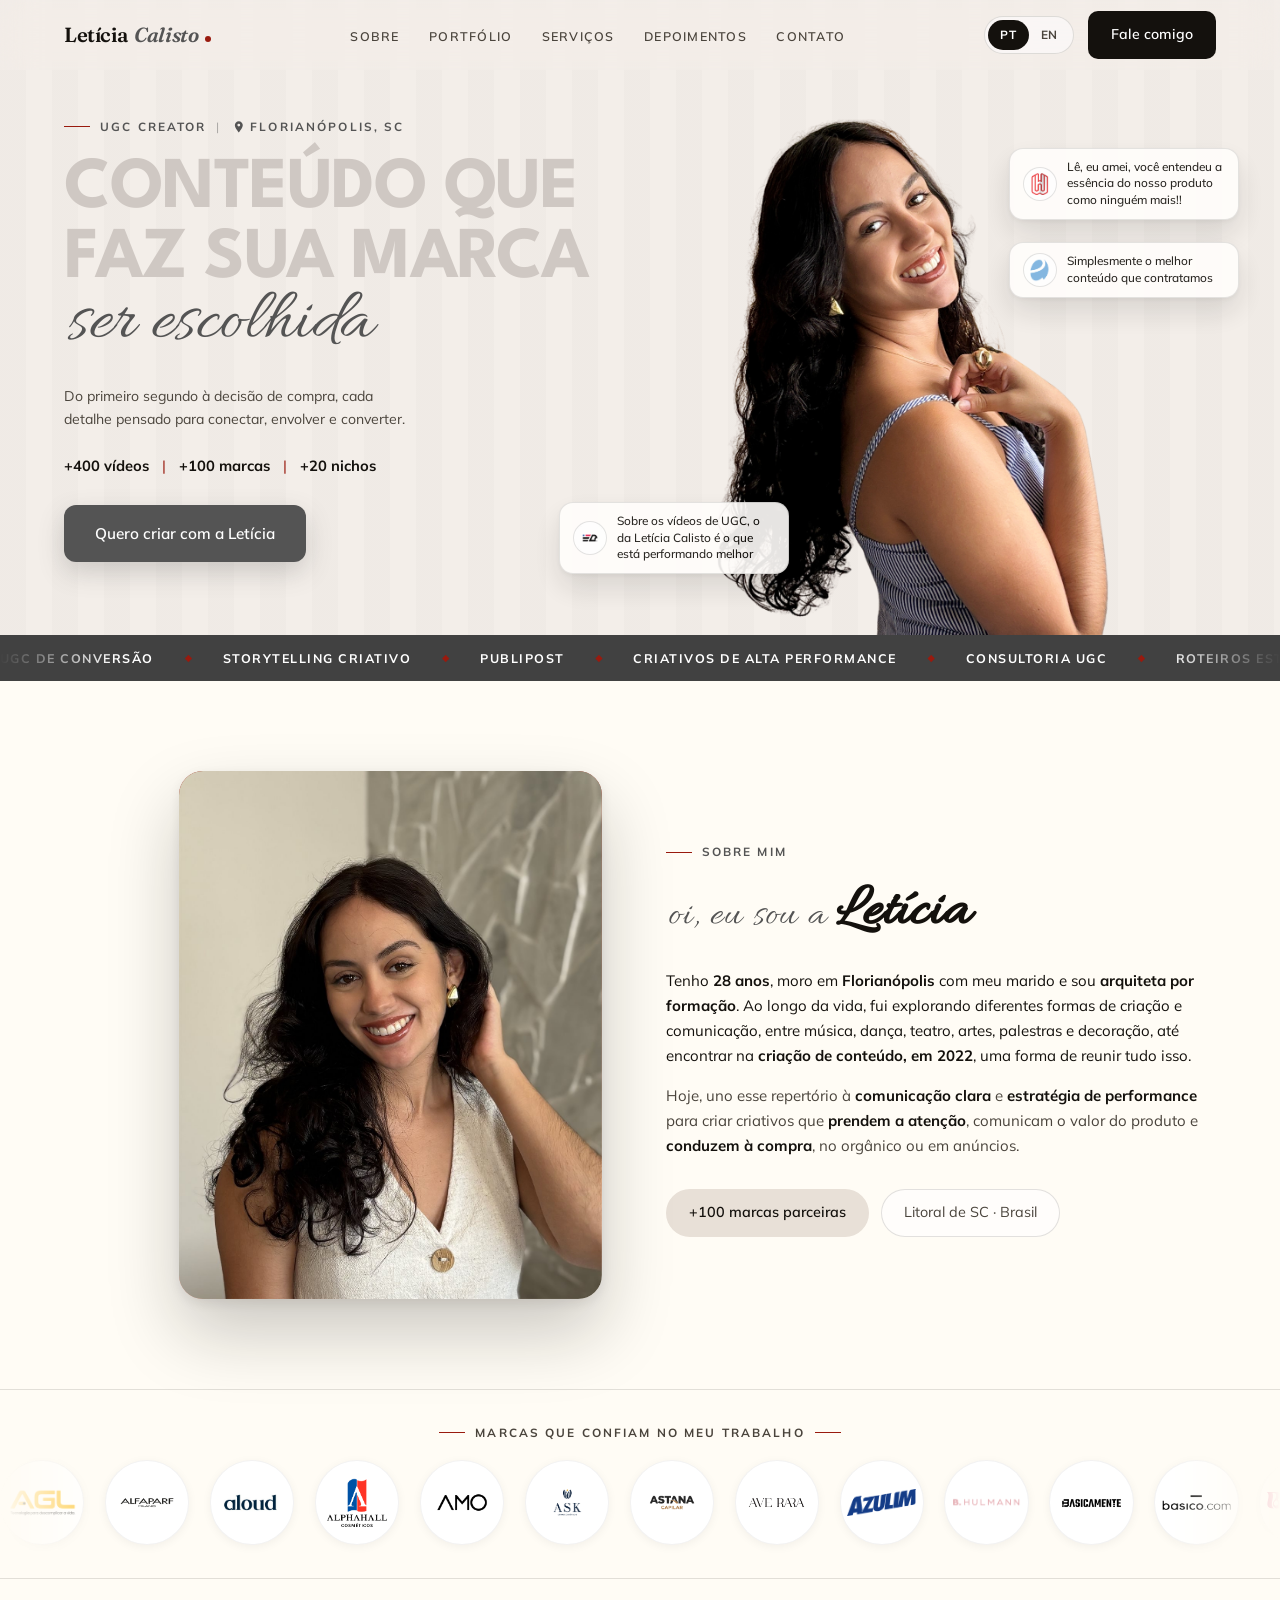
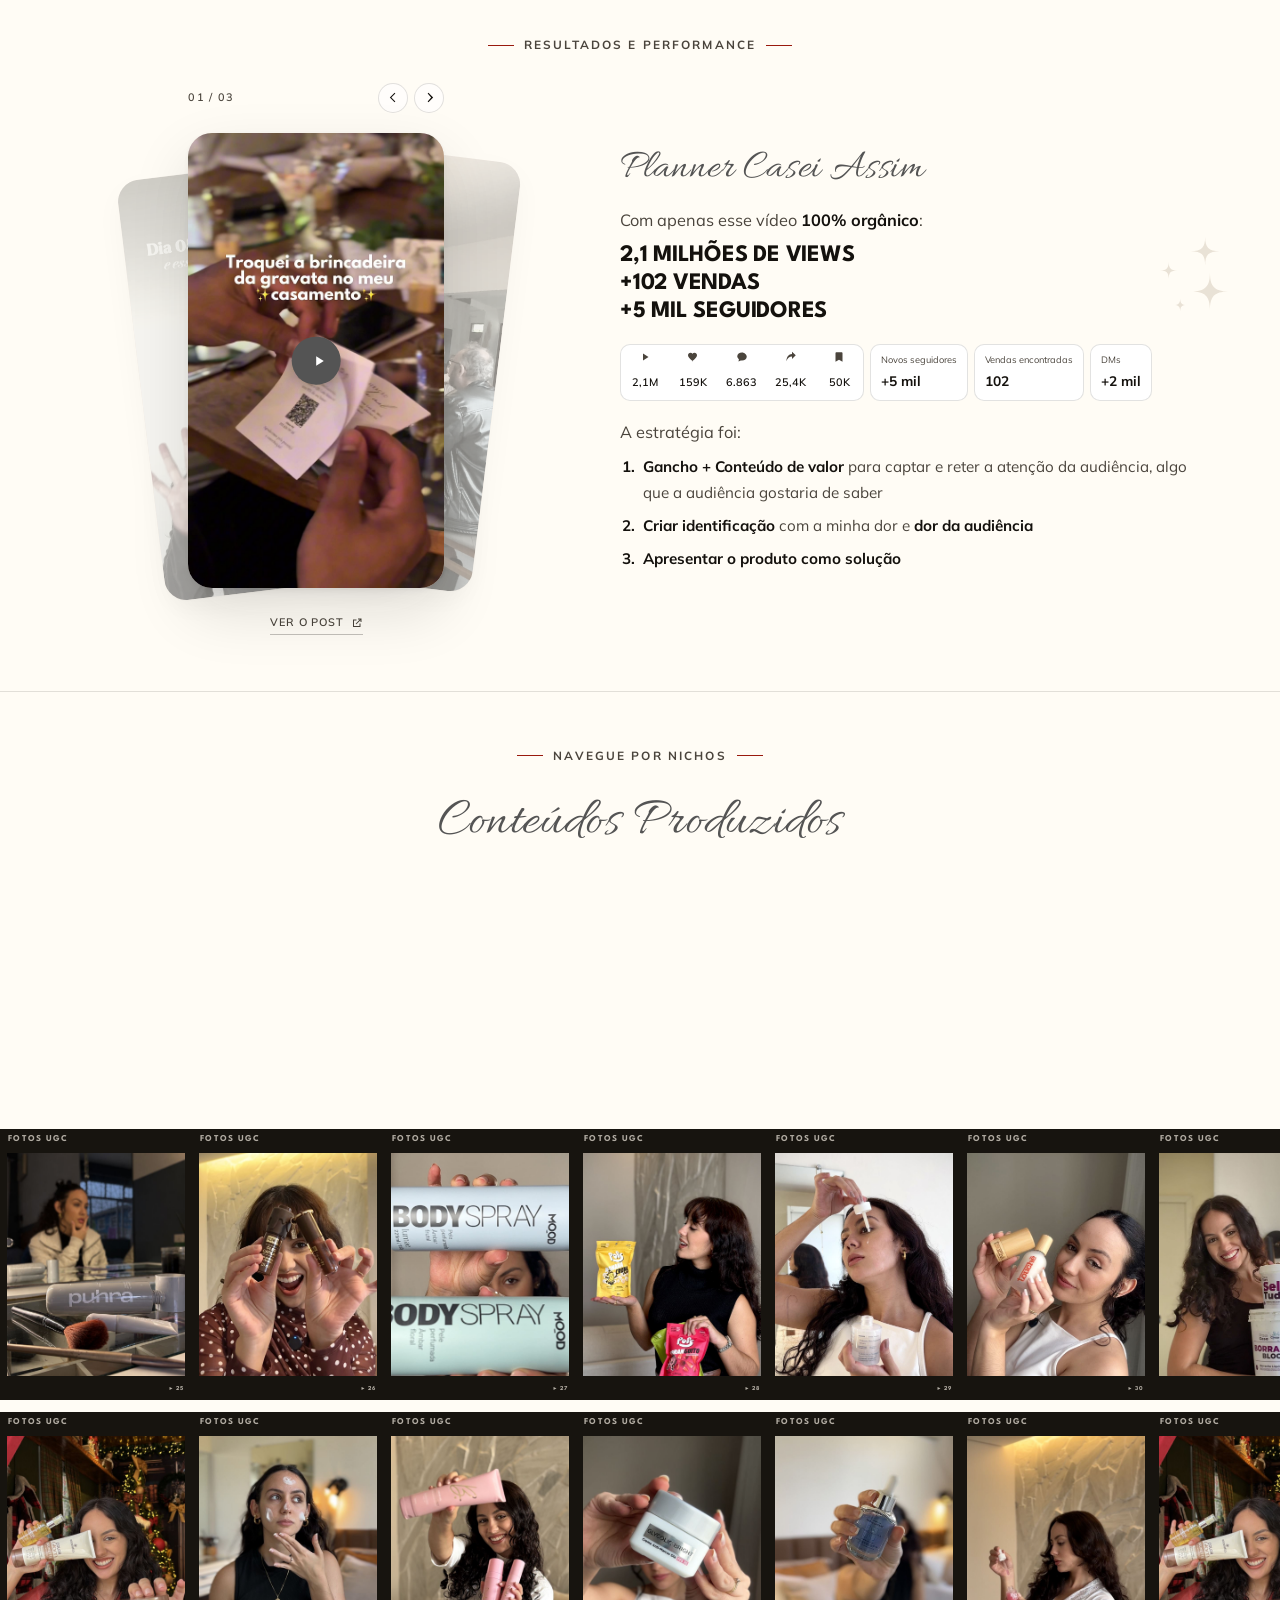
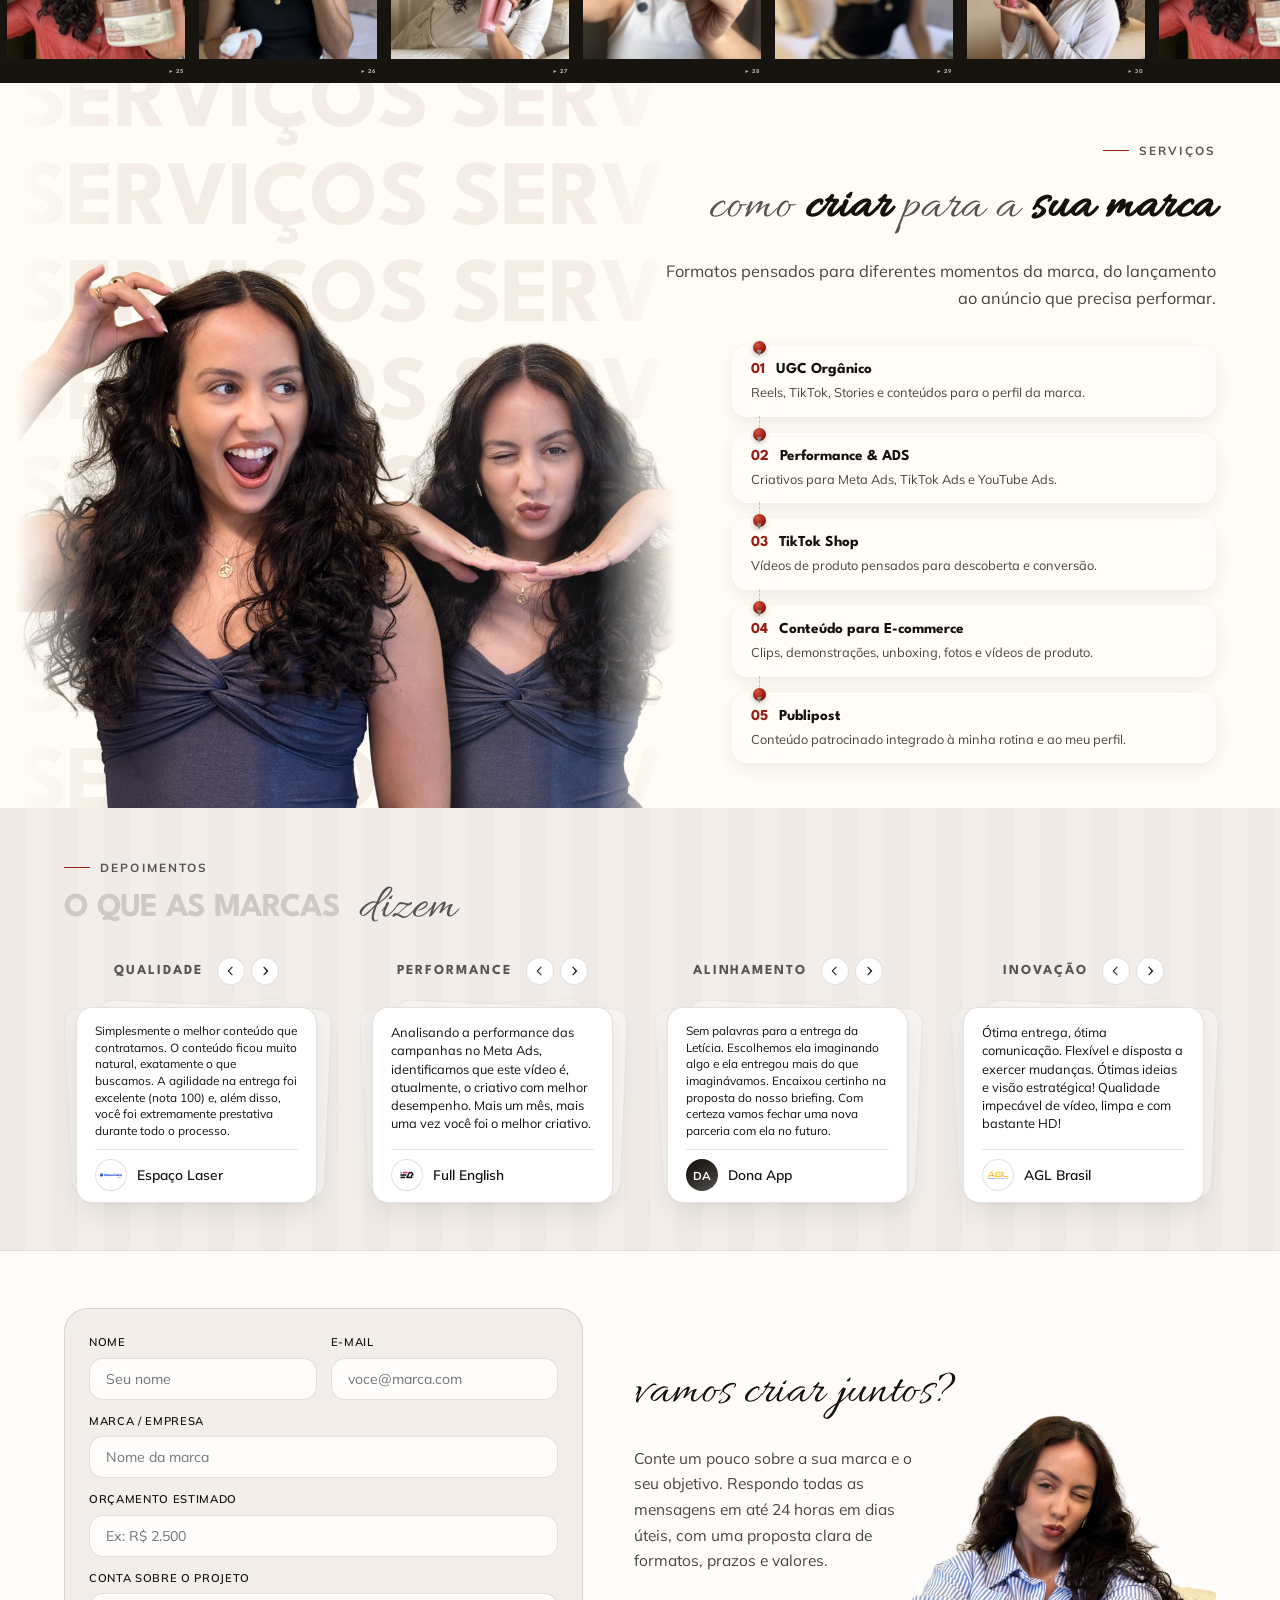
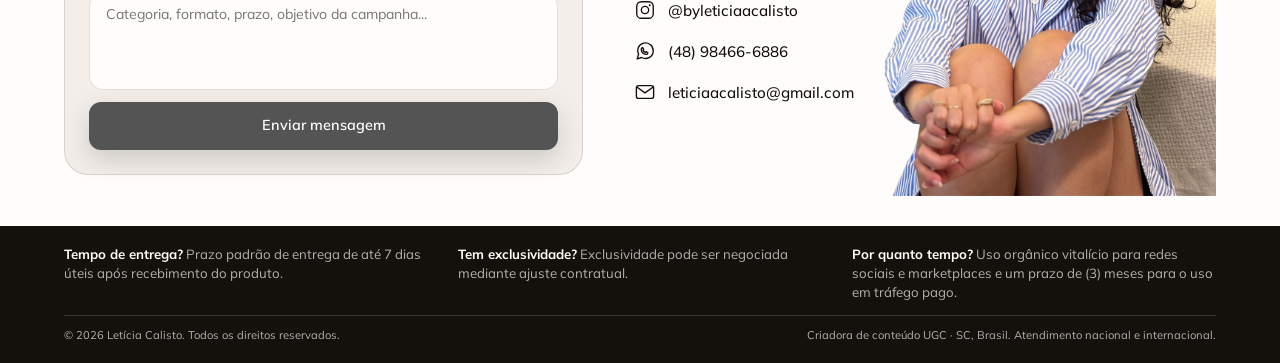
==== commit d3fc99eb: "Adiciona a página AP da Lê e o balão de reforma no portfólio - /ap-da-le: proposta de parceria com t" ====
--- a/index.html
+++ b/index.html
@@ -655,6 +655,33 @@
 /* O nome do nicho sai na League Spartan em caixa alta, no cinza escuro */
 .conteudo__nome .titulo__impacto{font-size:clamp(1.55rem,3.1vw,2.5rem);color:var(--azul);}
 .conteudo__contagem{font-size:.85rem;font-weight:600;color:var(--tinta-suave);opacity:.65;}
+/* Balão de pensamento ao lado de "Casa e Decor": leva para a página da reforma do AP da Lê.
+   Aparece (subindo de leve) quando a seção entra na tela e depois flutua devagar. */
+.pensamento{
+  position:relative;align-self:center;margin-left:clamp(18px,2.2vw,30px);
+  display:inline-flex;align-items:center;gap:8px;white-space:nowrap;text-decoration:none;
+  padding:9px 17px;border-radius:999px;background:#fff;color:var(--tinta);
+  border:1px solid rgba(20,17,13,.14);box-shadow:0 8px 22px rgba(20,17,13,.1);
+  font-size:.82rem;font-weight:600;
+  opacity:0;transform:translateY(8px) scale(.9);transform-origin:0 100%;
+  transition:opacity .5s ease, transform .6s cubic-bezier(.22,.61,.36,1), box-shadow .25s ease, border-color .25s ease;
+}
+.conteudo__topo.em-vista .pensamento,.nl__topo .pensamento{opacity:1;transform:none;}
+.pensamento:hover{border-color:var(--tinta);box-shadow:0 12px 28px rgba(20,17,13,.16);}
+.pensamento svg{width:13px;height:13px;fill:none;stroke:currentColor;stroke-width:2;stroke-linecap:round;stroke-linejoin:round;transition:transform .25s ease;}
+.pensamento:hover svg{transform:translateX(3px);}
+/* os dois pontinhos do balão de pensamento, apontando para o título */
+.pensamento::before,.pensamento::after{content:"";position:absolute;border-radius:50%;background:#fff;border:1px solid rgba(20,17,13,.14);}
+.pensamento::before{width:11px;height:11px;left:-13px;bottom:-5px;}
+.pensamento::after{width:6px;height:6px;left:-23px;bottom:-12px;}
+.conteudo__topo.em-vista .pensamento{animation:pensar 4.8s ease-in-out 1s infinite;}
+@keyframes pensar{0%,100%{transform:translateY(0);}50%{transform:translateY(-4px);}}
+@media(prefers-reduced-motion:reduce){.conteudo__topo.em-vista .pensamento{animation:none;}}
+@media(max-width:620px){
+  .nl__topo{flex-wrap:wrap;row-gap:12px;}
+  .nl__topo .titulo__impacto{white-space:nowrap;}
+  .nl__topo .pensamento{margin-left:18px;font-size:.74rem;padding:7px 13px;}
+}
 .conteudo__descricao{font-family:var(--serif);font-style:italic;font-size:1.02rem;color:var(--tinta-suave);margin-top:10px;}
 .setas{display:flex;gap:10px;flex:none;}
 .seta{
@@ -3209,6 +3236,22 @@
 
   /* Desenha os vídeos do nicho escolhido. A página não se mexe: só o título,
      a contagem e os cards mudam de conteúdo. */
+  /* O balão de pensamento só aparece no nicho Casa e Decor */
+  const balaoReforma = function(nicho){
+    return nicho.nome === "Casa e Decor"
+      ? '<a class="pensamento" href="ap-da-le/">' + '' + 'conhecer a reforma do AP da Lê' +
+        '<svg viewBox="0 0 24 24" aria-hidden="true"><path d="M5 12h14M13 6l6 6-6 6"/></svg></a>'
+      : "";
+  };
+  const topoNichos = $("conteudo-topo");
+  if("IntersectionObserver" in window){
+    new IntersectionObserver(function(entradas, obs){
+      if(entradas[0].isIntersecting){ topoNichos.classList.add("em-vista"); obs.disconnect(); }
+    }, { threshold: 0.6 }).observe(topoNichos);
+  } else {
+    topoNichos.classList.add("em-vista");
+  }
+
   const mostrarNicho = function(indice){
     const nicho = nichosPortfolio[indice];
 
@@ -3217,6 +3260,7 @@
         '<div class="conteudo__nome">' +
           '<h3 class="titulo__impacto">' + escapar(nicho.nome) + '</h3>' +
           '<span class="conteudo__contagem">' + (nicho.videos.length < 10 ? "0" : "") + nicho.videos.length + '</span>' +
+          balaoReforma(nicho) +
         '</div>' +
         (nicho.descricao ? '<p class="conteudo__descricao">' + escapar(nicho.descricao) + '</p>' : "") +
       '</div>' +
@@ -3264,7 +3308,7 @@
   listaNichos.innerHTML = nichosPortfolio.map(function(n, i){
     return '<section class="nl" data-indice="' + i + '">' +
       '<div class="nl__topo"><h3 class="titulo__impacto">' + escapar(n.nome) + '</h3>' +
-      '<span class="conteudo__contagem">' + (n.videos.length < 10 ? "0" : "") + n.videos.length + '</span></div>' +
+      '<span class="conteudo__contagem">' + (n.videos.length < 10 ? "0" : "") + n.videos.length + '</span>' + balaoReforma(n) + '</div>' +
       '<div class="carrossel' + (n.horizontal ? ' carrossel--horizontal' : '') + '"><div class="carrossel__trilho">' + htmlVideos(n) + '</div></div>' +
     '</section>';
   }).join("");
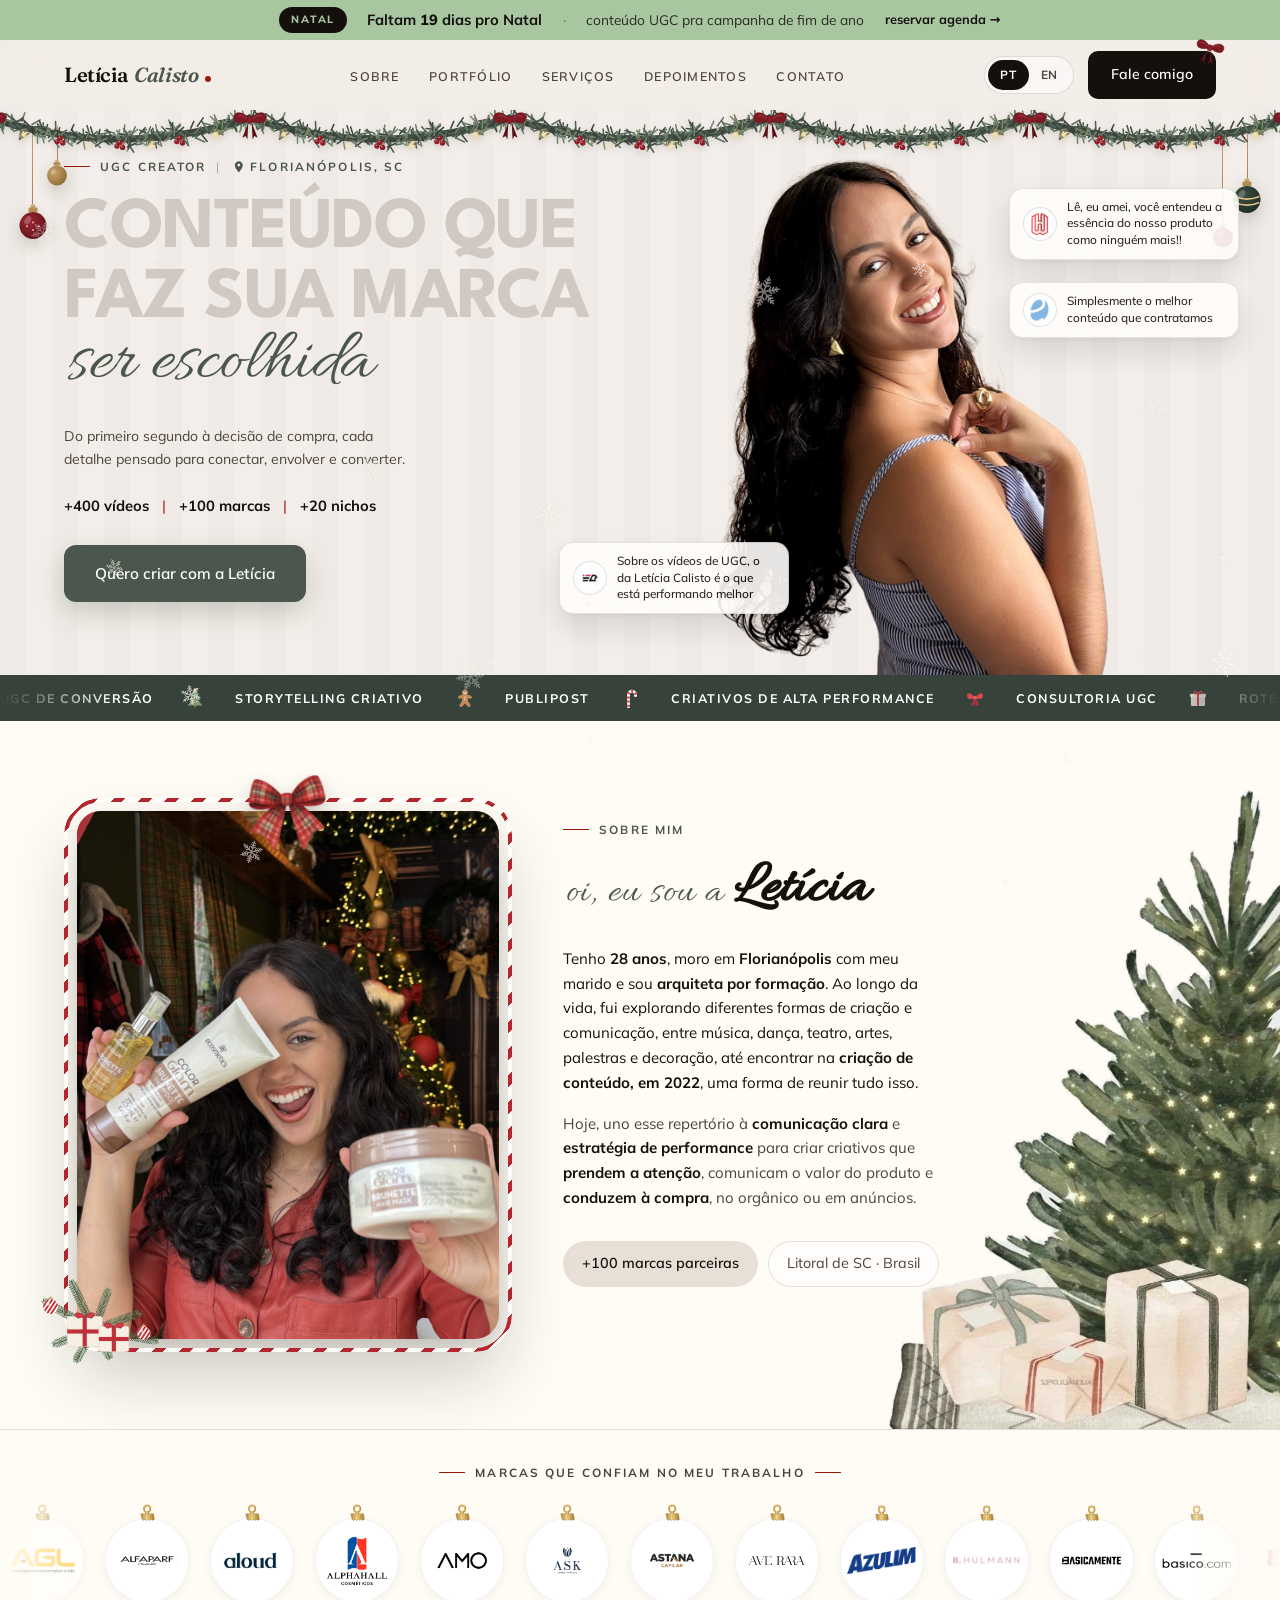
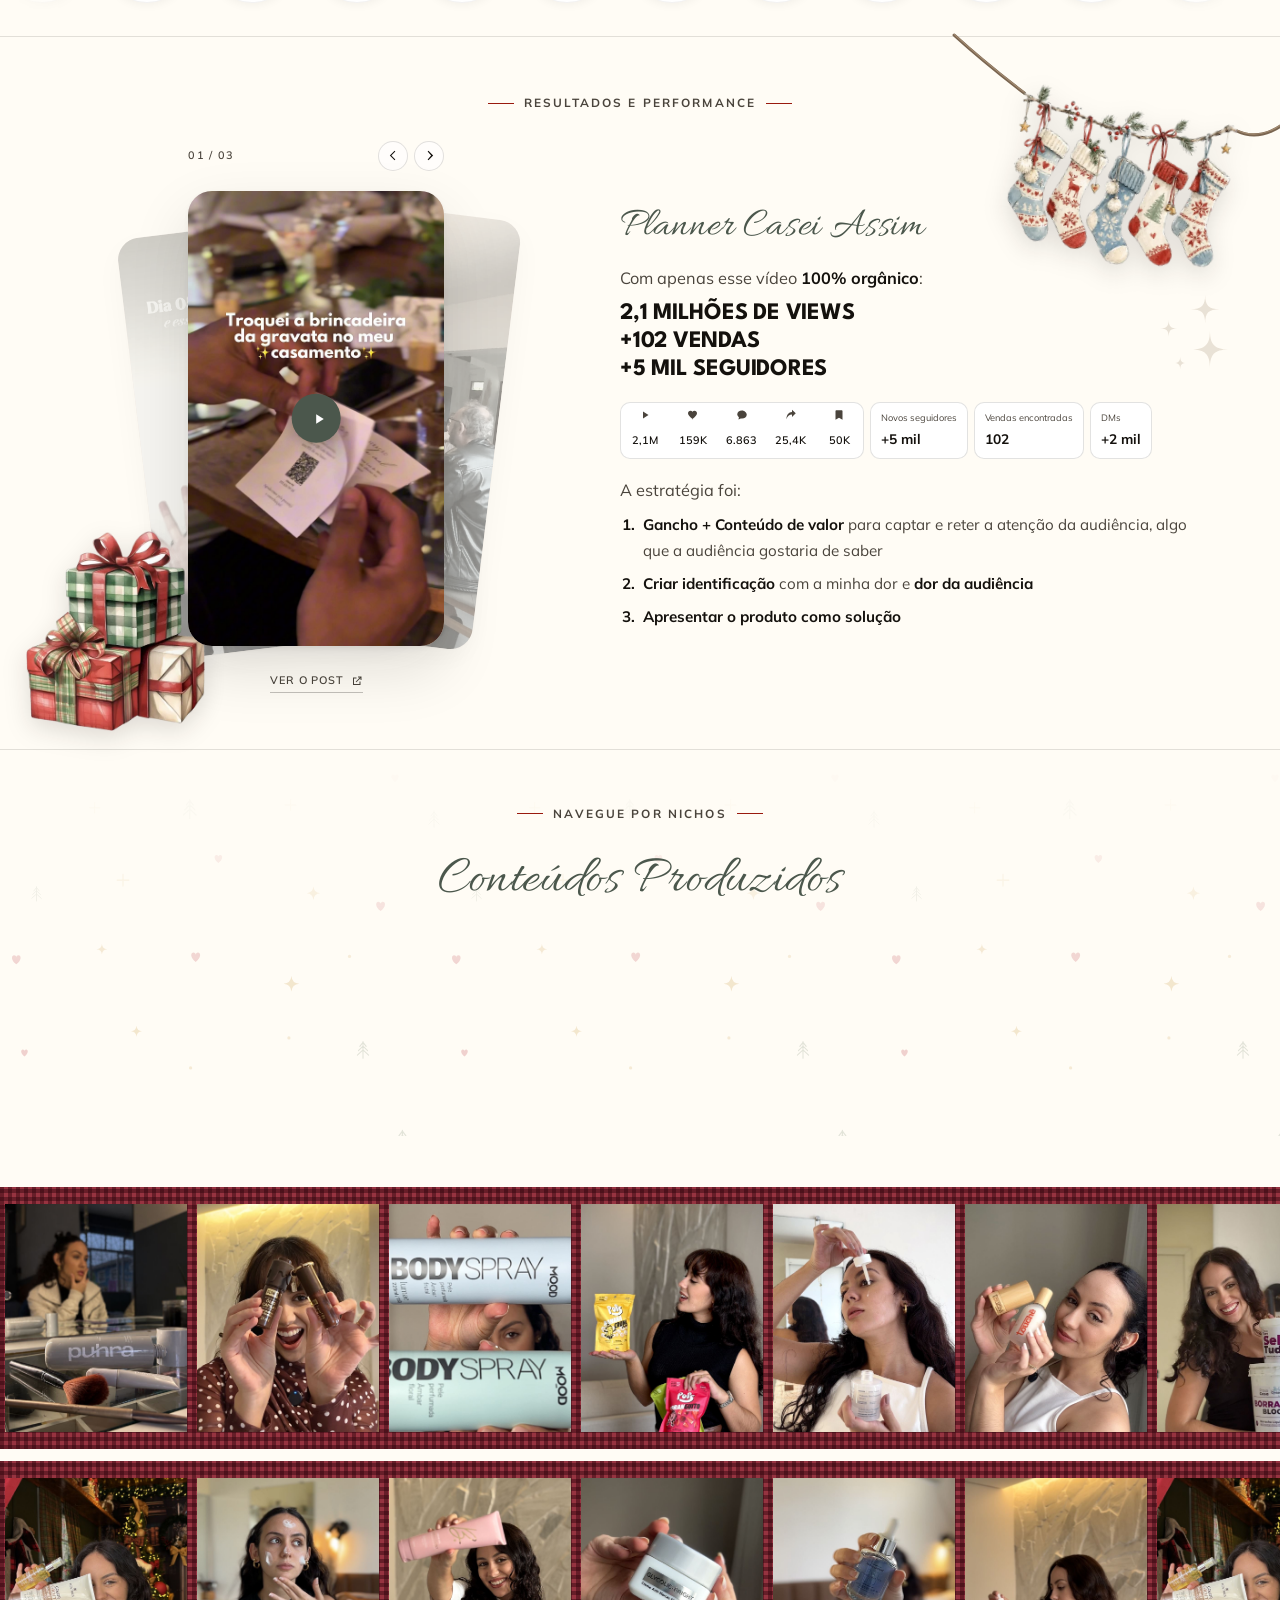
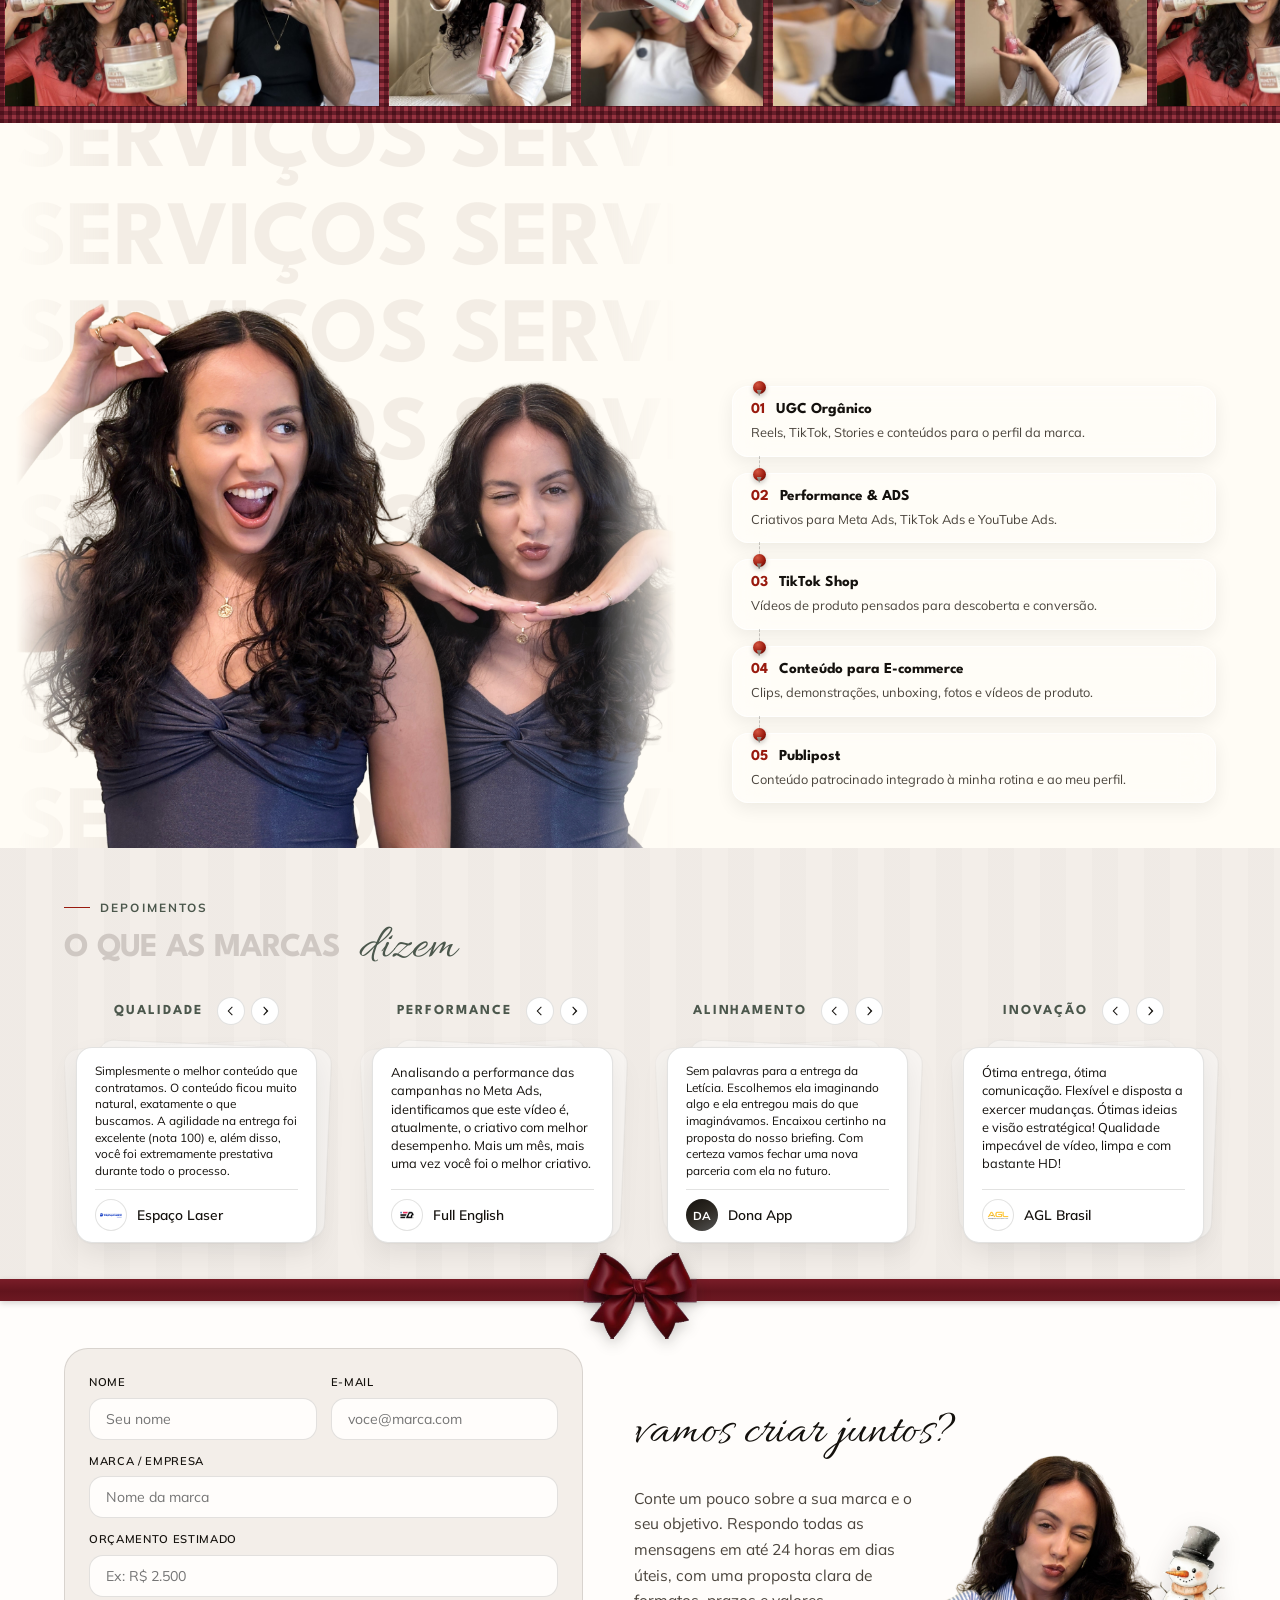
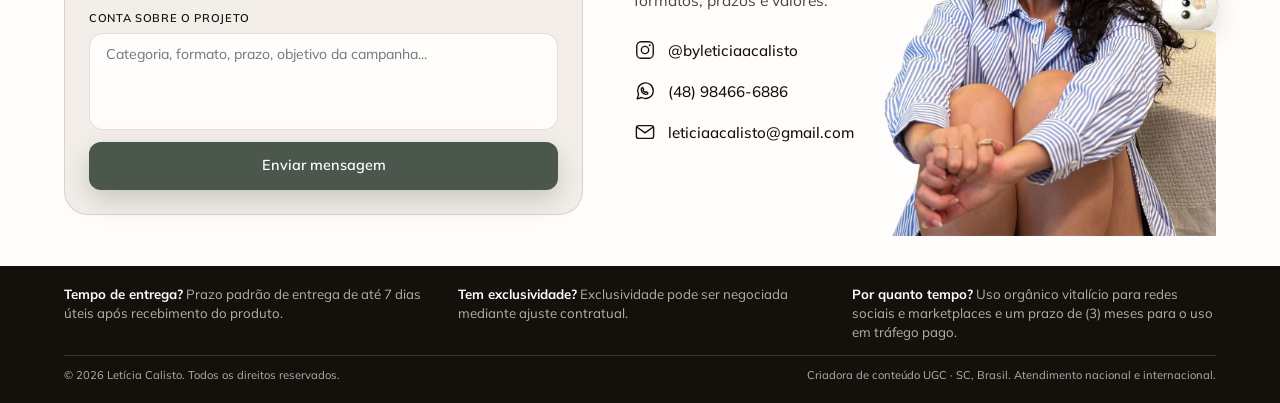
==== commit 64cf9654: "Site: decoração de Natal 2026 (temporária) e nichos em 2 linhas Tarja com contagem pro Natal, guirla" ====
--- a/index.html
+++ b/index.html
@@ -631,12 +631,17 @@
 /* Os nichos em balões. Eles quebram sozinhos em duas linhas quando não cabem
    numa só. Passando o mouse aparece só o contorno; o nicho aberto fica cheio. */
 .nichos{
-  display:flex;flex-wrap:wrap;justify-content:center;gap:7px;
+  display:flex;flex-wrap:wrap;justify-content:center;gap:6px;
   margin:clamp(24px,3vw,36px) auto clamp(28px,3.4vw,44px);
+}
+/* No computador a fileira de balões usa um pouco da margem lateral, para
+   todos os nichos caberem em duas linhas */
+@media (min-width:901px){
+  .nichos{margin-inline:calc(clamp(22px,5vw,76px) * -.6);}
 }
 .nicho{
   border:1px solid rgba(20,17,13,.09);border-radius:100px;background:#f3f1ec;
-  padding:6px 14px;cursor:pointer;font:inherit;font-size:.8rem;font-weight:500;
+  padding:6px 11px;cursor:pointer;font:inherit;font-size:.78rem;font-weight:500;
   color:var(--tinta);box-shadow:0 1px 2px rgba(20,17,13,.04);
   transition:background-color .25s ease, border-color .25s ease, color .25s ease, box-shadow .25s ease;
 }
@@ -1389,6 +1394,187 @@
   html{scroll-behavior:auto;}
   *,*::before,*::after{animation-duration:.001ms !important;animation-iteration-count:1 !important;transition-duration:.001ms !important;}
   .revelar{opacity:1;transform:none;}
+}
+
+/* =========================================================
+   DECORAÇÃO DE NATAL
+   Só um enfeite por cima do site: tudo aqui depende da classe "natal" no
+   <html>, que o código liga sozinho no período de CONFIG.natal. Fora dele,
+   nada disto aparece. Cores da paleta: verde-pinheiro #354037, sálvia
+   #767154, creme #F4EBE3, vinho #6F171F e dourado #C9A36A.
+   ========================================================= */
+/* Onde era cinza, um cinza puxado para o verde */
+html.natal{--azul:#4b574c;}
+html.natal .faixa{background:#36423a;}
+html.natal .btn--principal{box-shadow:0 10px 26px rgba(75,87,76,.26);}
+html.natal .btn--principal:hover,
+html.natal .topo .btn--topo:hover,
+html.natal .ideia__balao:hover{background:#3a463c;}
+
+/* A guirlanda pendurada no alto da capa (só na capa: ela rola junto) */
+html.natal #inicio{position:relative;}
+.natal-guirlanda{
+  position:absolute;left:0;right:0;top:var(--altura-topo);height:54px;pointer-events:none;z-index:3;
+  background-repeat:repeat-x;background-size:260px 54px;background-position:center top;
+  filter:drop-shadow(0 3px 3px rgba(20,17,13,.12));
+}
+/* Bolinhas penduradas na guirlanda, balançando de leve */
+.natal-enfeites{position:absolute;inset:0;pointer-events:none;z-index:2;overflow:hidden;}
+.natal-bola{
+  position:absolute;top:calc(var(--altura-topo) + 16px);display:flex;flex-direction:column;align-items:center;
+  transform-origin:top center;animation:natalBalanco 5.5s ease-in-out infinite;
+}
+.natal-bola::before{content:"";width:1px;height:var(--fio,60px);background:linear-gradient(#c9a36a,#a8844c);}
+.natal-bola svg{display:block;width:var(--tam,32px);height:auto;margin-top:-1px;filter:drop-shadow(0 6px 8px rgba(20,17,13,.18));}
+@keyframes natalBalanco{0%,100%{transform:rotate(-3.5deg);}50%{transform:rotate(3.5deg);}}
+
+/* O lacinho vinho no canto do botão "Fale comigo" */
+html.natal .topo .btn--topo{position:relative;overflow:visible;}
+html.natal .topo .btn--topo::after{
+  content:"";position:absolute;top:-13px;right:-11px;width:34px;height:26px;pointer-events:none;
+  background:var(--natal-laco) center/contain no-repeat;transform:rotate(14deg);
+}
+
+/* A neve: uma tela transparente por cima de tudo, que não pega clique */
+.natal-neve{position:fixed;inset:0;width:100%;height:100%;pointer-events:none;z-index:95;}
+
+/* Tarja de serviços: no lugar do losango, um enfeite de Natal por item,
+   repetindo a sequência de 8 */
+html.natal .faixa .marquise__grupo li::after{
+  content:"";width:20px;height:20px;flex:none;
+  background:var(--natal-ic-1) center/contain no-repeat;
+}
+html.natal .faixa .marquise__grupo li:nth-child(8n+2)::after{background-image:var(--natal-ic-2);}
+html.natal .faixa .marquise__grupo li:nth-child(8n+3)::after{background-image:var(--natal-ic-3);}
+html.natal .faixa .marquise__grupo li:nth-child(8n+4)::after{background-image:var(--natal-ic-4);}
+html.natal .faixa .marquise__grupo li:nth-child(8n+5)::after{background-image:var(--natal-ic-5);}
+html.natal .faixa .marquise__grupo li:nth-child(8n+6)::after{background-image:var(--natal-ic-6);}
+html.natal .faixa .marquise__grupo li:nth-child(8n+7)::after{background-image:var(--natal-ic-7);}
+html.natal .faixa .marquise__grupo li:nth-child(8n+8)::after{background-image:var(--natal-ic-8);}
+
+/* Conteúdos Produzidos: o fundo creme de sempre com desenhinhos espalhados
+   (arvorezinhas, brilhos e coraçõezinhos), bem clarinhos */
+html.natal #portfolio{position:relative;isolation:isolate;}
+html.natal #portfolio::before{
+  content:"";position:absolute;inset:0;z-index:-1;pointer-events:none;
+  background:var(--natal-padrao) center top/440px 440px;
+  /* Some no topo e vai aparecendo até o começo dos nichos, onde chega na
+     transparência normal da estampa */
+  -webkit-mask-image:linear-gradient(to bottom,transparent 0,rgba(0,0,0,.18) 70px,rgba(0,0,0,.55) 150px,#000 230px);
+  mask-image:linear-gradient(to bottom,transparent 0,rgba(0,0,0,.18) 70px,rgba(0,0,0,.55) 150px,#000 230px);
+}
+
+/* Fotos que correm: no lugar da moldura preta de filme, um xadrezinho vinho.
+   Tom sobre tom e com a moldura um pouco mais estreita que a do filme. */
+html.natal .foto-ugc{
+  padding:17px 5px;
+  background-color:#963340;
+  background-image:
+    repeating-linear-gradient(90deg,rgba(45,4,12,.45) 0 4px,transparent 4px 8px),
+    repeating-linear-gradient(0deg,rgba(45,4,12,.45) 0 4px,transparent 4px 8px);
+}
+html.natal .marquise--fotos .foto-ugc::before,
+html.natal .marquise--fotos .foto-ugc::after{display:none;}
+
+/* Sobre: foto e texto vão para a esquerda e a árvore com presentes "sai"
+   da lateral direita */
+html.natal #sobre{position:relative;overflow:hidden;}
+/* A foto fica com a mesma largura de sempre (a conta abaixo é a mesma que o
+   grid original faz); quem cede espaço para a árvore é a coluna do texto */
+html.natal .sobre__grade{
+  position:relative;z-index:1;
+  --foto-sobre:calc((min(1320px,100vw) - clamp(22px,14vw,200px) - clamp(22px,4vw,56px) - clamp(34px,5vw,72px)) * .9 / 2.1);
+  grid-template-columns:var(--foto-sobre) minmax(0,1fr);
+  padding-left:clamp(22px,6vw,96px);
+  padding-right:clamp(22px,26vw,400px);
+}
+html.natal .sobre__grade{align-items:start;}
+html.natal #titulo-sobre{white-space:nowrap;}
+/* Os dois selos embaixo do texto continuam lado a lado */
+@media (min-width:901px){
+  html.natal .sobre__selos{flex-wrap:nowrap;gap:10px;}
+  html.natal .sobre__selos li{white-space:nowrap;padding:10px 18px;}
+}
+.natal-arvore{
+  position:absolute;right:0;bottom:0;z-index:0;pointer-events:none;
+  height:min(92%,640px);width:auto;
+}
+/* A moldura de bengala doce em volta da foto do Sobre */
+html.natal .sobre__visual{position:relative;}
+.natal-moldura{
+  position:absolute;inset:-13px;border-radius:calc(var(--raio-g) + 13px);padding:4px;pointer-events:none;z-index:2;
+  background:repeating-linear-gradient(-45deg,#b3262f 0 8px,#fffdf8 8px 19px);
+  -webkit-mask:linear-gradient(#000 0 0) content-box,linear-gradient(#000 0 0);
+  -webkit-mask-composite:xor;mask-composite:exclude;
+  box-shadow:0 0 0 1px rgba(20,17,13,.04);
+}
+.natal-canto{position:absolute;left:-58px;bottom:-40px;width:clamp(130px,13vw,190px);z-index:3;pointer-events:none;}
+.natal-laco-foto{position:absolute;left:50%;top:-34px;width:clamp(64px,6vw,90px);transform:translateX(-50%) rotate(-4deg);z-index:3;pointer-events:none;
+  filter:drop-shadow(0 6px 8px rgba(20,17,13,.18));}
+
+/* Marcas parceiras: cada bolinha ganha o ganchinho dourado de bolinha de
+   Natal. A tarja ganha uma folga em cima para o gancho não ser cortado. */
+/* margin-top menor que o padding: abre um respiro entre o título e os ganchos */
+html.natal .marquise--logos{padding-top:26px;margin-top:-8px;}
+html.natal .marquise--logos .marquise__grupo li{position:relative;overflow:visible;}
+/* Sem o corte da bolinha (que esconderia o gancho), quem fica redonda é a
+   própria logo que preenche a bolinha toda */
+html.natal .marquise--logos .marca--preenchida img{border-radius:50%;}
+html.natal .marquise--logos .marquise__grupo li::before{
+  content:"";position:absolute;left:50%;top:0;z-index:2;pointer-events:none;
+  width:clamp(16px,1.7vw,22px);aspect-ratio:30/26;
+  transform:translate(-50%,-78%);
+  background:var(--natal-gancho) center/contain no-repeat;
+  transition:transform .28s ease;
+}
+html.natal .marquise--logos .marquise__grupo li:hover::before{transform:translate(-50%,calc(-78% - 3px)) scale(1.07);}
+
+/* A faixa vinho com laço na divisória antes do Contato, como a fita de um
+   presente. Ela tem altura zero: fica por cima da linha, sem empurrar nada. */
+.natal-faixa{position:relative;height:0;z-index:5;pointer-events:none;}
+.natal-faixa__fita{
+  position:absolute;left:0;right:0;top:-11px;height:22px;
+  background:linear-gradient(#7a1d28,#62141d 55%,#6c1822);
+  box-shadow:0 2px 6px rgba(20,17,13,.18);
+}
+.natal-faixa__laco{
+  position:absolute;left:50%;top:-37px;height:86px;width:auto;transform:translateX(-50%);
+  filter:drop-shadow(0 5px 7px rgba(20,17,13,.22));
+}
+
+/* Os enfeites soltos pelas seções (lista em CONFIG.natal.enfeites) */
+.natal-solto{position:absolute;z-index:1;pointer-events:none;height:auto;filter:drop-shadow(0 8px 12px rgba(20,17,13,.14));}
+.natal-galho{position:absolute;inset:0;width:100%;height:100%;z-index:1;pointer-events:none;overflow:visible;}
+
+/* Nichos: o "Destaques" em vinho com estrelinha, e o "Natal" no clima */
+.nicho--destaque{background:#f6ecdf;border-color:#e2cfb6;color:#6f171f;}
+.nicho--destaque::before{content:"✦";margin-right:7px;font-size:.8em;color:#c9a36a;}
+.nicho--destaque:hover{background:#fbf3e9;border-color:#c9a36a;}
+.nicho--destaque[aria-pressed="true"]{background:#6f171f;border-color:#6f171f;color:#f4ebe3;}
+.nicho--destaque[aria-pressed="true"]::before{color:#e9c98f;}
+.nicho--natal{background:#f3e1df;border-color:#e2c1bd;}
+.nicho--natal::before{content:"❄";margin-right:6px;font-size:.85em;color:#6f171f;opacity:.7;}
+.nicho--natal:hover{background:#f8eceb;border-color:#c98f89;}
+.nicho--natal[aria-pressed="true"]{background:#354037;border-color:#354037;color:#f4ebe3;}
+.nicho--natal[aria-pressed="true"]::before{color:#f4ebe3;}
+
+@media (max-width:900px){
+  html.natal .sobre__grade{grid-template-columns:minmax(0,1fr) minmax(0,1.1fr);}
+  .natal-guirlanda{height:38px;background-size:184px 38px;}
+  .natal-bola{top:calc(var(--altura-topo) + 10px);}
+  .natal-bola--extra,.natal-bola--left{display:none;}
+  .natal-arvore{display:none;}
+  html.natal .sobre__grade{padding-left:clamp(16px,4vw,40px);padding-right:clamp(16px,4vw,40px);}
+  .natal-canto{left:-30px;bottom:-26px;width:96px;}
+  .natal-laco-foto{top:-22px;width:52px;}
+  .natal-moldura{inset:-8px;padding:3px;border-radius:calc(var(--raio-g) + 8px);}
+  .natal-solto--pc{display:none;}
+  html.natal .faixa .marquise__grupo li::after{width:16px;height:16px;}
+  .natal-faixa__fita{top:-8px;height:16px;}
+  .natal-faixa__laco{top:-27px;height:62px;}
+}
+@media (prefers-reduced-motion:reduce){
+  .natal-bola{animation:none;}
 }
 </style>
 </head>
@@ -2123,19 +2309,57 @@
     ]
   },
 
-  /* EDITE AQUI: a tarja de cima, com a contagem regressiva da Black Friday.
-     mes e dia são a data da Black Friday (27/11). A tarja aparece quando faltam
-     até "alcanceDias" dias e some sozinha depois da data. */
+  /* EDITE AQUI: a tarja de cima, com a contagem regressiva do Natal.
+     mes e dia são a data do Natal (25/12). Até a data, a tarja conta os dias;
+     do dia 25 até o fim da decoração (natal.ate) ela troca para "festa".
+     Fora desse período ela some sozinha. */
   blackFriday: {
-    tag: "Black Friday",
+    tag: "Natal",
     faltam: "Faltam",
     dias: "dias",
-    depois: "pra Black Friday",
-    texto: "conteúdo UGC que vende no dia",
+    depois: "pro Natal",
+    texto: "conteúdo UGC pra campanha de fim de ano",
+    festa: "Feliz Natal e boas festas!",
     link: "reservar agenda",
-    mes: 11,
-    dia: 27,
-    alcanceDias: 100
+    rastreio: "cta_natal",
+    mes: 12,
+    dia: 25,
+    alcanceDias: 40
+  },
+
+  /* EDITE AQUI: a decoração de Natal (guirlanda, bolinhas, laço, neve e as
+     cores da tarja). É só um enfeite por cima do site: nada do site muda.
+     Ela liga sozinha a partir de "de" e desliga sozinha depois de "ate"
+     (Dia de Reis). Para tirar antes, troque ativo para false. */
+  natal: {
+    ativo: true,
+    de: { mes: 11, dia: 20 },
+    ate: { mes: 1, dia: 6 },
+    neve: true,
+    /* A foto do Sobre durante o Natal (depois volta sozinha para a de sempre) */
+    fotoSobre: {
+      imagem: "imagens/natal/sobre-natal.jpg",
+      alt: "Letícia rindo, com um olho coberto pelo tubo de creme Color Glam e o pote de máscara na outra mão, em frente a uma árvore de Natal",
+      posicaoFoto: "50% 45%"
+    },
+    /* Os enfeites soltos pelas seções. Para mudar de lugar, mexa no
+       "estilo": left/right e top/bottom são a posição dentro da seção,
+       width é o tamanho e rotate gira. "secao" é o id da seção (inicio,
+       sobre, marcas, case, portfolio, fotos, servicos, depoimentos,
+       contato). soComputador: true esconde no celular. */
+    enfeites: [
+      /* "galho" continua o galhinho da imagem até as bordas: as duas pontas
+         dele na imagem (em fração da largura e da altura) */
+      { arquivo: "imagens/natal/meias.webp", secao: "case", soComputador: true,
+        estilo: "right:4%;top:58px;width:clamp(170px,17vw,250px);transform:rotate(9deg)",
+        galho: { esquerda: [0.004, 0.083], direita: [0.996, 0.108] } },
+      { arquivo: "imagens/natal/presentes.webp", secao: "case", soComputador: true,
+        estilo: "left:2%;bottom:18px;width:clamp(150px,14vw,220px)" },
+      /* "dentro" põe o enfeite dentro de um elemento da seção: aqui, na foto
+         do Contato, em pé na cadeira */
+      { arquivo: "imagens/natal/boneco-neve.webp", secao: "contato", dentro: ".contato__foto", soComputador: true,
+        estilo: "right:-3%;bottom:34.6%;width:clamp(57px,5.2vw,74px);z-index:2" }
+    ]
   },
 
   /* EDITE AQUI: o popup "ideia grátis". Abre depois de "atraso" segundos; se a
@@ -2215,7 +2439,7 @@
   "Educação e Negócios": "Education & Business", "Grupo de Promoções": "Deals Group",
   "Fitness e Alimentação Saudável": "Fitness & Healthy Eating", "Saúde": "Health",
   "Viagem e Turismo": "Travel & Tourism", "Entretenimento e Presentes": "Entertainment & Gifts",
-  "Limpeza": "Cleaning", "Natal": "Christmas",
+  "Limpeza": "Cleaning", "Natal": "Christmas", "Destaques": "Highlights",
   "Reforma": "Renovation", "Cozinha": "Kitchen", "Cama e Banho": "Bed & bath", "Decoração": "Decor",
   "Iluminação": "Lighting", "Cama": "Bed", "Hidratante": "Moisturizer", "Desodorante": "Deodorant",
   "Dentes": "Teeth", "Cuidado Geral": "General care", "Bolsa": "Bag", "Sapato": "Shoes",
@@ -2267,8 +2491,9 @@
   ],
   botaoMenu: "Let's talk",
   blackFriday: {
-    faltam: "", dias: "days", depois: "until Black Friday",
-    texto: "UGC content that sells on the day", link: "book my calendar"
+    tag: "Christmas", faltam: "", dias: "days", depois: "until Christmas",
+    texto: "UGC content for your holiday campaign", festa: "Merry Christmas and happy holidays!",
+    link: "book my calendar"
   },
   hero: {
     rotuloLocal: "Florianópolis, Brazil",
@@ -2593,42 +2818,442 @@
   });
   document.querySelector(".pular").textContent = T.pular;
 
-  /* A tarja de cima, com a contagem regressiva da Black Friday. Ela só aparece
-     quando faltam poucos dias e some sozinha depois da data. */
+  /* ---------- Decoração de Natal ----------
+     Liga sozinha entre natal.de e natal.ate (o período passa da virada do
+     ano). Não muda nada do site: só pendura enfeites por cima. */
+  const natalAtivo = (function(){
+    const n = CONFIG.natal;
+    if(!n || !n.ativo) return false;
+    const hoje = new Date();
+    const valor = function(d){ return d.mes * 100 + d.dia; };
+    const agoraMD = (hoje.getMonth() + 1) * 100 + hoje.getDate();
+    const de = valor(n.de), ate = valor(n.ate);
+    return de <= ate ? (agoraMD >= de && agoraMD <= ate) : (agoraMD >= de || agoraMD <= ate);
+  })();
+
+  if(natalAtivo){
+    document.documentElement.classList.add("natal");
+    const semMovimento = window.matchMedia("(prefers-reduced-motion: reduce)").matches;
+    const raiz = document.documentElement.style;
+
+    /* A foto de Natal no Sobre, só enquanto a decoração estiver ligada */
+    if(CONFIG.natal.fotoSobre) Object.assign(CONFIG.sobre, CONFIG.natal.fotoSobre);
+
+    /* Sorteio com semente: os desenhos saem sempre iguais, sem "pular" a cada visita */
+    let semente = 7;
+    const sorte = function(){ semente = (semente * 16807) % 2147483647; return (semente - 1) / 2147483646; };
+    const svgUrl = function(svg){ return 'url("data:image/svg+xml;charset=utf-8,' + encodeURIComponent(svg) + '")'; };
+    const svg = function(viewBox, miolo){ return '<svg xmlns="http://www.w3.org/2000/svg" viewBox="' + viewBox + '">' + miolo + '</svg>'; };
+
+    /* O laço vinho, usado na guirlanda e no botão */
+    const laco = function(cx, cy, s){
+      return '<g transform="translate(' + cx + ' ' + cy + ') scale(' + s + ')">' +
+        '<path d="M-2 4 L-9 22 L-5 20 L-3 24 Z" fill="#5c1219"/>' +
+        '<path d="M2 4 L9 22 L5 20 L3 24 Z" fill="#5c1219"/>' +
+        '<path d="M-1 0 C-8 -10 -20 -9 -19 -1 C-18 7 -7 5 -1 1 Z" fill="#7d1a23" stroke="#5c1219" stroke-width=".8"/>' +
+        '<path d="M1 0 C8 -10 20 -9 19 -1 C18 7 7 5 1 1 Z" fill="#7d1a23" stroke="#5c1219" stroke-width=".8"/>' +
+        '<path d="M-14 -3 C-11 -5 -7 -4 -4 -1" stroke="#a3343c" stroke-width="1.2" fill="none" stroke-linecap="round"/>' +
+        '<path d="M14 -3 C11 -5 7 -4 4 -1" stroke="#a3343c" stroke-width="1.2" fill="none" stroke-linecap="round"/>' +
+        '<ellipse cx="0" cy="1" rx="3.6" ry="4.2" fill="#8f1d25" stroke="#5c1219" stroke-width=".8"/>' +
+      '</g>';
+    };
+    raiz.setProperty("--natal-laco", svgUrl(svg("-21 -11 42 36", laco(0, 0, 1))));
+    /* O ganchinho dourado das bolinhas das marcas */
+    raiz.setProperty("--natal-gancho", svgUrl(svg("0 0 30 26",
+      '<defs><linearGradient id="o" x1="0" x2="1"><stop offset="0" stop-color="#b8883a"/><stop offset=".45" stop-color="#f4dc93"/><stop offset="1" stop-color="#a87a2e"/></linearGradient></defs>' +
+      '<ellipse cx="15" cy="6.2" rx="4.3" ry="4.6" fill="none" stroke="#b8883a" stroke-width="2.4"/>' +
+      '<ellipse cx="15" cy="6.2" rx="4.3" ry="4.6" fill="none" stroke="#f1d78c" stroke-width="1" transform="translate(-.4 -.3)"/>' +
+      '<rect x="12.6" y="9.6" width="4.8" height="3.6" rx="1" fill="url(#o)"/>' +
+      '<path d="M6.5 13h17l1.2 7.4c-1.4 2-2.8 2-4.1 0-1.3 2-2.8 2-4.1 0-1.4 2-2.8 2-4.2 0-1.3 2-2.8 2-4.1 0z" fill="url(#o)" stroke="#9a6d27" stroke-width=".6"/>' +
+      '<path d="M9 14.5v4.5M12.4 14.5v4.5M15.8 14.5v4.5M19.2 14.5v4.5M22 14.5v4" stroke="#a97c33" stroke-width=".7" opacity=".7"/>')));
+
+    /* Os 8 enfeites que separam os serviços na tarja escura */
+    const icones = [
+      /* arvorezinha */
+      '<path d="M12 1.5l5.5 7h-3l4.5 6.2h-3.2L21 21H3l5.2-6.3H5l4.5-6.2h-3z" fill="#7f9b74"/><rect x="11" y="20.5" width="2" height="2.6" fill="#a07a55"/>' +
+        '<circle cx="12" cy="2" r="1.7" fill="#e9c98f"/><circle cx="10" cy="12" r="1" fill="#d9534f"/><circle cx="14.4" cy="16.6" r="1" fill="#e9c98f"/><circle cx="9" cy="18" r="1" fill="#d9534f"/>',
+      /* biscoito de gengibre */
+      '<path d="M12 1.8a3.6 3.6 0 0 1 2.6 6.1l4.6 1.3a1.9 1.9 0 0 1-.9 3.6l-2.9-.5.6 4.3 2.4 3.3a1.9 1.9 0 0 1-3 2.3L12 18.6l-3.4 3.6a1.9 1.9 0 0 1-3-2.3l2.4-3.3.6-4.3-2.9.5a1.9 1.9 0 0 1-.9-3.6l4.6-1.3A3.6 3.6 0 0 1 12 1.8z" fill="#c08a5a"/>' +
+        '<circle cx="10.8" cy="5" r=".7" fill="#fff"/><circle cx="13.2" cy="5" r=".7" fill="#fff"/><path d="M10.6 6.8q1.4 1 2.8 0" stroke="#fff" stroke-width=".8" fill="none" stroke-linecap="round"/>' +
+        '<circle cx="12" cy="11" r=".8" fill="#fff"/><circle cx="12" cy="13.6" r=".8" fill="#fff"/>',
+      /* bengala doce */
+      '<path d="M9 22.5V8a4.2 4.2 0 0 1 8.4 0v1.2" stroke="#fff" stroke-width="3.4" fill="none" stroke-linecap="round"/>' +
+        '<path d="M9 22.5V8a4.2 4.2 0 0 1 8.4 0v1.2" stroke="#d9474c" stroke-width="3.4" fill="none" stroke-dasharray="2.4 2.6"/>',
+      /* laço */
+      '<path d="M11 11C7 5 2 5 2.5 9.5S8 14 11 12z" fill="#d9474c"/><path d="M13 11c4-6 9-6 8.5-1.5S16 14 13 12z" fill="#d9474c"/>' +
+        '<path d="M11 12.5L7 21l2.6-1 1.4 2.4 1-9.5zM13 12.5l4 8.5-2.6-1-1.4 2.4-1-9.5z" fill="#b8323c"/><circle cx="12" cy="11.6" r="2.3" fill="#e05a5f"/>',
+      /* presente */
+      '<rect x="3.5" y="10" width="17" height="11.5" rx="1" fill="#f4ebe3"/><rect x="2.5" y="7" width="19" height="4" rx="1" fill="#fffaf2"/>' +
+        '<rect x="10.8" y="7" width="2.4" height="14.5" fill="#d9474c"/><path d="M12 7C9 2 5.5 4 8 6.6zM12 7c3-5 6.5-3 4-.4z" fill="none" stroke="#d9474c" stroke-width="1.6"/>',
+      /* floco de neve */
+      '<g stroke="#f4ebe3" stroke-width="1.5" stroke-linecap="round" fill="none"><path d="M12 2v20M3.3 7l17.4 10M3.3 17l17.4-10"/>' +
+        '<path d="M9.6 3.8L12 6l2.4-2.2M9.6 20.2L12 18l2.4 2.2M3.6 10.4l3.2-.6-1-3.1M20.4 13.6l-3.2.6 1 3.1M3.6 13.6l3.2.6-1 3.1M20.4 10.4l-3.2-.6 1-3.1"/></g>',
+      /* bolinha */
+      '<path d="M12 1.5v3" stroke="#e9c98f" stroke-width="1.2"/><rect x="9.6" y="4.2" width="4.8" height="3" rx=".8" fill="#e9c98f"/>' +
+        '<circle cx="12" cy="14.5" r="7.8" fill="#d9474c"/><path d="M4.6 12.6q7.4 3.4 14.8 0M4.6 16.6q7.4 3.4 14.8 0" stroke="#f4ebe3" stroke-width="1.1" fill="none" opacity=".85"/>' +
+        '<ellipse cx="9" cy="11.5" rx="1.6" ry="2.4" fill="#fff" opacity=".35" transform="rotate(30 9 11.5)"/>',
+      /* caneca de chocolate quente */
+      '<path d="M4 9.5h13v7.5a5 5 0 0 1-5 5H9a5 5 0 0 1-5-5z" fill="#d9474c"/><path d="M17 11.2h1.6a2.7 2.7 0 0 1 0 5.4H17" stroke="#d9474c" stroke-width="1.8" fill="none"/>' +
+        '<path d="M3.4 9.8c0-2.4 2-2.8 3-2.2.4-2.6 4-3.4 5.4-1 1.6-1.6 4.6-.6 4.6 1.8 1.4.2 1.4 1.4 1 1.6z" fill="#fffaf2"/><path d="M10.5 13.8c-1.6-1.6-3.2 0-1.6 1.6l1.6 1.4 1.6-1.4c1.6-1.6 0-3.2-1.6-1.6z" fill="#fffaf2"/>'
+    ];
+    icones.forEach(function(miolo, i){ raiz.setProperty("--natal-ic-" + (i + 1), svgUrl(svg("0 0 24 24", miolo))); });
+
+    /* O fundinho do Conteúdos Produzidos: arvorezinhas, brilhos e corações,
+       espalhados numa grade com um tanto de sorteio para não parecer grade */
+    (function(){
+      const L = 440, celula = 88;
+      const arvore = function(x, y, s){
+        return '<g transform="translate(' + x + ' ' + y + ') scale(' + s + ')" stroke="#8f9c88" stroke-width="1.5" fill="none" stroke-linecap="round" stroke-linejoin="round" opacity=".85">' +
+          '<path d="M0 -12V12M-4.5 -5L0 -11 4.5 -5M-6.5 1L0 -5.5 6.5 1M-8 7.5L0 0 8 7.5"/></g>';
+      };
+      const brilho = function(x, y, s){
+        return '<path transform="translate(' + x + ' ' + y + ') scale(' + s + ')" d="M0 -10Q.8 -.8 10 0Q.8 .8 0 10Q-.8 .8 -10 0Q-.8 -.8 0 -10z" fill="#d3a85d" opacity=".85"/>';
+      };
+      const cruz = function(x, y, s){
+        return '<path transform="translate(' + x + ' ' + y + ') scale(' + s + ')" d="M0 -7V7M-7 0H7" stroke="#d3a85d" stroke-width="1.3" stroke-linecap="round" opacity=".8"/>';
+      };
+      const coracao = function(x, y, s){
+        return '<path transform="translate(' + x + ' ' + y + ') scale(' + s + ')" d="M0 5C-7 0-6-6-2.6-6-1.2-6 0-4.8 0-3.6 0-4.8 1.2-6 2.6-6 6-6 7 0 0 5z" fill="#b8323c" opacity=".7"/>';
+      };
+      const ponto = function(x, y){ return '<circle cx="' + x + '" cy="' + y + '" r="1.6" fill="#d3a85d" opacity=".7"/>'; };
+      const tipos = [arvore, brilho, coracao, cruz, ponto, brilho, arvore, ponto, coracao, cruz];
+      let miolo = "", k = 0;
+      for(let lin = 0; lin < 5; lin++){
+        for(let col = 0; col < 5; col++){
+          const x = (col * celula + 14 + sorte() * (celula - 28)).toFixed(1);
+          const y = (lin * celula + 14 + sorte() * (celula - 28)).toFixed(1);
+          const tipo = tipos[(k++ * 3 + lin) % tipos.length];
+          miolo += tipo(x, y, ((tipo === brilho ? .55 + sorte() * .6 : .8 + sorte() * .4) * .72).toFixed(2));
+        }
+      }
+      raiz.setProperty("--natal-padrao", svgUrl('<svg xmlns="http://www.w3.org/2000/svg" width="' + L + '" height="' + L + '" viewBox="0 0 ' + L + ' ' + L + '"><g opacity=".3">' + miolo + '</g></svg>'));
+    })();
+
+    /* A guirlanda da capa: um galho de pinheiro que cai em curva entre dois
+       laços, com frutinhas vermelhas e luzinhas piscando */
+    (function(){
+      const L = 260, A = 54;
+      const ponto = function(t){ return { x: L * t, y: 8 + 84 * t * (1 - t) }; };
+      let galho = "", agulhas = "", frutas = "", luzes = "";
+      for(let t = 0; t <= 1.0001; t += 0.02){
+        const p = ponto(t);
+        galho += (t === 0 ? "M" : "L") + p.x.toFixed(1) + " " + p.y.toFixed(1);
+      }
+      const verdes = ["#26302a", "#2f3d31", "#3b4c3e", "#4b6150", "#5d755c", "#6c7d5c"];
+      for(let i = 0; i < 300; i++){
+        const t = sorte(), p = ponto(t);
+        const ox = (sorte() - .5) * 10, oy = (sorte() - .5) * 12;
+        const ang = sorte() * Math.PI * 2, comp = 5 + sorte() * 6;
+        const x1 = p.x + ox, y1 = p.y + oy;
+        agulhas += '<line x1="' + x1.toFixed(1) + '" y1="' + y1.toFixed(1) + '" x2="' + (x1 + Math.cos(ang) * comp).toFixed(1) +
+          '" y2="' + (y1 + Math.sin(ang) * comp).toFixed(1) + '" stroke="' + verdes[Math.floor(sorte() * verdes.length)] + '"/>';
+      }
+      [0.27, 0.5, 0.73].forEach(function(t){
+        const p = ponto(t);
+        [[-3, 2], [2.6, 3.4], [0, -1.6]].forEach(function(d){
+          frutas += '<circle cx="' + (p.x + d[0]).toFixed(1) + '" cy="' + (p.y + 5 + d[1]).toFixed(1) + '" r="2.7" fill="#8f1d25"/>' +
+            '<circle cx="' + (p.x + d[0] - .8).toFixed(1) + '" cy="' + (p.y + 4.2 + d[1]).toFixed(1) + '" r=".8" fill="#e8a3a3" opacity=".8"/>';
+        });
+      });
+      [0.13, 0.38, 0.62, 0.87].forEach(function(t, i){
+        const p = ponto(t);
+        const pisca = semMovimento ? "" :
+          '<animate attributeName="opacity" values=".35;1;.35" dur="' + (2.6 + i * .5) + 's" begin="' + (i * .7) + 's" repeatCount="indefinite"/>';
+        luzes += '<g><circle cx="' + p.x.toFixed(1) + '" cy="' + (p.y + 7).toFixed(1) + '" r="6" fill="#f6d58a" opacity=".28"/>' +
+          '<circle cx="' + p.x.toFixed(1) + '" cy="' + (p.y + 7).toFixed(1) + '" r="2.4" fill="#fbe6b0"/>' + pisca + '</g>';
+      });
+      const desenho = '<svg xmlns="http://www.w3.org/2000/svg" viewBox="0 0 ' + L + ' ' + A + '" width="' + L + '" height="' + A + '">' +
+        /* Só o verde do galho fica 10% transparente; frutinhas, luzes e laços não */
+        '<g opacity=".9"><path d="' + galho + '" stroke="#26302a" stroke-width="7" fill="none" stroke-linecap="round"/>' +
+        '<g stroke-width="1.5" stroke-linecap="round">' + agulhas + '</g></g>' + frutas + luzes +
+        laco(0, 9, .85) + laco(L, 9, .85) + '</svg>';
+      const guirlanda = document.createElement("div");
+      guirlanda.className = "natal-guirlanda";
+      guirlanda.setAttribute("aria-hidden", "true");
+      guirlanda.style.backgroundImage = svgUrl(desenho);
+      $("inicio").appendChild(guirlanda);
+    })();
+
+    /* As bolinhas penduradas nas laterais da capa */
+    const bola = function(cor, escura, detalhe){
+      return '<svg xmlns="http://www.w3.org/2000/svg" viewBox="0 0 40 50" aria-hidden="true">' +
+        '<path d="M17 2 h6 v5 h-6z" fill="#c9a36a"/><rect x="14" y="6" width="12" height="6" rx="1.5" fill="#b28c50"/>' +
+        '<defs><radialGradient id="g' + cor.slice(1) + '" cx=".35" cy=".35" r=".75"><stop offset="0" stop-color="' + cor + '"/>' +
+        '<stop offset="1" stop-color="' + escura + '"/></radialGradient></defs>' +
+        '<circle cx="20" cy="30" r="18" fill="url(#g' + cor.slice(1) + ')"/>' + detalhe +
+        '<ellipse cx="13" cy="23" rx="4" ry="6" fill="#fff" opacity=".22" transform="rotate(30 13 23)"/></svg>';
+    };
+    (function(){
+      const faixas = '<path d="M3.5 26 Q20 33 36.5 26" stroke="#e1c48a" stroke-width="2" fill="none"/>' +
+                     '<path d="M3.5 34 Q20 41 36.5 34" stroke="#e1c48a" stroke-width="2" fill="none"/>';
+      const pontos = '<g fill="#f4ebe3" opacity=".75"><circle cx="12" cy="31" r="1.3"/><circle cx="20" cy="36" r="1.3"/><circle cx="28" cy="31" r="1.3"/><circle cx="20" cy="26" r="1.3"/></g>';
+      const enfeites = [
+        { lado: "left",  pos: "clamp(4px,1.4vw,28px)", fio: 78, tam: 30, svg: bola("#9b2630", "#5c1219", pontos), atraso: 0 },
+        { lado: "left",  pos: "clamp(30px,3.6vw,64px)", fio: 34, tam: 22, svg: bola("#c9a36a", "#8a6a33", ""), atraso: -1.6, extra: true },
+        { lado: "right", pos: "clamp(4px,1.4vw,28px)", fio: 52, tam: 30, svg: bola("#3f5243", "#1f2a22", faixas), atraso: -.8 },
+        { lado: "right", pos: "clamp(30px,3.6vw,64px)", fio: 96, tam: 22, svg: bola("#b8323c", "#6f171f", ""), atraso: -2.4, extra: true }
+      ];
+      const caixa = document.createElement("div");
+      caixa.className = "natal-enfeites";
+      caixa.setAttribute("aria-hidden", "true");
+      caixa.innerHTML = enfeites.map(function(e){
+        return '<span class="natal-bola natal-bola--' + e.lado + (e.extra ? ' natal-bola--extra' : '') + '" style="' + e.lado + ':' + e.pos +
+          ';--fio:' + e.fio + 'px;--tam:' + e.tam + 'px;animation-delay:' + e.atraso + 's">' + e.svg + '</span>';
+      }).join("");
+      $("inicio").appendChild(caixa);
+    })();
+
+    /* O raminho do canto da moldura do Sobre: galhinhos finos de pinheiro,
+       dois presentinhos e duas bolinhas listradas */
+    const cantoSobre = (function(){
+      const raminho = function(x, y, ang, comp){
+        const a = ang * Math.PI / 180;
+        const dx = Math.cos(a), dy = Math.sin(a);
+        let s = '<path d="M' + x + ' ' + y + 'l' + (dx * comp).toFixed(1) + ' ' + (dy * comp).toFixed(1) + '" stroke="#6b5a45" stroke-width="1.1"/>';
+        for(let d = 4; d < comp; d += 2.6){
+          const px = x + dx * d, py = y + dy * d;
+          const tam = 7 * Math.min(1, (comp - d) / 14 + .35);
+          [-1, 1].forEach(function(lado){
+            const b = a + lado * 0.75;
+            s += '<path d="M' + px.toFixed(1) + ' ' + py.toFixed(1) + 'l' + (Math.cos(b) * tam).toFixed(1) + ' ' + (Math.sin(b) * tam).toFixed(1) +
+              '" stroke="' + (sorte() < .5 ? "#3f5a3f" : sorte() < .5 ? "#557455" : "#6d8a66") + '" stroke-width="1.05" stroke-linecap="round"/>';
+          });
+        }
+        return s;
+      };
+      const presente = function(x, y, w, h){
+        return '<rect x="' + x + '" y="' + y + '" width="' + w + '" height="' + h + '" rx="2" fill="#f7efe4" stroke="#e5d9c8" stroke-width=".8"/>' +
+          '<rect x="' + (x + w / 2 - 2.5) + '" y="' + y + '" width="5" height="' + h + '" fill="#c0303a"/>' +
+          '<rect x="' + x + '" y="' + (y + h / 2 - 2.5) + '" width="' + w + '" height="5" fill="#c0303a"/>' +
+          '<path d="M' + (x + w / 2) + ' ' + y + 'c-10 -9 -16 -2 -8 2zM' + (x + w / 2) + ' ' + y + 'c10 -9 16 -2 8 2z" fill="#d23c45" stroke="#9e2630" stroke-width=".8"/>';
+      };
+      const listrada = function(x, y, r, id){
+        return '<defs><clipPath id="' + id + '"><circle cx="' + x + '" cy="' + y + '" r="' + r + '"/></clipPath></defs>' +
+          '<path d="M' + x + ' ' + (y - r - 4) + 'v4" stroke="#c9a36a" stroke-width="1"/><rect x="' + (x - 2.4) + '" y="' + (y - r - 2) + '" width="4.8" height="3" fill="#c9a36a"/>' +
+          '<circle cx="' + x + '" cy="' + y + '" r="' + r + '" fill="#fffaf3"/>' +
+          '<g clip-path="url(#' + id + ')" stroke="#c0303a" stroke-width="2.2">' +
+            [-8, -3, 2, 7, 12].map(function(d){ return '<path d="M' + (x - r - 4 + d) + ' ' + (y + r + 2) + 'l' + (r * 1.6) + ' ' + (-r * 2.4) + '"/>'; }).join("") + '</g>' +
+          '<circle cx="' + (x - r * .35) + '" cy="' + (y - r * .35) + '" r="' + (r * .25) + '" fill="#fff" opacity=".6"/>';
+      };
+      let ramos = "";
+      [[90, 120, -150, 70], [90, 120, -115, 64], [90, 120, -70, 52], [90, 120, 10, 78], [90, 120, -20, 60], [90, 120, 160, 52], [90, 120, 60, 40], [90, 120, 120, 44]].forEach(function(r){
+        ramos += raminho(r[0], r[1], r[2], r[3]);
+      });
+      return svg("0 0 200 170", '<g>' + ramos + '</g>' +
+        presente(58, 104, 42, 36) + presente(96, 116, 36, 30) +
+        listrada(38, 92, 9, "natal-l1") + listrada(150, 124, 8, "natal-l2"));
+    })();
+
+    /* A neve: floquinhos de neve miúdos e quase transparentes, caindo devagar
+       e girando de leve. Quem pediu menos movimento no aparelho não recebe. */
+    if(CONFIG.natal.neve && !semMovimento){
+      (function(){
+        const tela = document.createElement("canvas");
+        tela.className = "natal-neve";
+        tela.setAttribute("aria-hidden", "true");
+        document.body.appendChild(tela);
+        const ctx = tela.getContext("2d");
+        /* Os flocos são desenhados uma vez só (brancos) e carimbados em todos. O desenho é o da
+           referência: seis braços, cada um com três pares de raminhos. */
+        const T = 64, m = T / 2;
+        const desenharFloco = function(cor){
+          const c = document.createElement("canvas");
+          c.width = c.height = T;
+          const fc = c.getContext("2d");
+          fc.translate(m, m);
+          fc.strokeStyle = cor;
+          fc.lineCap = "round";
+          fc.lineWidth = 2.6;
+          /* Uma sombrinha quente bem leve, senão o branco some no fundo creme */
+          fc.shadowColor = "rgba(120,104,90,.35)";
+          fc.shadowBlur = 2;
+          const ramos = [[9, 7.5], [15, 6.5], [21, 4.5]];
+          for(let i = 0; i < 6; i++){
+            fc.save();
+            fc.rotate(i * Math.PI / 3);
+            fc.beginPath();
+            fc.moveTo(0, 0); fc.lineTo(0, -28);
+            ramos.forEach(function(r){
+              const dx = Math.sin(0.9) * r[1], dy = Math.cos(0.9) * r[1];
+              fc.moveTo(0, -r[0]); fc.lineTo(-dx, -r[0] - dy);
+              fc.moveTo(0, -r[0]); fc.lineTo(dx, -r[0] - dy);
+            });
+            fc.stroke();
+            fc.restore();
+          }
+          return c;
+        };
+        const sprites = ["#ffffff", "#fffdf9", "#fbf8f4"].map(desenharFloco);
+        let largura = 0, altura = 0, flocos = [];
+        const dpr = Math.min(window.devicePixelRatio || 1, 2);
+        const novoFloco = function(noTopo){
+          return {
+            x: Math.random() * largura,
+            y: noTopo ? -16 : Math.random() * altura,
+            /* Tamanhos irregulares: a maioria pequena, alguns bem maiores */
+            r: 3.5 + Math.pow(Math.random(), 2.4) * 17,
+            vy: .2 + Math.random() * .35,
+            sprite: Math.floor(Math.random() * 3),
+            fase: Math.random() * Math.PI * 2,
+            balanco: .15 + Math.random() * .3,
+            giro: Math.random() * Math.PI,
+            vgiro: (Math.random() - .5) * .01,
+            alfa: .28 + Math.random() * .4
+          };
+        };
+        const medir = function(){
+          largura = window.innerWidth; altura = window.innerHeight;
+          tela.width = largura * dpr; tela.height = altura * dpr;
+          const total = Math.round(Math.min(48, Math.max(12, largura * altura / 26000)));
+          while(flocos.length < total) flocos.push(novoFloco(false));
+          flocos.length = total;
+        };
+        medir();
+        window.addEventListener("resize", medir);
+        let antes = performance.now();
+        const quadro = function(agora){
+          const passo = Math.min(3, (agora - antes) / 16.7);
+          antes = agora;
+          ctx.setTransform(1, 0, 0, 1, 0, 0);
+          ctx.clearRect(0, 0, tela.width, tela.height);
+          for(let i = 0; i < flocos.length; i++){
+            const f = flocos[i];
+            f.fase += .012 * passo;
+            f.giro += f.vgiro * passo;
+            f.y += f.vy * passo;
+            f.x += Math.sin(f.fase) * f.balanco * passo;
+            if(f.y > altura + 16){ flocos[i] = novoFloco(true); continue; }
+            if(f.x < -16) f.x = largura + 16; else if(f.x > largura + 16) f.x = -16;
+            ctx.globalAlpha = f.alfa;
+            ctx.setTransform(dpr, 0, 0, dpr, f.x * dpr, f.y * dpr);
+            ctx.rotate(f.giro);
+            ctx.drawImage(sprites[f.sprite], -f.r, -f.r, f.r * 2, f.r * 2);
+          }
+          window.requestAnimationFrame(quadro);
+        };
+        window.requestAnimationFrame(quadro);
+      })();
+    }
+
+    /* Continua o galhinho de um enfeite pendurado (as meias) até as bordas
+       da seção: a ponta esquerda sobe até a linha de cima e a direita vai
+       até o fim da página. Refaz a conta quando a tela muda de tamanho. */
+    const ancorarGalho = function(secao, img, galho, soComputador){
+      const tela = document.createElementNS("http://www.w3.org/2000/svg", "svg");
+      tela.setAttribute("class", "natal-galho" + (soComputador ? " natal-solto--pc" : ""));
+      tela.setAttribute("aria-hidden", "true");
+      secao.insertBefore(tela, img);
+      const ponta = function(fracao){
+        /* A posição da ponta na tela já com a imagem girada */
+        const r = img.getBoundingClientRect(), base = secao.getBoundingClientRect();
+        const w = img.offsetWidth, h = img.offsetHeight;
+        const m = new DOMMatrixReadOnly(getComputedStyle(img).transform === "none" ? undefined : getComputedStyle(img).transform);
+        const px = fracao[0] * w - w / 2, py = fracao[1] * h - h / 2;
+        const p = m.transformPoint({ x: px, y: py });
+        return { x: r.left + r.width / 2 + p.x - base.left, y: r.top + r.height / 2 + p.y - base.top };
+      };
+      const desenhar = function(){
+        if(!img.offsetWidth) return;
+        const L = secao.clientWidth, A = secao.clientHeight;
+        tela.setAttribute("viewBox", "0 0 " + L + " " + A);
+        const e = ponta(galho.esquerda), d = ponta(galho.direita);
+        /* Esquerda: sobe em curva até a borda de cima. Direita: segue até a borda. */
+        const ladoEsq = "M" + e.x.toFixed(1) + " " + e.y.toFixed(1) +
+          " Q" + (e.x - 40).toFixed(1) + " " + (e.y * .45).toFixed(1) + " " + (e.x - 70).toFixed(1) + " -2";
+        const ladoDir = "M" + d.x.toFixed(1) + " " + d.y.toFixed(1) +
+          " Q" + ((d.x + L) / 2).toFixed(1) + " " + (d.y + 10).toFixed(1) + " " + (L + 2) + " " + (d.y - 6).toFixed(1);
+        tela.innerHTML = [ladoEsq, ladoDir].map(function(c){
+          return '<path d="' + c + '" stroke="#7a6550" stroke-width="3.2" fill="none" stroke-linecap="round"/>' +
+                 '<path d="' + c + '" stroke="#a48c72" stroke-width="1.1" fill="none" stroke-linecap="round" transform="translate(0 -.8)"/>';
+        }).join("");
+      };
+      if(img.complete) desenhar(); else img.addEventListener("load", desenhar);
+      window.addEventListener("resize", desenhar);
+      window.setTimeout(desenhar, 600);
+    };
+
+    /* O que depende das seções já montadas (Sobre e enfeites soltos) entra
+       logo depois que o resto da página termina de ser desenhado */
+    window.setTimeout(function(){
+      /* Sobre: moldura de bengala doce, laço xadrez em cima, raminho no canto
+         e a árvore com presentes saindo da lateral direita */
+      const visualSobre = $("sobre-visual");
+      if(visualSobre){
+        visualSobre.insertAdjacentHTML("beforeend",
+          '<span class="natal-moldura" aria-hidden="true"></span>' +
+          '<img class="natal-laco-foto" src="imagens/natal/laco-xadrez.webp" alt="" aria-hidden="true">' +
+          '<span class="natal-canto" aria-hidden="true">' + cantoSobre + '</span>');
+        $("sobre").insertAdjacentHTML("beforeend",
+          '<img class="natal-arvore" src="imagens/natal/arvore-presentes.webp" alt="" aria-hidden="true">');
+      }
+      /* A faixa vinho com laço na divisória antes do Contato */
+      const contato = $("contato");
+      if(contato) contato.insertAdjacentHTML("beforebegin",
+        '<div class="natal-faixa" aria-hidden="true"><span class="natal-faixa__fita"></span>' +
+        '<img class="natal-faixa__laco" src="imagens/natal/laco-faixa.webp" alt=""></div>');
+      /* Enfeites soltos: cada um vai para a seção indicada em CONFIG.natal.enfeites */
+      (CONFIG.natal.enfeites || []).forEach(function(e){
+        const secao = e.dentro ? document.querySelector("#" + e.secao + " " + e.dentro) : document.getElementById(e.secao);
+        if(!secao) return;
+        if(getComputedStyle(secao).position === "static") secao.style.position = "relative";
+        const img = document.createElement("img");
+        img.className = "natal-solto" + (e.soComputador ? " natal-solto--pc" : "");
+        img.src = e.arquivo;
+        img.alt = "";
+        img.setAttribute("aria-hidden", "true");
+        img.loading = "lazy";
+        img.setAttribute("style", e.estilo || "");
+        secao.appendChild(img);
+        if(e.galho) ancorarGalho(secao, img, e.galho, !!e.soComputador);
+      });
+    }, 0);
+  }
+
+  /* A tarja de cima, com a contagem regressiva (hoje, a do Natal). Ela só
+     aparece quando faltam poucos dias e some sozinha depois da data. */
   (function(){
     const bf = CONFIG.blackFriday;
     const barra = $("topo-barra");
     const agora = new Date();
-    const alvo = new Date(agora.getFullYear(), bf.mes - 1, bf.dia, 23, 59, 59);
-    const dentro = function(){
-      const resto = alvo - new Date();
-      return resto > 0 && resto <= bf.alcanceDias * 86400000;
-    };
-    if(!dentro()){
+    /* Em janeiro, o Natal que conta é o do ano anterior */
+    const anoAlvo = (bf.mes === 12 && agora.getMonth() === 0) ? agora.getFullYear() - 1 : agora.getFullYear();
+    const alvo = new Date(anoAlvo, bf.mes - 1, bf.dia, 0, 0, 0);
+    const resto = alvo - agora;
+    const contando = resto > 0 && resto <= bf.alcanceDias * 86400000;
+    /* Do dia do Natal até o fim da decoração, a tarja deseja boas festas */
+    const festa = !contando && resto <= 0 && bf.festa && natalAtivo;
+    if(!contando && !festa){
       barra.hidden = true;
       document.documentElement.style.setProperty("--altura-barra", "0px");
       return;
     }
-    const doisDigitos = function(n){ return (n < 10 ? "0" : "") + n; };
+    const rastreio = bf.rastreio || "cta_tarja_topo";
+    const link = '<a class="barra__link" href="#contato" data-rastrear="' + escapar(rastreio) + '">' + escapar(bf.link) + ' &rarr;</a>';
+    if(festa){
+      barra.innerHTML = '<div class="barra__trilho">' +
+        '<span class="barra__tag">' + escapar(bf.tag) + '</span>' +
+        '<span class="barra__conta">' + escapar(bf.festa) + '</span>' +
+        '<span class="barra__texto">' + escapar(bf.texto) + '</span>' + link + '</div>';
+      barra.hidden = false;
+      return;
+    }
     barra.innerHTML = '<div class="barra__trilho">' +
       '<span class="barra__tag">' + escapar(bf.tag) + '</span>' +
       '<span class="barra__conta">' + (bf.faltam ? escapar(bf.faltam) + " " : "") +
         '<b id="bf-dias"></b> <span id="bf-rotulo"></span> ' + escapar(bf.depois) + '</span>' +
-      '<span class="barra__texto">' + escapar(bf.texto) + '</span>' +
-      '<a class="barra__link" href="#contato" data-rastrear="cta_black_friday">' + escapar(bf.link) + ' &rarr;</a>' +
+      '<span class="barra__texto">' + escapar(bf.texto) + '</span>' + link +
       '</div>';
     barra.hidden = false;
+    /* Conta os dias de calendário até o dia 25 (à meia-noite vira o número) */
     const atualizar = function(){
-      let resto = Math.max(0, alvo - new Date());
-      const dias = Math.floor(resto / 86400000); resto -= dias * 86400000;
-      const horas = Math.floor(resto / 3600000); resto -= horas * 3600000;
-      const minutos = Math.floor(resto / 60000); resto -= minutos * 60000;
-      const segundos = Math.floor(resto / 1000);
+      const hoje = new Date();
+      const inicioHoje = new Date(hoje.getFullYear(), hoje.getMonth(), hoje.getDate());
+      const dias = Math.max(0, Math.round((alvo - inicioHoje) / 86400000));
       $("bf-dias").textContent = dias;
-      $("bf-rotulo").textContent = bf.dias;
+      $("bf-rotulo").textContent = (T.barraDias ? T.barraDias(dias) : bf.dias);
     };
     atualizar();
-    window.setInterval(atualizar, 1000);
+    window.setInterval(atualizar, 60000);
   })();
 
   /* ---------- 2. Hero ---------- */
@@ -2971,7 +3596,11 @@
 
   const renderizarConteudoPorNicho = function(nichosPortfolio){
   $("nichos").innerHTML = nichosPortfolio.map(function(n, i){
-    return '<button type="button" class="nicho' + (n.cor === "verde" ? ' nicho--verde' : '') + '" data-indice="' + i + '"' +
+    /* A cor do nicho vem do painel (verde, destaque); o Natal ganha o clima
+       de Natal só enquanto a decoração estiver ligada */
+    const classeCor = n.cor === "verde" ? ' nicho--verde' : n.cor === "destaque" ? ' nicho--destaque' :
+      (natalAtivo && /^(natal|christmas)$/i.test(n.nome) ? ' nicho--natal' : '');
+    return '<button type="button" class="nicho' + classeCor + '" data-indice="' + i + '"' +
            ' aria-pressed="' + (i === 0 ? "true" : "false") + '">' + escapar(n.nome) + '</button>';
   }).join("");
 
@@ -3369,7 +3998,7 @@
             .filter(function(v){ return v.nicho_id === n.id; })
             .map(function(v){ return { marca: v.marca, conteudo: v.conteudo || "", capa: v.capa || "", link: v.link, gradiente: v.gradiente || "" }; })
         };
-      }).filter(function(n){ return n.videos.length > 0; });
+      }).filter(function(n, i){ return n.videos.length > 0 && nichosBrutos[i].visivel !== false; });
       if(nichosPortfolio.length) renderizarConteudoPorNicho(nichosPortfolio);
     }).catch(function(erro){
       console.error("Não foi possível carregar os vídeos do portfólio:", erro);
@@ -3443,11 +4072,68 @@
         try{ frame.contentWindow.postMessage(JSON.stringify({ event: "command", func: "unloadModule", args: ["captions"] }), "*"); }catch(e){}
       };
       [500, 1200, 2500].forEach(function(t){ window.setTimeout(desligarLegenda, t); });
+      iniciarTempoAssistido(frame, id, origem);
     }
   };
 
+  /* Tempo assistido de cada vídeo aberto no lightbox. O player do YouTube
+     (enablejsapi) manda o tempo atual do vídeo várias vezes por segundo depois
+     do "listening"; somamos só os avanços pequenos (o vídeo tocando), então
+     pular para frente ou voltar não conta como assistido. Vai para o painel
+     como evento "video_tempo" ao fechar, ao trocar de vídeo ou ao sair da tela
+     (valores acumulados; o painel fica com o maior de cada abertura). */
+  let assistindo = null;
+  const enviarTempoAssistido = function(){
+    const a = assistindo;
+    if(!a || !window.Rastreamento) return;
+    const segundos = Math.round(a.segundos);
+    if(segundos < 1 || segundos === a.enviado) return;
+    a.enviado = segundos;
+    window.Rastreamento.evento("video_tempo", a.id, {
+      abertura: a.abertura,
+      origem: window.Rastreamento.origem || null,
+      title: a.titulo,
+      segundos: segundos,
+      duracao: a.duracao ? Math.round(a.duracao) : null,
+      pct: a.duracao ? Math.min(100, Math.round((a.segundos / a.duracao) * 100)) : null,
+      ate_o_fim: !!a.fim
+    });
+  };
+  const iniciarTempoAssistido = function(frame, id, cardOrigem){
+    enviarTempoAssistido();
+    assistindo = {
+      frame: frame, id: id, segundos: 0, ultimo: null, duracao: 0, fim: false, enviado: 0,
+      abertura: "a_" + Date.now().toString(36) + "_" + Math.random().toString(36).slice(2, 6),
+      titulo: (cardOrigem && cardOrigem.dataset && cardOrigem.dataset.titulo) || id
+    };
+    const pedirAvisos = function(){
+      if(!frame.isConnected) return;
+      try{ frame.contentWindow.postMessage(JSON.stringify({ event: "listening", id: 1, channel: "widget" }), "*"); }catch(e){}
+    };
+    frame.addEventListener("load", function(){ [0, 500, 1500, 3000].forEach(function(t){ window.setTimeout(pedirAvisos, t); }); });
+  };
+  window.addEventListener("message", function(evento){
+    const a = assistindo;
+    if(!a || evento.source !== a.frame.contentWindow || evento.origin.indexOf("youtube.com") < 0) return;
+    let dados = evento.data;
+    if(typeof dados === "string"){ try{ dados = JSON.parse(dados); }catch(e){ return; } }
+    const info = dados && dados.info;
+    if(!info) return;
+    if(info.duration) a.duracao = info.duration;
+    if(info.playerState === 0) a.fim = true; // 0 = terminou
+    if(typeof info.currentTime === "number"){
+      const delta = a.ultimo === null ? 0 : info.currentTime - a.ultimo;
+      if(delta > 0 && delta < 3) a.segundos += delta;
+      a.ultimo = info.currentTime;
+    }
+  });
+  document.addEventListener("visibilitychange", function(){ if(document.visibilityState === "hidden") enviarTempoAssistido(); });
+  window.addEventListener("pagehide", enviarTempoAssistido);
+
   const fecharVideo = function(){
     if(lightbox.hidden) return;
+    enviarTempoAssistido();
+    assistindo = null;
     lightbox.classList.remove("aberto");
     document.body.style.overflow = "";
     /* Espera a animação de saída para só então tirar o iframe (o que já para
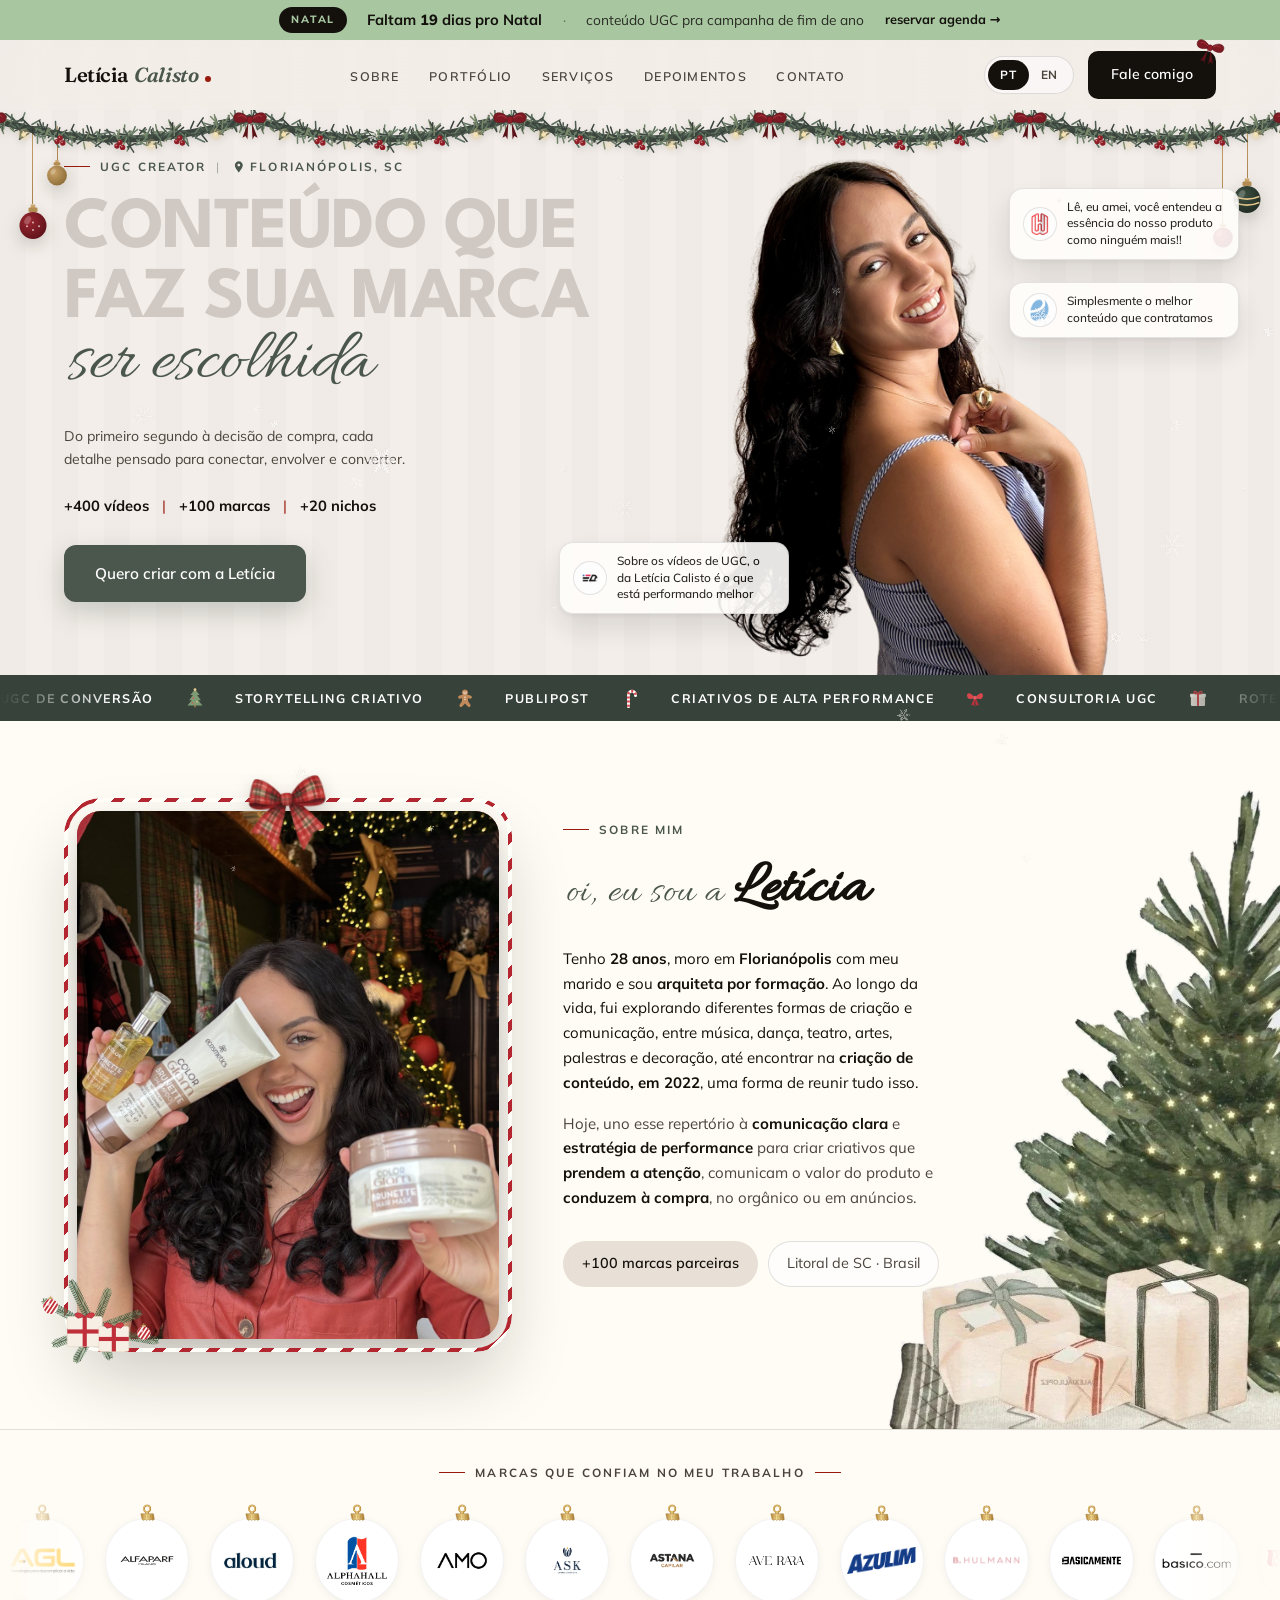
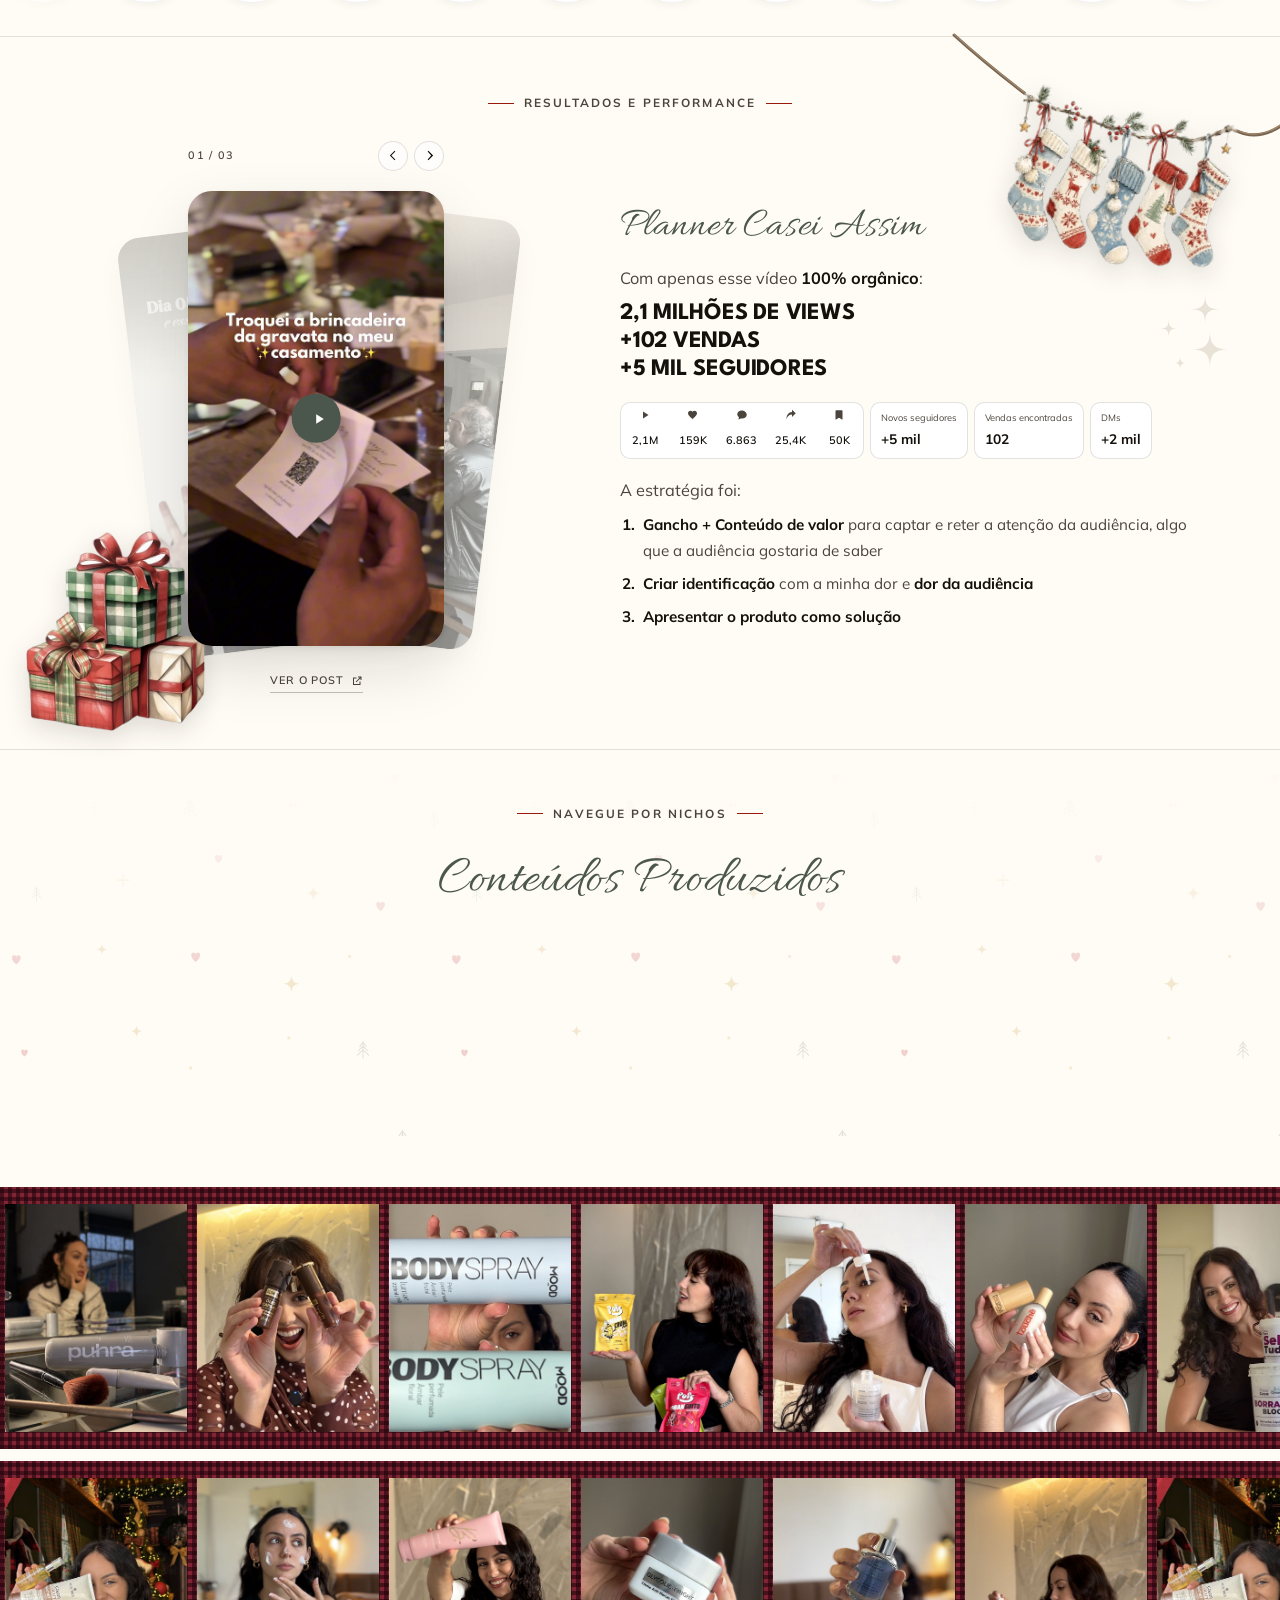
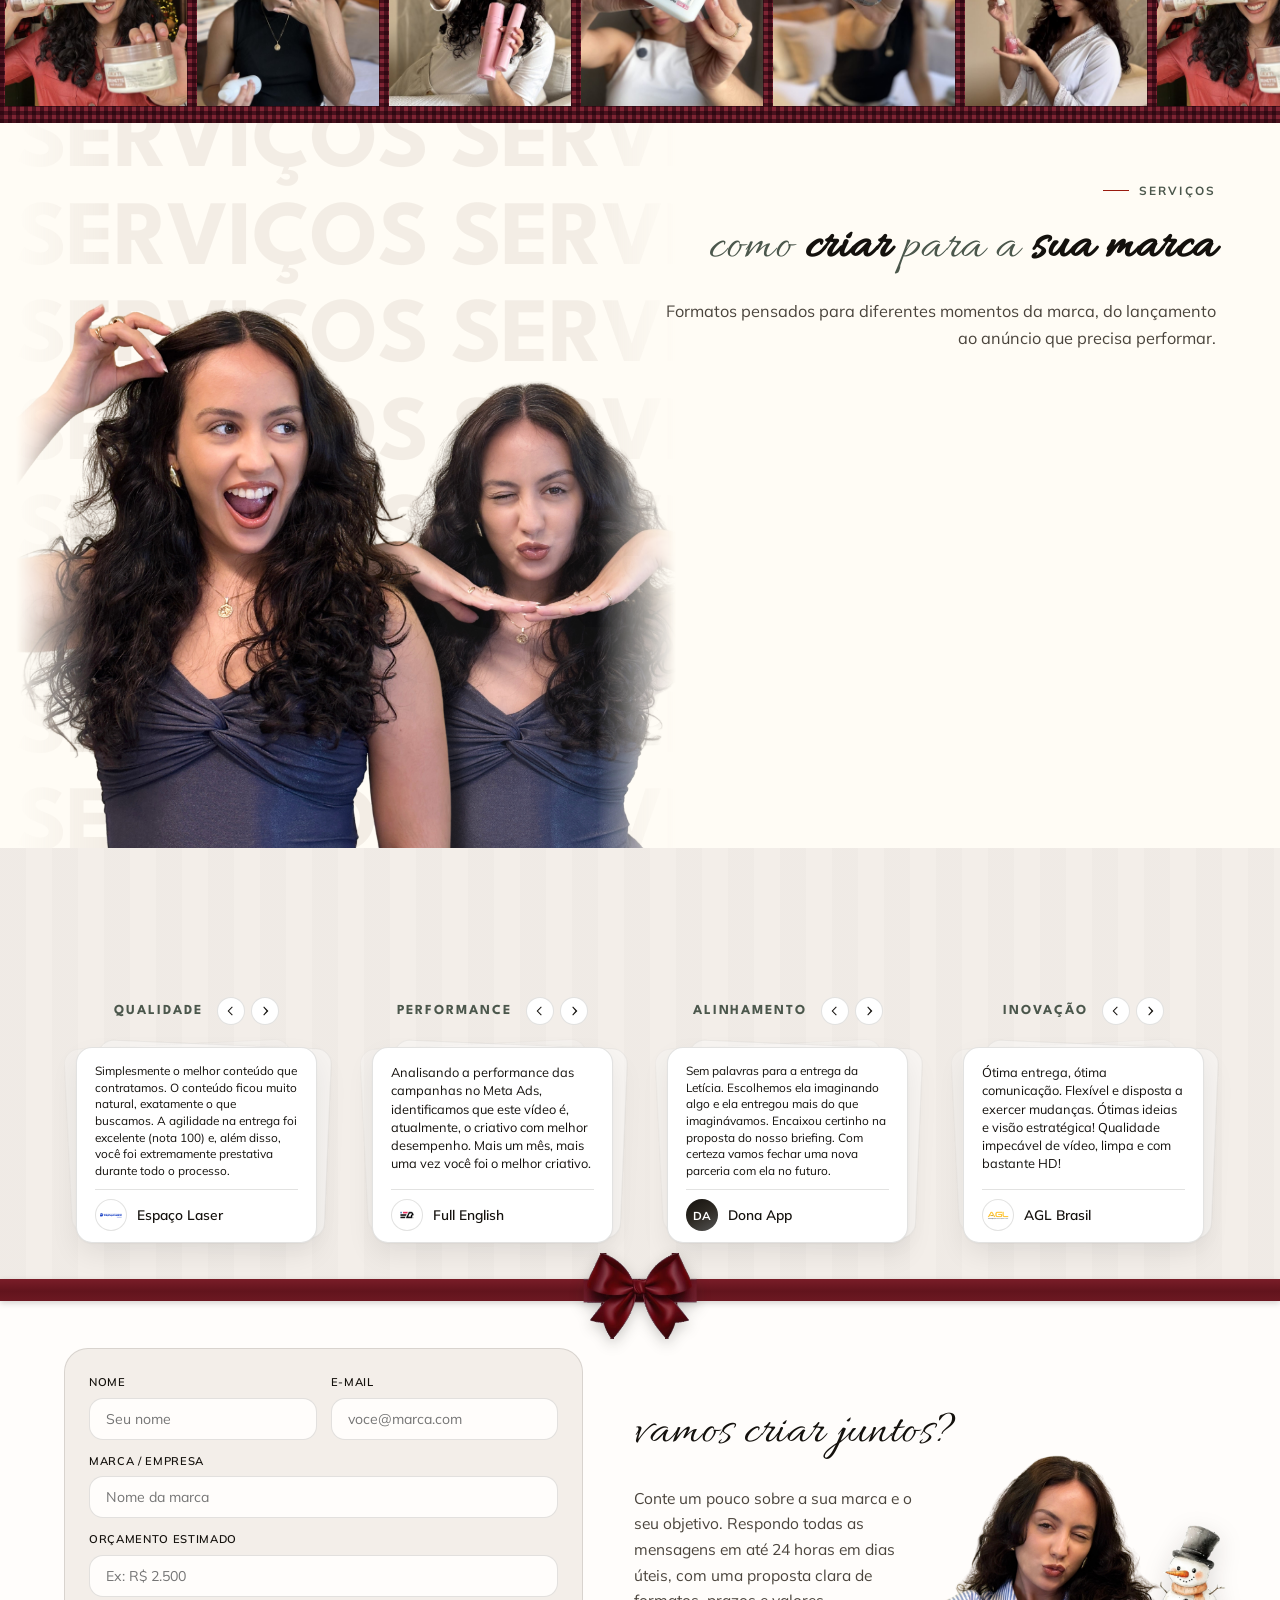
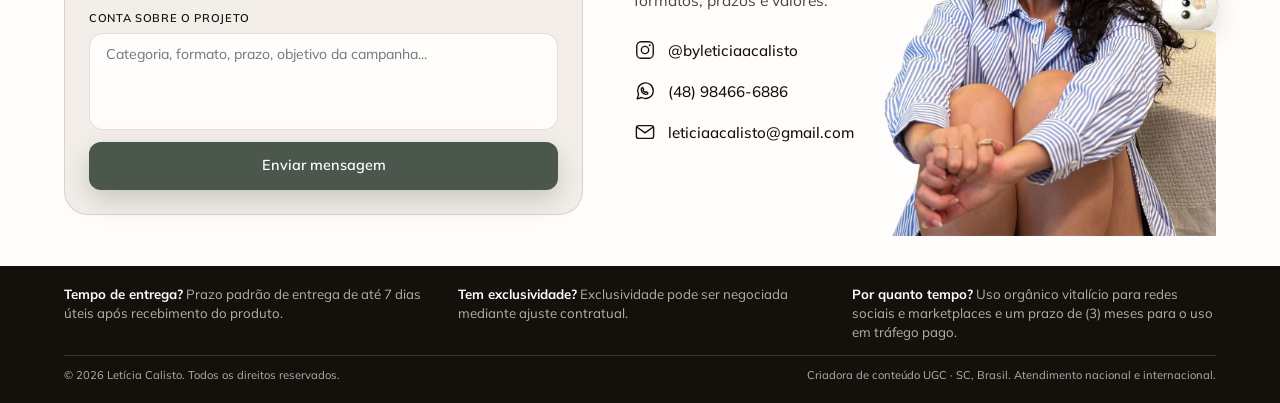
==== commit 7c2d6abc: "Site: Sobre com respiro no celular e xadrez das fotos em bordô mais fechado Co-Authored-By: Claude O" ====
--- a/index.html
+++ b/index.html
@@ -1468,10 +1468,10 @@
    Tom sobre tom e com a moldura um pouco mais estreita que a do filme. */
 html.natal .foto-ugc{
   padding:17px 5px;
-  background-color:#963340;
+  background-color:#7e2433;
   background-image:
-    repeating-linear-gradient(90deg,rgba(45,4,12,.45) 0 4px,transparent 4px 8px),
-    repeating-linear-gradient(0deg,rgba(45,4,12,.45) 0 4px,transparent 4px 8px);
+    repeating-linear-gradient(90deg,rgba(28,2,10,.55) 0 4px,transparent 4px 8px),
+    repeating-linear-gradient(0deg,rgba(28,2,10,.55) 0 4px,transparent 4px 8px);
 }
 html.natal .marquise--fotos .foto-ugc::before,
 html.natal .marquise--fotos .foto-ugc::after{display:none;}
@@ -1559,7 +1559,8 @@
 .nicho--natal[aria-pressed="true"]::before{color:#f4ebe3;}
 
 @media (max-width:900px){
-  html.natal .sobre__grade{grid-template-columns:minmax(0,1fr) minmax(0,1.1fr);}
+  /* No celular a foto fica um pouco mais estreita, para a moldura não encostar no texto */
+  html.natal .sobre__grade{grid-template-columns:minmax(0,.86fr) minmax(0,1.1fr);column-gap:24px;}
   .natal-guirlanda{height:38px;background-size:184px 38px;}
   .natal-bola{top:calc(var(--altura-topo) + 10px);}
   .natal-bola--extra,.natal-bola--left{display:none;}
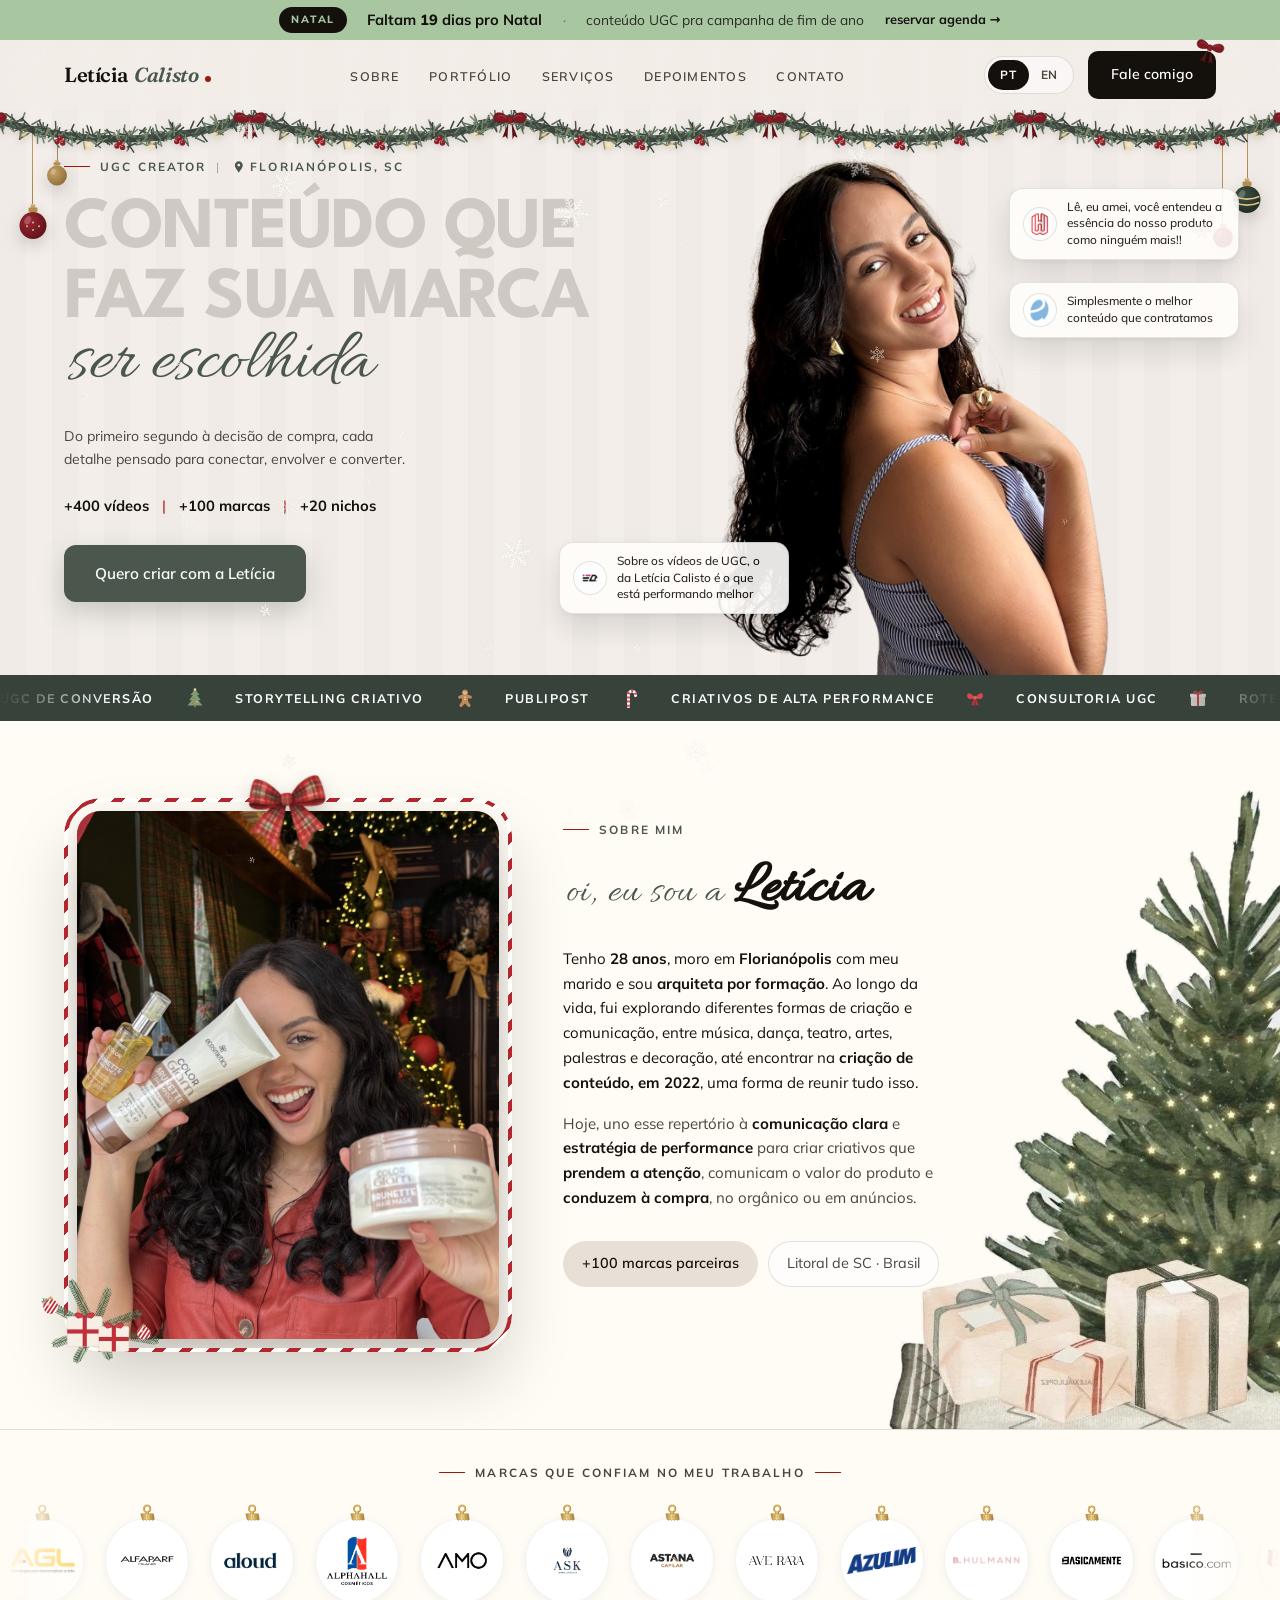
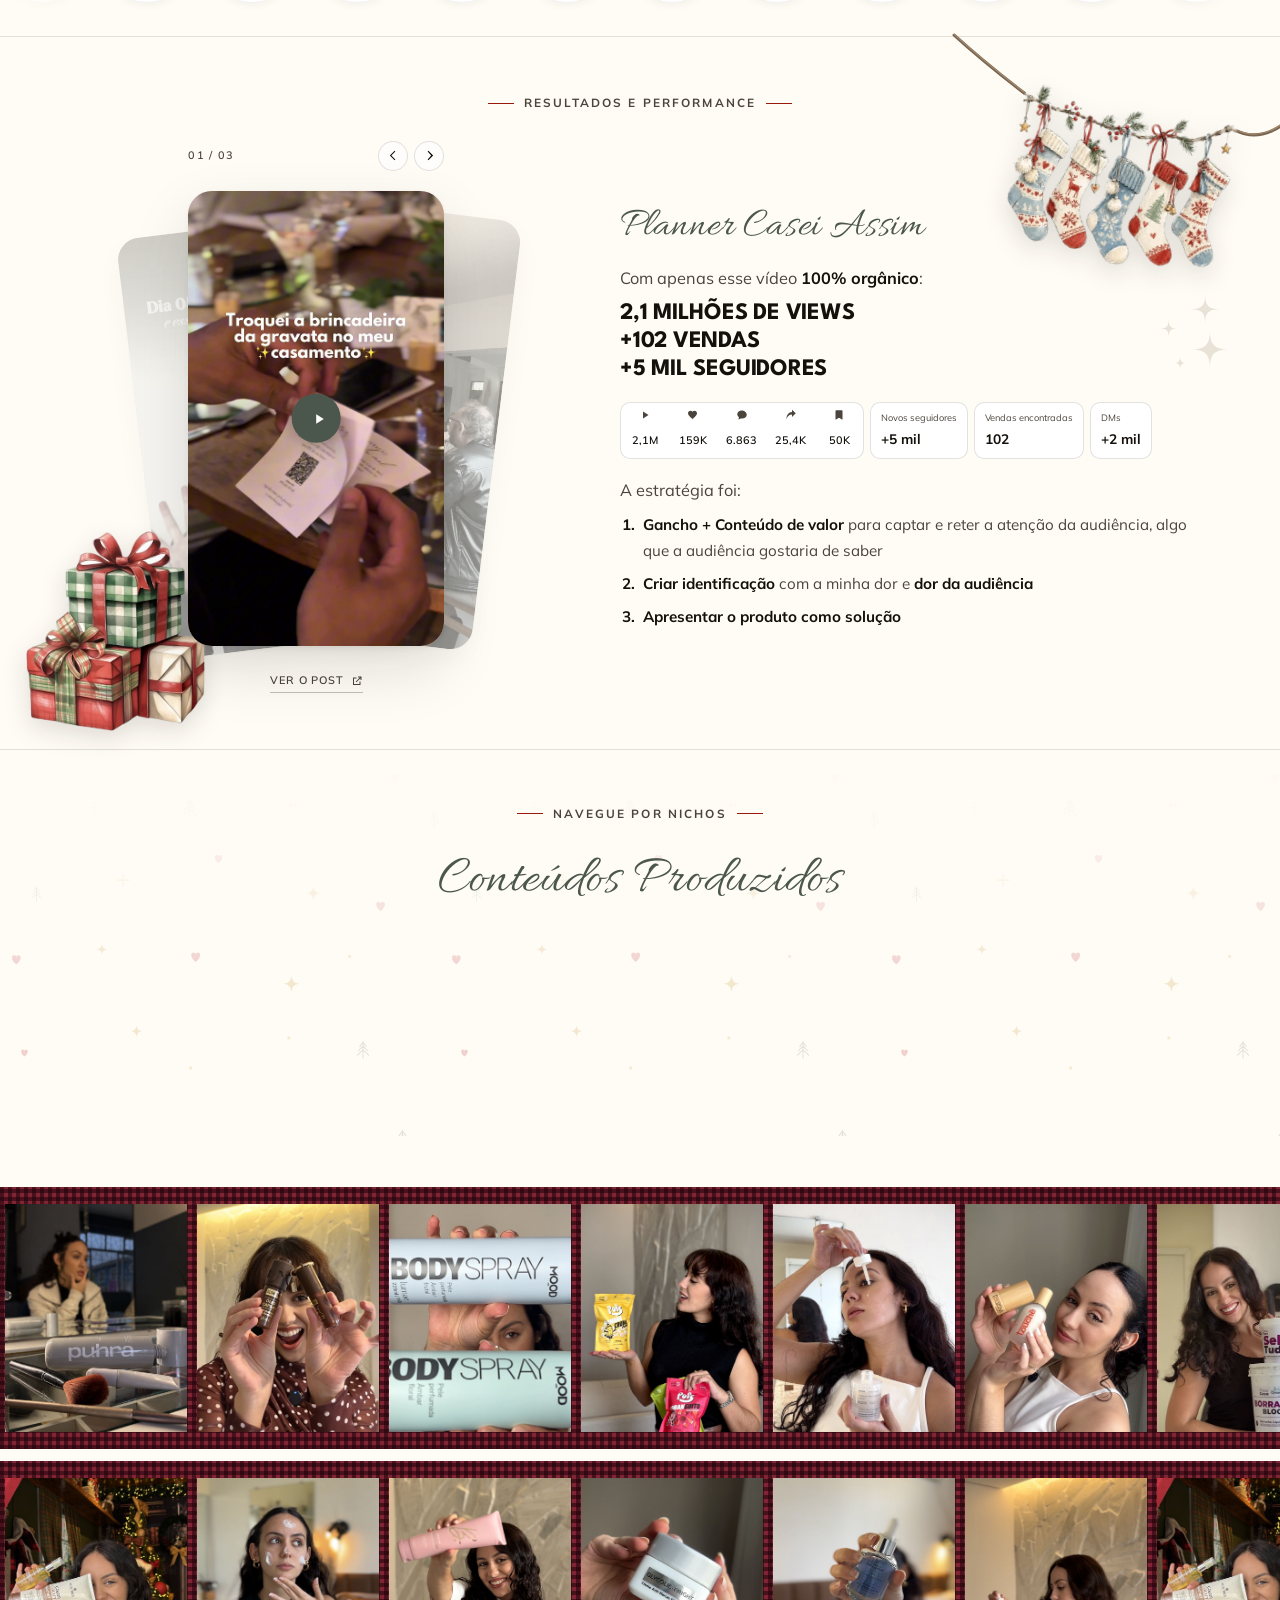
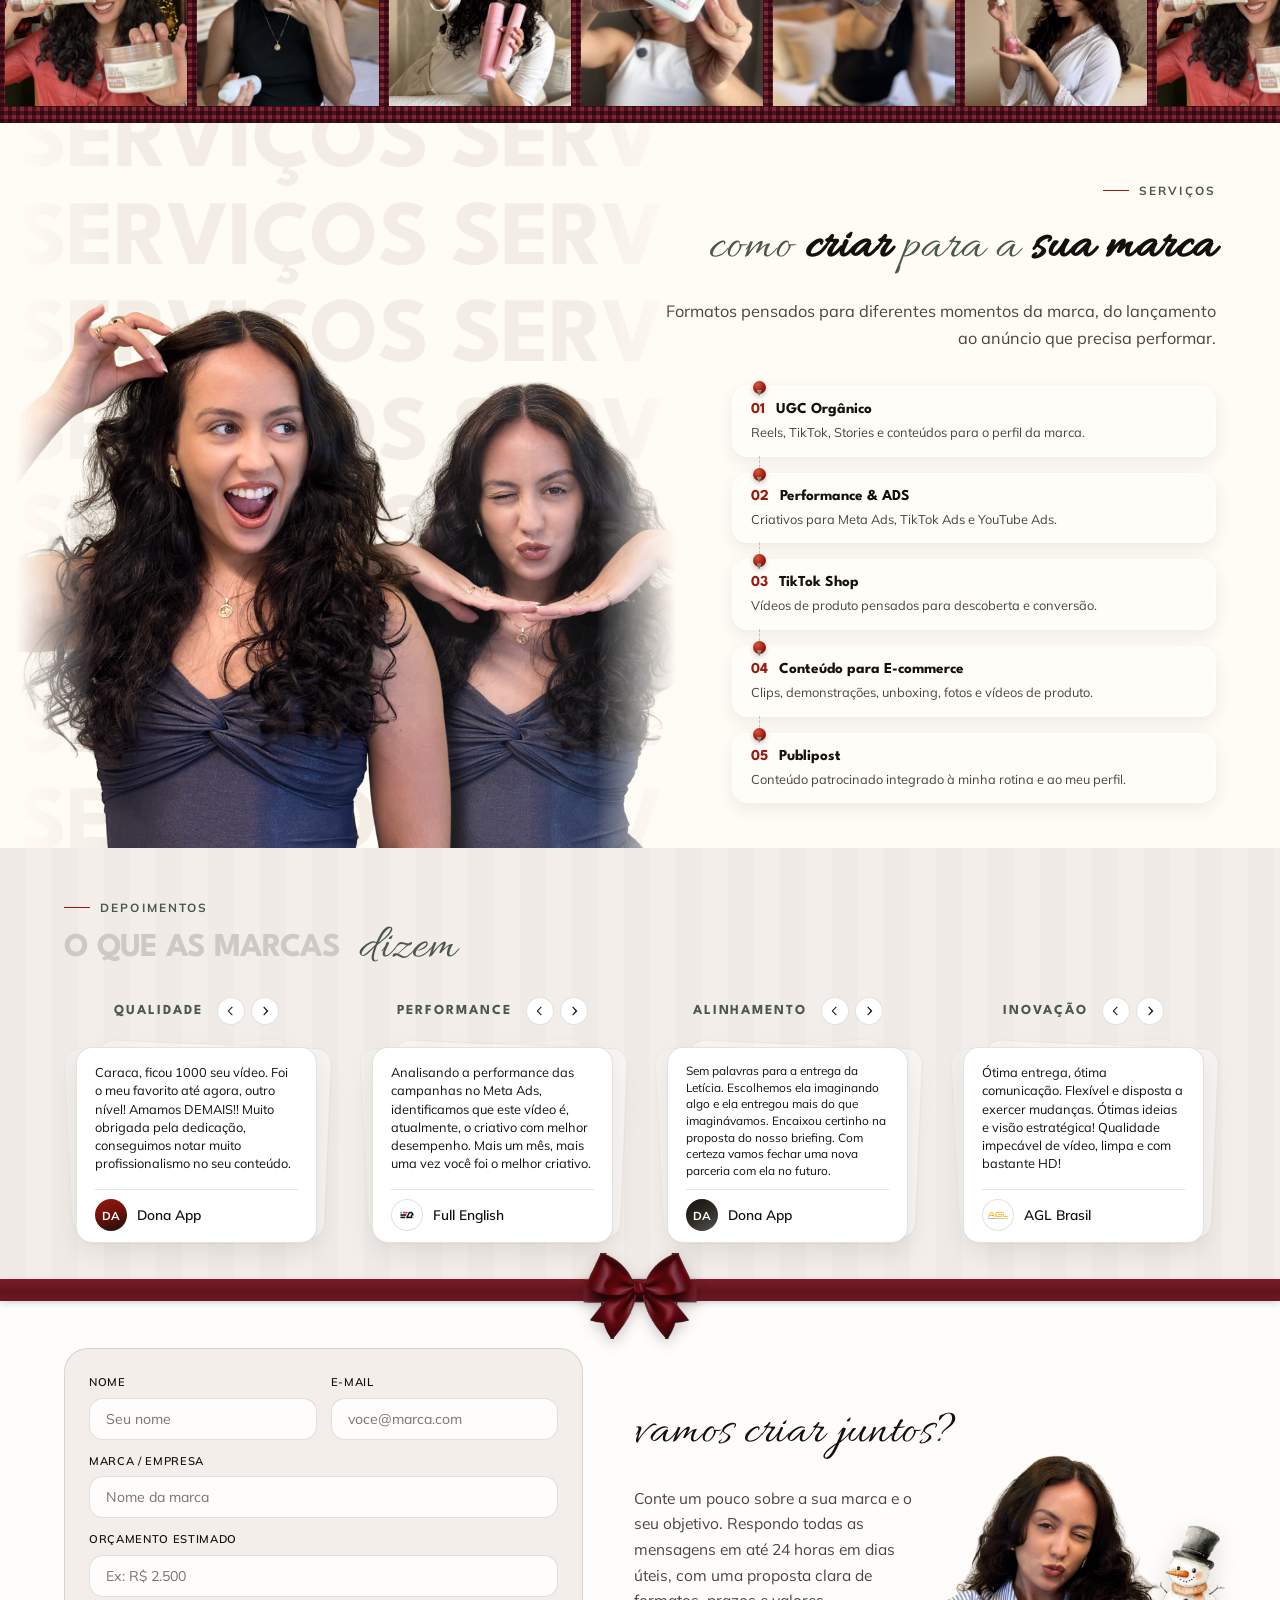
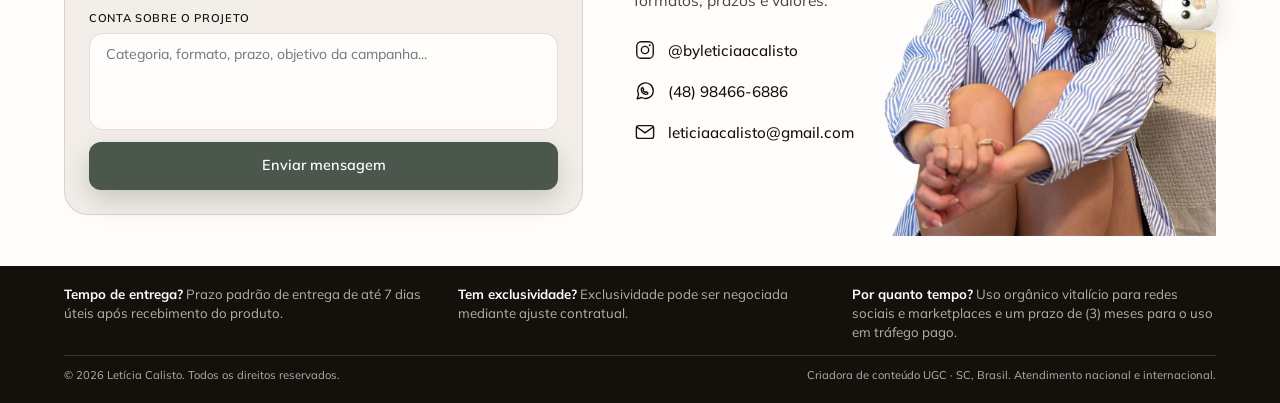
==== commit 95d69c18: "Site: nichos divididos por igual entre as linhas no computador Co-Authored-By: Claude Opus 5.5 <nore" ====
--- a/index.html
+++ b/index.html
@@ -3973,6 +3973,33 @@
     });
   });
   aplicarLista();
+
+  /* No computador, os balões de nicho se dividem por igual entre as linhas
+     (em vez de encher a primeira e sobrar pouco na última): a fileira
+     estreita até o ponto em que ainda cabe no mesmo número de linhas. */
+  const equilibrarNichos = function(){
+    const caixa = $("nichos");
+    caixa.style.maxWidth = "";
+    caixa.style.marginInline = "";
+    if(window.matchMedia("(max-width: 900px)").matches) return;
+    const visiveis = Array.prototype.filter.call(caixa.querySelectorAll(".nicho"), function(b){ return b.offsetParent; });
+    if(visiveis.length < 2) return;
+    const linhas = function(){ return new Set(visiveis.map(function(b){ return b.offsetTop; })).size; };
+    const alvo = linhas();
+    if(alvo < 2) return;
+    let largura = caixa.clientWidth, minimo = largura / alvo;
+    /* Busca binária pela menor largura que mantém o mesmo número de linhas */
+    while(largura - minimo > 4){
+      const meio = (largura + minimo) / 2;
+      caixa.style.maxWidth = meio + "px";
+      if(linhas() > alvo) minimo = meio; else largura = meio;
+    }
+    caixa.style.maxWidth = Math.ceil(largura + 2) + "px";
+    caixa.style.marginInline = "auto";
+  };
+  equilibrarNichos();
+  window.addEventListener("resize", equilibrarNichos);
+  if(document.fonts && document.fonts.ready) document.fonts.ready.then(equilibrarNichos);
   };
 
   (function(){
